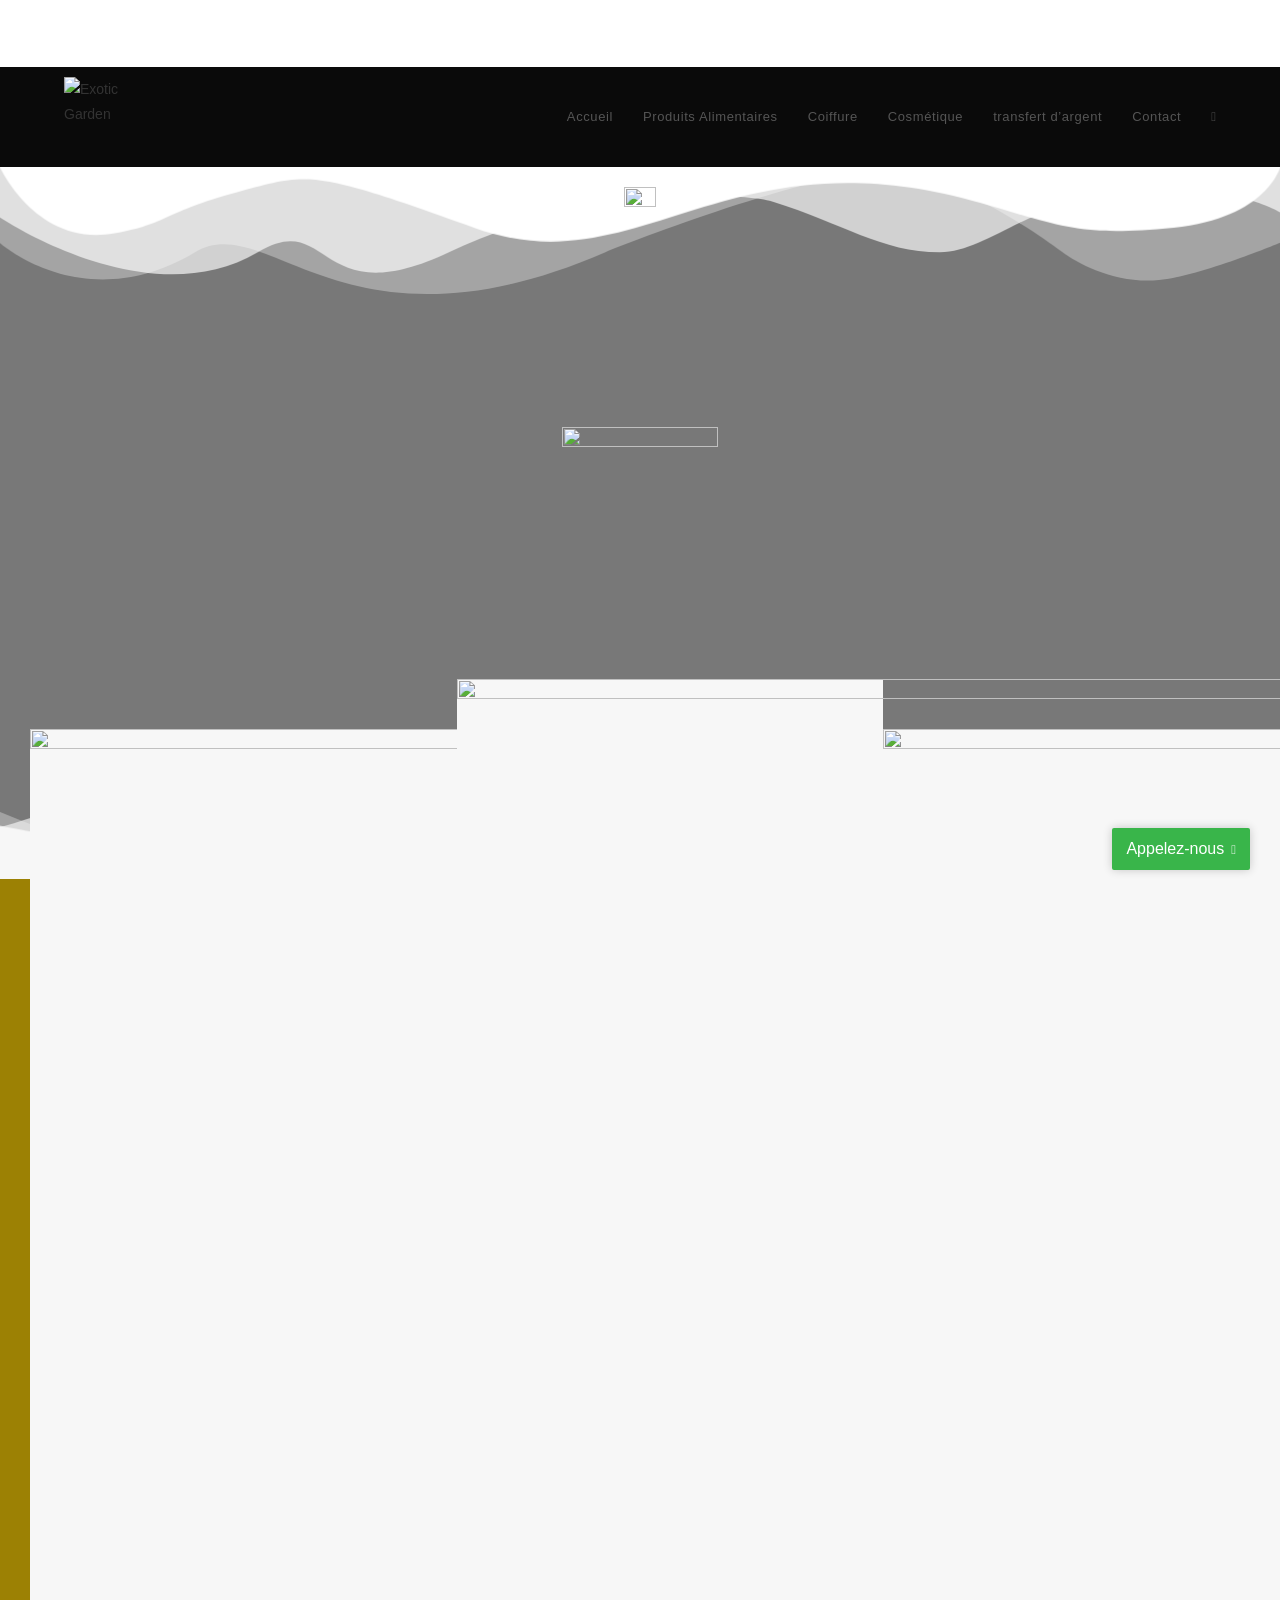
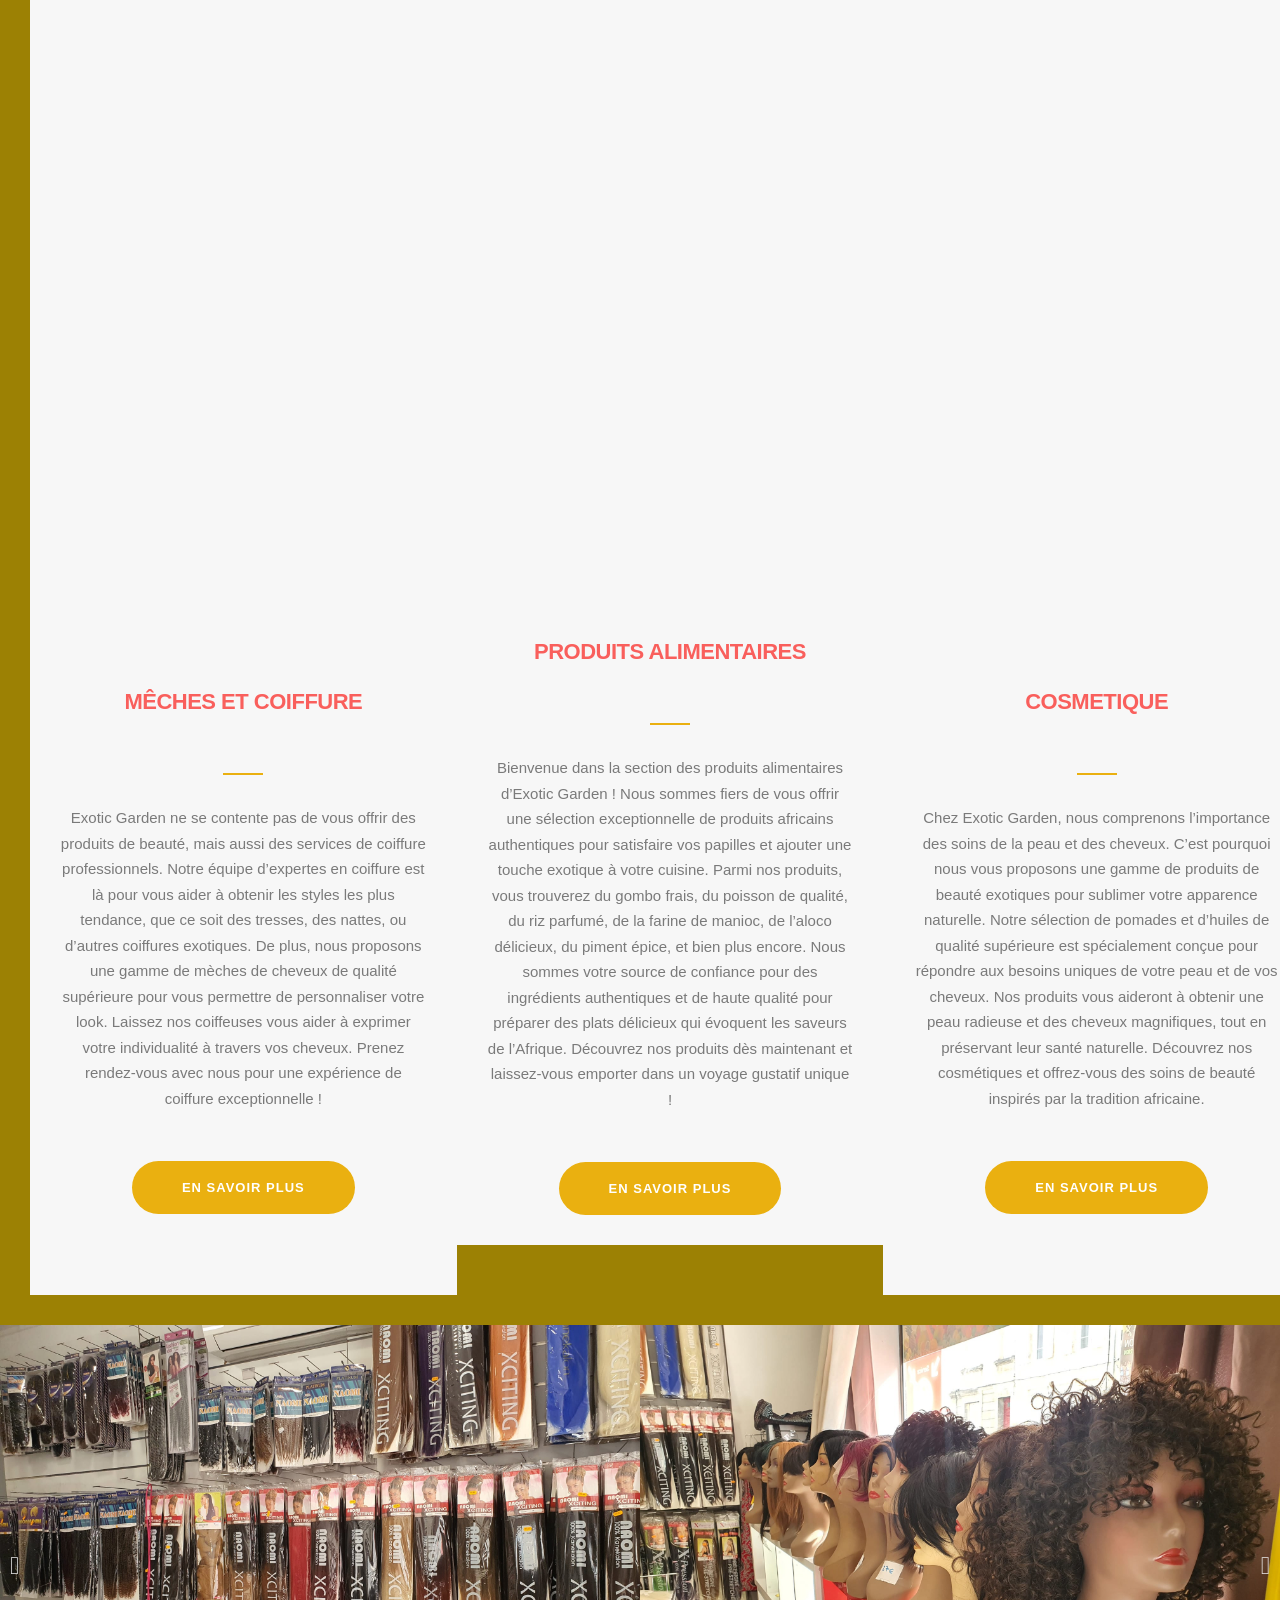
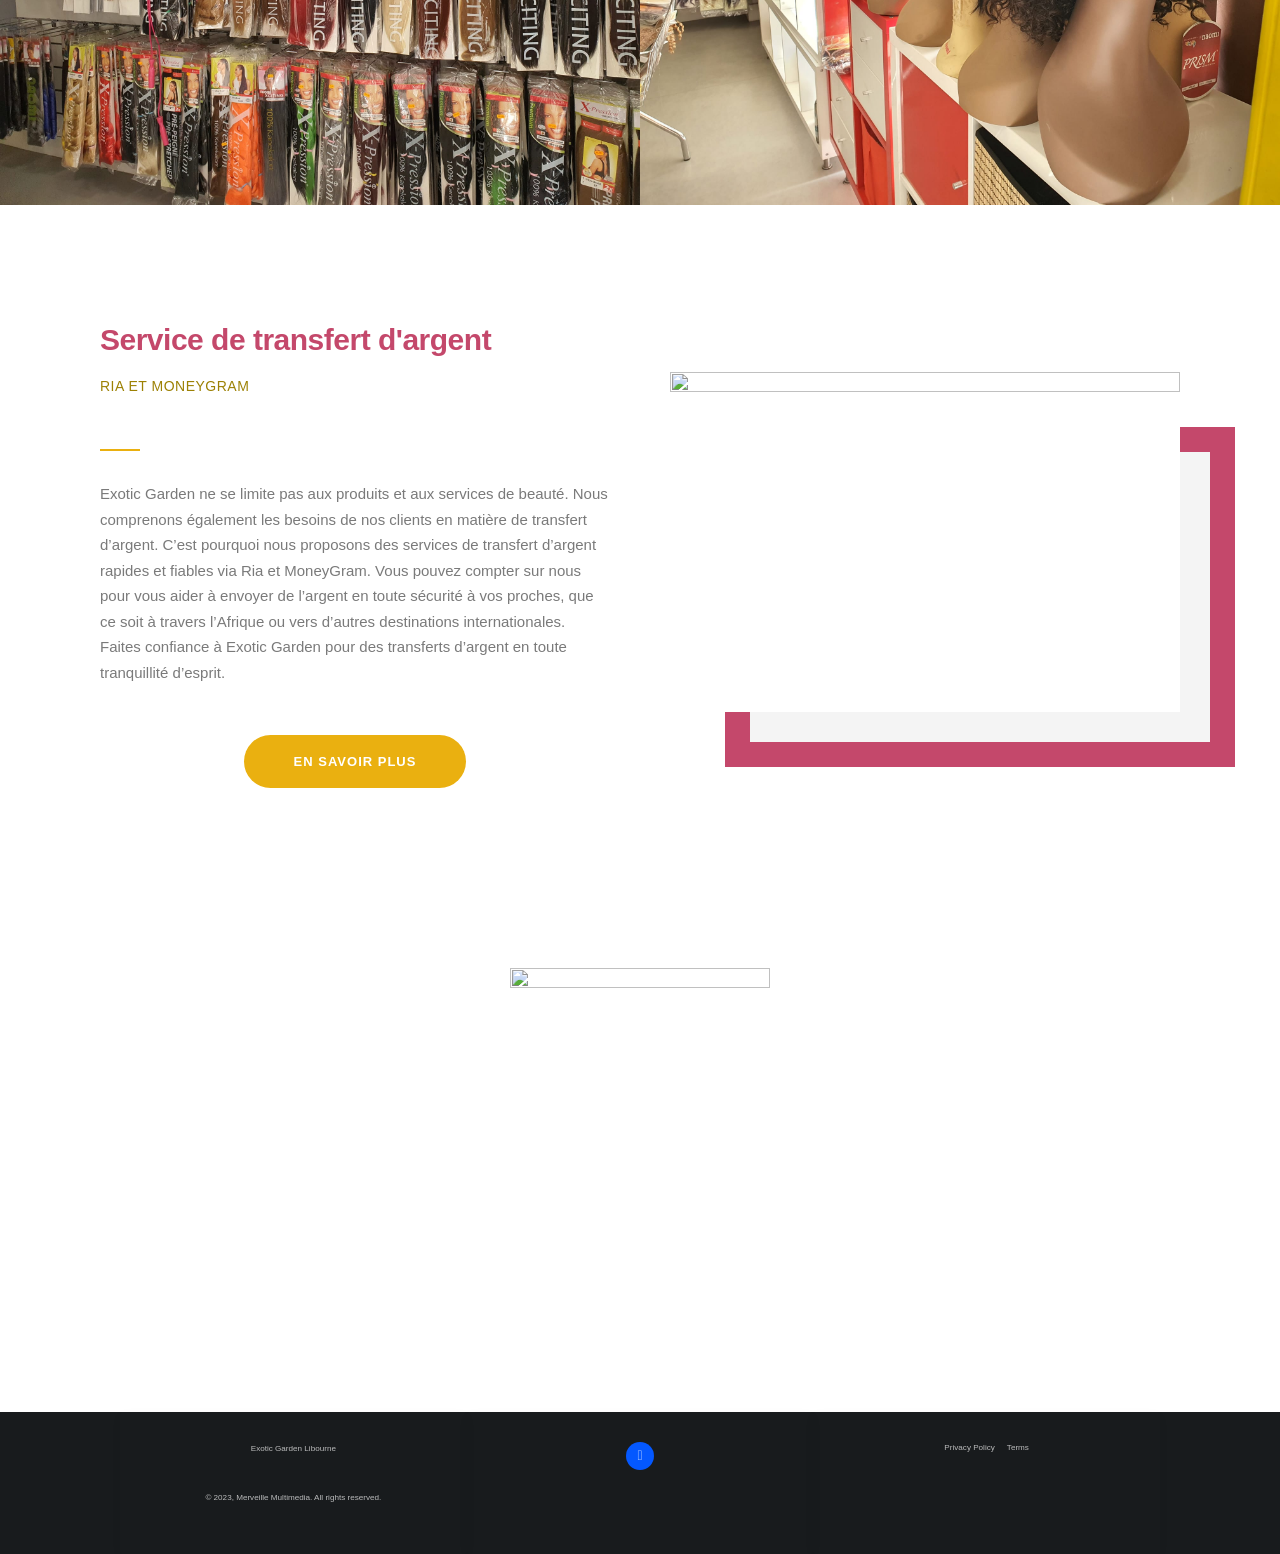
==== index.html @ 57b01693 "Update index.html" ====
<!DOCTYPE html>
<!-- saved from url=(0068)https://web.archive.org/web/20250316050019/https://exotic-garden.fr/ -->
<html class="html" lang="fr-FR" style="--wm-toolbar-height: 67px;"><head><meta http-equiv="Content-Type" content="text/html; charset=UTF-8"><script src="./Exotic Garden – magasin exotique à Libourne_files/athena.js" type="text/javascript"></script>
<script type="text/javascript">window.addEventListener('DOMContentLoaded',function(){var v=archive_analytics.values;v.service='wb';v.server_name='wwwb-app204.us.archive.org';v.server_ms=727;archive_analytics.send_pageview({});});</script>
<script type="text/javascript" src="./Exotic Garden – magasin exotique à Libourne_files/bundle-playback.js" charset="utf-8"></script>
<script type="text/javascript" src="./Exotic Garden – magasin exotique à Libourne_files/wombat.js" charset="utf-8"></script>
<script>window.RufflePlayer=window.RufflePlayer||{};window.RufflePlayer.config={"autoplay":"on","unmuteOverlay":"hidden","showSwfDownload":true};</script>
<script type="text/javascript" src="./Exotic Garden – magasin exotique à Libourne_files/ruffle.js"></script>
<script type="text/javascript">
    __wm.init("https://web.archive.org/web");
  __wm.wombat("https://exotic-garden.fr/","20250316050019","https://web.archive.org/","web","https://web-static.archive.org/_static/",
	      "1742101219");
</script>
<link rel="stylesheet" type="text/css" href="./Exotic Garden – magasin exotique à Libourne_files/banner-styles.css">
<link rel="stylesheet" type="text/css" href="./Exotic Garden – magasin exotique à Libourne_files/iconochive.css">
<!-- End Wayback Rewrite JS Include -->

	
	<link rel="profile" href="https://gmpg.org/xfn/11">

	<title>Exotic Garden – magasin exotique à Libourne</title>
<meta name="robots" content="max-image-preview:large">
<meta name="viewport" content="width=device-width, initial-scale=1"><link rel="alternate" type="application/rss+xml" title="Exotic Garden » Flux" href="https://web.archive.org/web/20250316050019/https://exotic-garden.fr/feed/">
<link rel="alternate" type="application/rss+xml" title="Exotic Garden » Flux des commentaires" href="https://web.archive.org/web/20250316050019/https://exotic-garden.fr/comments/feed/">
<script>
window._wpemojiSettings = {"baseUrl":"https:\/\/web.archive.org\/web\/20250316050019\/https:\/\/s.w.org\/images\/core\/emoji\/15.0.3\/72x72\/","ext":".png","svgUrl":"https:\/\/web.archive.org\/web\/20250316050019\/https:\/\/s.w.org\/images\/core\/emoji\/15.0.3\/svg\/","svgExt":".svg","source":{"concatemoji":"https:\/\/web.archive.org\/web\/20250316050019\/https:\/\/exotic-garden.fr\/wp-includes\/js\/wp-emoji-release.min.js?ver=2373adf098a5b50db1ef6d627c929037"}};
/*! This file is auto-generated */
!function(i,n){var o,s,e;function c(e){try{var t={supportTests:e,timestamp:(new Date).valueOf()};sessionStorage.setItem(o,JSON.stringify(t))}catch(e){}}function p(e,t,n){e.clearRect(0,0,e.canvas.width,e.canvas.height),e.fillText(t,0,0);var t=new Uint32Array(e.getImageData(0,0,e.canvas.width,e.canvas.height).data),r=(e.clearRect(0,0,e.canvas.width,e.canvas.height),e.fillText(n,0,0),new Uint32Array(e.getImageData(0,0,e.canvas.width,e.canvas.height).data));return t.every(function(e,t){return e===r[t]})}function u(e,t,n){switch(t){case"flag":return n(e,"\ud83c\udff3\ufe0f\u200d\u26a7\ufe0f","\ud83c\udff3\ufe0f\u200b\u26a7\ufe0f")?!1:!n(e,"\ud83c\uddfa\ud83c\uddf3","\ud83c\uddfa\u200b\ud83c\uddf3")&&!n(e,"\ud83c\udff4\udb40\udc67\udb40\udc62\udb40\udc65\udb40\udc6e\udb40\udc67\udb40\udc7f","\ud83c\udff4\u200b\udb40\udc67\u200b\udb40\udc62\u200b\udb40\udc65\u200b\udb40\udc6e\u200b\udb40\udc67\u200b\udb40\udc7f");case"emoji":return!n(e,"\ud83d\udc26\u200d\u2b1b","\ud83d\udc26\u200b\u2b1b")}return!1}function f(e,t,n){var r="undefined"!=typeof WorkerGlobalScope&&self instanceof WorkerGlobalScope?new OffscreenCanvas(300,150):i.createElement("canvas"),a=r.getContext("2d",{willReadFrequently:!0}),o=(a.textBaseline="top",a.font="600 32px Arial",{});return e.forEach(function(e){o[e]=t(a,e,n)}),o}function t(e){var t=i.createElement("script");t.src=e,t.defer=!0,i.head.appendChild(t)}"undefined"!=typeof Promise&&(o="wpEmojiSettingsSupports",s=["flag","emoji"],n.supports={everything:!0,everythingExceptFlag:!0},e=new Promise(function(e){i.addEventListener("DOMContentLoaded",e,{once:!0})}),new Promise(function(t){var n=function(){try{var e=JSON.parse(sessionStorage.getItem(o));if("object"==typeof e&&"number"==typeof e.timestamp&&(new Date).valueOf()<e.timestamp+604800&&"object"==typeof e.supportTests)return e.supportTests}catch(e){}return null}();if(!n){if("undefined"!=typeof Worker&&"undefined"!=typeof OffscreenCanvas&&"undefined"!=typeof URL&&URL.createObjectURL&&"undefined"!=typeof Blob)try{var e="postMessage("+f.toString()+"("+[JSON.stringify(s),u.toString(),p.toString()].join(",")+"));",r=new Blob([e],{type:"text/javascript"}),a=new Worker(URL.createObjectURL(r),{name:"wpTestEmojiSupports"});return void(a.onmessage=function(e){c(n=e.data),a.terminate(),t(n)})}catch(e){}c(n=f(s,u,p))}t(n)}).then(function(e){for(var t in e)n.supports[t]=e[t],n.supports.everything=n.supports.everything&&n.supports[t],"flag"!==t&&(n.supports.everythingExceptFlag=n.supports.everythingExceptFlag&&n.supports[t]);n.supports.everythingExceptFlag=n.supports.everythingExceptFlag&&!n.supports.flag,n.DOMReady=!1,n.readyCallback=function(){n.DOMReady=!0}}).then(function(){return e}).then(function(){var e;n.supports.everything||(n.readyCallback(),(e=n.source||{}).concatemoji?t(e.concatemoji):e.wpemoji&&e.twemoji&&(t(e.twemoji),t(e.wpemoji)))}))}((window,document),window._wpemojiSettings);
</script>
<style id="wp-emoji-styles-inline-css">

	img.wp-smiley, img.emoji {
		display: inline !important;
		border: none !important;
		box-shadow: none !important;
		height: 1em !important;
		width: 1em !important;
		margin: 0 0.07em !important;
		vertical-align: -0.1em !important;
		background: none !important;
		padding: 0 !important;
	}
</style>
<link rel="stylesheet" id="wp-block-library-css" href="./Exotic Garden – magasin exotique à Libourne_files/style.min.css" media="all">
<style id="wp-block-library-theme-inline-css">
.wp-block-audio figcaption{color:#555;font-size:13px;text-align:center}.is-dark-theme .wp-block-audio figcaption{color:#ffffffa6}.wp-block-audio{margin:0 0 1em}.wp-block-code{border:1px solid #ccc;border-radius:4px;font-family:Menlo,Consolas,monaco,monospace;padding:.8em 1em}.wp-block-embed figcaption{color:#555;font-size:13px;text-align:center}.is-dark-theme .wp-block-embed figcaption{color:#ffffffa6}.wp-block-embed{margin:0 0 1em}.blocks-gallery-caption{color:#555;font-size:13px;text-align:center}.is-dark-theme .blocks-gallery-caption{color:#ffffffa6}.wp-block-image figcaption{color:#555;font-size:13px;text-align:center}.is-dark-theme .wp-block-image figcaption{color:#ffffffa6}.wp-block-image{margin:0 0 1em}.wp-block-pullquote{border-bottom:4px solid;border-top:4px solid;color:currentColor;margin-bottom:1.75em}.wp-block-pullquote cite,.wp-block-pullquote footer,.wp-block-pullquote__citation{color:currentColor;font-size:.8125em;font-style:normal;text-transform:uppercase}.wp-block-quote{border-left:.25em solid;margin:0 0 1.75em;padding-left:1em}.wp-block-quote cite,.wp-block-quote footer{color:currentColor;font-size:.8125em;font-style:normal;position:relative}.wp-block-quote.has-text-align-right{border-left:none;border-right:.25em solid;padding-left:0;padding-right:1em}.wp-block-quote.has-text-align-center{border:none;padding-left:0}.wp-block-quote.is-large,.wp-block-quote.is-style-large,.wp-block-quote.is-style-plain{border:none}.wp-block-search .wp-block-search__label{font-weight:700}.wp-block-search__button{border:1px solid #ccc;padding:.375em .625em}:where(.wp-block-group.has-background){padding:1.25em 2.375em}.wp-block-separator.has-css-opacity{opacity:.4}.wp-block-separator{border:none;border-bottom:2px solid;margin-left:auto;margin-right:auto}.wp-block-separator.has-alpha-channel-opacity{opacity:1}.wp-block-separator:not(.is-style-wide):not(.is-style-dots){width:100px}.wp-block-separator.has-background:not(.is-style-dots){border-bottom:none;height:1px}.wp-block-separator.has-background:not(.is-style-wide):not(.is-style-dots){height:2px}.wp-block-table{margin:0 0 1em}.wp-block-table td,.wp-block-table th{word-break:normal}.wp-block-table figcaption{color:#555;font-size:13px;text-align:center}.is-dark-theme .wp-block-table figcaption{color:#ffffffa6}.wp-block-video figcaption{color:#555;font-size:13px;text-align:center}.is-dark-theme .wp-block-video figcaption{color:#ffffffa6}.wp-block-video{margin:0 0 1em}.wp-block-template-part.has-background{margin-bottom:0;margin-top:0;padding:1.25em 2.375em}
</style>
<style id="classic-theme-styles-inline-css">
/*! This file is auto-generated */
.wp-block-button__link{color:#fff;background-color:#32373c;border-radius:9999px;box-shadow:none;text-decoration:none;padding:calc(.667em + 2px) calc(1.333em + 2px);font-size:1.125em}.wp-block-file__button{background:#32373c;color:#fff;text-decoration:none}
</style>
<style id="global-styles-inline-css">
body{--wp--preset--color--black: #000000;--wp--preset--color--cyan-bluish-gray: #abb8c3;--wp--preset--color--white: #ffffff;--wp--preset--color--pale-pink: #f78da7;--wp--preset--color--vivid-red: #cf2e2e;--wp--preset--color--luminous-vivid-orange: #ff6900;--wp--preset--color--luminous-vivid-amber: #fcb900;--wp--preset--color--light-green-cyan: #7bdcb5;--wp--preset--color--vivid-green-cyan: #00d084;--wp--preset--color--pale-cyan-blue: #8ed1fc;--wp--preset--color--vivid-cyan-blue: #0693e3;--wp--preset--color--vivid-purple: #9b51e0;--wp--preset--gradient--vivid-cyan-blue-to-vivid-purple: linear-gradient(135deg,rgba(6,147,227,1) 0%,rgb(155,81,224) 100%);--wp--preset--gradient--light-green-cyan-to-vivid-green-cyan: linear-gradient(135deg,rgb(122,220,180) 0%,rgb(0,208,130) 100%);--wp--preset--gradient--luminous-vivid-amber-to-luminous-vivid-orange: linear-gradient(135deg,rgba(252,185,0,1) 0%,rgba(255,105,0,1) 100%);--wp--preset--gradient--luminous-vivid-orange-to-vivid-red: linear-gradient(135deg,rgba(255,105,0,1) 0%,rgb(207,46,46) 100%);--wp--preset--gradient--very-light-gray-to-cyan-bluish-gray: linear-gradient(135deg,rgb(238,238,238) 0%,rgb(169,184,195) 100%);--wp--preset--gradient--cool-to-warm-spectrum: linear-gradient(135deg,rgb(74,234,220) 0%,rgb(151,120,209) 20%,rgb(207,42,186) 40%,rgb(238,44,130) 60%,rgb(251,105,98) 80%,rgb(254,248,76) 100%);--wp--preset--gradient--blush-light-purple: linear-gradient(135deg,rgb(255,206,236) 0%,rgb(152,150,240) 100%);--wp--preset--gradient--blush-bordeaux: linear-gradient(135deg,rgb(254,205,165) 0%,rgb(254,45,45) 50%,rgb(107,0,62) 100%);--wp--preset--gradient--luminous-dusk: linear-gradient(135deg,rgb(255,203,112) 0%,rgb(199,81,192) 50%,rgb(65,88,208) 100%);--wp--preset--gradient--pale-ocean: linear-gradient(135deg,rgb(255,245,203) 0%,rgb(182,227,212) 50%,rgb(51,167,181) 100%);--wp--preset--gradient--electric-grass: linear-gradient(135deg,rgb(202,248,128) 0%,rgb(113,206,126) 100%);--wp--preset--gradient--midnight: linear-gradient(135deg,rgb(2,3,129) 0%,rgb(40,116,252) 100%);--wp--preset--font-size--small: 13px;--wp--preset--font-size--medium: 20px;--wp--preset--font-size--large: 36px;--wp--preset--font-size--x-large: 42px;--wp--preset--spacing--20: 0.44rem;--wp--preset--spacing--30: 0.67rem;--wp--preset--spacing--40: 1rem;--wp--preset--spacing--50: 1.5rem;--wp--preset--spacing--60: 2.25rem;--wp--preset--spacing--70: 3.38rem;--wp--preset--spacing--80: 5.06rem;--wp--preset--shadow--natural: 6px 6px 9px rgba(0, 0, 0, 0.2);--wp--preset--shadow--deep: 12px 12px 50px rgba(0, 0, 0, 0.4);--wp--preset--shadow--sharp: 6px 6px 0px rgba(0, 0, 0, 0.2);--wp--preset--shadow--outlined: 6px 6px 0px -3px rgba(255, 255, 255, 1), 6px 6px rgba(0, 0, 0, 1);--wp--preset--shadow--crisp: 6px 6px 0px rgba(0, 0, 0, 1);}:where(.is-layout-flex){gap: 0.5em;}:where(.is-layout-grid){gap: 0.5em;}body .is-layout-flex{display: flex;}body .is-layout-flex{flex-wrap: wrap;align-items: center;}body .is-layout-flex > *{margin: 0;}body .is-layout-grid{display: grid;}body .is-layout-grid > *{margin: 0;}:where(.wp-block-columns.is-layout-flex){gap: 2em;}:where(.wp-block-columns.is-layout-grid){gap: 2em;}:where(.wp-block-post-template.is-layout-flex){gap: 1.25em;}:where(.wp-block-post-template.is-layout-grid){gap: 1.25em;}.has-black-color{color: var(--wp--preset--color--black) !important;}.has-cyan-bluish-gray-color{color: var(--wp--preset--color--cyan-bluish-gray) !important;}.has-white-color{color: var(--wp--preset--color--white) !important;}.has-pale-pink-color{color: var(--wp--preset--color--pale-pink) !important;}.has-vivid-red-color{color: var(--wp--preset--color--vivid-red) !important;}.has-luminous-vivid-orange-color{color: var(--wp--preset--color--luminous-vivid-orange) !important;}.has-luminous-vivid-amber-color{color: var(--wp--preset--color--luminous-vivid-amber) !important;}.has-light-green-cyan-color{color: var(--wp--preset--color--light-green-cyan) !important;}.has-vivid-green-cyan-color{color: var(--wp--preset--color--vivid-green-cyan) !important;}.has-pale-cyan-blue-color{color: var(--wp--preset--color--pale-cyan-blue) !important;}.has-vivid-cyan-blue-color{color: var(--wp--preset--color--vivid-cyan-blue) !important;}.has-vivid-purple-color{color: var(--wp--preset--color--vivid-purple) !important;}.has-black-background-color{background-color: var(--wp--preset--color--black) !important;}.has-cyan-bluish-gray-background-color{background-color: var(--wp--preset--color--cyan-bluish-gray) !important;}.has-white-background-color{background-color: var(--wp--preset--color--white) !important;}.has-pale-pink-background-color{background-color: var(--wp--preset--color--pale-pink) !important;}.has-vivid-red-background-color{background-color: var(--wp--preset--color--vivid-red) !important;}.has-luminous-vivid-orange-background-color{background-color: var(--wp--preset--color--luminous-vivid-orange) !important;}.has-luminous-vivid-amber-background-color{background-color: var(--wp--preset--color--luminous-vivid-amber) !important;}.has-light-green-cyan-background-color{background-color: var(--wp--preset--color--light-green-cyan) !important;}.has-vivid-green-cyan-background-color{background-color: var(--wp--preset--color--vivid-green-cyan) !important;}.has-pale-cyan-blue-background-color{background-color: var(--wp--preset--color--pale-cyan-blue) !important;}.has-vivid-cyan-blue-background-color{background-color: var(--wp--preset--color--vivid-cyan-blue) !important;}.has-vivid-purple-background-color{background-color: var(--wp--preset--color--vivid-purple) !important;}.has-black-border-color{border-color: var(--wp--preset--color--black) !important;}.has-cyan-bluish-gray-border-color{border-color: var(--wp--preset--color--cyan-bluish-gray) !important;}.has-white-border-color{border-color: var(--wp--preset--color--white) !important;}.has-pale-pink-border-color{border-color: var(--wp--preset--color--pale-pink) !important;}.has-vivid-red-border-color{border-color: var(--wp--preset--color--vivid-red) !important;}.has-luminous-vivid-orange-border-color{border-color: var(--wp--preset--color--luminous-vivid-orange) !important;}.has-luminous-vivid-amber-border-color{border-color: var(--wp--preset--color--luminous-vivid-amber) !important;}.has-light-green-cyan-border-color{border-color: var(--wp--preset--color--light-green-cyan) !important;}.has-vivid-green-cyan-border-color{border-color: var(--wp--preset--color--vivid-green-cyan) !important;}.has-pale-cyan-blue-border-color{border-color: var(--wp--preset--color--pale-cyan-blue) !important;}.has-vivid-cyan-blue-border-color{border-color: var(--wp--preset--color--vivid-cyan-blue) !important;}.has-vivid-purple-border-color{border-color: var(--wp--preset--color--vivid-purple) !important;}.has-vivid-cyan-blue-to-vivid-purple-gradient-background{background: var(--wp--preset--gradient--vivid-cyan-blue-to-vivid-purple) !important;}.has-light-green-cyan-to-vivid-green-cyan-gradient-background{background: var(--wp--preset--gradient--light-green-cyan-to-vivid-green-cyan) !important;}.has-luminous-vivid-amber-to-luminous-vivid-orange-gradient-background{background: var(--wp--preset--gradient--luminous-vivid-amber-to-luminous-vivid-orange) !important;}.has-luminous-vivid-orange-to-vivid-red-gradient-background{background: var(--wp--preset--gradient--luminous-vivid-orange-to-vivid-red) !important;}.has-very-light-gray-to-cyan-bluish-gray-gradient-background{background: var(--wp--preset--gradient--very-light-gray-to-cyan-bluish-gray) !important;}.has-cool-to-warm-spectrum-gradient-background{background: var(--wp--preset--gradient--cool-to-warm-spectrum) !important;}.has-blush-light-purple-gradient-background{background: var(--wp--preset--gradient--blush-light-purple) !important;}.has-blush-bordeaux-gradient-background{background: var(--wp--preset--gradient--blush-bordeaux) !important;}.has-luminous-dusk-gradient-background{background: var(--wp--preset--gradient--luminous-dusk) !important;}.has-pale-ocean-gradient-background{background: var(--wp--preset--gradient--pale-ocean) !important;}.has-electric-grass-gradient-background{background: var(--wp--preset--gradient--electric-grass) !important;}.has-midnight-gradient-background{background: var(--wp--preset--gradient--midnight) !important;}.has-small-font-size{font-size: var(--wp--preset--font-size--small) !important;}.has-medium-font-size{font-size: var(--wp--preset--font-size--medium) !important;}.has-large-font-size{font-size: var(--wp--preset--font-size--large) !important;}.has-x-large-font-size{font-size: var(--wp--preset--font-size--x-large) !important;}
.wp-block-navigation a:where(:not(.wp-element-button)){color: inherit;}
:where(.wp-block-post-template.is-layout-flex){gap: 1.25em;}:where(.wp-block-post-template.is-layout-grid){gap: 1.25em;}
:where(.wp-block-columns.is-layout-flex){gap: 2em;}:where(.wp-block-columns.is-layout-grid){gap: 2em;}
.wp-block-pullquote{font-size: 1.5em;line-height: 1.6;}
</style>
<link rel="stylesheet" id="contact-form-7-css" href="./Exotic Garden – magasin exotique à Libourne_files/styles.css" media="all">
<link rel="stylesheet" id="elementor-icons-css" href="./Exotic Garden – magasin exotique à Libourne_files/elementor-icons.min.css" media="all">
<link rel="stylesheet" id="elementor-frontend-css" href="./Exotic Garden – magasin exotique à Libourne_files/frontend-lite.min.css" media="all">
<link rel="stylesheet" id="swiper-css" href="./Exotic Garden – magasin exotique à Libourne_files/swiper.min.css" media="all">
<link rel="stylesheet" id="elementor-post-6-css" href="./Exotic Garden – magasin exotique à Libourne_files/post-6.css" media="all">
<link rel="stylesheet" id="elementor-global-css" href="./Exotic Garden – magasin exotique à Libourne_files/global.css" media="all">
<link rel="stylesheet" id="elementor-post-8-css" href="./Exotic Garden – magasin exotique à Libourne_files/post-8.css" media="all">
<link rel="stylesheet" id="font-awesome-css" href="./Exotic Garden – magasin exotique à Libourne_files/all.min.css" media="all">
<link rel="stylesheet" id="simple-line-icons-css" href="./Exotic Garden – magasin exotique à Libourne_files/simple-line-icons.min.css" media="all">
<link rel="stylesheet" id="oceanwp-style-css" href="./Exotic Garden – magasin exotique à Libourne_files/style(1).min.css" media="all">
<link rel="stylesheet" id="eael-general-css" href="./Exotic Garden – magasin exotique à Libourne_files/general.min.css" media="all">
<link rel="stylesheet" id="wpr-text-animations-css-css" href="./Exotic Garden – magasin exotique à Libourne_files/text-animations.min.css" media="all">
<link rel="stylesheet" id="wpr-addons-css-css" href="./Exotic Garden – magasin exotique à Libourne_files/frontend.min.css" media="all">
<link rel="stylesheet" id="font-awesome-5-all-css" href="./Exotic Garden – magasin exotique à Libourne_files/all(1).min.css" media="all">
<link rel="stylesheet" id="oe-widgets-style-css" href="./Exotic Garden – magasin exotique à Libourne_files/widgets.css" media="all">
<link rel="stylesheet" id="google-fonts-1-css" href="./Exotic Garden – magasin exotique à Libourne_files/css" media="all">
<link rel="stylesheet" id="elementor-icons-shared-0-css" href="./Exotic Garden – magasin exotique à Libourne_files/fontawesome.min.css" media="all">
<link rel="stylesheet" id="elementor-icons-fa-solid-css" href="./Exotic Garden – magasin exotique à Libourne_files/solid.min.css" media="all">
<link rel="stylesheet" id="elementor-icons-fa-brands-css" href="./Exotic Garden – magasin exotique à Libourne_files/brands.min.css" media="all">
<link rel="preconnect" href="https://web.archive.org/web/20250316050019/https://fonts.gstatic.com/" crossorigin=""><script data-cfasync="false" src="./Exotic Garden – magasin exotique à Libourne_files/jquery.min.js" id="jquery-core-js"></script>
<script data-cfasync="false" src="./Exotic Garden – magasin exotique à Libourne_files/jquery-migrate.min.js" id="jquery-migrate-js"></script>
<link rel="https://api.w.org/" href="https://exotic-garden.fr/wp-json/"><link rel="alternate" type="application/json" href="https://web.archive.org/web/20250316050019/https://exotic-garden.fr/wp-json/wp/v2/pages/8"><link rel="EditURI" type="application/rsd+xml" title="RSD" href="https://exotic-garden.fr/xmlrpc.php?rsd">
<link rel="canonical" href="https://web.archive.org/web/20250316050019/https://exotic-garden.fr/">
<link rel="alternate" type="application/json+oembed" href="https://web.archive.org/web/20250316050019/https://exotic-garden.fr/wp-json/oembed/1.0/embed?url=https%3A%2F%2Fexotic-garden.fr%2F">
<link rel="alternate" type="text/xml+oembed" href="https://web.archive.org/web/20250316050019/https://exotic-garden.fr/wp-json/oembed/1.0/embed?url=https%3A%2F%2Fexotic-garden.fr%2F&amp;format=xml">
<meta name="generator" content="Elementor 3.16.4; features: e_dom_optimization, e_optimized_assets_loading, e_optimized_css_loading, additional_custom_breakpoints; settings: css_print_method-external, google_font-enabled, font_display-swap">
<link rel="icon" href="https://web.archive.org/web/20250316050019im_/https://exotic-garden.fr/wp-content/uploads/2023/09/cropped-logo-rond_Plan-de-travail-1-32x32.png" sizes="32x32">
<link rel="icon" href="https://web.archive.org/web/20250316050019im_/https://exotic-garden.fr/wp-content/uploads/2023/09/cropped-logo-rond_Plan-de-travail-1-192x192.png" sizes="192x192">
<link rel="apple-touch-icon" href="https://web.archive.org/web/20250316050019im_/https://exotic-garden.fr/wp-content/uploads/2023/09/cropped-logo-rond_Plan-de-travail-1-180x180.png">
<meta name="msapplication-TileImage" content="https://exotic-garden.fr/wp-content/uploads/2023/09/cropped-logo-rond_Plan-de-travail-1-270x270.png">
		<style id="wp-custom-css">
			/** Start Block Kit CSS:144-3-3a7d335f39a8579c20cdf02f8d462582 **/.envato-block__preview{overflow:visible}/* Envato Kit 141 Custom Styles - Applied to the element under Advanced */.elementor-headline-animation-type-drop-in .elementor-headline-dynamic-wrapper{text-align:center}.envato-kit-141-top-0 h1,.envato-kit-141-top-0 h2,.envato-kit-141-top-0 h3,.envato-kit-141-top-0 h4,.envato-kit-141-top-0 h5,.envato-kit-141-top-0 h6,.envato-kit-141-top-0 p{margin-top:0}.envato-kit-141-newsletter-inline .elementor-field-textual.elementor-size-md{padding-left:1.5rem;padding-right:1.5rem}.envato-kit-141-bottom-0 p{margin-bottom:0}.envato-kit-141-bottom-8 .elementor-price-list .elementor-price-list-item .elementor-price-list-header{margin-bottom:.5rem}.envato-kit-141.elementor-widget-testimonial-carousel.elementor-pagination-type-bullets .swiper-container{padding-bottom:52px}.envato-kit-141-display-inline{display:inline-block}.envato-kit-141 .elementor-slick-slider ul.slick-dots{bottom:-40px}/** End Block Kit CSS:144-3-3a7d335f39a8579c20cdf02f8d462582 **/		</style>
		<style id="wpr_lightbox_styles">
				.lg-backdrop {
					background-color: rgba(0,0,0,0.6) !important;
				}
				.lg-toolbar,
				.lg-dropdown {
					background-color: rgba(0,0,0,0.8) !important;
				}
				.lg-dropdown:after {
					border-bottom-color: rgba(0,0,0,0.8) !important;
				}
				.lg-sub-html {
					background-color: rgba(0,0,0,0.8) !important;
				}
				.lg-thumb-outer,
				.lg-progress-bar {
					background-color: #444444 !important;
				}
				.lg-progress {
					background-color: #a90707 !important;
				}
				.lg-icon {
					color: #efefef !important;
					font-size: 20px !important;
				}
				.lg-icon.lg-toogle-thumb {
					font-size: 24px !important;
				}
				.lg-icon:hover,
				.lg-dropdown-text:hover {
					color: #ffffff !important;
				}
				.lg-sub-html,
				.lg-dropdown-text {
					color: #efefef !important;
					font-size: 14px !important;
				}
				#lg-counter {
					color: #efefef !important;
					font-size: 14px !important;
				}
				.lg-prev,
				.lg-next {
					font-size: 35px !important;
				}

				/* Defaults */
				.lg-icon {
				background-color: transparent !important;
				}

				#lg-counter {
				opacity: 0.9;
				}

				.lg-thumb-outer {
				padding: 0 10px;
				}

				.lg-thumb-item {
				border-radius: 0 !important;
				border: none !important;
				opacity: 0.5;
				}

				.lg-thumb-item.active {
					opacity: 1;
				}
	         </style><!-- OceanWP CSS -->
<style type="text/css">
/* Colors */body .theme-button,body input[type="submit"],body button[type="submit"],body button,body .button,body div.wpforms-container-full .wpforms-form input[type=submit],body div.wpforms-container-full .wpforms-form button[type=submit],body div.wpforms-container-full .wpforms-form .wpforms-page-button,.woocommerce-cart .wp-element-button,.woocommerce-checkout .wp-element-button,.wp-block-button__link{border-color:#ffffff}body .theme-button:hover,body input[type="submit"]:hover,body button[type="submit"]:hover,body button:hover,body .button:hover,body div.wpforms-container-full .wpforms-form input[type=submit]:hover,body div.wpforms-container-full .wpforms-form input[type=submit]:active,body div.wpforms-container-full .wpforms-form button[type=submit]:hover,body div.wpforms-container-full .wpforms-form button[type=submit]:active,body div.wpforms-container-full .wpforms-form .wpforms-page-button:hover,body div.wpforms-container-full .wpforms-form .wpforms-page-button:active,.woocommerce-cart .wp-element-button:hover,.woocommerce-checkout .wp-element-button:hover,.wp-block-button__link:hover{border-color:#ffffff}/* OceanWP Style Settings CSS */.theme-button,input[type="submit"],button[type="submit"],button,.button,body div.wpforms-container-full .wpforms-form input[type=submit],body div.wpforms-container-full .wpforms-form button[type=submit],body div.wpforms-container-full .wpforms-form .wpforms-page-button{border-style:solid}.theme-button,input[type="submit"],button[type="submit"],button,.button,body div.wpforms-container-full .wpforms-form input[type=submit],body div.wpforms-container-full .wpforms-form button[type=submit],body div.wpforms-container-full .wpforms-form .wpforms-page-button{border-width:1px}form input[type="text"],form input[type="password"],form input[type="email"],form input[type="url"],form input[type="date"],form input[type="month"],form input[type="time"],form input[type="datetime"],form input[type="datetime-local"],form input[type="week"],form input[type="number"],form input[type="search"],form input[type="tel"],form input[type="color"],form select,form textarea,.woocommerce .woocommerce-checkout .select2-container--default .select2-selection--single{border-style:solid}body div.wpforms-container-full .wpforms-form input[type=date],body div.wpforms-container-full .wpforms-form input[type=datetime],body div.wpforms-container-full .wpforms-form input[type=datetime-local],body div.wpforms-container-full .wpforms-form input[type=email],body div.wpforms-container-full .wpforms-form input[type=month],body div.wpforms-container-full .wpforms-form input[type=number],body div.wpforms-container-full .wpforms-form input[type=password],body div.wpforms-container-full .wpforms-form input[type=range],body div.wpforms-container-full .wpforms-form input[type=search],body div.wpforms-container-full .wpforms-form input[type=tel],body div.wpforms-container-full .wpforms-form input[type=text],body div.wpforms-container-full .wpforms-form input[type=time],body div.wpforms-container-full .wpforms-form input[type=url],body div.wpforms-container-full .wpforms-form input[type=week],body div.wpforms-container-full .wpforms-form select,body div.wpforms-container-full .wpforms-form textarea{border-style:solid}form input[type="text"],form input[type="password"],form input[type="email"],form input[type="url"],form input[type="date"],form input[type="month"],form input[type="time"],form input[type="datetime"],form input[type="datetime-local"],form input[type="week"],form input[type="number"],form input[type="search"],form input[type="tel"],form input[type="color"],form select,form textarea{border-radius:3px}body div.wpforms-container-full .wpforms-form input[type=date],body div.wpforms-container-full .wpforms-form input[type=datetime],body div.wpforms-container-full .wpforms-form input[type=datetime-local],body div.wpforms-container-full .wpforms-form input[type=email],body div.wpforms-container-full .wpforms-form input[type=month],body div.wpforms-container-full .wpforms-form input[type=number],body div.wpforms-container-full .wpforms-form input[type=password],body div.wpforms-container-full .wpforms-form input[type=range],body div.wpforms-container-full .wpforms-form input[type=search],body div.wpforms-container-full .wpforms-form input[type=tel],body div.wpforms-container-full .wpforms-form input[type=text],body div.wpforms-container-full .wpforms-form input[type=time],body div.wpforms-container-full .wpforms-form input[type=url],body div.wpforms-container-full .wpforms-form input[type=week],body div.wpforms-container-full .wpforms-form select,body div.wpforms-container-full .wpforms-form textarea{border-radius:3px}/* Header */#site-logo #site-logo-inner,.oceanwp-social-menu .social-menu-inner,#site-header.full_screen-header .menu-bar-inner,.after-header-content .after-header-content-inner{height:100px}#site-navigation-wrap .dropdown-menu >li >a,#site-navigation-wrap .dropdown-menu >li >span.opl-logout-link,.oceanwp-mobile-menu-icon a,.mobile-menu-close,.after-header-content-inner >a{line-height:100px}#site-header,.has-transparent-header .is-sticky #site-header,.has-vh-transparent .is-sticky #site-header.vertical-header,#searchform-header-replace{background-color:#0a0a0a}#site-header.has-header-media .overlay-header-media{background-color:rgba(0,0,0,0.5)}#site-logo #site-logo-inner a img,#site-header.center-header #site-navigation-wrap .middle-site-logo a img{max-width:81px}/* Topbar */#top-bar-wrap,#top-bar-content strong{color:#ffffff}#top-bar-content a,#top-bar-social-alt a{color:#ffffff}#top-bar-content a:hover,#top-bar-social-alt a:hover{color:#846700}/* Blog CSS */.ocean-single-post-header ul.meta-item li a:hover{color:#333333}/* Typography */body{font-size:14px;line-height:1.8}h1,h2,h3,h4,h5,h6,.theme-heading,.widget-title,.oceanwp-widget-recent-posts-title,.comment-reply-title,.entry-title,.sidebar-box .widget-title{line-height:1.4}h1{font-size:23px;line-height:1.4}h2{font-size:20px;line-height:1.4}h3{font-size:18px;line-height:1.4}h4{font-size:17px;line-height:1.4}h5{font-size:14px;line-height:1.4}h6{font-size:15px;line-height:1.4}#top-bar-content,#top-bar-social-alt{font-size:12px;line-height:1.8}#site-logo a.site-logo-text{font-size:24px;line-height:1.8}.dropdown-menu ul li a.menu-link,#site-header.full_screen-header .fs-dropdown-menu ul.sub-menu li a{font-size:12px;line-height:1.2;letter-spacing:.6px}.sidr-class-dropdown-menu li a,a.sidr-class-toggle-sidr-close,#mobile-dropdown ul li a,body #mobile-fullscreen ul li a{font-size:15px;line-height:1.8}.blog-entry.post .blog-entry-header .entry-title a{font-size:24px;line-height:1.4}.ocean-single-post-header .single-post-title{font-size:34px;line-height:1.4;letter-spacing:.6px}.ocean-single-post-header ul.meta-item li,.ocean-single-post-header ul.meta-item li a{font-size:13px;line-height:1.4;letter-spacing:.6px}.ocean-single-post-header .post-author-name,.ocean-single-post-header .post-author-name a{font-size:14px;line-height:1.4;letter-spacing:.6px}.ocean-single-post-header .post-author-description{font-size:12px;line-height:1.4;letter-spacing:.6px}.single-post .entry-title{line-height:1.4;letter-spacing:.6px}.single-post ul.meta li,.single-post ul.meta li a{font-size:14px;line-height:1.4;letter-spacing:.6px}.sidebar-box .widget-title,.sidebar-box.widget_block .wp-block-heading{font-size:13px;line-height:1;letter-spacing:1px}#footer-widgets .footer-box .widget-title{font-size:13px;line-height:1;letter-spacing:1px}#footer-bottom #copyright{font-size:12px;line-height:1}#footer-bottom #footer-bottom-menu{font-size:12px;line-height:1}.woocommerce-store-notice.demo_store{line-height:2;letter-spacing:1.5px}.demo_store .woocommerce-store-notice__dismiss-link{line-height:2;letter-spacing:1.5px}.woocommerce ul.products li.product li.title h2,.woocommerce ul.products li.product li.title a{font-size:14px;line-height:1.5}.woocommerce ul.products li.product li.category,.woocommerce ul.products li.product li.category a{font-size:12px;line-height:1}.woocommerce ul.products li.product .price{font-size:18px;line-height:1}.woocommerce ul.products li.product .button,.woocommerce ul.products li.product .product-inner .added_to_cart{font-size:12px;line-height:1.5;letter-spacing:1px}.woocommerce ul.products li.owp-woo-cond-notice span,.woocommerce ul.products li.owp-woo-cond-notice a{font-size:16px;line-height:1;letter-spacing:1px;font-weight:600;text-transform:capitalize}.woocommerce div.product .product_title{font-size:24px;line-height:1.4;letter-spacing:.6px}.woocommerce div.product p.price{font-size:36px;line-height:1}.woocommerce .owp-btn-normal .summary form button.button,.woocommerce .owp-btn-big .summary form button.button,.woocommerce .owp-btn-very-big .summary form button.button{font-size:12px;line-height:1.5;letter-spacing:1px;text-transform:uppercase}.woocommerce div.owp-woo-single-cond-notice span,.woocommerce div.owp-woo-single-cond-notice a{font-size:18px;line-height:2;letter-spacing:1.5px;font-weight:600;text-transform:capitalize}



<style>
header,
#masthead,
.site-header,
#site-header,
#header,
.elementor-location-header,
nav,
.main-navigation,
.primary-navigation {
    display: none !important;
}
</style>


</style></head>

<body data-rsssl="1" class="home page-template-default page page-id-8 wp-custom-logo wp-embed-responsive oceanwp-theme dropdown-mobile no-header-border default-breakpoint content-full-screen page-header-disabled elementor-default elementor-kit-6 elementor-page elementor-page-8 e--ua-blink e--ua-chrome e--ua-mac e--ua-webkit" itemscope="itemscope" itemtype="https://schema.org/WebPage" data-elementor-device-mode="desktop"><!-- BEGIN WAYBACK TOOLBAR INSERT -->
<script>__wm.rw(0);</script>
<div id="wm-ipp-base" lang="en" style="display: block; direction: ltr; height: 67px;" toolbar-mode="auto"><template shadowrootmode="closed"><div id="wm-ipp" style="position:fixed;left:0;top:0;right:0;">
<div id="donato" style="position:relative;width:100%;height:0;">
  <div id="donato-base">
    <iframe id="donato-if" src="https://archive.org/includes/donate.php?as_page=1&amp;platform=wb&amp;referer=https%3A//web.archive.org/web/20250316050019/https%3A//exotic-garden.fr/" scrolling="no" frameborder="0" style="width:100%; height:100%">
    </iframe>
  </div>
</div><div id="wm-ipp-inside">
  <div id="wm-toolbar" style="position:relative;display:flex;flex-flow:row nowrap;justify-content:space-between;" nav="async">
    <div id="wm-logo" style="/*width:110px;*/padding-top:12px;">
      <a href="https://web.archive.org/web/" title="Wayback Machine home page"><img src="https://web-static.archive.org/_static/images/toolbar/wayback-toolbar-logo-200.png" srcset="https://web-static.archive.org/_static/images/toolbar/wayback-toolbar-logo-100.png, https://web-static.archive.org/_static/images/toolbar/wayback-toolbar-logo-150.png 1.5x, https://web-static.archive.org/_static/images/toolbar/wayback-toolbar-logo-200.png 2x" alt="Wayback Machine" style="width:100px" border="0"></a>
    </div>
    <div class="c" style="display:flex;flex-flow:column nowrap;justify-content:space-between;flex:1;">
      <form class="u" style="display:flex;flex-direction:row;flex-wrap:nowrap;" target="_top" method="get" action="https://web.archive.org/web/submit" name="wmtb" id="wmtb"><input type="text" name="url" id="wmtbURL" value="https://exotic-garden.fr/" onfocus="this.focus();this.select();" style="flex:1;" autocomplete="off"><input type="hidden" name="type" value="replay"><input type="hidden" name="date" value="20250316050019"><input type="submit" value="Go">
      </form>
      <div style="display:flex;flex-flow:row nowrap;align-items:flex-end;">
                <div class="s" id="wm-nav-captures" style="flex:1;"><a class="t" href="https://web.archive.org/web/*/https://exotic-garden.fr/" title="See a list of every capture for this URL">33 captures</a><div class="r" title="Timespan for captures of this URL">15 Oct 2023 - 16 Mar 2025</div></div>
        <div class="k">
          <a href="https://web.archive.org/web/20250316050019/https://exotic-garden.fr/" id="wm-graph-anchor">
            <div id="wm-ipp-sparkline" title="Explore captures for this URL" style="position: relative">
              <canvas id="wm-sparkline-canvas" width="775" height="27" border="0"></canvas>
            <div class="yt" style="display: none; width: 25px; height: 27px;"></div><div class="mt" style="display: none; width: 2px; height: 27px;"></div></div>
          </a>
        </div>
      </div>
    </div>
    <div class="n">
      <table>
        <tbody>
          <!-- NEXT/PREV MONTH NAV AND MONTH INDICATOR -->
          <tr class="m">
            <td class="b" nowrap="nowrap"><a href="https://web.archive.org/web/20250121173327/https://exotic-garden.fr/" title="17:33:27 Jan 21, 2025">Jan</a></td>
            <td class="c" id="displayMonthEl" title="You are here: 05:00:19 Mar 16, 2025">MAR</td>
            <td class="f" nowrap="nowrap">Apr</td>
          </tr>
          <!-- NEXT/PREV CAPTURE NAV AND DAY OF MONTH INDICATOR -->
          <tr class="d">
            <td class="b" nowrap="nowrap"><a href="https://web.archive.org/web/20250220122059/https://exotic-garden.fr/" title="12:20:59 Feb 20, 2025"><span class="ta"></span></a></td>
            <td class="c" id="displayDayEl" style="width:34px;font-size:22px;white-space:nowrap;" title="You are here: 05:00:19 Mar 16, 2025">16</td>
            <td class="f" nowrap="nowrap"><span class="ta"></span></td>
          </tr>
          <!-- NEXT/PREV YEAR NAV AND YEAR INDICATOR -->
          <tr class="y">
            <td class="b" nowrap="nowrap"><a href="https://web.archive.org/web/20240120051756/https://exotic-garden.fr/" title="05:17:56 Jan 20, 2024">2024</a></td>
            <td class="c" id="displayYearEl" title="You are here: 05:00:19 Mar 16, 2025">2025</td>
            <td class="f" nowrap="nowrap">2026</td>
          </tr>
        </tbody>
      </table>
    </div>
    <div class="r" style="display:flex;flex-flow:column nowrap;align-items:flex-end;justify-content:space-between;">
      <div id="wm-btns" style="text-align:right;height:23px;">
                <span class="xxs">
          <div id="wm-save-snapshot-success">success</div>
          <div id="wm-save-snapshot-fail">fail</div>
          <a id="wm-save-snapshot-open" href="https://web.archive.org/web/20250316050019/https://exotic-garden.fr/#" title="Share via My Web Archive" style="display: none;">
            <span class="iconochive-web"></span>
          </a>
          <a href="https://archive.org/account/login.php" title="Sign In" id="wm-sign-in" style="display: inline-block;">
            <span class="iconochive-person"></span>
          </a>
          <span id="wm-save-snapshot-in-progress" class="iconochive-web" style="display: none;"></span>
        </span>
                <a class="xxs" href="https://help.archive.org/help/category/the-wayback-machine/" title="Get some help using the Wayback Machine" style="top:-6px;"><span class="iconochive-question" style="color:rgb(87,186,244);font-size:160%;"></span></a>
        <a id="wm-tb-close" href="https://web.archive.org/web/20250316050019/https://exotic-garden.fr/#close" style="top:-2px;" title="Close the toolbar"><span class="iconochive-remove-circle" style="color:#888888;font-size:240%;"></span></a>
      </div>
      <div id="wm-share" class="xxs">
        <a href="https://web.archive.org/web/20250316050019/http://web.archive.org/screenshot/https://exotic-garden.fr/" id="wm-screenshot" title="screenshot" style="visibility: hidden;">
          <span class="wm-icon-screen-shot"></span>
        </a>
        <a href="https://web.archive.org/web/20250316050019/https://exotic-garden.fr/#" id="wm-video" title="video">
          <span class="iconochive-movies"></span>
        </a>
        <a id="wm-share-facebook" href="https://web.archive.org/web/20250316050019/https://exotic-garden.fr/#" data-url="https://web.archive.org/web/20250316050019/https://exotic-garden.fr/" title="Share on Facebook" style="margin-right:5px;" target="_blank"><span class="iconochive-facebook" style="color:#3b5998;font-size:160%;"></span></a>
        <a id="wm-share-twitter" href="https://web.archive.org/web/20250316050019/https://exotic-garden.fr/#" data-url="https://web.archive.org/web/20250316050019/https://exotic-garden.fr/" title="Share on Twitter" style="margin-right:5px;" target="_blank"><span class="iconochive-twitter" style="color:#1dcaff;font-size:160%;"></span></a>
      </div>
      <div style="padding-right:2px;text-align:right;white-space:nowrap;">
        <a id="wm-expand" class="wm-btn wm-closed" href="https://web.archive.org/web/20250316050019/https://exotic-garden.fr/#expand"><span id="wm-expand-icon" class="iconochive-down-solid"></span> <span class="xxs" style="font-size:80%;">About this capture</span></a>
      </div>
    </div>
  </div>
    <div id="wm-capinfo" style="border-top:1px solid #777;display:none; overflow: hidden">
        <div id="wm-capinfo-notice" source="api"></div>
                <div id="wm-capinfo-collected-by" source="api" trigger="hover" token="MfeRa_SsYR4UJqTkRLQkeQWUGtEgtNIycbYt9yTC7vW0IYJwDg"></div>
    <div id="wm-capinfo-timestamps">
    <div style="background-color:#666;color:#fff;font-weight:bold;text-align:center;padding:2px 0;" title="Timestamps for the elements of this page">TIMESTAMPS</div>
    <div>
      <div id="wm-capresources" style="margin:0 5px 5px 5px;max-height:250px;overflow-y:scroll !important"></div>
      <div id="wm-capresources-loading" style="text-align:left;margin:0 20px 5px 5px;display:none"><img src="https://web-static.archive.org/_static/images/loading.gif" alt="loading"></div>
    </div>
    </div>
  </div></div></div><link rel="stylesheet" type="text/css" href="./Exotic Garden – magasin exotique à Libourne_files/banner-styles.css"><link rel="stylesheet" type="text/css" href="./Exotic Garden – magasin exotique à Libourne_files/iconochive.css"><div class="wb-autocomplete-suggestions "></div></template>
</div><div id="wm-ipp-print">The Wayback Machine - https://web.archive.org/web/20250316050019/https://exotic-garden.fr/</div>
<script type="text/javascript">//<![CDATA[
__wm.bt(775,27,25,2,"web","https://exotic-garden.fr/","20250316050019",1996,"https://web-static.archive.org/_static/",["https://web-static.archive.org/_static/css/banner-styles.css?v=1utQkbB3","https://web-static.archive.org/_static/css/iconochive.css?v=3PDvdIFv"], false);
  __wm.rw(1);
//]]></script>
<!-- END WAYBACK TOOLBAR INSERT -->
 

	
	
	<div id="outer-wrap" class="site clr">

		<a class="skip-link screen-reader-text" href="https://web.archive.org/web/20250316050019/https://exotic-garden.fr/#main">Skip to content</a>

		
		<div id="wrap" class="clr">

			
			
<header id="site-header" class="minimal-header clr" data-height="100" itemscope="itemscope" itemtype="https://schema.org/WPHeader" role="banner">

	
					
			<div id="site-header-inner" class="clr container">

				
				

<div id="site-logo" class="clr" itemscope="" itemtype="https://schema.org/Brand">

	
	<div id="site-logo-inner" class="clr">

		<a href="https://web.archive.org/web/20250316050019/https://exotic-garden.fr/" class="custom-logo-link" rel="home" itemprop="url"><img width="2481" height="2481" src="./Exotic Garden – magasin exotique à Libourne_files/logo-exotic-garden_Plan-de-travail-1-copie.jpg" class="custom-logo" alt="Exotic Garden" itemprop="logo" decoding="async" srcset="https://web.archive.org/web/20250316050019im_/https://exotic-garden.fr/wp-content/uploads/2023/09/logo-exotic-garden_Plan-de-travail-1-copie.jpg 2481w, https://web.archive.org/web/20250316050019im_/https://exotic-garden.fr/wp-content/uploads/2023/09/logo-exotic-garden_Plan-de-travail-1-copie-300x300.jpg 300w, https://web.archive.org/web/20250316050019im_/https://exotic-garden.fr/wp-content/uploads/2023/09/logo-exotic-garden_Plan-de-travail-1-copie-1024x1024.jpg 1024w, https://web.archive.org/web/20250316050019im_/https://exotic-garden.fr/wp-content/uploads/2023/09/logo-exotic-garden_Plan-de-travail-1-copie-150x150.jpg 150w, https://web.archive.org/web/20250316050019im_/https://exotic-garden.fr/wp-content/uploads/2023/09/logo-exotic-garden_Plan-de-travail-1-copie-768x768.jpg 768w, https://web.archive.org/web/20250316050019im_/https://exotic-garden.fr/wp-content/uploads/2023/09/logo-exotic-garden_Plan-de-travail-1-copie-1536x1536.jpg 1536w, https://web.archive.org/web/20250316050019im_/https://exotic-garden.fr/wp-content/uploads/2023/09/logo-exotic-garden_Plan-de-travail-1-copie-2048x2048.jpg 2048w, https://web.archive.org/web/20250316050019im_/https://exotic-garden.fr/wp-content/uploads/2023/09/logo-exotic-garden_Plan-de-travail-1-copie-600x600.jpg 600w" sizes="(max-width: 2481px) 100vw, 2481px"></a>
	</div><!-- #site-logo-inner -->

	
	
</div><!-- #site-logo -->

			<div id="site-navigation-wrap" class="clr">
			
			
			
			<nav id="site-navigation" class="navigation main-navigation clr" itemscope="itemscope" itemtype="https://schema.org/SiteNavigationElement" role="navigation">

				<ul id="menu-menu-exotic-garden" class="main-menu dropdown-menu sf-menu"><li id="menu-item-240" class="menu-item menu-item-type-post_type menu-item-object-page menu-item-home current-menu-item page_item page-item-8 current_page_item menu-item-240"><a href="https://web.archive.org/web/20250316050019/https://exotic-garden.fr/" class="menu-link"><span class="text-wrap">Accueil</span></a></li><li id="menu-item-243" class="menu-item menu-item-type-post_type menu-item-object-page menu-item-243"><a href="https://web.archive.org/web/20250316050019/https://exotic-garden.fr/produits-alimentaires/" class="menu-link"><span class="text-wrap">Produits Alimentaires</span></a></li><li id="menu-item-241" class="menu-item menu-item-type-post_type menu-item-object-page menu-item-241"><a href="https://web.archive.org/web/20250316050019/https://exotic-garden.fr/coiffure/" class="menu-link"><span class="text-wrap">Coiffure</span></a></li><li id="menu-item-242" class="menu-item menu-item-type-post_type menu-item-object-page menu-item-242"><a href="https://web.archive.org/web/20250316050019/https://exotic-garden.fr/cosmetique/" class="menu-link"><span class="text-wrap">Cosmétique</span></a></li><li id="menu-item-244" class="menu-item menu-item-type-post_type menu-item-object-page menu-item-244"><a href="https://web.archive.org/web/20250316050019/https://exotic-garden.fr/transfert-dargent/" class="menu-link"><span class="text-wrap">transfert d’argent</span></a></li><li id="menu-item-297" class="menu-item menu-item-type-post_type menu-item-object-page menu-item-297"><a href="https://web.archive.org/web/20250316050019/https://exotic-garden.fr/contact/" class="menu-link"><span class="text-wrap">Contact</span></a></li><li class="search-toggle-li"><a href="https://web.archive.org/web/20250316050019/https://exotic-garden.fr/" class="site-search-toggle search-dropdown-toggle"><span class="screen-reader-text">Toggle website search</span><i class=" icon-magnifier" aria-hidden="true" role="img"></i></a></li></ul>
<div id="searchform-dropdown" class="header-searchform-wrap clr">
	
<form aria-label="Rechercher sur ce site" role="search" method="get" class="searchform" action="https://web.archive.org/web/20250316050019/https://exotic-garden.fr/">	
	<input aria-label="Insérer une requête de recherche" type="search" id="ocean-search-form-1" class="field" autocomplete="off" placeholder="Rechercher" name="s">
		</form>
</div><!-- #searchform-dropdown -->

			</nav><!-- #site-navigation -->

			
			
					</div><!-- #site-navigation-wrap -->
			
		
	
				
	
	<div class="oceanwp-mobile-menu-icon clr mobile-right">

		
		
		
		<a href="https://web.archive.org/web/20250316050019/https://exotic-garden.fr/#mobile-menu-toggle" class="mobile-menu" aria-label="Menu mobile">
							<i class="fa fa-bars" aria-hidden="true"></i>
								<span class="oceanwp-text">Menu</span>
				<span class="oceanwp-close-text">Fermer</span>
						</a>

		
		
		
	</div><!-- #oceanwp-mobile-menu-navbar -->

	

			</div><!-- #site-header-inner -->

			
<div id="mobile-dropdown" class="clr">

	<nav class="clr" itemscope="itemscope" itemtype="https://schema.org/SiteNavigationElement">

		<ul id="menu-menu-exotic-garden-1" class="menu"><li class="menu-item menu-item-type-post_type menu-item-object-page menu-item-home current-menu-item page_item page-item-8 current_page_item menu-item-240"><a href="https://web.archive.org/web/20250316050019/https://exotic-garden.fr/" aria-current="page">Accueil</a></li>
<li class="menu-item menu-item-type-post_type menu-item-object-page menu-item-243"><a href="https://web.archive.org/web/20250316050019/https://exotic-garden.fr/produits-alimentaires/">Produits Alimentaires</a></li>
<li class="menu-item menu-item-type-post_type menu-item-object-page menu-item-241"><a href="https://web.archive.org/web/20250316050019/https://exotic-garden.fr/coiffure/">Coiffure</a></li>
<li class="menu-item menu-item-type-post_type menu-item-object-page menu-item-242"><a href="https://web.archive.org/web/20250316050019/https://exotic-garden.fr/cosmetique/">Cosmétique</a></li>
<li class="menu-item menu-item-type-post_type menu-item-object-page menu-item-244"><a href="https://web.archive.org/web/20250316050019/https://exotic-garden.fr/transfert-dargent/">transfert d’argent</a></li>
<li class="menu-item menu-item-type-post_type menu-item-object-page menu-item-297"><a href="https://web.archive.org/web/20250316050019/https://exotic-garden.fr/contact/">Contact</a></li>
<li class="search-toggle-li"><a href="https://web.archive.org/web/20250316050019/https://exotic-garden.fr/" class="site-search-toggle search-dropdown-toggle"><span class="screen-reader-text">Toggle website search</span><i class=" icon-magnifier" aria-hidden="true" role="img"></i></a></li></ul>
<div id="mobile-menu-search" class="clr">
	<form aria-label="Rechercher sur ce site" method="get" action="https://web.archive.org/web/20250316050019/https://exotic-garden.fr/" class="mobile-searchform">
		<input aria-label="Insérer une requête de recherche" value="" class="field" id="ocean-mobile-search-2" type="search" name="s" autocomplete="off" placeholder="Rechercher">
		<button aria-label="Envoyer la recherche" type="submit" class="searchform-submit">
			<i class=" icon-magnifier" aria-hidden="true" role="img"></i>		</button>
					</form>
</div><!-- .mobile-menu-search -->

	</nav>

</div>

			
			
		
		
</header><!-- #site-header -->


			
			<main id="main" class="site-main clr" role="main">

				
	
	<div id="content-wrap" class="container clr">

		
		<div id="primary" class="content-area clr">

			
			<div id="content" class="site-content clr">

				
				
<article class="single-page-article clr">

	
<div class="entry clr" itemprop="text">

	
			<div data-elementor-type="wp-page" data-elementor-id="8" class="elementor elementor-8">
									<section class="elementor-section elementor-top-section elementor-element elementor-element-67623321 elementor-section-height-min-height elementor-section-boxed elementor-section-height-default elementor-section-items-middle wpr-particle-no wpr-jarallax-no wpr-parallax-no wpr-sticky-section-no" data-id="67623321" data-element_type="section" data-settings="{&quot;background_background&quot;:&quot;slideshow&quot;,&quot;background_slideshow_gallery&quot;:[{&quot;id&quot;:63,&quot;url&quot;:&quot;https:\/\/exotic-garden.fr\/wp-content\/uploads\/2023\/09\/devanture3.jpeg&quot;},{&quot;id&quot;:64,&quot;url&quot;:&quot;https:\/\/exotic-garden.fr\/wp-content\/uploads\/2023\/09\/devanture-2.jpeg&quot;},{&quot;id&quot;:65,&quot;url&quot;:&quot;https:\/\/exotic-garden.fr\/wp-content\/uploads\/2023\/09\/devanture1jpeg.jpeg&quot;}],&quot;shape_divider_top&quot;:&quot;mountains&quot;,&quot;shape_divider_bottom&quot;:&quot;mountains&quot;,&quot;background_slideshow_loop&quot;:&quot;yes&quot;,&quot;background_slideshow_slide_duration&quot;:5000,&quot;background_slideshow_slide_transition&quot;:&quot;fade&quot;,&quot;background_slideshow_transition_duration&quot;:500}"><div class="elementor-background-slideshow swiper" dir="rtl"><div class="swiper-wrapper"><div class="elementor-background-slideshow__slide swiper-slide"><div class="elementor-background-slideshow__slide__image" style="background-image: url(&quot;https://web.archive.org/web/20250316050019/https://exotic-garden.fr/wp-content/uploads/2023/09/devanture3.jpeg&quot;);"></div></div><div class="elementor-background-slideshow__slide swiper-slide"><div class="elementor-background-slideshow__slide__image" style="background-image: url(&quot;https://web.archive.org/web/20250316050019/https://exotic-garden.fr/wp-content/uploads/2023/09/devanture-2.jpeg&quot;);"></div></div><div class="elementor-background-slideshow__slide swiper-slide"><div class="elementor-background-slideshow__slide__image" style="background-image: url(&quot;https://web.archive.org/web/20250316050019/https://exotic-garden.fr/wp-content/uploads/2023/09/devanture1jpeg.jpeg&quot;);"></div></div></div></div>
							<div class="elementor-background-overlay"></div>
						<div class="elementor-shape elementor-shape-top" data-negative="false">
			<svg xmlns="http://www.w3.org/2000/svg" viewBox="0 0 1000 100" preserveAspectRatio="none">
	<path class="elementor-shape-fill" opacity="0.33" d="M473,67.3c-203.9,88.3-263.1-34-320.3,0C66,119.1,0,59.7,0,59.7V0h1000v59.7 c0,0-62.1,26.1-94.9,29.3c-32.8,3.3-62.8-12.3-75.8-22.1C806,49.6,745.3,8.7,694.9,4.7S492.4,59,473,67.3z"></path>
	<path class="elementor-shape-fill" opacity="0.66" d="M734,67.3c-45.5,0-77.2-23.2-129.1-39.1c-28.6-8.7-150.3-10.1-254,39.1 s-91.7-34.4-149.2,0C115.7,118.3,0,39.8,0,39.8V0h1000v36.5c0,0-28.2-18.5-92.1-18.5C810.2,18.1,775.7,67.3,734,67.3z"></path>
	<path class="elementor-shape-fill" d="M766.1,28.9c-200-57.5-266,65.5-395.1,19.5C242,1.8,242,5.4,184.8,20.6C128,35.8,132.3,44.9,89.9,52.5C28.6,63.7,0,0,0,0 h1000c0,0-9.9,40.9-83.6,48.1S829.6,47,766.1,28.9z"></path>
</svg>		</div>
				<div class="elementor-shape elementor-shape-bottom" data-negative="false">
			<svg xmlns="http://www.w3.org/2000/svg" viewBox="0 0 1000 100" preserveAspectRatio="none">
	<path class="elementor-shape-fill" opacity="0.33" d="M473,67.3c-203.9,88.3-263.1-34-320.3,0C66,119.1,0,59.7,0,59.7V0h1000v59.7 c0,0-62.1,26.1-94.9,29.3c-32.8,3.3-62.8-12.3-75.8-22.1C806,49.6,745.3,8.7,694.9,4.7S492.4,59,473,67.3z"></path>
	<path class="elementor-shape-fill" opacity="0.66" d="M734,67.3c-45.5,0-77.2-23.2-129.1-39.1c-28.6-8.7-150.3-10.1-254,39.1 s-91.7-34.4-149.2,0C115.7,118.3,0,39.8,0,39.8V0h1000v36.5c0,0-28.2-18.5-92.1-18.5C810.2,18.1,775.7,67.3,734,67.3z"></path>
	<path class="elementor-shape-fill" d="M766.1,28.9c-200-57.5-266,65.5-395.1,19.5C242,1.8,242,5.4,184.8,20.6C128,35.8,132.3,44.9,89.9,52.5C28.6,63.7,0,0,0,0 h1000c0,0-9.9,40.9-83.6,48.1S829.6,47,766.1,28.9z"></path>
</svg>		</div>
					<div class="elementor-container elementor-column-gap-default">
					<div class="elementor-column elementor-col-100 elementor-top-column elementor-element elementor-element-1b98ccaf" data-id="1b98ccaf" data-element_type="column">
			<div class="elementor-widget-wrap elementor-element-populated">
								<div class="elementor-element elementor-element-210ad63 animated-slow elementor-widget elementor-widget-image animated fadeInDown" data-id="210ad63" data-element_type="widget" data-settings="{&quot;_animation&quot;:&quot;fadeInDown&quot;}" data-widget_type="image.default">
				<div class="elementor-widget-container">
			<style>/*! elementor - v3.16.0 - 20-09-2023 */
.elementor-widget-image{text-align:center}.elementor-widget-image a{display:inline-block}.elementor-widget-image a img[src$=".svg"]{width:48px}.elementor-widget-image img{vertical-align:middle;display:inline-block}</style>												<img decoding="async" width="768" height="773" src="./Exotic Garden – magasin exotique à Libourne_files/logo-exotic-garden-or_Plan-de-travail-1-768x773.png" class="attachment-medium_large size-medium_large wp-image-103" alt="" srcset="https://web.archive.org/web/20250316050019im_/https://exotic-garden.fr/wp-content/uploads/2023/09/logo-exotic-garden-or_Plan-de-travail-1-768x773.png 768w, https://web.archive.org/web/20250316050019im_/https://exotic-garden.fr/wp-content/uploads/2023/09/logo-exotic-garden-or_Plan-de-travail-1-298x300.png 298w, https://web.archive.org/web/20250316050019im_/https://exotic-garden.fr/wp-content/uploads/2023/09/logo-exotic-garden-or_Plan-de-travail-1-1017x1024.png 1017w, https://web.archive.org/web/20250316050019im_/https://exotic-garden.fr/wp-content/uploads/2023/09/logo-exotic-garden-or_Plan-de-travail-1-150x150.png 150w, https://web.archive.org/web/20250316050019im_/https://exotic-garden.fr/wp-content/uploads/2023/09/logo-exotic-garden-or_Plan-de-travail-1-1525x1536.png 1525w, https://web.archive.org/web/20250316050019im_/https://exotic-garden.fr/wp-content/uploads/2023/09/logo-exotic-garden-or_Plan-de-travail-1.png 1840w" sizes="(max-width: 768px) 100vw, 768px">															</div>
				</div>
				<div class="elementor-element elementor-element-23d3bd4 animated-slow elementor-widget elementor-widget-image animated slideInRight" data-id="23d3bd4" data-element_type="widget" data-settings="{&quot;_animation&quot;:&quot;slideInRight&quot;,&quot;_animation_delay&quot;:0}" data-widget_type="image.default">
				<div class="elementor-widget-container">
															<img decoding="async" width="648" height="276" src="./Exotic Garden – magasin exotique à Libourne_files/listing-produits_Plan-de-travail-1.png" class="attachment-medium_large size-medium_large wp-image-298" alt="" srcset="https://web.archive.org/web/20250316050019im_/https://exotic-garden.fr/wp-content/uploads/2023/10/listing-produits_Plan-de-travail-1.png 648w, https://web.archive.org/web/20250316050019im_/https://exotic-garden.fr/wp-content/uploads/2023/10/listing-produits_Plan-de-travail-1-300x128.png 300w" sizes="(max-width: 648px) 100vw, 648px">															</div>
				</div>
				<div class="elementor-element elementor-element-87162a8 wpr-pc-btn-align-fixed wpr-pc-btn-align-fixed-right wpr-pc-btn-icon-right elementor-widget elementor-widget-wpr-phone-call" data-id="87162a8" data-element_type="widget" data-widget_type="wpr-phone-call.default">
				<div class="elementor-widget-container">
			<div class="wpr-pc-wrapper"><a href="https://web.archive.org/web/20250316050019/tel:0982563131" class="wpr-pc-btn"><div class="wpr-pc-content"><span class="wpr-pc-text">Appelez-nous</span><span class="wpr-pc-btn-icon"><i class="fas fa-phone"></i></span></div></a></div>		</div>
				</div>
				<div class="elementor-element elementor-element-3ac37e7 elementor-widget elementor-widget-spacer" data-id="3ac37e7" data-element_type="widget" data-widget_type="spacer.default">
				<div class="elementor-widget-container">
			<style>/*! elementor - v3.16.0 - 20-09-2023 */
.elementor-column .elementor-spacer-inner{height:var(--spacer-size)}.e-con{--container-widget-width:100%}.e-con-inner>.elementor-widget-spacer,.e-con>.elementor-widget-spacer{width:var(--container-widget-width,var(--spacer-size));--align-self:var(--container-widget-align-self,initial);--flex-shrink:0}.e-con-inner>.elementor-widget-spacer>.elementor-widget-container,.e-con>.elementor-widget-spacer>.elementor-widget-container{height:100%;width:100%}.e-con-inner>.elementor-widget-spacer>.elementor-widget-container>.elementor-spacer,.e-con>.elementor-widget-spacer>.elementor-widget-container>.elementor-spacer{height:100%}.e-con-inner>.elementor-widget-spacer>.elementor-widget-container>.elementor-spacer>.elementor-spacer-inner,.e-con>.elementor-widget-spacer>.elementor-widget-container>.elementor-spacer>.elementor-spacer-inner{height:var(--container-widget-height,var(--spacer-size))}.e-con-inner>.elementor-widget-spacer.elementor-widget-empty,.e-con>.elementor-widget-spacer.elementor-widget-empty{position:relative;min-height:22px;min-width:22px}.e-con-inner>.elementor-widget-spacer.elementor-widget-empty .elementor-widget-empty-icon,.e-con>.elementor-widget-spacer.elementor-widget-empty .elementor-widget-empty-icon{position:absolute;top:0;bottom:0;left:0;right:0;margin:auto;padding:0;width:22px;height:22px}</style>		<div class="elementor-spacer">
			<div class="elementor-spacer-inner"></div>
		</div>
				</div>
				</div>
					</div>
		</div>
							</div>
		</section>
				<section class="elementor-section elementor-top-section elementor-element elementor-element-401ba7dc elementor-section-boxed elementor-section-height-default elementor-section-height-default wpr-particle-no wpr-jarallax-no wpr-parallax-no wpr-sticky-section-no" data-id="401ba7dc" data-element_type="section" data-settings="{&quot;background_background&quot;:&quot;classic&quot;}">
						<div class="elementor-container elementor-column-gap-wider">
					<div class="elementor-column elementor-col-33 elementor-top-column elementor-element elementor-element-29b06079 animated fadeInUp" data-id="29b06079" data-element_type="column" data-settings="{&quot;background_background&quot;:&quot;classic&quot;,&quot;animation&quot;:&quot;fadeInUp&quot;}">
			<div class="elementor-widget-wrap elementor-element-populated">
								<div class="elementor-element elementor-element-27ea1ee6 elementor-widget elementor-widget-image" data-id="27ea1ee6" data-element_type="widget" data-widget_type="image.default">
				<div class="elementor-widget-container">
																<a href="https://web.archive.org/web/20250316050019/https://exotic-garden.fr/wp-content/uploads/2023/09/meches-1.jpeg" data-elementor-open-lightbox="yes" data-elementor-lightbox-title="meches 1" data-e-action-hash="#elementor-action%3Aaction%3Dlightbox%26settings%3DeyJpZCI6NjEsInVybCI6Imh0dHBzOlwvXC9leG90aWMtZ2FyZGVuLmZyXC93cC1jb250ZW50XC91cGxvYWRzXC8yMDIzXC8wOVwvbWVjaGVzLTEuanBlZyJ9">
							<img loading="lazy" decoding="async" width="2016" height="1512" src="./Exotic Garden – magasin exotique à Libourne_files/meches-1.jpeg" class="attachment-full size-full wp-image-61" alt="" srcset="https://web.archive.org/web/20250316050019im_/https://exotic-garden.fr/wp-content/uploads/2023/09/meches-1.jpeg 2016w, https://web.archive.org/web/20250316050019im_/https://exotic-garden.fr/wp-content/uploads/2023/09/meches-1-300x225.jpeg 300w, https://web.archive.org/web/20250316050019im_/https://exotic-garden.fr/wp-content/uploads/2023/09/meches-1-1024x768.jpeg 1024w, https://web.archive.org/web/20250316050019im_/https://exotic-garden.fr/wp-content/uploads/2023/09/meches-1-768x576.jpeg 768w, https://web.archive.org/web/20250316050019im_/https://exotic-garden.fr/wp-content/uploads/2023/09/meches-1-1536x1152.jpeg 1536w" sizes="(max-width: 2016px) 100vw, 2016px">								</a>
															</div>
				</div>
				<div class="elementor-element elementor-element-6f30e192 elementor-widget elementor-widget-heading" data-id="6f30e192" data-element_type="widget" data-widget_type="heading.default">
				<div class="elementor-widget-container">
			<style>/*! elementor - v3.16.0 - 20-09-2023 */
.elementor-heading-title{padding:0;margin:0;line-height:1}.elementor-widget-heading .elementor-heading-title[class*=elementor-size-]>a{color:inherit;font-size:inherit;line-height:inherit}.elementor-widget-heading .elementor-heading-title.elementor-size-small{font-size:15px}.elementor-widget-heading .elementor-heading-title.elementor-size-medium{font-size:19px}.elementor-widget-heading .elementor-heading-title.elementor-size-large{font-size:29px}.elementor-widget-heading .elementor-heading-title.elementor-size-xl{font-size:39px}.elementor-widget-heading .elementor-heading-title.elementor-size-xxl{font-size:59px}</style><h3 class="elementor-heading-title elementor-size-default">Mêches et coiffure</h3>		</div>
				</div>
				<div class="elementor-element elementor-element-1da9be61 elementor-widget-divider--view-line elementor-widget elementor-widget-divider" data-id="1da9be61" data-element_type="widget" data-widget_type="divider.default">
				<div class="elementor-widget-container">
			<style>/*! elementor - v3.16.0 - 20-09-2023 */
.elementor-widget-divider{--divider-border-style:none;--divider-border-width:1px;--divider-color:#0c0d0e;--divider-icon-size:20px;--divider-element-spacing:10px;--divider-pattern-height:24px;--divider-pattern-size:20px;--divider-pattern-url:none;--divider-pattern-repeat:repeat-x}.elementor-widget-divider .elementor-divider{display:flex}.elementor-widget-divider .elementor-divider__text{font-size:15px;line-height:1;max-width:95%}.elementor-widget-divider .elementor-divider__element{margin:0 var(--divider-element-spacing);flex-shrink:0}.elementor-widget-divider .elementor-icon{font-size:var(--divider-icon-size)}.elementor-widget-divider .elementor-divider-separator{display:flex;margin:0;direction:ltr}.elementor-widget-divider--view-line_icon .elementor-divider-separator,.elementor-widget-divider--view-line_text .elementor-divider-separator{align-items:center}.elementor-widget-divider--view-line_icon .elementor-divider-separator:after,.elementor-widget-divider--view-line_icon .elementor-divider-separator:before,.elementor-widget-divider--view-line_text .elementor-divider-separator:after,.elementor-widget-divider--view-line_text .elementor-divider-separator:before{display:block;content:"";border-bottom:0;flex-grow:1;border-top:var(--divider-border-width) var(--divider-border-style) var(--divider-color)}.elementor-widget-divider--element-align-left .elementor-divider .elementor-divider-separator>.elementor-divider__svg:first-of-type{flex-grow:0;flex-shrink:100}.elementor-widget-divider--element-align-left .elementor-divider-separator:before{content:none}.elementor-widget-divider--element-align-left .elementor-divider__element{margin-left:0}.elementor-widget-divider--element-align-right .elementor-divider .elementor-divider-separator>.elementor-divider__svg:last-of-type{flex-grow:0;flex-shrink:100}.elementor-widget-divider--element-align-right .elementor-divider-separator:after{content:none}.elementor-widget-divider--element-align-right .elementor-divider__element{margin-right:0}.elementor-widget-divider:not(.elementor-widget-divider--view-line_text):not(.elementor-widget-divider--view-line_icon) .elementor-divider-separator{border-top:var(--divider-border-width) var(--divider-border-style) var(--divider-color)}.elementor-widget-divider--separator-type-pattern{--divider-border-style:none}.elementor-widget-divider--separator-type-pattern.elementor-widget-divider--view-line .elementor-divider-separator,.elementor-widget-divider--separator-type-pattern:not(.elementor-widget-divider--view-line) .elementor-divider-separator:after,.elementor-widget-divider--separator-type-pattern:not(.elementor-widget-divider--view-line) .elementor-divider-separator:before,.elementor-widget-divider--separator-type-pattern:not([class*=elementor-widget-divider--view]) .elementor-divider-separator{width:100%;min-height:var(--divider-pattern-height);-webkit-mask-size:var(--divider-pattern-size) 100%;mask-size:var(--divider-pattern-size) 100%;-webkit-mask-repeat:var(--divider-pattern-repeat);mask-repeat:var(--divider-pattern-repeat);background-color:var(--divider-color);-webkit-mask-image:var(--divider-pattern-url);mask-image:var(--divider-pattern-url)}.elementor-widget-divider--no-spacing{--divider-pattern-size:auto}.elementor-widget-divider--bg-round{--divider-pattern-repeat:round}.rtl .elementor-widget-divider .elementor-divider__text{direction:rtl}.e-con-inner>.elementor-widget-divider,.e-con>.elementor-widget-divider{width:var(--container-widget-width,100%);--flex-grow:var(--container-widget-flex-grow)}</style>		<div class="elementor-divider">
			<span class="elementor-divider-separator">
						</span>
		</div>
				</div>
				</div>
				<div class="elementor-element elementor-element-76878472 elementor-widget elementor-widget-text-editor" data-id="76878472" data-element_type="widget" data-widget_type="text-editor.default">
				<div class="elementor-widget-container">
			<style>/*! elementor - v3.16.0 - 20-09-2023 */
.elementor-widget-text-editor.elementor-drop-cap-view-stacked .elementor-drop-cap{background-color:#69727d;color:#fff}.elementor-widget-text-editor.elementor-drop-cap-view-framed .elementor-drop-cap{color:#69727d;border:3px solid;background-color:transparent}.elementor-widget-text-editor:not(.elementor-drop-cap-view-default) .elementor-drop-cap{margin-top:8px}.elementor-widget-text-editor:not(.elementor-drop-cap-view-default) .elementor-drop-cap-letter{width:1em;height:1em}.elementor-widget-text-editor .elementor-drop-cap{float:left;text-align:center;line-height:1;font-size:50px}.elementor-widget-text-editor .elementor-drop-cap-letter{display:inline-block}</style>				<p>Exotic Garden ne se contente pas de vous offrir des produits de beauté, mais aussi des services de coiffure professionnels. Notre équipe d’expertes en coiffure est là pour vous aider à obtenir les styles les plus tendance, que ce soit des tresses, des nattes, ou d’autres coiffures exotiques. De plus, nous proposons une gamme de mèches de cheveux de qualité supérieure pour vous permettre de personnaliser votre look. Laissez nos coiffeuses vous aider à exprimer votre individualité à travers vos cheveux. Prenez rendez-vous avec nous pour une expérience de coiffure exceptionnelle !</p>						</div>
				</div>
				<div class="elementor-element elementor-element-28e3e2f1 elementor-align-center elementor-widget elementor-widget-button" data-id="28e3e2f1" data-element_type="widget" data-widget_type="button.default">
				<div class="elementor-widget-container">
					<div class="elementor-button-wrapper">
			<a class="elementor-button elementor-button-link elementor-size-sm elementor-animation-sink" href="https://web.archive.org/web/20250316050019/https://exotic-garden.fr/coiffure/">
						<span class="elementor-button-content-wrapper">
						<span class="elementor-button-text">EN SAVOIR PLUS</span>
		</span>
					</a>
		</div>
				</div>
				</div>
					</div>
		</div>
				<div class="elementor-column elementor-col-33 elementor-top-column elementor-element elementor-element-55c70871 animated fadeInUp" data-id="55c70871" data-element_type="column" data-settings="{&quot;background_background&quot;:&quot;classic&quot;,&quot;animation&quot;:&quot;fadeInUp&quot;,&quot;animation_delay&quot;:400}">
			<div class="elementor-widget-wrap elementor-element-populated">
								<div class="elementor-element elementor-element-353cccf2 elementor-widget elementor-widget-image" data-id="353cccf2" data-element_type="widget" data-widget_type="image.default">
				<div class="elementor-widget-container">
																<a href="https://web.archive.org/web/20250316050019/https://exotic-garden.fr/wp-content/uploads/2023/09/alimentaire2.jpeg" data-elementor-open-lightbox="yes" data-elementor-lightbox-title="alimentaire2" data-e-action-hash="#elementor-action%3Aaction%3Dlightbox%26settings%3DeyJpZCI6NTQsInVybCI6Imh0dHBzOlwvXC9leG90aWMtZ2FyZGVuLmZyXC93cC1jb250ZW50XC91cGxvYWRzXC8yMDIzXC8wOVwvYWxpbWVudGFpcmUyLmpwZWcifQ%3D%3D">
							<img loading="lazy" decoding="async" width="2016" height="1512" src="./Exotic Garden – magasin exotique à Libourne_files/alimentaire2.jpeg" class="attachment-full size-full wp-image-54" alt="" srcset="https://web.archive.org/web/20250316050019im_/https://exotic-garden.fr/wp-content/uploads/2023/09/alimentaire2.jpeg 2016w, https://web.archive.org/web/20250316050019im_/https://exotic-garden.fr/wp-content/uploads/2023/09/alimentaire2-300x225.jpeg 300w, https://web.archive.org/web/20250316050019im_/https://exotic-garden.fr/wp-content/uploads/2023/09/alimentaire2-1024x768.jpeg 1024w, https://web.archive.org/web/20250316050019im_/https://exotic-garden.fr/wp-content/uploads/2023/09/alimentaire2-768x576.jpeg 768w, https://web.archive.org/web/20250316050019im_/https://exotic-garden.fr/wp-content/uploads/2023/09/alimentaire2-1536x1152.jpeg 1536w" sizes="(max-width: 2016px) 100vw, 2016px">								</a>
															</div>
				</div>
				<div class="elementor-element elementor-element-63d3437c elementor-widget elementor-widget-heading" data-id="63d3437c" data-element_type="widget" data-widget_type="heading.default">
				<div class="elementor-widget-container">
			<h3 class="elementor-heading-title elementor-size-default">PRODUITS ALIMENTAIRES</h3>		</div>
				</div>
				<div class="elementor-element elementor-element-5de1d6ab elementor-widget-divider--view-line elementor-widget elementor-widget-divider" data-id="5de1d6ab" data-element_type="widget" data-widget_type="divider.default">
				<div class="elementor-widget-container">
					<div class="elementor-divider">
			<span class="elementor-divider-separator">
						</span>
		</div>
				</div>
				</div>
				<div class="elementor-element elementor-element-1257e44f elementor-widget elementor-widget-text-editor" data-id="1257e44f" data-element_type="widget" data-widget_type="text-editor.default">
				<div class="elementor-widget-container">
							<p>Bienvenue dans la section des produits alimentaires d’Exotic Garden ! Nous sommes fiers de vous offrir une sélection exceptionnelle de produits africains authentiques pour satisfaire vos papilles et ajouter une touche exotique à votre cuisine. Parmi nos produits, vous trouverez du gombo frais, du poisson de qualité, du riz parfumé, de la farine de manioc, de l’aloco délicieux, du piment épice, et bien plus encore. Nous sommes votre source de confiance pour des ingrédients authentiques et de haute qualité pour préparer des plats délicieux qui évoquent les saveurs de l’Afrique. Découvrez nos produits dès maintenant et laissez-vous emporter dans un voyage gustatif unique !</p>						</div>
				</div>
				<div class="elementor-element elementor-element-3451a6e3 elementor-align-center elementor-widget elementor-widget-button" data-id="3451a6e3" data-element_type="widget" data-widget_type="button.default">
				<div class="elementor-widget-container">
					<div class="elementor-button-wrapper">
			<a class="elementor-button elementor-button-link elementor-size-sm elementor-animation-sink" href="https://web.archive.org/web/20250316050019/https://exotic-garden.fr/produits-alimentaires/">
						<span class="elementor-button-content-wrapper">
						<span class="elementor-button-text">EN SAVOIR PLUS</span>
		</span>
					</a>
		</div>
				</div>
				</div>
					</div>
		</div>
				<div class="elementor-column elementor-col-33 elementor-top-column elementor-element elementor-element-fbf0fcb animated fadeInUp" data-id="fbf0fcb" data-element_type="column" data-settings="{&quot;background_background&quot;:&quot;classic&quot;,&quot;animation&quot;:&quot;fadeInUp&quot;,&quot;animation_delay&quot;:800}">
			<div class="elementor-widget-wrap elementor-element-populated">
								<div class="elementor-element elementor-element-27df644b elementor-widget elementor-widget-image" data-id="27df644b" data-element_type="widget" data-widget_type="image.default">
				<div class="elementor-widget-container">
																<a href="https://web.archive.org/web/20250316050019/https://exotic-garden.fr/wp-content/uploads/2023/09/cosmetique1.jpeg" data-elementor-open-lightbox="yes" data-elementor-lightbox-title="cosmetique1" data-e-action-hash="#elementor-action%3Aaction%3Dlightbox%26settings%3DeyJpZCI6NTksInVybCI6Imh0dHBzOlwvXC9leG90aWMtZ2FyZGVuLmZyXC93cC1jb250ZW50XC91cGxvYWRzXC8yMDIzXC8wOVwvY29zbWV0aXF1ZTEuanBlZyJ9">
							<img loading="lazy" decoding="async" width="2016" height="1512" src="./Exotic Garden – magasin exotique à Libourne_files/cosmetique1.jpeg" class="attachment-full size-full wp-image-59" alt="" srcset="https://web.archive.org/web/20250316050019im_/https://exotic-garden.fr/wp-content/uploads/2023/09/cosmetique1.jpeg 2016w, https://web.archive.org/web/20250316050019im_/https://exotic-garden.fr/wp-content/uploads/2023/09/cosmetique1-300x225.jpeg 300w, https://web.archive.org/web/20250316050019im_/https://exotic-garden.fr/wp-content/uploads/2023/09/cosmetique1-1024x768.jpeg 1024w, https://web.archive.org/web/20250316050019im_/https://exotic-garden.fr/wp-content/uploads/2023/09/cosmetique1-768x576.jpeg 768w, https://web.archive.org/web/20250316050019im_/https://exotic-garden.fr/wp-content/uploads/2023/09/cosmetique1-1536x1152.jpeg 1536w" sizes="(max-width: 2016px) 100vw, 2016px">								</a>
															</div>
				</div>
				<div class="elementor-element elementor-element-8caf1b6 elementor-widget elementor-widget-heading" data-id="8caf1b6" data-element_type="widget" data-widget_type="heading.default">
				<div class="elementor-widget-container">
			<h3 class="elementor-heading-title elementor-size-default">COSMETIQUE</h3>		</div>
				</div>
				<div class="elementor-element elementor-element-58d22a4c elementor-widget-divider--view-line elementor-widget elementor-widget-divider" data-id="58d22a4c" data-element_type="widget" data-widget_type="divider.default">
				<div class="elementor-widget-container">
					<div class="elementor-divider">
			<span class="elementor-divider-separator">
						</span>
		</div>
				</div>
				</div>
				<div class="elementor-element elementor-element-c8c9c0c elementor-widget elementor-widget-text-editor" data-id="c8c9c0c" data-element_type="widget" data-widget_type="text-editor.default">
				<div class="elementor-widget-container">
							<p>Chez Exotic Garden, nous comprenons l’importance des soins de la peau et des cheveux. C’est pourquoi nous vous proposons une gamme de produits de beauté exotiques pour sublimer votre apparence naturelle. Notre sélection de pomades et d’huiles de qualité supérieure est spécialement conçue pour répondre aux besoins uniques de votre peau et de vos cheveux. Nos produits vous aideront à obtenir une peau radieuse et des cheveux magnifiques, tout en préservant leur santé naturelle. Découvrez nos cosmétiques et offrez-vous des soins de beauté inspirés par la tradition africaine.</p>						</div>
				</div>
				<div class="elementor-element elementor-element-580f76bf elementor-align-center elementor-widget elementor-widget-button" data-id="580f76bf" data-element_type="widget" data-widget_type="button.default">
				<div class="elementor-widget-container">
					<div class="elementor-button-wrapper">
			<a class="elementor-button elementor-button-link elementor-size-sm elementor-animation-sink" href="https://web.archive.org/web/20250316050019/https://exotic-garden.fr/cosmetique/">
						<span class="elementor-button-content-wrapper">
						<span class="elementor-button-text">EN SAVOIR PLUS</span>
		</span>
					</a>
		</div>
				</div>
				</div>
					</div>
		</div>
							</div>
		</section>
				<section class="elementor-section elementor-top-section elementor-element elementor-element-67246d20 elementor-section-full_width elementor-section-height-default elementor-section-height-default wpr-particle-no wpr-jarallax-no wpr-parallax-no wpr-sticky-section-no" data-id="67246d20" data-element_type="section">
						<div class="elementor-container elementor-column-gap-no">
					<div class="elementor-column elementor-col-100 elementor-top-column elementor-element elementor-element-300c3f9a" data-id="300c3f9a" data-element_type="column">
			<div class="elementor-widget-wrap elementor-element-populated">
								<div class="elementor-element elementor-element-6708746d elementor-arrows-position-inside elementor-widget elementor-widget-image-carousel" data-id="6708746d" data-element_type="widget" data-settings="{&quot;slides_to_show&quot;:&quot;2&quot;,&quot;navigation&quot;:&quot;arrows&quot;,&quot;autoplay&quot;:&quot;yes&quot;,&quot;pause_on_hover&quot;:&quot;yes&quot;,&quot;pause_on_interaction&quot;:&quot;yes&quot;,&quot;autoplay_speed&quot;:5000,&quot;infinite&quot;:&quot;yes&quot;,&quot;speed&quot;:500}" data-widget_type="image-carousel.default">
				<div class="elementor-widget-container">
			<style>/*! elementor - v3.16.0 - 20-09-2023 */
.elementor-widget-image-carousel .swiper,.elementor-widget-image-carousel .swiper-container{position:static}.elementor-widget-image-carousel .swiper-container .swiper-slide figure,.elementor-widget-image-carousel .swiper .swiper-slide figure{line-height:inherit}.elementor-widget-image-carousel .swiper-slide{text-align:center}.elementor-image-carousel-wrapper:not(.swiper-container-initialized):not(.swiper-initialized) .swiper-slide{max-width:calc(100% / var(--e-image-carousel-slides-to-show, 3))}</style>		<div class="elementor-image-carousel-wrapper swiper" dir="ltr">
			<div class="elementor-image-carousel swiper-wrapper" aria-live="off">
								<div class="swiper-slide" role="group" aria-roledescription="slide" aria-label="1 sur 9"><figure class="swiper-slide-inner"><img decoding="async" class="swiper-slide-image" src="./Exotic Garden – magasin exotique à Libourne_files/meches-1.jpeg" alt="meches 1"></figure></div><div class="swiper-slide" role="group" aria-roledescription="slide" aria-label="2 sur 9"><figure class="swiper-slide-inner"><img decoding="async" class="swiper-slide-image" src="./Exotic Garden – magasin exotique à Libourne_files/perruque2.jpeg" alt="perruque2"></figure></div><div class="swiper-slide" role="group" aria-roledescription="slide" aria-label="3 sur 9"><figure class="swiper-slide-inner"><img decoding="async" class="swiper-slide-image" src="./Exotic Garden – magasin exotique à Libourne_files/cosmetique1.jpeg" alt="cosmetique1"></figure></div><div class="swiper-slide" role="group" aria-roledescription="slide" aria-label="4 sur 9"><figure class="swiper-slide-inner"><img decoding="async" class="swiper-slide-image" src="./Exotic Garden – magasin exotique à Libourne_files/meches2.jpeg" alt="meches2"></figure></div><div class="swiper-slide" role="group" aria-roledescription="slide" aria-label="5 sur 9"><figure class="swiper-slide-inner"><img decoding="async" class="swiper-slide-image" src="./Exotic Garden – magasin exotique à Libourne_files/cosmetique2.jpeg" alt="cosmetique2"></figure></div><div class="swiper-slide" role="group" aria-roledescription="slide" aria-label="6 sur 9"><figure class="swiper-slide-inner"><img decoding="async" class="swiper-slide-image" src="./Exotic Garden – magasin exotique à Libourne_files/meches-3.jpeg" alt="meches 3"></figure></div><div class="swiper-slide" role="group" aria-roledescription="slide" aria-label="7 sur 9"><figure class="swiper-slide-inner"><img decoding="async" class="swiper-slide-image" src="./Exotic Garden – magasin exotique à Libourne_files/alimentaire1.jpeg" alt="alimentaire1"></figure></div><div class="swiper-slide" role="group" aria-roledescription="slide" aria-label="8 sur 9"><figure class="swiper-slide-inner"><img decoding="async" class="swiper-slide-image" src="./Exotic Garden – magasin exotique à Libourne_files/alimentaire2.jpeg" alt="alimentaire2"></figure></div><div class="swiper-slide" role="group" aria-roledescription="slide" aria-label="9 sur 9"><figure class="swiper-slide-inner"><img decoding="async" class="swiper-slide-image" src="./Exotic Garden – magasin exotique à Libourne_files/alimentaire3.jpeg" alt="alimentaire3"></figure></div>			</div>
												<div class="elementor-swiper-button elementor-swiper-button-prev" role="button" tabindex="0">
						<i aria-hidden="true" class="eicon-chevron-left"></i>					</div>
					<div class="elementor-swiper-button elementor-swiper-button-next" role="button" tabindex="0">
						<i aria-hidden="true" class="eicon-chevron-right"></i>					</div>
				
									</div>
				</div>
				</div>
					</div>
		</div>
							</div>
		</section>
				<section class="elementor-section elementor-top-section elementor-element elementor-element-6441b4b3 elementor-section-content-middle elementor-section-boxed elementor-section-height-default elementor-section-height-default wpr-particle-no wpr-jarallax-no wpr-parallax-no wpr-sticky-section-no" data-id="6441b4b3" data-element_type="section" data-settings="{&quot;background_background&quot;:&quot;classic&quot;}">
							<div class="elementor-background-overlay"></div>
							<div class="elementor-container elementor-column-gap-wider">
					<div class="elementor-column elementor-col-50 elementor-top-column elementor-element elementor-element-265154b9" data-id="265154b9" data-element_type="column">
			<div class="elementor-widget-wrap elementor-element-populated">
								<div class="elementor-element elementor-element-7ecef67a elementor-widget elementor-widget-heading animated fadeInDown" data-id="7ecef67a" data-element_type="widget" data-settings="{&quot;_animation&quot;:&quot;fadeInDown&quot;}" data-widget_type="heading.default">
				<div class="elementor-widget-container">
			<h2 class="elementor-heading-title elementor-size-default">Service de transfert d'argent</h2>		</div>
				</div>
				<div class="elementor-element elementor-element-58eaf5f1 elementor-widget elementor-widget-text-editor animated fadeInUp" data-id="58eaf5f1" data-element_type="widget" data-settings="{&quot;_animation&quot;:&quot;fadeInUp&quot;,&quot;_animation_delay&quot;:400}" data-widget_type="text-editor.default">
				<div class="elementor-widget-container">
							<p>Ria et moneygram</p>						</div>
				</div>
				<div class="elementor-element elementor-element-aa95bba elementor-widget-divider--view-line elementor-widget elementor-widget-divider" data-id="aa95bba" data-element_type="widget" data-widget_type="divider.default">
				<div class="elementor-widget-container">
					<div class="elementor-divider">
			<span class="elementor-divider-separator">
						</span>
		</div>
				</div>
				</div>
				<div class="elementor-element elementor-element-33955948 elementor-widget elementor-widget-text-editor" data-id="33955948" data-element_type="widget" data-widget_type="text-editor.default">
				<div class="elementor-widget-container">
							<p>Exotic Garden ne se limite pas aux produits et aux services de beauté. Nous comprenons également les besoins de nos clients en matière de transfert d’argent. C’est pourquoi nous proposons des services de transfert d’argent rapides et fiables via Ria et MoneyGram. Vous pouvez compter sur nous pour vous aider à envoyer de l’argent en toute sécurité à vos proches, que ce soit à travers l’Afrique ou vers d’autres destinations internationales. Faites confiance à Exotic Garden pour des transferts d’argent en toute tranquillité d’esprit.</p>						</div>
				</div>
				<div class="elementor-element elementor-element-32115f9 elementor-align-center elementor-widget elementor-widget-button" data-id="32115f9" data-element_type="widget" data-widget_type="button.default">
				<div class="elementor-widget-container">
					<div class="elementor-button-wrapper">
			<a class="elementor-button elementor-button-link elementor-size-sm elementor-animation-sink" href="https://web.archive.org/web/20250316050019/https://exotic-garden.fr/transfert-dargent/">
						<span class="elementor-button-content-wrapper">
						<span class="elementor-button-text">EN SAVOIR PLUS</span>
		</span>
					</a>
		</div>
				</div>
				</div>
					</div>
		</div>
				<div class="elementor-column elementor-col-50 elementor-top-column elementor-element elementor-element-71b5e503" data-id="71b5e503" data-element_type="column">
			<div class="elementor-widget-wrap elementor-element-populated">
								<section class="elementor-section elementor-inner-section elementor-element elementor-element-56da238e elementor-section-boxed elementor-section-height-default elementor-section-height-default wpr-particle-no wpr-jarallax-no wpr-parallax-no wpr-sticky-section-no" data-id="56da238e" data-element_type="section">
						<div class="elementor-container elementor-column-gap-no">
					<div class="elementor-column elementor-col-100 elementor-inner-column elementor-element elementor-element-6898efc6" data-id="6898efc6" data-element_type="column">
			<div class="elementor-widget-wrap elementor-element-populated">
								<div class="elementor-element elementor-element-1eef8c60 elementor-widget elementor-widget-image" data-id="1eef8c60" data-element_type="widget" data-widget_type="image.default">
				<div class="elementor-widget-container">
															<img loading="lazy" decoding="async" width="300" height="200" src="./Exotic Garden – magasin exotique à Libourne_files/transfert-dargent_Plan-de-travail-1-300x200.jpg" class="attachment-medium size-medium wp-image-67" alt="" srcset="https://web.archive.org/web/20250316050019im_/https://exotic-garden.fr/wp-content/uploads/2023/09/transfert-dargent_Plan-de-travail-1-300x200.jpg 300w, https://web.archive.org/web/20250316050019im_/https://exotic-garden.fr/wp-content/uploads/2023/09/transfert-dargent_Plan-de-travail-1.jpg 464w" sizes="(max-width: 300px) 100vw, 300px">															</div>
				</div>
					</div>
		</div>
							</div>
		</section>
					</div>
		</div>
							</div>
		</section>
				<section class="elementor-section elementor-top-section elementor-element elementor-element-fb24931 elementor-section-content-middle elementor-section-boxed elementor-section-height-default elementor-section-height-default wpr-particle-no wpr-jarallax-no wpr-parallax-no wpr-sticky-section-no" data-id="fb24931" data-element_type="section" data-settings="{&quot;background_background&quot;:&quot;classic&quot;}">
							<div class="elementor-background-overlay"></div>
							<div class="elementor-container elementor-column-gap-wider">
					<div class="elementor-column elementor-col-100 elementor-top-column elementor-element elementor-element-63a67fd" data-id="63a67fd" data-element_type="column">
			<div class="elementor-widget-wrap elementor-element-populated">
								<div class="elementor-element elementor-element-69da053 animated-slow elementor-widget elementor-widget-image animated slideInLeft" data-id="69da053" data-element_type="widget" data-settings="{&quot;_animation&quot;:&quot;slideInLeft&quot;}" data-widget_type="image.default">
				<div class="elementor-widget-container">
															<img loading="lazy" decoding="async" width="412" height="275" src="./Exotic Garden – magasin exotique à Libourne_files/3-a-4x_Plan-de-travail-1.jpg" class="attachment-medium_large size-medium_large wp-image-275" alt="" srcset="https://web.archive.org/web/20250316050019im_/https://exotic-garden.fr/wp-content/uploads/2023/10/3-a-4x_Plan-de-travail-1.jpg 412w, https://web.archive.org/web/20250316050019im_/https://exotic-garden.fr/wp-content/uploads/2023/10/3-a-4x_Plan-de-travail-1-300x200.jpg 300w" sizes="(max-width: 412px) 100vw, 412px">															</div>
				</div>
					</div>
		</div>
							</div>
		</section>
				<section class="elementor-section elementor-top-section elementor-element elementor-element-48a5423 envato-kit-141-top-0 elementor-reverse-mobile elementor-section-boxed elementor-section-height-default elementor-section-height-default wpr-particle-no wpr-jarallax-no wpr-parallax-no wpr-sticky-section-no" data-id="48a5423" data-element_type="section" data-settings="{&quot;background_background&quot;:&quot;classic&quot;}">
							<div class="elementor-background-overlay"></div>
							<div class="elementor-container elementor-column-gap-wider">
					<div class="elementor-column elementor-col-33 elementor-top-column elementor-element elementor-element-4c3c5cf0" data-id="4c3c5cf0" data-element_type="column" data-settings="{&quot;background_background&quot;:&quot;classic&quot;}">
			<div class="elementor-widget-wrap elementor-element-populated">
								<div class="elementor-element elementor-element-70f17eb6 elementor-widget elementor-widget-text-editor animated fadeIn" data-id="70f17eb6" data-element_type="widget" data-settings="{&quot;_animation&quot;:&quot;fadeIn&quot;,&quot;_animation_delay&quot;:100}" data-widget_type="text-editor.default">
				<div class="elementor-widget-container">
							<p>Exotic Garden Libourne</p>						</div>
				</div>
				<div class="elementor-element elementor-element-ec81340 elementor-widget elementor-widget-text-editor animated fadeIn" data-id="ec81340" data-element_type="widget" data-settings="{&quot;_animation&quot;:&quot;fadeIn&quot;,&quot;_animation_delay&quot;:100}" data-widget_type="text-editor.default">
				<div class="elementor-widget-container">
							<p>© 2023, Merveille Multimedia. All rights reserved.</p>						</div>
				</div>
					</div>
		</div>
				<div class="elementor-column elementor-col-33 elementor-top-column elementor-element elementor-element-4940bf57" data-id="4940bf57" data-element_type="column" data-settings="{&quot;background_background&quot;:&quot;classic&quot;}">
			<div class="elementor-widget-wrap elementor-element-populated">
								<div class="elementor-element elementor-element-665361b3 elementor-shape-rounded elementor-grid-0 e-grid-align-center elementor-widget elementor-widget-social-icons animated fadeIn" data-id="665361b3" data-element_type="widget" data-settings="{&quot;_animation&quot;:&quot;fadeIn&quot;,&quot;_animation_delay&quot;:200}" data-widget_type="social-icons.default">
				<div class="elementor-widget-container">
			<style>/*! elementor - v3.16.0 - 20-09-2023 */
.elementor-widget-social-icons.elementor-grid-0 .elementor-widget-container,.elementor-widget-social-icons.elementor-grid-mobile-0 .elementor-widget-container,.elementor-widget-social-icons.elementor-grid-tablet-0 .elementor-widget-container{line-height:1;font-size:0}.elementor-widget-social-icons:not(.elementor-grid-0):not(.elementor-grid-tablet-0):not(.elementor-grid-mobile-0) .elementor-grid{display:inline-grid}.elementor-widget-social-icons .elementor-grid{grid-column-gap:var(--grid-column-gap,5px);grid-row-gap:var(--grid-row-gap,5px);grid-template-columns:var(--grid-template-columns);justify-content:var(--justify-content,center);justify-items:var(--justify-content,center)}.elementor-icon.elementor-social-icon{font-size:var(--icon-size,25px);line-height:var(--icon-size,25px);width:calc(var(--icon-size, 25px) + (2 * var(--icon-padding, .5em)));height:calc(var(--icon-size, 25px) + (2 * var(--icon-padding, .5em)))}.elementor-social-icon{--e-social-icon-icon-color:#fff;display:inline-flex;background-color:#69727d;align-items:center;justify-content:center;text-align:center;cursor:pointer}.elementor-social-icon i{color:var(--e-social-icon-icon-color)}.elementor-social-icon svg{fill:var(--e-social-icon-icon-color)}.elementor-social-icon:last-child{margin:0}.elementor-social-icon:hover{opacity:.9;color:#fff}.elementor-social-icon-android{background-color:#a4c639}.elementor-social-icon-apple{background-color:#999}.elementor-social-icon-behance{background-color:#1769ff}.elementor-social-icon-bitbucket{background-color:#205081}.elementor-social-icon-codepen{background-color:#000}.elementor-social-icon-delicious{background-color:#39f}.elementor-social-icon-deviantart{background-color:#05cc47}.elementor-social-icon-digg{background-color:#005be2}.elementor-social-icon-dribbble{background-color:#ea4c89}.elementor-social-icon-elementor{background-color:#d30c5c}.elementor-social-icon-envelope{background-color:#ea4335}.elementor-social-icon-facebook,.elementor-social-icon-facebook-f{background-color:#3b5998}.elementor-social-icon-flickr{background-color:#0063dc}.elementor-social-icon-foursquare{background-color:#2d5be3}.elementor-social-icon-free-code-camp,.elementor-social-icon-freecodecamp{background-color:#006400}.elementor-social-icon-github{background-color:#333}.elementor-social-icon-gitlab{background-color:#e24329}.elementor-social-icon-globe{background-color:#69727d}.elementor-social-icon-google-plus,.elementor-social-icon-google-plus-g{background-color:#dd4b39}.elementor-social-icon-houzz{background-color:#7ac142}.elementor-social-icon-instagram{background-color:#262626}.elementor-social-icon-jsfiddle{background-color:#487aa2}.elementor-social-icon-link{background-color:#818a91}.elementor-social-icon-linkedin,.elementor-social-icon-linkedin-in{background-color:#0077b5}.elementor-social-icon-medium{background-color:#00ab6b}.elementor-social-icon-meetup{background-color:#ec1c40}.elementor-social-icon-mixcloud{background-color:#273a4b}.elementor-social-icon-odnoklassniki{background-color:#f4731c}.elementor-social-icon-pinterest{background-color:#bd081c}.elementor-social-icon-product-hunt{background-color:#da552f}.elementor-social-icon-reddit{background-color:#ff4500}.elementor-social-icon-rss{background-color:#f26522}.elementor-social-icon-shopping-cart{background-color:#4caf50}.elementor-social-icon-skype{background-color:#00aff0}.elementor-social-icon-slideshare{background-color:#0077b5}.elementor-social-icon-snapchat{background-color:#fffc00}.elementor-social-icon-soundcloud{background-color:#f80}.elementor-social-icon-spotify{background-color:#2ebd59}.elementor-social-icon-stack-overflow{background-color:#fe7a15}.elementor-social-icon-steam{background-color:#00adee}.elementor-social-icon-stumbleupon{background-color:#eb4924}.elementor-social-icon-telegram{background-color:#2ca5e0}.elementor-social-icon-thumb-tack{background-color:#1aa1d8}.elementor-social-icon-tripadvisor{background-color:#589442}.elementor-social-icon-tumblr{background-color:#35465c}.elementor-social-icon-twitch{background-color:#6441a5}.elementor-social-icon-twitter{background-color:#1da1f2}.elementor-social-icon-viber{background-color:#665cac}.elementor-social-icon-vimeo{background-color:#1ab7ea}.elementor-social-icon-vk{background-color:#45668e}.elementor-social-icon-weibo{background-color:#dd2430}.elementor-social-icon-weixin{background-color:#31a918}.elementor-social-icon-whatsapp{background-color:#25d366}.elementor-social-icon-wordpress{background-color:#21759b}.elementor-social-icon-xing{background-color:#026466}.elementor-social-icon-yelp{background-color:#af0606}.elementor-social-icon-youtube{background-color:#cd201f}.elementor-social-icon-500px{background-color:#0099e5}.elementor-shape-rounded .elementor-icon.elementor-social-icon{border-radius:10%}.elementor-shape-circle .elementor-icon.elementor-social-icon{border-radius:50%}</style>		<div class="elementor-social-icons-wrapper elementor-grid">
							<span class="elementor-grid-item">
					<a class="elementor-icon elementor-social-icon elementor-social-icon-facebook-f elementor-repeater-item-4c97b71" href="https://web.archive.org/web/20250316050019/https://www.facebook.com/ex0ticgarden/?locale=fr_FR" target="_blank">
						<span class="elementor-screen-only">Facebook-f</span>
						<i class="fab fa-facebook-f"></i>					</a>
				</span>
					</div>
				</div>
				</div>
					</div>
		</div>
				<div class="elementor-column elementor-col-33 elementor-top-column elementor-element elementor-element-2ac9a643" data-id="2ac9a643" data-element_type="column" data-settings="{&quot;background_background&quot;:&quot;classic&quot;}">
			<div class="elementor-widget-wrap elementor-element-populated">
								<div class="elementor-element elementor-element-584b76e4 elementor-icon-list--layout-inline elementor-align-center elementor-mobile-align-center elementor-list-item-link-full_width elementor-widget elementor-widget-icon-list animated fadeIn" data-id="584b76e4" data-element_type="widget" data-settings="{&quot;_animation&quot;:&quot;fadeIn&quot;,&quot;_animation_delay&quot;:300}" data-widget_type="icon-list.default">
				<div class="elementor-widget-container">
			<link rel="stylesheet" href="./Exotic Garden – magasin exotique à Libourne_files/widget-icon-list.min.css">		<ul class="elementor-icon-list-items elementor-inline-items">
							<li class="elementor-icon-list-item elementor-inline-item">
											<a href="https://web.archive.org/web/20250316050019/https://exotic-garden.fr/#">

											<span class="elementor-icon-list-text">Privacy Policy</span>
											</a>
									</li>
								<li class="elementor-icon-list-item elementor-inline-item">
											<a href="https://web.archive.org/web/20250316050019/https://exotic-garden.fr/#">

											<span class="elementor-icon-list-text">Terms</span>
											</a>
									</li>
						</ul>
				</div>
				</div>
					</div>
		</div>
							</div>
		</section>
							</div>
		
	
</div>

</article>

				
			</div><!-- #content -->

			
		</div><!-- #primary -->

		
	</div><!-- #content-wrap -->

	

	</main><!-- #main -->

	
	
	
		
	
	
</div><!-- #wrap -->


</div><!-- #outer-wrap -->



<a aria-label="Scroll to the top of the page" href="https://web.archive.org/web/20250316050019/https://exotic-garden.fr/#" id="scroll-top" class="scroll-top-right" style="opacity: 0; display: none;"><i class=" fa fa-angle-up" aria-hidden="true" role="img"></i></a>




<link rel="stylesheet" id="e-animations-css" href="./Exotic Garden – magasin exotique à Libourne_files/animations.min.css" media="all">
<script src="./Exotic Garden – magasin exotique à Libourne_files/index.js" id="swv-js"></script>
<script id="contact-form-7-js-extra">
var wpcf7 = {"api":{"root":"https:\/\/web.archive.org\/web\/20250316050019\/https:\/\/exotic-garden.fr\/wp-json\/","namespace":"contact-form-7\/v1"}};
</script>
<script src="./Exotic Garden – magasin exotique à Libourne_files/index(1).js" id="contact-form-7-js"></script>
<script src="./Exotic Garden – magasin exotique à Libourne_files/particles.js" id="wpr-particles-js"></script>
<script src="./Exotic Garden – magasin exotique à Libourne_files/jarallax.min.js" id="wpr-jarallax-js"></script>
<script src="./Exotic Garden – magasin exotique à Libourne_files/parallax.min.js" id="wpr-parallax-hover-js"></script>
<script src="./Exotic Garden – magasin exotique à Libourne_files/imagesloaded.min.js" id="imagesloaded-js"></script>
<script id="oceanwp-main-js-extra">
var oceanwpLocalize = {"nonce":"44f94164d2","isRTL":"","menuSearchStyle":"drop_down","mobileMenuSearchStyle":"disabled","sidrSource":null,"sidrDisplace":"1","sidrSide":"left","sidrDropdownTarget":"link","verticalHeaderTarget":"link","customScrollOffset":"0","customSelects":".woocommerce-ordering .orderby, #dropdown_product_cat, .widget_categories select, .widget_archive select, .single-product .variations_form .variations select","ajax_url":"https:\/\/web.archive.org\/web\/20250316050019\/https:\/\/exotic-garden.fr\/wp-admin\/admin-ajax.php","oe_mc_wpnonce":"72fd3d8042"};
</script>
<script src="./Exotic Garden – magasin exotique à Libourne_files/theme.min.js" id="oceanwp-main-js"></script>
<script src="./Exotic Garden – magasin exotique à Libourne_files/drop-down-mobile-menu.min.js" id="oceanwp-drop-down-mobile-menu-js"></script>
<script src="./Exotic Garden – magasin exotique à Libourne_files/drop-down-search.min.js" id="oceanwp-drop-down-search-js"></script>
<script src="./Exotic Garden – magasin exotique à Libourne_files/magnific-popup.min.js" id="ow-magnific-popup-js"></script>
<script src="./Exotic Garden – magasin exotique à Libourne_files/ow-lightbox.min.js" id="oceanwp-lightbox-js"></script>
<script src="./Exotic Garden – magasin exotique à Libourne_files/flickity.pkgd.min.js" id="ow-flickity-js"></script>
<script src="./Exotic Garden – magasin exotique à Libourne_files/ow-slider.min.js" id="oceanwp-slider-js"></script>
<script src="./Exotic Garden – magasin exotique à Libourne_files/scroll-effect.min.js" id="oceanwp-scroll-effect-js"></script>
<script src="./Exotic Garden – magasin exotique à Libourne_files/scroll-top.min.js" id="oceanwp-scroll-top-js"></script>
<script src="./Exotic Garden – magasin exotique à Libourne_files/select.min.js" id="oceanwp-select-js"></script>
<script id="eael-general-js-extra">
var localize = {"ajaxurl":"https:\/\/web.archive.org\/web\/20250316050019\/https:\/\/exotic-garden.fr\/wp-admin\/admin-ajax.php","nonce":"81be721742","i18n":{"added":"Added ","compare":"Compare","loading":"Loading..."},"eael_translate_text":{"required_text":"is a required field","invalid_text":"Invalid","billing_text":"Billing","shipping_text":"Shipping","fg_mfp_counter_text":"of"},"page_permalink":"https:\/\/web.archive.org\/web\/20250316050019\/https:\/\/exotic-garden.fr\/","cart_redirectition":"","cart_page_url":"","el_breakpoints":{"mobile":{"label":"Portrait mobile","value":767,"default_value":767,"direction":"max","is_enabled":true},"mobile_extra":{"label":"Mobile Paysage","value":880,"default_value":880,"direction":"max","is_enabled":false},"tablet":{"label":"Tablette en mode portrait","value":1024,"default_value":1024,"direction":"max","is_enabled":true},"tablet_extra":{"label":"Tablette en mode paysage","value":1200,"default_value":1200,"direction":"max","is_enabled":false},"laptop":{"label":"Portable","value":1366,"default_value":1366,"direction":"max","is_enabled":false},"widescreen":{"label":"\u00c9cran large","value":2400,"default_value":2400,"direction":"min","is_enabled":false}}};
</script>
<script src="./Exotic Garden – magasin exotique à Libourne_files/general.min.js" id="eael-general-js"></script>
<script src="./Exotic Garden – magasin exotique à Libourne_files/webpack.runtime.min.js" id="elementor-webpack-runtime-js"></script>
<script src="./Exotic Garden – magasin exotique à Libourne_files/frontend-modules.min.js" id="elementor-frontend-modules-js"></script>
<script src="./Exotic Garden – magasin exotique à Libourne_files/waypoints.min.js" id="elementor-waypoints-js"></script>
<script src="./Exotic Garden – magasin exotique à Libourne_files/core.min.js" id="jquery-ui-core-js"></script>
<script id="elementor-frontend-js-before">
var elementorFrontendConfig = {"environmentMode":{"edit":false,"wpPreview":false,"isScriptDebug":false},"i18n":{"shareOnFacebook":"Partager sur Facebook","shareOnTwitter":"Partager sur Twitter","pinIt":"L\u2019\u00e9pingler","download":"T\u00e9l\u00e9charger","downloadImage":"T\u00e9l\u00e9charger une image","fullscreen":"Plein \u00e9cran","zoom":"Zoom","share":"Partager","playVideo":"Lire la vid\u00e9o","previous":"Pr\u00e9c\u00e9dent","next":"Suivant","close":"Fermer","a11yCarouselWrapperAriaLabel":"Carousel | Scroll horizontal: Fl\u00e8che gauche & droite","a11yCarouselPrevSlideMessage":"Diapositive pr\u00e9c\u00e9dente","a11yCarouselNextSlideMessage":"Diapositive suivante","a11yCarouselFirstSlideMessage":"Ceci est la premi\u00e8re diapositive","a11yCarouselLastSlideMessage":"Ceci est la derni\u00e8re diapositive","a11yCarouselPaginationBulletMessage":"Aller \u00e0 la diapositive"},"is_rtl":false,"breakpoints":{"xs":0,"sm":480,"md":768,"lg":1025,"xl":1440,"xxl":1600},"responsive":{"breakpoints":{"mobile":{"label":"Portrait mobile","value":767,"default_value":767,"direction":"max","is_enabled":true},"mobile_extra":{"label":"Mobile Paysage","value":880,"default_value":880,"direction":"max","is_enabled":false},"tablet":{"label":"Tablette en mode portrait","value":1024,"default_value":1024,"direction":"max","is_enabled":true},"tablet_extra":{"label":"Tablette en mode paysage","value":1200,"default_value":1200,"direction":"max","is_enabled":false},"laptop":{"label":"Portable","value":1366,"default_value":1366,"direction":"max","is_enabled":false},"widescreen":{"label":"\u00c9cran large","value":2400,"default_value":2400,"direction":"min","is_enabled":false}}},"version":"3.16.4","is_static":false,"experimentalFeatures":{"e_dom_optimization":true,"e_optimized_assets_loading":true,"e_optimized_css_loading":true,"additional_custom_breakpoints":true,"container":true,"e_swiper_latest":true,"landing-pages":true,"e_global_styleguide":true},"urls":{"assets":"https:\/\/web.archive.org\/web\/20250316050019\/https:\/\/exotic-garden.fr\/wp-content\/plugins\/elementor\/assets\/"},"swiperClass":"swiper","settings":{"page":[],"editorPreferences":[]},"kit":{"active_breakpoints":["viewport_mobile","viewport_tablet"],"global_image_lightbox":"yes","lightbox_enable_counter":"yes","lightbox_enable_fullscreen":"yes","lightbox_enable_zoom":"yes","lightbox_enable_share":"yes","lightbox_title_src":"title","lightbox_description_src":"description"},"post":{"id":8,"title":"Exotic%20Garden%20%E2%80%93%20magasin%20exotique%20%C3%A0%20Libourne","excerpt":"","featuredImage":false}};
</script>
<script src="./Exotic Garden – magasin exotique à Libourne_files/frontend.min.js" id="elementor-frontend-js"></script><span id="elementor-device-mode" class="elementor-screen-only"></span>
<script id="wpr-addons-js-js-extra">
var WprConfig = {"ajaxurl":"https:\/\/web.archive.org\/web\/20250316050019\/https:\/\/exotic-garden.fr\/wp-admin\/admin-ajax.php","resturl":"https:\/\/web.archive.org\/web\/20250316050019\/https:\/\/exotic-garden.fr\/wp-json\/wpraddons\/v1","nonce":"7b0dcaeeca","comparePageID":"","comparePageURL":"https:\/\/web.archive.org\/web\/20250316050019\/https:\/\/exotic-garden.fr\/","wishlistPageID":"","wishlistPageURL":"https:\/\/web.archive.org\/web\/20250316050019\/https:\/\/exotic-garden.fr\/","chooseQuantityText":"Please select the required number of items.","site_key":"","is_admin":"","input_empty":"Please fill out this field","select_empty":"Nothing selected","file_empty":"Please upload a file","recaptcha_error":"Recaptcha Error"};
</script>
<script data-cfasync="false" src="./Exotic Garden – magasin exotique à Libourne_files/frontend(1).min.js" id="wpr-addons-js-js"></script>
<script src="./Exotic Garden – magasin exotique à Libourne_files/modal-popups.min.js" id="wpr-modal-popups-js-js"></script>



<script src="./Exotic Garden – magasin exotique à Libourne_files/dialog.min.js"></script><script src="./Exotic Garden – magasin exotique à Libourne_files/share-link.min.js"></script><script src="./Exotic Garden – magasin exotique à Libourne_files/swiper.min.js"></script></body></html>
---- Exotic Garden – magasin exotique à Libourne_files/banner-styles.css ----
:root {
  --wm-toolbar-height: 65px;
}
#wm-ipp-base {
  height:65px;/* initial height just in case js code fails */
  padding:0;
  margin:0;
  border:none;
  background:none transparent;
}
#wm-ipp {
  z-index: 2147483647;
}
#wm-ipp, #wm-ipp * {
  font-family:Lucida Grande, Helvetica, Arial, sans-serif;
  font-size:12px;
  line-height:1.2;
  letter-spacing:0;
  width:auto;
  height:auto;
  max-width:none;
  max-height:none;
  min-width:0 !important;
  min-height:0;
  outline:none;
  float:none;
  text-align:left;
  border:none;
  color: #000;
  text-indent: 0;
  position: initial;
  background: none;
}
#wm-ipp div, #wm-ipp canvas {
  display: block;
}
#wm-ipp div, #wm-ipp tr, #wm-ipp td, #wm-ipp a, #wm-ipp form {
  padding:0;
  margin:0;
  border:none;
  border-radius:0;
  background-color:transparent;
  background-image:none;
  /*z-index:2147483640;*/
  height:auto;
}
#wm-ipp table {
  border:none;
  border-collapse:collapse;
  margin:0;
  padding:0;
  width:auto;
  font-size:inherit;
}
#wm-ipp form input {
  padding:1px !important;
  height:auto;
  display:inline;
  margin:0;
  color: #000;
  background: none #fff;
  border: 1px solid #666;
}
#wm-ipp form input[type=submit] {
  padding:0 8px !important;
  margin:1px 0 1px 5px !important;
  width:auto !important;
  border: 1px solid #000 !important;
  background: #fff !important;
  color: #000 !important;
}
#wm-ipp form input[type=submit]:hover {
  background: #eee !important;
  cursor: pointer !important;
}
#wm-ipp form input[type=submit]:active {
  transform: translateY(1px);
}
#wm-ipp a {
  display: inline;
}    
#wm-ipp a:hover{
  text-decoration:underline;
}
#wm-ipp a.wm-btn:hover {
  text-decoration:none;
  color:#ff0 !important;
}
#wm-ipp a.wm-btn:hover span {
  color:#ff0 !important;
}
#wm-ipp #wm-ipp-inside {
  margin: 0 6px;
  border:5px solid #000;
  border-top:none;
  background-color:rgba(255,255,255,0.9);
  -moz-box-shadow:1px 1px 4px #333;
  -webkit-box-shadow:1px 1px 4px #333;
  box-shadow:1px 1px 4px #333;
  border-radius:0 0 8px 8px;
}
/* selectors are intentionally verbose to ensure priority */
#wm-ipp #wm-logo {
  padding:0 10px;
  vertical-align:middle;
  min-width:100px;
  flex: 0 0 100px;
}
#wm-ipp .c {
  padding-left: 4px;
}
#wm-ipp .c .u {
    margin-top: 4px !important;
}
#wm-ipp .n {
  padding:0 0 0 5px !important;
  vertical-align: bottom;
}
#wm-ipp .n a {
  text-decoration:none;
  color:#33f;
  font-weight:bold;
}
#wm-ipp .n .b {
  padding:0 6px 0 0 !important;
  text-align:right !important;
  overflow:visible;
  white-space:nowrap;
  color:#99a;
  vertical-align:middle;
}
#wm-ipp .n .y .b {
  padding:0 6px 2px 0 !important;
}
#wm-ipp .n .c {
  background:#000;
  color:#ff0;
  font-weight:bold;
  padding:0 !important;
  text-align:center;
}
#wm-ipp .n .d span.ta {
  display:inline-block;
  width: 0;
  height: 0;
  border-color: transparent #99a;
  border-style: solid;
}
#wm-ipp .n .d .b span.ta {
  border-width: 8px 14px 8px 0;
}
#wm-ipp .n .d .f span.ta {
  border-width: 8px 0 8px 14px;
}
#wm-ipp .n .d a span.ta {
  border-color: transparent #33f;
}
#wm-ipp .n .d a span.ta:hover {
  border-color: transparent #77f;
}
#wm-ipp.hi .n td.c {
  color:#ec008c;
}
#wm-ipp .n td.f {
  padding:0 0 0 6px !important;
  text-align:left !important;
  overflow:visible;
  white-space:nowrap;
  color:#99a;
  vertical-align:middle;
}
#wm-ipp .n tr.m td {
  text-transform:uppercase;
  white-space:nowrap;
  padding:2px 0;
}
#wm-ipp .c .s {
  padding:0 5px 0 0 !important;
  vertical-align:bottom;
}
#wm-ipp #wm-nav-captures {
  white-space: nowrap;
}
#wm-ipp .c .s a.t {
  color:#33f;
  font-weight:bold;
  line-height: 1.8;
}
#wm-ipp .c .s div.r {
  color: #666;
  font-size:9px;
  white-space:nowrap;
}
#wm-ipp .c .k {
  padding-bottom:1px;
}
#wm-ipp .c .s {
  padding:0 5px 2px 0 !important;
}
#wm-ipp td#displayMonthEl {
  padding: 2px 0 !important;
}
#wm-ipp td#displayYearEl {
  padding: 0 0 2px 0 !important;
}

div#wm-ipp-sparkline {
  position:relative;/* for positioning markers */
  white-space:nowrap;
  background-color:#fff;
  cursor:pointer;
  line-height:0.9;
}
#sparklineImgId, #wm-sparkline-canvas {
  position:relative;
  z-index:9012;
  max-width:none;
}
#wm-ipp-sparkline div.yt {
  position:absolute;
  z-index:9010 !important;
  background-color:#ff0 !important;
  top: 0;
}
#wm-ipp-sparkline div.mt {
  position:absolute;
  z-index:9013 !important;
  background-color:#ec008c !important;
  top: 0;
}  
#wm-ipp .r {
    margin-left: 4px;
}
#wm-ipp .r a {
  color:#33f;
  border:none;
  position:relative;
  background-color:transparent;
  background-repeat:no-repeat !important;
  background-position:100% 100% !important;
  text-decoration: none;
}
#wm-ipp #wm-capinfo {
  /* prevents notice div background from sticking into round corners of
     #wm-ipp-inside */
  border-radius: 0 0 4px 4px;
}
#wm-ipp #wm-capinfo .c-logo {
  display:block;
  float:left;
  margin-right:3px;
  width:90px;
  min-height:90px;
  max-height: 290px;
  border-radius:45px;
  overflow:hidden;
  background-position:50%;
  background-size:auto 90px;
  box-shadow: 0 0 2px 2px rgba(208,208,208,128) inset;
}
#wm-ipp #wm-capinfo .c-logo span {
  display:inline-block;
}
#wm-ipp #wm-capinfo .c-logo img {
  height:90px;
  position:relative;
  left:-50%;
}
#wm-ipp #wm-capinfo .wm-title {
  font-size:130%;
}
#wm-ipp #wm-capinfo a.wm-selector {
  display:inline-block;
  color: #aaa;
  text-decoration:none !important;
  padding: 2px 8px;
}
#wm-ipp #wm-capinfo a.wm-selector.selected {
  background-color:#666;
}
#wm-ipp #wm-capinfo a.wm-selector:hover {
  color: #fff;
}
#wm-ipp #wm-capinfo.notice-only #wm-capinfo-collected-by,
#wm-ipp #wm-capinfo.notice-only #wm-capinfo-timestamps {
    display: none;
}
#wm-ipp #wm-capinfo #wm-capinfo-notice .wm-capinfo-content {
    background-color:#ff0;
    padding:5px;
    font-size:14px;
    text-align:center;
}
#wm-ipp #wm-capinfo #wm-capinfo-notice .wm-capinfo-content * {
    font-size:14px;
    text-align:center;
}
#wm-ipp #wm-expand {
  right: 1px;
  bottom: -1px;
  color: #ffffff;
  background-color: #666 !important;
  padding:0 5px 0 3px !important;
  border-radius: 3px 3px 0 0 !important;
}
#wm-ipp #wm-expand span {
  color: #ffffff;
}
#wm-ipp #wm-expand #wm-expand-icon {
  display: inline-block;
  transition: transform 0.5s;
  transform-origin: 50% 45%;
}
#wm-ipp #wm-expand.wm-open #wm-expand-icon {
  transform: rotate(180deg);
}
#wm-ipp #wmtb {
  text-align:right;
}
#wm-ipp #wmtb #wmtbURL {
  width: calc(100% - 45px);
}
#wm-ipp #wm-graph-anchor {
  border-right:1px solid #ccc;
}
/* time coherence */
html.wb-highlight {
  box-shadow: inset 0 0 0 3px #a50e3a !important;
}    
.wb-highlight {
  outline: 3px solid #a50e3a !important;
}
#wm-ipp-print {
  display:none !important;
}
@media print {
#wm-ipp-base {
  display:none !important;
}
#wm-ipp-print {
  display:block !important;
  white-space: nowrap;
  overflow: hidden;
  text-overflow: ellipsis;
}
}
@media (max-width:414px) {
    #wm-ipp .xxs {
	display:none !important;
    }
}
@media (min-width:1055px) {
#wm-ipp #wm-graph-anchor {
  display:block !important;
}
}
@media (max-width:1054px) {
#wm-ipp #wm-graph-anchor {
  display:none !important;
}
}
@media (max-width:1163px) {
#wm-logo {
    display:none !important;
}
}

#wm-btns {
    white-space: nowrap;
    margin-top: -2px;
}

#wm-btns #wm-save-snapshot-open {
  margin-right: 7px;
  top: -6px;
}

#wm-btns #wm-sign-in {
  box-sizing: content-box;
  display: none;
  margin-right: 7px;
  top: -8px;

  /*
  round border around sign in button
  */
  border: 2px #000 solid;
  border-radius: 14px;
  padding-right: 2px;
  padding-bottom: 2px;
  width: 11px;
  height: 11px;
}

#wm-btns #wm-sign-in>.iconochive-person {
  font-size: 12.5px;
}

#wm-save-snapshot-open > .iconochive-web {
  color:#000;
  font-size:160%;
}

#wm-ipp #wm-share {
  display: flex;
  align-items: flex-end;
  justify-content: space-between;
}

#wm-share > #wm-screenshot {
  display: inline-block;
  margin-right: 3px;
  visibility: hidden;
}

#wm-screenshot > .iconochive-image {
  color:#000;
  font-size:160%;
}

#wm-share > #wm-video {
  display: inline-block;
  margin-right: 3px;
  visibility: hidden;
}

#wm-video > .iconochive-movies {
  color: #000;
  display: inline-block;
  font-size: 150%;
  margin-bottom: 2px;
}

#wm-btns #wm-save-snapshot-in-progress {
  display: none;
  font-size:160%;
  opacity: 0.5;
  position: relative;
  margin-right: 7px;
  top: -5px;
}

#wm-btns #wm-save-snapshot-success {
  display: none;
  color: green;
  position: relative;
  top: -7px;
}

#wm-btns #wm-save-snapshot-fail {
  display: none;
  color: red;
  position: relative;
  top: -7px;
}

.wm-icon-screen-shot {
  background: url("../images/web-screenshot.svg") no-repeat !important;
  background-size: contain !important;
  width: 22px !important;
  height: 19px !important;

  display: inline-block;
}
#donato {
    /* transition effect is disable so as to simplify height adjustment */
    /*transition: height 0.5s;*/
    height: 0;
    margin: 0;
    padding: 0;
    border-bottom: 1px solid #999 !important;
}
body.wm-modal {
    height: auto !important;
    overflow: hidden !important;
}
#donato #donato-base {
    width: 100%;
    height: 100%;
    /*bottom: 0;*/
    margin: 0;
    padding: 0;
    position: absolute;
    z-index: 2147483639;
}
body.wm-modal #donato #donato-base {
    position: fixed;
    top: 0;
    left: 0;
    right: 0;
    bottom: 0;
    z-index: 2147483640;
}

.wb-autocomplete-suggestions {
    font-family: Lucida Grande, Helvetica, Arial, sans-serif;
    font-size: 12px;
    text-align: left;
    cursor: default;
    border: 1px solid #ccc;
    border-top: 0;
    background: #fff;
    box-shadow: -1px 1px 3px rgba(0,0,0,.1);
    position: absolute;
    display: none;
    z-index: 2147483647;
    max-height: 254px;
    overflow: hidden;
    overflow-y: auto;
    box-sizing: border-box;
}
.wb-autocomplete-suggestion {
    position: relative;
    padding: 0 .6em;
    line-height: 23px;
    white-space: nowrap;
    overflow: hidden;
    text-overflow: ellipsis;
    font-size: 1.02em;
    color: #333;
}
.wb-autocomplete-suggestion b {
    font-weight: bold;
}
.wb-autocomplete-suggestion.selected {
    background: #f0f0f0;
}
---- Exotic Garden – magasin exotique à Libourne_files/iconochive.css ----
@font-face{font-family:'Iconochive-Regular';src:url('../fonts/Iconochive-Regular.eot');src:url('../fonts/Iconochive-Regular.eot') format('embedded-opentype'),url('../fonts/Iconochive-Regular.woff') format('woff'),url('../fonts/Iconochive-Regular.ttf') format('truetype'),url('../fonts/Iconochive-Regular.svg#Iconochive-Regular') format('svg');font-weight:normal;font-style:normal}
[class^="iconochive-"],[class*=" iconochive-"]{font-family:'Iconochive-Regular'!important;speak:none;font-style:normal;font-weight:normal;font-variant:normal;text-transform:none;line-height:1;-webkit-font-smoothing:antialiased;-moz-osx-font-smoothing:grayscale}
.iconochive-Uplevel:before{content:"\21b5"}
.iconochive-exit:before{content:"\1f6a3"}
.iconochive-beta:before{content:"\3b2"}
.iconochive-logo:before{content:"\1f3db"}
.iconochive-audio:before{content:"\1f568"}
.iconochive-movies:before{content:"\1f39e"}
.iconochive-software:before{content:"\1f4be"}
.iconochive-texts:before{content:"\1f56e"}
.iconochive-etree:before{content:"\1f3a4"}
.iconochive-image:before{content:"\1f5bc"}
.iconochive-web:before{content:"\1f5d4"}
.iconochive-collection:before{content:"\2211"}
.iconochive-folder:before{content:"\1f4c2"}
.iconochive-data:before{content:"\1f5c3"}
.iconochive-tv:before{content:"\1f4fa"}
.iconochive-article:before{content:"\1f5cf"}
.iconochive-question:before{content:"\2370"}
.iconochive-question-dark:before{content:"\3f"}
.iconochive-info:before{content:"\69"}
.iconochive-info-small:before{content:"\24d8"}
.iconochive-comment:before{content:"\1f5e9"}
.iconochive-comments:before{content:"\1f5ea"}
.iconochive-person:before{content:"\1f464"}
.iconochive-people:before{content:"\1f465"}
.iconochive-eye:before{content:"\1f441"}
.iconochive-rss:before{content:"\221e"}
.iconochive-time:before{content:"\1f551"}
.iconochive-quote:before{content:"\275d"}
.iconochive-disc:before{content:"\1f4bf"}
.iconochive-tv-commercial:before{content:"\1f4b0"}
.iconochive-search:before{content:"\1f50d"}
.iconochive-search-star:before{content:"\273d"}
.iconochive-tiles:before{content:"\229e"}
.iconochive-list:before{content:"\21f6"}
.iconochive-list-bulleted:before{content:"\2317"}
.iconochive-latest:before{content:"\2208"}
.iconochive-left:before{content:"\2c2"}
.iconochive-right:before{content:"\2c3"}
.iconochive-left-solid:before{content:"\25c2"}
.iconochive-right-solid:before{content:"\25b8"}
.iconochive-up-solid:before{content:"\25b4"}
.iconochive-down-solid:before{content:"\25be"}
.iconochive-dot:before{content:"\23e4"}
.iconochive-dots:before{content:"\25a6"}
.iconochive-columns:before{content:"\25af"}
.iconochive-sort:before{content:"\21d5"}
.iconochive-atoz:before{content:"\1f524"}
.iconochive-ztoa:before{content:"\1f525"}
.iconochive-upload:before{content:"\1f4e4"}
.iconochive-download:before{content:"\1f4e5"}
.iconochive-favorite:before{content:"\2605"}
.iconochive-heart:before{content:"\2665"}
.iconochive-play:before{content:"\25b6"}
.iconochive-play-framed:before{content:"\1f3ac"}
.iconochive-fullscreen:before{content:"\26f6"}
.iconochive-mute:before{content:"\1f507"}
.iconochive-unmute:before{content:"\1f50a"}
.iconochive-share:before{content:"\1f381"}
.iconochive-edit:before{content:"\270e"}
.iconochive-reedit:before{content:"\2710"}
.iconochive-gear:before{content:"\2699"}
.iconochive-remove-circle:before{content:"\274e"}
.iconochive-plus-circle:before{content:"\1f5d6"}
.iconochive-minus-circle:before{content:"\1f5d5"}
.iconochive-x:before{content:"\1f5d9"}
.iconochive-fork:before{content:"\22d4"}
.iconochive-trash:before{content:"\1f5d1"}
.iconochive-warning:before{content:"\26a0"}
.iconochive-flash:before{content:"\1f5f2"}
.iconochive-world:before{content:"\1f5fa"}
.iconochive-lock:before{content:"\1f512"}
.iconochive-unlock:before{content:"\1f513"}
.iconochive-twitter:before{content:"\1f426"}
.iconochive-facebook:before{content:"\66"}
.iconochive-googleplus:before{content:"\67"}
.iconochive-reddit:before{content:"\1f47d"}
.iconochive-tumblr:before{content:"\54"}
.iconochive-pinterest:before{content:"\1d4df"}
.iconochive-popcorn:before{content:"\1f4a5"}
.iconochive-email:before{content:"\1f4e7"}
.iconochive-embed:before{content:"\1f517"}
.iconochive-gamepad:before{content:"\1f579"}
.iconochive-Zoom_In:before{content:"\2b"}
.iconochive-Zoom_Out:before{content:"\2d"}
.iconochive-RSS:before{content:"\1f4e8"}
.iconochive-Light_Bulb:before{content:"\1f4a1"}
.iconochive-Add:before{content:"\2295"}
.iconochive-Tab_Activity:before{content:"\2318"}
.iconochive-Forward:before{content:"\23e9"}
.iconochive-Backward:before{content:"\23ea"}
.iconochive-No_Audio:before{content:"\1f508"}
.iconochive-Pause:before{content:"\23f8"}
.iconochive-No_Favorite:before{content:"\2606"}
.iconochive-Unike:before{content:"\2661"}
.iconochive-Song:before{content:"\266b"}
.iconochive-No_Flag:before{content:"\2690"}
.iconochive-Flag:before{content:"\2691"}
.iconochive-Done:before{content:"\2713"}
.iconochive-Check:before{content:"\2714"}
.iconochive-Refresh:before{content:"\27f3"}
.iconochive-Headphones:before{content:"\1f3a7"}
.iconochive-Chart:before{content:"\1f4c8"}
.iconochive-Bookmark:before{content:"\1f4d1"}
.iconochive-Documents:before{content:"\1f4da"}
.iconochive-Newspaper:before{content:"\1f4f0"}
.iconochive-Podcast:before{content:"\1f4f6"}
.iconochive-Radio:before{content:"\1f4fb"}
.iconochive-Cassette:before{content:"\1f4fc"}
.iconochive-Shuffle:before{content:"\1f500"}
.iconochive-Loop:before{content:"\1f501"}
.iconochive-Low_Audio:before{content:"\1f509"}
.iconochive-First:before{content:"\1f396"}
.iconochive-Invisible:before{content:"\1f576"}
.iconochive-Computer:before{content:"\1f5b3"}
---- Exotic Garden – magasin exotique à Libourne_files/style.min.css ----
@charset "UTF-8";.wp-block-archives{box-sizing:border-box}.wp-block-archives-dropdown label{display:block}.wp-block-avatar{line-height:0}.wp-block-avatar,.wp-block-avatar img{box-sizing:border-box}.wp-block-avatar.aligncenter{text-align:center}.wp-block-audio{box-sizing:border-box}.wp-block-audio figcaption{margin-bottom:1em;margin-top:.5em}.wp-block-audio audio{min-width:300px;width:100%}.wp-block-button__link{box-sizing:border-box;cursor:pointer;display:inline-block;text-align:center;word-break:break-word}.wp-block-button__link.aligncenter{text-align:center}.wp-block-button__link.alignright{text-align:right}:where(.wp-block-button__link){border-radius:9999px;box-shadow:none;padding:calc(.667em + 2px) calc(1.333em + 2px);text-decoration:none}.wp-block-button[style*=text-decoration] .wp-block-button__link{text-decoration:inherit}.wp-block-buttons>.wp-block-button.has-custom-width{max-width:none}.wp-block-buttons>.wp-block-button.has-custom-width .wp-block-button__link{width:100%}.wp-block-buttons>.wp-block-button.has-custom-font-size .wp-block-button__link{font-size:inherit}.wp-block-buttons>.wp-block-button.wp-block-button__width-25{width:calc(25% - var(--wp--style--block-gap, .5em)*.75)}.wp-block-buttons>.wp-block-button.wp-block-button__width-50{width:calc(50% - var(--wp--style--block-gap, .5em)*.5)}.wp-block-buttons>.wp-block-button.wp-block-button__width-75{width:calc(75% - var(--wp--style--block-gap, .5em)*.25)}.wp-block-buttons>.wp-block-button.wp-block-button__width-100{flex-basis:100%;width:100%}.wp-block-buttons.is-vertical>.wp-block-button.wp-block-button__width-25{width:25%}.wp-block-buttons.is-vertical>.wp-block-button.wp-block-button__width-50{width:50%}.wp-block-buttons.is-vertical>.wp-block-button.wp-block-button__width-75{width:75%}.wp-block-button.is-style-squared,.wp-block-button__link.wp-block-button.is-style-squared{border-radius:0}.wp-block-button.no-border-radius,.wp-block-button__link.no-border-radius{border-radius:0!important}.wp-block-button .wp-block-button__link:where(.is-style-outline),.wp-block-button:where(.is-style-outline)>.wp-block-button__link{border:2px solid;padding:.667em 1.333em}.wp-block-button .wp-block-button__link:where(.is-style-outline):not(.has-text-color),.wp-block-button:where(.is-style-outline)>.wp-block-button__link:not(.has-text-color){color:currentColor}.wp-block-button .wp-block-button__link:where(.is-style-outline):not(.has-background),.wp-block-button:where(.is-style-outline)>.wp-block-button__link:not(.has-background){background-color:initial;background-image:none}.wp-block-button .wp-block-button__link:where(.has-border-color){border-width:initial}.wp-block-button .wp-block-button__link:where([style*=border-top-color]){border-top-width:medium}.wp-block-button .wp-block-button__link:where([style*=border-right-color]){border-right-width:medium}.wp-block-button .wp-block-button__link:where([style*=border-bottom-color]){border-bottom-width:medium}.wp-block-button .wp-block-button__link:where([style*=border-left-color]){border-left-width:medium}.wp-block-button .wp-block-button__link:where([style*=border-style]){border-width:initial}.wp-block-button .wp-block-button__link:where([style*=border-top-style]){border-top-width:medium}.wp-block-button .wp-block-button__link:where([style*=border-right-style]){border-right-width:medium}.wp-block-button .wp-block-button__link:where([style*=border-bottom-style]){border-bottom-width:medium}.wp-block-button .wp-block-button__link:where([style*=border-left-style]){border-left-width:medium}.wp-block-buttons.is-vertical{flex-direction:column}.wp-block-buttons.is-vertical>.wp-block-button:last-child{margin-bottom:0}.wp-block-buttons>.wp-block-button{display:inline-block;margin:0}.wp-block-buttons.is-content-justification-left{justify-content:flex-start}.wp-block-buttons.is-content-justification-left.is-vertical{align-items:flex-start}.wp-block-buttons.is-content-justification-center{justify-content:center}.wp-block-buttons.is-content-justification-center.is-vertical{align-items:center}.wp-block-buttons.is-content-justification-right{justify-content:flex-end}.wp-block-buttons.is-content-justification-right.is-vertical{align-items:flex-end}.wp-block-buttons.is-content-justification-space-between{justify-content:space-between}.wp-block-buttons.aligncenter{text-align:center}.wp-block-buttons:not(.is-content-justification-space-between,.is-content-justification-right,.is-content-justification-left,.is-content-justification-center) .wp-block-button.aligncenter{margin-left:auto;margin-right:auto;width:100%}.wp-block-buttons[style*=text-decoration] .wp-block-button,.wp-block-buttons[style*=text-decoration] .wp-block-button__link{text-decoration:inherit}.wp-block-buttons.has-custom-font-size .wp-block-button__link{font-size:inherit}.wp-block-button.aligncenter,.wp-block-calendar{text-align:center}.wp-block-calendar td,.wp-block-calendar th{border:1px solid;padding:.25em}.wp-block-calendar th{font-weight:400}.wp-block-calendar caption{background-color:inherit}.wp-block-calendar table{border-collapse:collapse;width:100%}.wp-block-calendar table:where(:not(.has-text-color)){color:#40464d}.wp-block-calendar table:where(:not(.has-text-color)) td,.wp-block-calendar table:where(:not(.has-text-color)) th{border-color:#ddd}.wp-block-calendar table.has-background th{background-color:inherit}.wp-block-calendar table.has-text-color th{color:inherit}:where(.wp-block-calendar table:not(.has-background) th){background:#ddd}.wp-block-categories{box-sizing:border-box}.wp-block-categories.alignleft{margin-right:2em}.wp-block-categories.alignright{margin-left:2em}.wp-block-categories.wp-block-categories-dropdown.aligncenter{text-align:center}.wp-block-code{box-sizing:border-box}.wp-block-code code{display:block;font-family:inherit;overflow-wrap:break-word;white-space:pre-wrap}.wp-block-columns{align-items:normal!important;box-sizing:border-box;display:flex;flex-wrap:wrap!important}@media (min-width:782px){.wp-block-columns{flex-wrap:nowrap!important}}.wp-block-columns.are-vertically-aligned-top{align-items:flex-start}.wp-block-columns.are-vertically-aligned-center{align-items:center}.wp-block-columns.are-vertically-aligned-bottom{align-items:flex-end}@media (max-width:781px){.wp-block-columns:not(.is-not-stacked-on-mobile)>.wp-block-column{flex-basis:100%!important}}@media (min-width:782px){.wp-block-columns:not(.is-not-stacked-on-mobile)>.wp-block-column{flex-basis:0;flex-grow:1}.wp-block-columns:not(.is-not-stacked-on-mobile)>.wp-block-column[style*=flex-basis]{flex-grow:0}}.wp-block-columns.is-not-stacked-on-mobile{flex-wrap:nowrap!important}.wp-block-columns.is-not-stacked-on-mobile>.wp-block-column{flex-basis:0;flex-grow:1}.wp-block-columns.is-not-stacked-on-mobile>.wp-block-column[style*=flex-basis]{flex-grow:0}:where(.wp-block-columns){margin-bottom:1.75em}:where(.wp-block-columns.has-background){padding:1.25em 2.375em}.wp-block-column{flex-grow:1;min-width:0;overflow-wrap:break-word;word-break:break-word}.wp-block-column.is-vertically-aligned-top{align-self:flex-start}.wp-block-column.is-vertically-aligned-center{align-self:center}.wp-block-column.is-vertically-aligned-bottom{align-self:flex-end}.wp-block-column.is-vertically-aligned-stretch{align-self:stretch}.wp-block-column.is-vertically-aligned-bottom,.wp-block-column.is-vertically-aligned-center,.wp-block-column.is-vertically-aligned-top{width:100%}.wp-block-post-comments{box-sizing:border-box}.wp-block-post-comments .alignleft{float:left}.wp-block-post-comments .alignright{float:right}.wp-block-post-comments .navigation:after{clear:both;content:"";display:table}.wp-block-post-comments .commentlist{clear:both;list-style:none;margin:0;padding:0}.wp-block-post-comments .commentlist .comment{min-height:2.25em;padding-left:3.25em}.wp-block-post-comments .commentlist .comment p{font-size:1em;line-height:1.8;margin:1em 0}.wp-block-post-comments .commentlist .children{list-style:none;margin:0;padding:0}.wp-block-post-comments .comment-author{line-height:1.5}.wp-block-post-comments .comment-author .avatar{border-radius:1.5em;display:block;float:left;height:2.5em;margin-right:.75em;margin-top:.5em;width:2.5em}.wp-block-post-comments .comment-author cite{font-style:normal}.wp-block-post-comments .comment-meta{font-size:.875em;line-height:1.5}.wp-block-post-comments .comment-meta b{font-weight:400}.wp-block-post-comments .comment-meta .comment-awaiting-moderation{display:block;margin-bottom:1em;margin-top:1em}.wp-block-post-comments .comment-body .commentmetadata{font-size:.875em}.wp-block-post-comments .comment-form-author label,.wp-block-post-comments .comment-form-comment label,.wp-block-post-comments .comment-form-email label,.wp-block-post-comments .comment-form-url label{display:block;margin-bottom:.25em}.wp-block-post-comments .comment-form input:not([type=submit]):not([type=checkbox]),.wp-block-post-comments .comment-form textarea{box-sizing:border-box;display:block;width:100%}.wp-block-post-comments .comment-form-cookies-consent{display:flex;gap:.25em}.wp-block-post-comments .comment-form-cookies-consent #wp-comment-cookies-consent{margin-top:.35em}.wp-block-post-comments .comment-reply-title{margin-bottom:0}.wp-block-post-comments .comment-reply-title :where(small){font-size:var(--wp--preset--font-size--medium,smaller);margin-left:.5em}.wp-block-post-comments .reply{font-size:.875em;margin-bottom:1.4em}.wp-block-post-comments input:not([type=submit]),.wp-block-post-comments textarea{border:1px solid #949494;font-family:inherit;font-size:1em}.wp-block-post-comments input:not([type=submit]):not([type=checkbox]),.wp-block-post-comments textarea{padding:calc(.667em + 2px)}:where(.wp-block-post-comments input[type=submit]){border:none}.wp-block-comments-pagination>.wp-block-comments-pagination-next,.wp-block-comments-pagination>.wp-block-comments-pagination-numbers,.wp-block-comments-pagination>.wp-block-comments-pagination-previous{margin-bottom:.5em;margin-right:.5em}.wp-block-comments-pagination>.wp-block-comments-pagination-next:last-child,.wp-block-comments-pagination>.wp-block-comments-pagination-numbers:last-child,.wp-block-comments-pagination>.wp-block-comments-pagination-previous:last-child{margin-right:0}.wp-block-comments-pagination .wp-block-comments-pagination-previous-arrow{display:inline-block;margin-right:1ch}.wp-block-comments-pagination .wp-block-comments-pagination-previous-arrow:not(.is-arrow-chevron){transform:scaleX(1)}.wp-block-comments-pagination .wp-block-comments-pagination-next-arrow{display:inline-block;margin-left:1ch}.wp-block-comments-pagination .wp-block-comments-pagination-next-arrow:not(.is-arrow-chevron){transform:scaleX(1)}.wp-block-comments-pagination.aligncenter{justify-content:center}.wp-block-comment-template{box-sizing:border-box;list-style:none;margin-bottom:0;max-width:100%;padding:0}.wp-block-comment-template li{clear:both}.wp-block-comment-template ol{list-style:none;margin-bottom:0;max-width:100%;padding-left:2rem}.wp-block-comment-template.alignleft{float:left}.wp-block-comment-template.aligncenter{margin-left:auto;margin-right:auto;width:-moz-fit-content;width:fit-content}.wp-block-comment-template.alignright{float:right}.wp-block-cover,.wp-block-cover-image{align-items:center;background-position:50%;box-sizing:border-box;display:flex;justify-content:center;min-height:430px;overflow:hidden;overflow:clip;padding:1em;position:relative}.wp-block-cover .has-background-dim:not([class*=-background-color]),.wp-block-cover-image .has-background-dim:not([class*=-background-color]),.wp-block-cover-image.has-background-dim:not([class*=-background-color]),.wp-block-cover.has-background-dim:not([class*=-background-color]){background-color:#000}.wp-block-cover .has-background-dim.has-background-gradient,.wp-block-cover-image .has-background-dim.has-background-gradient{background-color:initial}.wp-block-cover-image.has-background-dim:before,.wp-block-cover.has-background-dim:before{background-color:inherit;content:""}.wp-block-cover .wp-block-cover__background,.wp-block-cover .wp-block-cover__gradient-background,.wp-block-cover-image .wp-block-cover__background,.wp-block-cover-image .wp-block-cover__gradient-background,.wp-block-cover-image.has-background-dim:not(.has-background-gradient):before,.wp-block-cover.has-background-dim:not(.has-background-gradient):before{bottom:0;left:0;opacity:.5;position:absolute;right:0;top:0;z-index:1}.wp-block-cover-image.has-background-dim.has-background-dim-10 .wp-block-cover__background,.wp-block-cover-image.has-background-dim.has-background-dim-10 .wp-block-cover__gradient-background,.wp-block-cover-image.has-background-dim.has-background-dim-10:not(.has-background-gradient):before,.wp-block-cover.has-background-dim.has-background-dim-10 .wp-block-cover__background,.wp-block-cover.has-background-dim.has-background-dim-10 .wp-block-cover__gradient-background,.wp-block-cover.has-background-dim.has-background-dim-10:not(.has-background-gradient):before{opacity:.1}.wp-block-cover-image.has-background-dim.has-background-dim-20 .wp-block-cover__background,.wp-block-cover-image.has-background-dim.has-background-dim-20 .wp-block-cover__gradient-background,.wp-block-cover-image.has-background-dim.has-background-dim-20:not(.has-background-gradient):before,.wp-block-cover.has-background-dim.has-background-dim-20 .wp-block-cover__background,.wp-block-cover.has-background-dim.has-background-dim-20 .wp-block-cover__gradient-background,.wp-block-cover.has-background-dim.has-background-dim-20:not(.has-background-gradient):before{opacity:.2}.wp-block-cover-image.has-background-dim.has-background-dim-30 .wp-block-cover__background,.wp-block-cover-image.has-background-dim.has-background-dim-30 .wp-block-cover__gradient-background,.wp-block-cover-image.has-background-dim.has-background-dim-30:not(.has-background-gradient):before,.wp-block-cover.has-background-dim.has-background-dim-30 .wp-block-cover__background,.wp-block-cover.has-background-dim.has-background-dim-30 .wp-block-cover__gradient-background,.wp-block-cover.has-background-dim.has-background-dim-30:not(.has-background-gradient):before{opacity:.3}.wp-block-cover-image.has-background-dim.has-background-dim-40 .wp-block-cover__background,.wp-block-cover-image.has-background-dim.has-background-dim-40 .wp-block-cover__gradient-background,.wp-block-cover-image.has-background-dim.has-background-dim-40:not(.has-background-gradient):before,.wp-block-cover.has-background-dim.has-background-dim-40 .wp-block-cover__background,.wp-block-cover.has-background-dim.has-background-dim-40 .wp-block-cover__gradient-background,.wp-block-cover.has-background-dim.has-background-dim-40:not(.has-background-gradient):before{opacity:.4}.wp-block-cover-image.has-background-dim.has-background-dim-50 .wp-block-cover__background,.wp-block-cover-image.has-background-dim.has-background-dim-50 .wp-block-cover__gradient-background,.wp-block-cover-image.has-background-dim.has-background-dim-50:not(.has-background-gradient):before,.wp-block-cover.has-background-dim.has-background-dim-50 .wp-block-cover__background,.wp-block-cover.has-background-dim.has-background-dim-50 .wp-block-cover__gradient-background,.wp-block-cover.has-background-dim.has-background-dim-50:not(.has-background-gradient):before{opacity:.5}.wp-block-cover-image.has-background-dim.has-background-dim-60 .wp-block-cover__background,.wp-block-cover-image.has-background-dim.has-background-dim-60 .wp-block-cover__gradient-background,.wp-block-cover-image.has-background-dim.has-background-dim-60:not(.has-background-gradient):before,.wp-block-cover.has-background-dim.has-background-dim-60 .wp-block-cover__background,.wp-block-cover.has-background-dim.has-background-dim-60 .wp-block-cover__gradient-background,.wp-block-cover.has-background-dim.has-background-dim-60:not(.has-background-gradient):before{opacity:.6}.wp-block-cover-image.has-background-dim.has-background-dim-70 .wp-block-cover__background,.wp-block-cover-image.has-background-dim.has-background-dim-70 .wp-block-cover__gradient-background,.wp-block-cover-image.has-background-dim.has-background-dim-70:not(.has-background-gradient):before,.wp-block-cover.has-background-dim.has-background-dim-70 .wp-block-cover__background,.wp-block-cover.has-background-dim.has-background-dim-70 .wp-block-cover__gradient-background,.wp-block-cover.has-background-dim.has-background-dim-70:not(.has-background-gradient):before{opacity:.7}.wp-block-cover-image.has-background-dim.has-background-dim-80 .wp-block-cover__background,.wp-block-cover-image.has-background-dim.has-background-dim-80 .wp-block-cover__gradient-background,.wp-block-cover-image.has-background-dim.has-background-dim-80:not(.has-background-gradient):before,.wp-block-cover.has-background-dim.has-background-dim-80 .wp-block-cover__background,.wp-block-cover.has-background-dim.has-background-dim-80 .wp-block-cover__gradient-background,.wp-block-cover.has-background-dim.has-background-dim-80:not(.has-background-gradient):before{opacity:.8}.wp-block-cover-image.has-background-dim.has-background-dim-90 .wp-block-cover__background,.wp-block-cover-image.has-background-dim.has-background-dim-90 .wp-block-cover__gradient-background,.wp-block-cover-image.has-background-dim.has-background-dim-90:not(.has-background-gradient):before,.wp-block-cover.has-background-dim.has-background-dim-90 .wp-block-cover__background,.wp-block-cover.has-background-dim.has-background-dim-90 .wp-block-cover__gradient-background,.wp-block-cover.has-background-dim.has-background-dim-90:not(.has-background-gradient):before{opacity:.9}.wp-block-cover-image.has-background-dim.has-background-dim-100 .wp-block-cover__background,.wp-block-cover-image.has-background-dim.has-background-dim-100 .wp-block-cover__gradient-background,.wp-block-cover-image.has-background-dim.has-background-dim-100:not(.has-background-gradient):before,.wp-block-cover.has-background-dim.has-background-dim-100 .wp-block-cover__background,.wp-block-cover.has-background-dim.has-background-dim-100 .wp-block-cover__gradient-background,.wp-block-cover.has-background-dim.has-background-dim-100:not(.has-background-gradient):before{opacity:1}.wp-block-cover .wp-block-cover__background.has-background-dim.has-background-dim-0,.wp-block-cover .wp-block-cover__gradient-background.has-background-dim.has-background-dim-0,.wp-block-cover-image .wp-block-cover__background.has-background-dim.has-background-dim-0,.wp-block-cover-image .wp-block-cover__gradient-background.has-background-dim.has-background-dim-0{opacity:0}.wp-block-cover .wp-block-cover__background.has-background-dim.has-background-dim-10,.wp-block-cover .wp-block-cover__gradient-background.has-background-dim.has-background-dim-10,.wp-block-cover-image .wp-block-cover__background.has-background-dim.has-background-dim-10,.wp-block-cover-image .wp-block-cover__gradient-background.has-background-dim.has-background-dim-10{opacity:.1}.wp-block-cover .wp-block-cover__background.has-background-dim.has-background-dim-20,.wp-block-cover .wp-block-cover__gradient-background.has-background-dim.has-background-dim-20,.wp-block-cover-image .wp-block-cover__background.has-background-dim.has-background-dim-20,.wp-block-cover-image .wp-block-cover__gradient-background.has-background-dim.has-background-dim-20{opacity:.2}.wp-block-cover .wp-block-cover__background.has-background-dim.has-background-dim-30,.wp-block-cover .wp-block-cover__gradient-background.has-background-dim.has-background-dim-30,.wp-block-cover-image .wp-block-cover__background.has-background-dim.has-background-dim-30,.wp-block-cover-image .wp-block-cover__gradient-background.has-background-dim.has-background-dim-30{opacity:.3}.wp-block-cover .wp-block-cover__background.has-background-dim.has-background-dim-40,.wp-block-cover .wp-block-cover__gradient-background.has-background-dim.has-background-dim-40,.wp-block-cover-image .wp-block-cover__background.has-background-dim.has-background-dim-40,.wp-block-cover-image .wp-block-cover__gradient-background.has-background-dim.has-background-dim-40{opacity:.4}.wp-block-cover .wp-block-cover__background.has-background-dim.has-background-dim-50,.wp-block-cover .wp-block-cover__gradient-background.has-background-dim.has-background-dim-50,.wp-block-cover-image .wp-block-cover__background.has-background-dim.has-background-dim-50,.wp-block-cover-image .wp-block-cover__gradient-background.has-background-dim.has-background-dim-50{opacity:.5}.wp-block-cover .wp-block-cover__background.has-background-dim.has-background-dim-60,.wp-block-cover .wp-block-cover__gradient-background.has-background-dim.has-background-dim-60,.wp-block-cover-image .wp-block-cover__background.has-background-dim.has-background-dim-60,.wp-block-cover-image .wp-block-cover__gradient-background.has-background-dim.has-background-dim-60{opacity:.6}.wp-block-cover .wp-block-cover__background.has-background-dim.has-background-dim-70,.wp-block-cover .wp-block-cover__gradient-background.has-background-dim.has-background-dim-70,.wp-block-cover-image .wp-block-cover__background.has-background-dim.has-background-dim-70,.wp-block-cover-image .wp-block-cover__gradient-background.has-background-dim.has-background-dim-70{opacity:.7}.wp-block-cover .wp-block-cover__background.has-background-dim.has-background-dim-80,.wp-block-cover .wp-block-cover__gradient-background.has-background-dim.has-background-dim-80,.wp-block-cover-image .wp-block-cover__background.has-background-dim.has-background-dim-80,.wp-block-cover-image .wp-block-cover__gradient-background.has-background-dim.has-background-dim-80{opacity:.8}.wp-block-cover .wp-block-cover__background.has-background-dim.has-background-dim-90,.wp-block-cover .wp-block-cover__gradient-background.has-background-dim.has-background-dim-90,.wp-block-cover-image .wp-block-cover__background.has-background-dim.has-background-dim-90,.wp-block-cover-image .wp-block-cover__gradient-background.has-background-dim.has-background-dim-90{opacity:.9}.wp-block-cover .wp-block-cover__background.has-background-dim.has-background-dim-100,.wp-block-cover .wp-block-cover__gradient-background.has-background-dim.has-background-dim-100,.wp-block-cover-image .wp-block-cover__background.has-background-dim.has-background-dim-100,.wp-block-cover-image .wp-block-cover__gradient-background.has-background-dim.has-background-dim-100{opacity:1}.wp-block-cover-image.alignleft,.wp-block-cover-image.alignright,.wp-block-cover.alignleft,.wp-block-cover.alignright{max-width:420px;width:100%}.wp-block-cover-image:after,.wp-block-cover:after{content:"";display:block;font-size:0;min-height:inherit}@supports (position:sticky){.wp-block-cover-image:after,.wp-block-cover:after{content:none}}.wp-block-cover-image.aligncenter,.wp-block-cover-image.alignleft,.wp-block-cover-image.alignright,.wp-block-cover.aligncenter,.wp-block-cover.alignleft,.wp-block-cover.alignright{display:flex}.wp-block-cover .wp-block-cover__inner-container,.wp-block-cover-image .wp-block-cover__inner-container{color:inherit;width:100%;z-index:1}.wp-block-cover h1:where(:not(.has-text-color)),.wp-block-cover h2:where(:not(.has-text-color)),.wp-block-cover h3:where(:not(.has-text-color)),.wp-block-cover h4:where(:not(.has-text-color)),.wp-block-cover h5:where(:not(.has-text-color)),.wp-block-cover h6:where(:not(.has-text-color)),.wp-block-cover p:where(:not(.has-text-color)),.wp-block-cover-image h1:where(:not(.has-text-color)),.wp-block-cover-image h2:where(:not(.has-text-color)),.wp-block-cover-image h3:where(:not(.has-text-color)),.wp-block-cover-image h4:where(:not(.has-text-color)),.wp-block-cover-image h5:where(:not(.has-text-color)),.wp-block-cover-image h6:where(:not(.has-text-color)),.wp-block-cover-image p:where(:not(.has-text-color)){color:inherit}.wp-block-cover-image.is-position-top-left,.wp-block-cover.is-position-top-left{align-items:flex-start;justify-content:flex-start}.wp-block-cover-image.is-position-top-center,.wp-block-cover.is-position-top-center{align-items:flex-start;justify-content:center}.wp-block-cover-image.is-position-top-right,.wp-block-cover.is-position-top-right{align-items:flex-start;justify-content:flex-end}.wp-block-cover-image.is-position-center-left,.wp-block-cover.is-position-center-left{align-items:center;justify-content:flex-start}.wp-block-cover-image.is-position-center-center,.wp-block-cover.is-position-center-center{align-items:center;justify-content:center}.wp-block-cover-image.is-position-center-right,.wp-block-cover.is-position-center-right{align-items:center;justify-content:flex-end}.wp-block-cover-image.is-position-bottom-left,.wp-block-cover.is-position-bottom-left{align-items:flex-end;justify-content:flex-start}.wp-block-cover-image.is-position-bottom-center,.wp-block-cover.is-position-bottom-center{align-items:flex-end;justify-content:center}.wp-block-cover-image.is-position-bottom-right,.wp-block-cover.is-position-bottom-right{align-items:flex-end;justify-content:flex-end}.wp-block-cover-image.has-custom-content-position.has-custom-content-position .wp-block-cover__inner-container,.wp-block-cover.has-custom-content-position.has-custom-content-position .wp-block-cover__inner-container{margin:0}.wp-block-cover-image.has-custom-content-position.has-custom-content-position.is-position-bottom-left .wp-block-cover__inner-container,.wp-block-cover-image.has-custom-content-position.has-custom-content-position.is-position-bottom-right .wp-block-cover__inner-container,.wp-block-cover-image.has-custom-content-position.has-custom-content-position.is-position-center-left .wp-block-cover__inner-container,.wp-block-cover-image.has-custom-content-position.has-custom-content-position.is-position-center-right .wp-block-cover__inner-container,.wp-block-cover-image.has-custom-content-position.has-custom-content-position.is-position-top-left .wp-block-cover__inner-container,.wp-block-cover-image.has-custom-content-position.has-custom-content-position.is-position-top-right .wp-block-cover__inner-container,.wp-block-cover.has-custom-content-position.has-custom-content-position.is-position-bottom-left .wp-block-cover__inner-container,.wp-block-cover.has-custom-content-position.has-custom-content-position.is-position-bottom-right .wp-block-cover__inner-container,.wp-block-cover.has-custom-content-position.has-custom-content-position.is-position-center-left .wp-block-cover__inner-container,.wp-block-cover.has-custom-content-position.has-custom-content-position.is-position-center-right .wp-block-cover__inner-container,.wp-block-cover.has-custom-content-position.has-custom-content-position.is-position-top-left .wp-block-cover__inner-container,.wp-block-cover.has-custom-content-position.has-custom-content-position.is-position-top-right .wp-block-cover__inner-container{margin:0;width:auto}.wp-block-cover .wp-block-cover__image-background,.wp-block-cover video.wp-block-cover__video-background,.wp-block-cover-image .wp-block-cover__image-background,.wp-block-cover-image video.wp-block-cover__video-background{border:none;bottom:0;box-shadow:none;height:100%;left:0;margin:0;max-height:none;max-width:none;object-fit:cover;outline:none;padding:0;position:absolute;right:0;top:0;width:100%}.wp-block-cover-image.has-parallax,.wp-block-cover.has-parallax,.wp-block-cover__image-background.has-parallax,video.wp-block-cover__video-background.has-parallax{background-attachment:fixed;background-repeat:no-repeat;background-size:cover}@supports (-webkit-touch-callout:inherit){.wp-block-cover-image.has-parallax,.wp-block-cover.has-parallax,.wp-block-cover__image-background.has-parallax,video.wp-block-cover__video-background.has-parallax{background-attachment:scroll}}@media (prefers-reduced-motion:reduce){.wp-block-cover-image.has-parallax,.wp-block-cover.has-parallax,.wp-block-cover__image-background.has-parallax,video.wp-block-cover__video-background.has-parallax{background-attachment:scroll}}.wp-block-cover-image.is-repeated,.wp-block-cover.is-repeated,.wp-block-cover__image-background.is-repeated,video.wp-block-cover__video-background.is-repeated{background-repeat:repeat;background-size:auto}.wp-block-cover__image-background,.wp-block-cover__video-background{z-index:0}.wp-block-cover-image-text,.wp-block-cover-image-text a,.wp-block-cover-image-text a:active,.wp-block-cover-image-text a:focus,.wp-block-cover-image-text a:hover,.wp-block-cover-text,.wp-block-cover-text a,.wp-block-cover-text a:active,.wp-block-cover-text a:focus,.wp-block-cover-text a:hover,section.wp-block-cover-image h2,section.wp-block-cover-image h2 a,section.wp-block-cover-image h2 a:active,section.wp-block-cover-image h2 a:focus,section.wp-block-cover-image h2 a:hover{color:#fff}.wp-block-cover-image .wp-block-cover.has-left-content{justify-content:flex-start}.wp-block-cover-image .wp-block-cover.has-right-content{justify-content:flex-end}.wp-block-cover-image.has-left-content .wp-block-cover-image-text,.wp-block-cover.has-left-content .wp-block-cover-text,section.wp-block-cover-image.has-left-content>h2{margin-left:0;text-align:left}.wp-block-cover-image.has-right-content .wp-block-cover-image-text,.wp-block-cover.has-right-content .wp-block-cover-text,section.wp-block-cover-image.has-right-content>h2{margin-right:0;text-align:right}.wp-block-cover .wp-block-cover-text,.wp-block-cover-image .wp-block-cover-image-text,section.wp-block-cover-image>h2{font-size:2em;line-height:1.25;margin-bottom:0;max-width:840px;padding:.44em;text-align:center;z-index:1}:where(.wp-block-cover-image:not(.has-text-color)),:where(.wp-block-cover:not(.has-text-color)){color:#fff}:where(.wp-block-cover-image.is-light:not(.has-text-color)),:where(.wp-block-cover.is-light:not(.has-text-color)){color:#000}.wp-block-details{box-sizing:border-box;overflow:hidden}.wp-block-details summary{cursor:pointer}.wp-block-embed.alignleft,.wp-block-embed.alignright,.wp-block[data-align=left]>[data-type="core/embed"],.wp-block[data-align=right]>[data-type="core/embed"]{max-width:360px;width:100%}.wp-block-embed.alignleft .wp-block-embed__wrapper,.wp-block-embed.alignright .wp-block-embed__wrapper,.wp-block[data-align=left]>[data-type="core/embed"] .wp-block-embed__wrapper,.wp-block[data-align=right]>[data-type="core/embed"] .wp-block-embed__wrapper{min-width:280px}.wp-block-cover .wp-block-embed{min-height:240px;min-width:320px}.wp-block-embed{overflow-wrap:break-word}.wp-block-embed figcaption{margin-bottom:1em;margin-top:.5em}.wp-block-embed iframe{max-width:100%}.wp-block-embed__wrapper{position:relative}.wp-embed-responsive .wp-has-aspect-ratio .wp-block-embed__wrapper:before{content:"";display:block;padding-top:50%}.wp-embed-responsive .wp-has-aspect-ratio iframe{bottom:0;height:100%;left:0;position:absolute;right:0;top:0;width:100%}.wp-embed-responsive .wp-embed-aspect-21-9 .wp-block-embed__wrapper:before{padding-top:42.85%}.wp-embed-responsive .wp-embed-aspect-18-9 .wp-block-embed__wrapper:before{padding-top:50%}.wp-embed-responsive .wp-embed-aspect-16-9 .wp-block-embed__wrapper:before{padding-top:56.25%}.wp-embed-responsive .wp-embed-aspect-4-3 .wp-block-embed__wrapper:before{padding-top:75%}.wp-embed-responsive .wp-embed-aspect-1-1 .wp-block-embed__wrapper:before{padding-top:100%}.wp-embed-responsive .wp-embed-aspect-9-16 .wp-block-embed__wrapper:before{padding-top:177.77%}.wp-embed-responsive .wp-embed-aspect-1-2 .wp-block-embed__wrapper:before{padding-top:200%}.wp-block-file{box-sizing:border-box}.wp-block-file:not(.wp-element-button){font-size:.8em}.wp-block-file.aligncenter{text-align:center}.wp-block-file.alignright{text-align:right}.wp-block-file *+.wp-block-file__button{margin-left:.75em}:where(.wp-block-file){margin-bottom:1.5em}.wp-block-file__embed{margin-bottom:1em}:where(.wp-block-file__button){border-radius:2em;display:inline-block;padding:.5em 1em}:where(.wp-block-file__button):is(a):active,:where(.wp-block-file__button):is(a):focus,:where(.wp-block-file__button):is(a):hover,:where(.wp-block-file__button):is(a):visited{box-shadow:none;color:#fff;opacity:.85;text-decoration:none}.wp-block-form-input__label{display:flex;flex-direction:column;gap:.25em;margin-bottom:.5em;width:100%}.wp-block-form-input__label.is-label-inline{align-items:center;flex-direction:row;gap:.5em}.wp-block-form-input__label.is-label-inline .wp-block-form-input__label-content{margin-bottom:.5em}.wp-block-form-input__label:has(input[type=checkbox]){flex-direction:row-reverse;width:-moz-fit-content;width:fit-content}.wp-block-form-input__label-content{width:-moz-fit-content;width:fit-content}.wp-block-form-input__input{font-size:1em;margin-bottom:.5em;padding:0 .5em}.wp-block-form-input__input[type=date],.wp-block-form-input__input[type=datetime-local],.wp-block-form-input__input[type=datetime],.wp-block-form-input__input[type=email],.wp-block-form-input__input[type=month],.wp-block-form-input__input[type=number],.wp-block-form-input__input[type=password],.wp-block-form-input__input[type=search],.wp-block-form-input__input[type=tel],.wp-block-form-input__input[type=text],.wp-block-form-input__input[type=time],.wp-block-form-input__input[type=url],.wp-block-form-input__input[type=week]{border:1px solid;line-height:2;min-height:2em}textarea.wp-block-form-input__input{min-height:10em}.blocks-gallery-grid:not(.has-nested-images),.wp-block-gallery:not(.has-nested-images){display:flex;flex-wrap:wrap;list-style-type:none;margin:0;padding:0}.blocks-gallery-grid:not(.has-nested-images) .blocks-gallery-image,.blocks-gallery-grid:not(.has-nested-images) .blocks-gallery-item,.wp-block-gallery:not(.has-nested-images) .blocks-gallery-image,.wp-block-gallery:not(.has-nested-images) .blocks-gallery-item{display:flex;flex-direction:column;flex-grow:1;justify-content:center;margin:0 1em 1em 0;position:relative;width:calc(50% - 1em)}.blocks-gallery-grid:not(.has-nested-images) .blocks-gallery-image:nth-of-type(2n),.blocks-gallery-grid:not(.has-nested-images) .blocks-gallery-item:nth-of-type(2n),.wp-block-gallery:not(.has-nested-images) .blocks-gallery-image:nth-of-type(2n),.wp-block-gallery:not(.has-nested-images) .blocks-gallery-item:nth-of-type(2n){margin-right:0}.blocks-gallery-grid:not(.has-nested-images) .blocks-gallery-image figure,.blocks-gallery-grid:not(.has-nested-images) .blocks-gallery-item figure,.wp-block-gallery:not(.has-nested-images) .blocks-gallery-image figure,.wp-block-gallery:not(.has-nested-images) .blocks-gallery-item figure{align-items:flex-end;display:flex;height:100%;justify-content:flex-start;margin:0}.blocks-gallery-grid:not(.has-nested-images) .blocks-gallery-image img,.blocks-gallery-grid:not(.has-nested-images) .blocks-gallery-item img,.wp-block-gallery:not(.has-nested-images) .blocks-gallery-image img,.wp-block-gallery:not(.has-nested-images) .blocks-gallery-item img{display:block;height:auto;max-width:100%;width:auto}.blocks-gallery-grid:not(.has-nested-images) .blocks-gallery-image figcaption,.blocks-gallery-grid:not(.has-nested-images) .blocks-gallery-item figcaption,.wp-block-gallery:not(.has-nested-images) .blocks-gallery-image figcaption,.wp-block-gallery:not(.has-nested-images) .blocks-gallery-item figcaption{background:linear-gradient(0deg,#000000b3,#0000004d 70%,#0000);bottom:0;box-sizing:border-box;color:#fff;font-size:.8em;margin:0;max-height:100%;overflow:auto;padding:3em .77em .7em;position:absolute;text-align:center;width:100%;z-index:2}.blocks-gallery-grid:not(.has-nested-images) .blocks-gallery-image figcaption img,.blocks-gallery-grid:not(.has-nested-images) .blocks-gallery-item figcaption img,.wp-block-gallery:not(.has-nested-images) .blocks-gallery-image figcaption img,.wp-block-gallery:not(.has-nested-images) .blocks-gallery-item figcaption img{display:inline}.blocks-gallery-grid:not(.has-nested-images) figcaption,.wp-block-gallery:not(.has-nested-images) figcaption{flex-grow:1}.blocks-gallery-grid:not(.has-nested-images).is-cropped .blocks-gallery-image a,.blocks-gallery-grid:not(.has-nested-images).is-cropped .blocks-gallery-image img,.blocks-gallery-grid:not(.has-nested-images).is-cropped .blocks-gallery-item a,.blocks-gallery-grid:not(.has-nested-images).is-cropped .blocks-gallery-item img,.wp-block-gallery:not(.has-nested-images).is-cropped .blocks-gallery-image a,.wp-block-gallery:not(.has-nested-images).is-cropped .blocks-gallery-image img,.wp-block-gallery:not(.has-nested-images).is-cropped .blocks-gallery-item a,.wp-block-gallery:not(.has-nested-images).is-cropped .blocks-gallery-item img{flex:1;height:100%;object-fit:cover;width:100%}.blocks-gallery-grid:not(.has-nested-images).columns-1 .blocks-gallery-image,.blocks-gallery-grid:not(.has-nested-images).columns-1 .blocks-gallery-item,.wp-block-gallery:not(.has-nested-images).columns-1 .blocks-gallery-image,.wp-block-gallery:not(.has-nested-images).columns-1 .blocks-gallery-item{margin-right:0;width:100%}@media (min-width:600px){.blocks-gallery-grid:not(.has-nested-images).columns-3 .blocks-gallery-image,.blocks-gallery-grid:not(.has-nested-images).columns-3 .blocks-gallery-item,.wp-block-gallery:not(.has-nested-images).columns-3 .blocks-gallery-image,.wp-block-gallery:not(.has-nested-images).columns-3 .blocks-gallery-item{margin-right:1em;width:calc(33.33333% - .66667em)}.blocks-gallery-grid:not(.has-nested-images).columns-4 .blocks-gallery-image,.blocks-gallery-grid:not(.has-nested-images).columns-4 .blocks-gallery-item,.wp-block-gallery:not(.has-nested-images).columns-4 .blocks-gallery-image,.wp-block-gallery:not(.has-nested-images).columns-4 .blocks-gallery-item{margin-right:1em;width:calc(25% - .75em)}.blocks-gallery-grid:not(.has-nested-images).columns-5 .blocks-gallery-image,.blocks-gallery-grid:not(.has-nested-images).columns-5 .blocks-gallery-item,.wp-block-gallery:not(.has-nested-images).columns-5 .blocks-gallery-image,.wp-block-gallery:not(.has-nested-images).columns-5 .blocks-gallery-item{margin-right:1em;width:calc(20% - .8em)}.blocks-gallery-grid:not(.has-nested-images).columns-6 .blocks-gallery-image,.blocks-gallery-grid:not(.has-nested-images).columns-6 .blocks-gallery-item,.wp-block-gallery:not(.has-nested-images).columns-6 .blocks-gallery-image,.wp-block-gallery:not(.has-nested-images).columns-6 .blocks-gallery-item{margin-right:1em;width:calc(16.66667% - .83333em)}.blocks-gallery-grid:not(.has-nested-images).columns-7 .blocks-gallery-image,.blocks-gallery-grid:not(.has-nested-images).columns-7 .blocks-gallery-item,.wp-block-gallery:not(.has-nested-images).columns-7 .blocks-gallery-image,.wp-block-gallery:not(.has-nested-images).columns-7 .blocks-gallery-item{margin-right:1em;width:calc(14.28571% - .85714em)}.blocks-gallery-grid:not(.has-nested-images).columns-8 .blocks-gallery-image,.blocks-gallery-grid:not(.has-nested-images).columns-8 .blocks-gallery-item,.wp-block-gallery:not(.has-nested-images).columns-8 .blocks-gallery-image,.wp-block-gallery:not(.has-nested-images).columns-8 .blocks-gallery-item{margin-right:1em;width:calc(12.5% - .875em)}.blocks-gallery-grid:not(.has-nested-images).columns-1 .blocks-gallery-image:nth-of-type(1n),.blocks-gallery-grid:not(.has-nested-images).columns-1 .blocks-gallery-item:nth-of-type(1n),.blocks-gallery-grid:not(.has-nested-images).columns-2 .blocks-gallery-image:nth-of-type(2n),.blocks-gallery-grid:not(.has-nested-images).columns-2 .blocks-gallery-item:nth-of-type(2n),.blocks-gallery-grid:not(.has-nested-images).columns-3 .blocks-gallery-image:nth-of-type(3n),.blocks-gallery-grid:not(.has-nested-images).columns-3 .blocks-gallery-item:nth-of-type(3n),.blocks-gallery-grid:not(.has-nested-images).columns-4 .blocks-gallery-image:nth-of-type(4n),.blocks-gallery-grid:not(.has-nested-images).columns-4 .blocks-gallery-item:nth-of-type(4n),.blocks-gallery-grid:not(.has-nested-images).columns-5 .blocks-gallery-image:nth-of-type(5n),.blocks-gallery-grid:not(.has-nested-images).columns-5 .blocks-gallery-item:nth-of-type(5n),.blocks-gallery-grid:not(.has-nested-images).columns-6 .blocks-gallery-image:nth-of-type(6n),.blocks-gallery-grid:not(.has-nested-images).columns-6 .blocks-gallery-item:nth-of-type(6n),.blocks-gallery-grid:not(.has-nested-images).columns-7 .blocks-gallery-image:nth-of-type(7n),.blocks-gallery-grid:not(.has-nested-images).columns-7 .blocks-gallery-item:nth-of-type(7n),.blocks-gallery-grid:not(.has-nested-images).columns-8 .blocks-gallery-image:nth-of-type(8n),.blocks-gallery-grid:not(.has-nested-images).columns-8 .blocks-gallery-item:nth-of-type(8n),.wp-block-gallery:not(.has-nested-images).columns-1 .blocks-gallery-image:nth-of-type(1n),.wp-block-gallery:not(.has-nested-images).columns-1 .blocks-gallery-item:nth-of-type(1n),.wp-block-gallery:not(.has-nested-images).columns-2 .blocks-gallery-image:nth-of-type(2n),.wp-block-gallery:not(.has-nested-images).columns-2 .blocks-gallery-item:nth-of-type(2n),.wp-block-gallery:not(.has-nested-images).columns-3 .blocks-gallery-image:nth-of-type(3n),.wp-block-gallery:not(.has-nested-images).columns-3 .blocks-gallery-item:nth-of-type(3n),.wp-block-gallery:not(.has-nested-images).columns-4 .blocks-gallery-image:nth-of-type(4n),.wp-block-gallery:not(.has-nested-images).columns-4 .blocks-gallery-item:nth-of-type(4n),.wp-block-gallery:not(.has-nested-images).columns-5 .blocks-gallery-image:nth-of-type(5n),.wp-block-gallery:not(.has-nested-images).columns-5 .blocks-gallery-item:nth-of-type(5n),.wp-block-gallery:not(.has-nested-images).columns-6 .blocks-gallery-image:nth-of-type(6n),.wp-block-gallery:not(.has-nested-images).columns-6 .blocks-gallery-item:nth-of-type(6n),.wp-block-gallery:not(.has-nested-images).columns-7 .blocks-gallery-image:nth-of-type(7n),.wp-block-gallery:not(.has-nested-images).columns-7 .blocks-gallery-item:nth-of-type(7n),.wp-block-gallery:not(.has-nested-images).columns-8 .blocks-gallery-image:nth-of-type(8n),.wp-block-gallery:not(.has-nested-images).columns-8 .blocks-gallery-item:nth-of-type(8n){margin-right:0}}.blocks-gallery-grid:not(.has-nested-images) .blocks-gallery-image:last-child,.blocks-gallery-grid:not(.has-nested-images) .blocks-gallery-item:last-child,.wp-block-gallery:not(.has-nested-images) .blocks-gallery-image:last-child,.wp-block-gallery:not(.has-nested-images) .blocks-gallery-item:last-child{margin-right:0}.blocks-gallery-grid:not(.has-nested-images).alignleft,.blocks-gallery-grid:not(.has-nested-images).alignright,.wp-block-gallery:not(.has-nested-images).alignleft,.wp-block-gallery:not(.has-nested-images).alignright{max-width:420px;width:100%}.blocks-gallery-grid:not(.has-nested-images).aligncenter .blocks-gallery-item figure,.wp-block-gallery:not(.has-nested-images).aligncenter .blocks-gallery-item figure{justify-content:center}.wp-block-gallery:not(.is-cropped) .blocks-gallery-item{align-self:flex-start}figure.wp-block-gallery.has-nested-images{align-items:normal}.wp-block-gallery.has-nested-images figure.wp-block-image:not(#individual-image){margin:0;width:calc(50% - var(--wp--style--unstable-gallery-gap, 16px)/2)}.wp-block-gallery.has-nested-images figure.wp-block-image{box-sizing:border-box;display:flex;flex-direction:column;flex-grow:1;justify-content:center;max-width:100%;position:relative}.wp-block-gallery.has-nested-images figure.wp-block-image>a,.wp-block-gallery.has-nested-images figure.wp-block-image>div{flex-direction:column;flex-grow:1;margin:0}.wp-block-gallery.has-nested-images figure.wp-block-image img{display:block;height:auto;max-width:100%!important;width:auto}.wp-block-gallery.has-nested-images figure.wp-block-image figcaption{background:linear-gradient(0deg,#000000b3,#0000004d 70%,#0000);bottom:0;box-sizing:border-box;color:#fff;font-size:13px;left:0;margin-bottom:0;max-height:60%;overflow:auto;padding:0 8px 8px;position:absolute;scrollbar-color:#0000 #0000;scrollbar-gutter:stable both-edges;scrollbar-width:thin;text-align:center;width:100%;will-change:transform}.wp-block-gallery.has-nested-images figure.wp-block-image figcaption::-webkit-scrollbar{height:12px;width:12px}.wp-block-gallery.has-nested-images figure.wp-block-image figcaption::-webkit-scrollbar-track{background-color:initial}.wp-block-gallery.has-nested-images figure.wp-block-image figcaption::-webkit-scrollbar-thumb{background-clip:padding-box;background-color:initial;border:3px solid #0000;border-radius:8px}.wp-block-gallery.has-nested-images figure.wp-block-image figcaption:focus-within::-webkit-scrollbar-thumb,.wp-block-gallery.has-nested-images figure.wp-block-image figcaption:focus::-webkit-scrollbar-thumb,.wp-block-gallery.has-nested-images figure.wp-block-image figcaption:hover::-webkit-scrollbar-thumb{background-color:#fffc}.wp-block-gallery.has-nested-images figure.wp-block-image figcaption:focus,.wp-block-gallery.has-nested-images figure.wp-block-image figcaption:focus-within,.wp-block-gallery.has-nested-images figure.wp-block-image figcaption:hover{scrollbar-color:#fffc #0000}@media (hover:none){.wp-block-gallery.has-nested-images figure.wp-block-image figcaption{scrollbar-color:#fffc #0000}}.wp-block-gallery.has-nested-images figure.wp-block-image figcaption img{display:inline}.wp-block-gallery.has-nested-images figure.wp-block-image figcaption a{color:inherit}.wp-block-gallery.has-nested-images figure.wp-block-image.has-custom-border img{box-sizing:border-box}.wp-block-gallery.has-nested-images figure.wp-block-image.has-custom-border>a,.wp-block-gallery.has-nested-images figure.wp-block-image.has-custom-border>div,.wp-block-gallery.has-nested-images figure.wp-block-image.is-style-rounded>a,.wp-block-gallery.has-nested-images figure.wp-block-image.is-style-rounded>div{flex:1 1 auto}.wp-block-gallery.has-nested-images figure.wp-block-image.has-custom-border figcaption,.wp-block-gallery.has-nested-images figure.wp-block-image.is-style-rounded figcaption{background:none;color:inherit;flex:initial;margin:0;padding:10px 10px 9px;position:relative}.wp-block-gallery.has-nested-images figcaption{flex-basis:100%;flex-grow:1;text-align:center}.wp-block-gallery.has-nested-images:not(.is-cropped) figure.wp-block-image:not(#individual-image){margin-bottom:auto;margin-top:0}.wp-block-gallery.has-nested-images.is-cropped figure.wp-block-image:not(#individual-image){align-self:inherit}.wp-block-gallery.has-nested-images.is-cropped figure.wp-block-image:not(#individual-image)>a,.wp-block-gallery.has-nested-images.is-cropped figure.wp-block-image:not(#individual-image)>div:not(.components-drop-zone){display:flex}.wp-block-gallery.has-nested-images.is-cropped figure.wp-block-image:not(#individual-image) a,.wp-block-gallery.has-nested-images.is-cropped figure.wp-block-image:not(#individual-image) img{flex:1 0 0%;height:100%;object-fit:cover;width:100%}.wp-block-gallery.has-nested-images.columns-1 figure.wp-block-image:not(#individual-image){width:100%}@media (min-width:600px){.wp-block-gallery.has-nested-images.columns-3 figure.wp-block-image:not(#individual-image){width:calc(33.33333% - var(--wp--style--unstable-gallery-gap, 16px)*.66667)}.wp-block-gallery.has-nested-images.columns-4 figure.wp-block-image:not(#individual-image){width:calc(25% - var(--wp--style--unstable-gallery-gap, 16px)*.75)}.wp-block-gallery.has-nested-images.columns-5 figure.wp-block-image:not(#individual-image){width:calc(20% - var(--wp--style--unstable-gallery-gap, 16px)*.8)}.wp-block-gallery.has-nested-images.columns-6 figure.wp-block-image:not(#individual-image){width:calc(16.66667% - var(--wp--style--unstable-gallery-gap, 16px)*.83333)}.wp-block-gallery.has-nested-images.columns-7 figure.wp-block-image:not(#individual-image){width:calc(14.28571% - var(--wp--style--unstable-gallery-gap, 16px)*.85714)}.wp-block-gallery.has-nested-images.columns-8 figure.wp-block-image:not(#individual-image){width:calc(12.5% - var(--wp--style--unstable-gallery-gap, 16px)*.875)}.wp-block-gallery.has-nested-images.columns-default figure.wp-block-image:not(#individual-image){width:calc(33.33% - var(--wp--style--unstable-gallery-gap, 16px)*.66667)}.wp-block-gallery.has-nested-images.columns-default figure.wp-block-image:not(#individual-image):first-child:nth-last-child(2),.wp-block-gallery.has-nested-images.columns-default figure.wp-block-image:not(#individual-image):first-child:nth-last-child(2)~figure.wp-block-image:not(#individual-image){width:calc(50% - var(--wp--style--unstable-gallery-gap, 16px)*.5)}.wp-block-gallery.has-nested-images.columns-default figure.wp-block-image:not(#individual-image):first-child:last-child{width:100%}}.wp-block-gallery.has-nested-images.alignleft,.wp-block-gallery.has-nested-images.alignright{max-width:420px;width:100%}.wp-block-gallery.has-nested-images.aligncenter{justify-content:center}.wp-block-group{box-sizing:border-box}h1.has-background,h2.has-background,h3.has-background,h4.has-background,h5.has-background,h6.has-background{padding:1.25em 2.375em}h1.has-text-align-left[style*=writing-mode]:where([style*=vertical-lr]),h1.has-text-align-right[style*=writing-mode]:where([style*=vertical-rl]),h2.has-text-align-left[style*=writing-mode]:where([style*=vertical-lr]),h2.has-text-align-right[style*=writing-mode]:where([style*=vertical-rl]),h3.has-text-align-left[style*=writing-mode]:where([style*=vertical-lr]),h3.has-text-align-right[style*=writing-mode]:where([style*=vertical-rl]),h4.has-text-align-left[style*=writing-mode]:where([style*=vertical-lr]),h4.has-text-align-right[style*=writing-mode]:where([style*=vertical-rl]),h5.has-text-align-left[style*=writing-mode]:where([style*=vertical-lr]),h5.has-text-align-right[style*=writing-mode]:where([style*=vertical-rl]),h6.has-text-align-left[style*=writing-mode]:where([style*=vertical-lr]),h6.has-text-align-right[style*=writing-mode]:where([style*=vertical-rl]){rotate:180deg}.wp-block-image img{box-sizing:border-box;height:auto;max-width:100%;vertical-align:bottom}.wp-block-image[style*=border-radius] img,.wp-block-image[style*=border-radius]>a{border-radius:inherit}.wp-block-image.has-custom-border img{box-sizing:border-box}.wp-block-image.aligncenter{text-align:center}.wp-block-image.alignfull img,.wp-block-image.alignwide img{height:auto;width:100%}.wp-block-image .aligncenter,.wp-block-image .alignleft,.wp-block-image .alignright,.wp-block-image.aligncenter,.wp-block-image.alignleft,.wp-block-image.alignright{display:table}.wp-block-image .aligncenter>figcaption,.wp-block-image .alignleft>figcaption,.wp-block-image .alignright>figcaption,.wp-block-image.aligncenter>figcaption,.wp-block-image.alignleft>figcaption,.wp-block-image.alignright>figcaption{caption-side:bottom;display:table-caption}.wp-block-image .alignleft{float:left;margin:.5em 1em .5em 0}.wp-block-image .alignright{float:right;margin:.5em 0 .5em 1em}.wp-block-image .aligncenter{margin-left:auto;margin-right:auto}.wp-block-image figcaption{margin-bottom:1em;margin-top:.5em}.wp-block-image .is-style-rounded img,.wp-block-image.is-style-circle-mask img,.wp-block-image.is-style-rounded img{border-radius:9999px}@supports ((-webkit-mask-image:none) or (mask-image:none)) or (-webkit-mask-image:none){.wp-block-image.is-style-circle-mask img{border-radius:0;-webkit-mask-image:url('data:image/svg+xml;utf8,<svg viewBox="0 0 100 100" xmlns="http://www.w3.org/2000/svg"><circle cx="50" cy="50" r="50"/></svg>');mask-image:url('data:image/svg+xml;utf8,<svg viewBox="0 0 100 100" xmlns="http://www.w3.org/2000/svg"><circle cx="50" cy="50" r="50"/></svg>');mask-mode:alpha;-webkit-mask-position:center;mask-position:center;-webkit-mask-repeat:no-repeat;mask-repeat:no-repeat;-webkit-mask-size:contain;mask-size:contain}}.wp-block-image :where(.has-border-color){border-style:solid}.wp-block-image :where([style*=border-top-color]){border-top-style:solid}.wp-block-image :where([style*=border-right-color]){border-right-style:solid}.wp-block-image :where([style*=border-bottom-color]){border-bottom-style:solid}.wp-block-image :where([style*=border-left-color]){border-left-style:solid}.wp-block-image :where([style*=border-width]){border-style:solid}.wp-block-image :where([style*=border-top-width]){border-top-style:solid}.wp-block-image :where([style*=border-right-width]){border-right-style:solid}.wp-block-image :where([style*=border-bottom-width]){border-bottom-style:solid}.wp-block-image :where([style*=border-left-width]){border-left-style:solid}.wp-block-image figure{margin:0}.wp-lightbox-container{display:flex;flex-direction:column;position:relative}.wp-lightbox-container img{cursor:zoom-in}.wp-lightbox-container img:hover+button{opacity:1}.wp-lightbox-container button{align-items:center;-webkit-backdrop-filter:blur(16px) saturate(180%);backdrop-filter:blur(16px) saturate(180%);background-color:#5a5a5a40;border:none;border-radius:4px;cursor:zoom-in;display:flex;height:20px;justify-content:center;opacity:0;padding:0;position:absolute;right:16px;text-align:center;top:16px;transition:opacity .2s ease;width:20px;z-index:100}.wp-lightbox-container button:focus-visible{outline:3px auto #5a5a5a40;outline:3px auto -webkit-focus-ring-color;outline-offset:3px}.wp-lightbox-container button:hover{cursor:pointer;opacity:1}.wp-lightbox-container button:focus{opacity:1}.wp-lightbox-container button:focus,.wp-lightbox-container button:hover,.wp-lightbox-container button:not(:hover):not(:active):not(.has-background){background-color:#5a5a5a40;border:none}.wp-lightbox-overlay{box-sizing:border-box;cursor:zoom-out;height:100vh;left:0;overflow:hidden;position:fixed;top:0;visibility:hidden;width:100%;z-index:100000}.wp-lightbox-overlay .close-button{align-items:center;cursor:pointer;display:flex;justify-content:center;min-height:40px;min-width:40px;padding:0;position:absolute;right:calc(env(safe-area-inset-right) + 16px);top:calc(env(safe-area-inset-top) + 16px);z-index:5000000}.wp-lightbox-overlay .close-button:focus,.wp-lightbox-overlay .close-button:hover,.wp-lightbox-overlay .close-button:not(:hover):not(:active):not(.has-background){background:none;border:none}.wp-lightbox-overlay .lightbox-image-container{height:var(--wp--lightbox-container-height);left:50%;overflow:hidden;position:absolute;top:50%;transform:translate(-50%,-50%);transform-origin:top left;width:var(--wp--lightbox-container-width);z-index:9999999999}.wp-lightbox-overlay .wp-block-image{align-items:center;box-sizing:border-box;display:flex;height:100%;justify-content:center;margin:0;position:relative;transform-origin:0 0;width:100%;z-index:3000000}.wp-lightbox-overlay .wp-block-image img{height:var(--wp--lightbox-image-height);min-height:var(--wp--lightbox-image-height);min-width:var(--wp--lightbox-image-width);width:var(--wp--lightbox-image-width)}.wp-lightbox-overlay .wp-block-image figcaption{display:none}.wp-lightbox-overlay button{background:none;border:none}.wp-lightbox-overlay .scrim{background-color:#fff;height:100%;opacity:.9;position:absolute;width:100%;z-index:2000000}.wp-lightbox-overlay.active{animation:turn-on-visibility .25s both;visibility:visible}.wp-lightbox-overlay.active img{animation:turn-on-visibility .35s both}.wp-lightbox-overlay.show-closing-animation:not(.active){animation:turn-off-visibility .35s both}.wp-lightbox-overlay.show-closing-animation:not(.active) img{animation:turn-off-visibility .25s both}@media (prefers-reduced-motion:no-preference){.wp-lightbox-overlay.zoom.active{animation:none;opacity:1;visibility:visible}.wp-lightbox-overlay.zoom.active .lightbox-image-container{animation:lightbox-zoom-in .4s}.wp-lightbox-overlay.zoom.active .lightbox-image-container img{animation:none}.wp-lightbox-overlay.zoom.active .scrim{animation:turn-on-visibility .4s forwards}.wp-lightbox-overlay.zoom.show-closing-animation:not(.active){animation:none}.wp-lightbox-overlay.zoom.show-closing-animation:not(.active) .lightbox-image-container{animation:lightbox-zoom-out .4s}.wp-lightbox-overlay.zoom.show-closing-animation:not(.active) .lightbox-image-container img{animation:none}.wp-lightbox-overlay.zoom.show-closing-animation:not(.active) .scrim{animation:turn-off-visibility .4s forwards}}@keyframes turn-on-visibility{0%{opacity:0}to{opacity:1}}@keyframes turn-off-visibility{0%{opacity:1;visibility:visible}99%{opacity:0;visibility:visible}to{opacity:0;visibility:hidden}}@keyframes lightbox-zoom-in{0%{transform:translate(calc((-100vw + var(--wp--lightbox-scrollbar-width))/2 + var(--wp--lightbox-initial-left-position)),calc(-50vh + var(--wp--lightbox-initial-top-position))) scale(var(--wp--lightbox-scale))}to{transform:translate(-50%,-50%) scale(1)}}@keyframes lightbox-zoom-out{0%{transform:translate(-50%,-50%) scale(1);visibility:visible}99%{visibility:visible}to{transform:translate(calc((-100vw + var(--wp--lightbox-scrollbar-width))/2 + var(--wp--lightbox-initial-left-position)),calc(-50vh + var(--wp--lightbox-initial-top-position))) scale(var(--wp--lightbox-scale));visibility:hidden}}ol.wp-block-latest-comments{box-sizing:border-box;margin-left:0}:where(.wp-block-latest-comments:not([style*=line-height] .wp-block-latest-comments__comment)){line-height:1.1}:where(.wp-block-latest-comments:not([style*=line-height] .wp-block-latest-comments__comment-excerpt p)){line-height:1.8}.has-dates :where(.wp-block-latest-comments:not([style*=line-height])),.has-excerpts :where(.wp-block-latest-comments:not([style*=line-height])){line-height:1.5}.wp-block-latest-comments .wp-block-latest-comments{padding-left:0}.wp-block-latest-comments__comment{list-style:none;margin-bottom:1em}.has-avatars .wp-block-latest-comments__comment{list-style:none;min-height:2.25em}.has-avatars .wp-block-latest-comments__comment .wp-block-latest-comments__comment-excerpt,.has-avatars .wp-block-latest-comments__comment .wp-block-latest-comments__comment-meta{margin-left:3.25em}.wp-block-latest-comments__comment-excerpt p{font-size:.875em;margin:.36em 0 1.4em}.wp-block-latest-comments__comment-date{display:block;font-size:.75em}.wp-block-latest-comments .avatar,.wp-block-latest-comments__comment-avatar{border-radius:1.5em;display:block;float:left;height:2.5em;margin-right:.75em;width:2.5em}.wp-block-latest-comments[class*=-font-size] a,.wp-block-latest-comments[style*=font-size] a{font-size:inherit}.wp-block-latest-posts{box-sizing:border-box}.wp-block-latest-posts.alignleft{margin-right:2em}.wp-block-latest-posts.alignright{margin-left:2em}.wp-block-latest-posts.wp-block-latest-posts__list{list-style:none;padding-left:0}.wp-block-latest-posts.wp-block-latest-posts__list li{clear:both}.wp-block-latest-posts.is-grid{display:flex;flex-wrap:wrap;padding:0}.wp-block-latest-posts.is-grid li{margin:0 1.25em 1.25em 0;width:100%}@media (min-width:600px){.wp-block-latest-posts.columns-2 li{width:calc(50% - .625em)}.wp-block-latest-posts.columns-2 li:nth-child(2n){margin-right:0}.wp-block-latest-posts.columns-3 li{width:calc(33.33333% - .83333em)}.wp-block-latest-posts.columns-3 li:nth-child(3n){margin-right:0}.wp-block-latest-posts.columns-4 li{width:calc(25% - .9375em)}.wp-block-latest-posts.columns-4 li:nth-child(4n){margin-right:0}.wp-block-latest-posts.columns-5 li{width:calc(20% - 1em)}.wp-block-latest-posts.columns-5 li:nth-child(5n){margin-right:0}.wp-block-latest-posts.columns-6 li{width:calc(16.66667% - 1.04167em)}.wp-block-latest-posts.columns-6 li:nth-child(6n){margin-right:0}}.wp-block-latest-posts__post-author,.wp-block-latest-posts__post-date{display:block;font-size:.8125em}.wp-block-latest-posts__post-excerpt{margin-bottom:1em;margin-top:.5em}.wp-block-latest-posts__featured-image a{display:inline-block}.wp-block-latest-posts__featured-image img{height:auto;max-width:100%;width:auto}.wp-block-latest-posts__featured-image.alignleft{float:left;margin-right:1em}.wp-block-latest-posts__featured-image.alignright{float:right;margin-left:1em}.wp-block-latest-posts__featured-image.aligncenter{margin-bottom:1em;text-align:center}ol,ul{box-sizing:border-box}ol.has-background,ul.has-background{padding:1.25em 2.375em}.wp-block-media-text{box-sizing:border-box;
  /*!rtl:begin:ignore*/direction:ltr;
  /*!rtl:end:ignore*/display:grid;grid-template-columns:50% 1fr;grid-template-rows:auto}.wp-block-media-text.has-media-on-the-right{grid-template-columns:1fr 50%}.wp-block-media-text.is-vertically-aligned-top .wp-block-media-text__content,.wp-block-media-text.is-vertically-aligned-top .wp-block-media-text__media{align-self:start}.wp-block-media-text .wp-block-media-text__content,.wp-block-media-text .wp-block-media-text__media,.wp-block-media-text.is-vertically-aligned-center .wp-block-media-text__content,.wp-block-media-text.is-vertically-aligned-center .wp-block-media-text__media{align-self:center}.wp-block-media-text.is-vertically-aligned-bottom .wp-block-media-text__content,.wp-block-media-text.is-vertically-aligned-bottom .wp-block-media-text__media{align-self:end}.wp-block-media-text .wp-block-media-text__media{
  /*!rtl:begin:ignore*/grid-column:1;grid-row:1;
  /*!rtl:end:ignore*/margin:0}.wp-block-media-text .wp-block-media-text__content{direction:ltr;
  /*!rtl:begin:ignore*/grid-column:2;grid-row:1;
  /*!rtl:end:ignore*/padding:0 8%;word-break:break-word}.wp-block-media-text.has-media-on-the-right .wp-block-media-text__media{
  /*!rtl:begin:ignore*/grid-column:2;grid-row:1
  /*!rtl:end:ignore*/}.wp-block-media-text.has-media-on-the-right .wp-block-media-text__content{
  /*!rtl:begin:ignore*/grid-column:1;grid-row:1
  /*!rtl:end:ignore*/}.wp-block-media-text__media img,.wp-block-media-text__media video{height:auto;max-width:unset;vertical-align:middle;width:100%}.wp-block-media-text.is-image-fill .wp-block-media-text__media{background-size:cover;height:100%;min-height:250px}.wp-block-media-text.is-image-fill .wp-block-media-text__media>a{display:block;height:100%}.wp-block-media-text.is-image-fill .wp-block-media-text__media img{height:1px;margin:-1px;overflow:hidden;padding:0;position:absolute;width:1px;clip:rect(0,0,0,0);border:0}@media (max-width:600px){.wp-block-media-text.is-stacked-on-mobile{grid-template-columns:100%!important}.wp-block-media-text.is-stacked-on-mobile .wp-block-media-text__media{grid-column:1;grid-row:1}.wp-block-media-text.is-stacked-on-mobile .wp-block-media-text__content{grid-column:1;grid-row:2}}.wp-block-navigation{position:relative;--navigation-layout-justification-setting:flex-start;--navigation-layout-direction:row;--navigation-layout-wrap:wrap;--navigation-layout-justify:flex-start;--navigation-layout-align:center}.wp-block-navigation ul{margin-bottom:0;margin-left:0;margin-top:0;padding-left:0}.wp-block-navigation ul,.wp-block-navigation ul li{list-style:none;padding:0}.wp-block-navigation .wp-block-navigation-item{align-items:center;display:flex;position:relative}.wp-block-navigation .wp-block-navigation-item .wp-block-navigation__submenu-container:empty{display:none}.wp-block-navigation .wp-block-navigation-item__content{display:block}.wp-block-navigation .wp-block-navigation-item__content.wp-block-navigation-item__content{color:inherit}.wp-block-navigation.has-text-decoration-underline .wp-block-navigation-item__content,.wp-block-navigation.has-text-decoration-underline .wp-block-navigation-item__content:active,.wp-block-navigation.has-text-decoration-underline .wp-block-navigation-item__content:focus{text-decoration:underline}.wp-block-navigation.has-text-decoration-line-through .wp-block-navigation-item__content,.wp-block-navigation.has-text-decoration-line-through .wp-block-navigation-item__content:active,.wp-block-navigation.has-text-decoration-line-through .wp-block-navigation-item__content:focus{text-decoration:line-through}.wp-block-navigation:where(:not([class*=has-text-decoration])) a{text-decoration:none}.wp-block-navigation:where(:not([class*=has-text-decoration])) a:active,.wp-block-navigation:where(:not([class*=has-text-decoration])) a:focus{text-decoration:none}.wp-block-navigation .wp-block-navigation__submenu-icon{align-self:center;background-color:inherit;border:none;color:currentColor;display:inline-block;font-size:inherit;height:.6em;line-height:0;margin-left:.25em;padding:0;width:.6em}.wp-block-navigation .wp-block-navigation__submenu-icon svg{display:inline-block;stroke:currentColor;height:inherit;margin-top:.075em;width:inherit}.wp-block-navigation.is-vertical{--navigation-layout-direction:column;--navigation-layout-justify:initial;--navigation-layout-align:flex-start}.wp-block-navigation.no-wrap{--navigation-layout-wrap:nowrap}.wp-block-navigation.items-justified-center{--navigation-layout-justification-setting:center;--navigation-layout-justify:center}.wp-block-navigation.items-justified-center.is-vertical{--navigation-layout-align:center}.wp-block-navigation.items-justified-right{--navigation-layout-justification-setting:flex-end;--navigation-layout-justify:flex-end}.wp-block-navigation.items-justified-right.is-vertical{--navigation-layout-align:flex-end}.wp-block-navigation.items-justified-space-between{--navigation-layout-justification-setting:space-between;--navigation-layout-justify:space-between}.wp-block-navigation .has-child .wp-block-navigation__submenu-container{align-items:normal;background-color:inherit;color:inherit;display:flex;flex-direction:column;height:0;left:-1px;opacity:0;overflow:hidden;position:absolute;top:100%;transition:opacity .1s linear;visibility:hidden;width:0;z-index:2}.wp-block-navigation .has-child .wp-block-navigation__submenu-container>.wp-block-navigation-item>.wp-block-navigation-item__content{display:flex;flex-grow:1}.wp-block-navigation .has-child .wp-block-navigation__submenu-container>.wp-block-navigation-item>.wp-block-navigation-item__content .wp-block-navigation__submenu-icon{margin-left:auto;margin-right:0}.wp-block-navigation .has-child .wp-block-navigation__submenu-container .wp-block-navigation-item__content{margin:0}@media (min-width:782px){.wp-block-navigation .has-child .wp-block-navigation__submenu-container .wp-block-navigation__submenu-container{left:100%;top:-1px}.wp-block-navigation .has-child .wp-block-navigation__submenu-container .wp-block-navigation__submenu-container:before{background:#0000;content:"";display:block;height:100%;position:absolute;right:100%;width:.5em}.wp-block-navigation .has-child .wp-block-navigation__submenu-container .wp-block-navigation__submenu-icon{margin-right:.25em}.wp-block-navigation .has-child .wp-block-navigation__submenu-container .wp-block-navigation__submenu-icon svg{transform:rotate(-90deg)}}.wp-block-navigation .has-child .wp-block-navigation-submenu__toggle[aria-expanded=true]~.wp-block-navigation__submenu-container,.wp-block-navigation .has-child:not(.open-on-click):hover>.wp-block-navigation__submenu-container,.wp-block-navigation .has-child:not(.open-on-click):not(.open-on-hover-click):focus-within>.wp-block-navigation__submenu-container{height:auto;min-width:200px;opacity:1;overflow:visible;visibility:visible;width:auto}.wp-block-navigation.has-background .has-child .wp-block-navigation__submenu-container{left:0;top:100%}@media (min-width:782px){.wp-block-navigation.has-background .has-child .wp-block-navigation__submenu-container .wp-block-navigation__submenu-container{left:100%;top:0}}.wp-block-navigation-submenu{display:flex;position:relative}.wp-block-navigation-submenu .wp-block-navigation__submenu-icon svg{stroke:currentColor}button.wp-block-navigation-item__content{background-color:initial;border:none;color:currentColor;font-family:inherit;font-size:inherit;font-style:inherit;font-weight:inherit;line-height:inherit;text-align:left;text-transform:inherit}.wp-block-navigation-submenu__toggle{cursor:pointer}.wp-block-navigation-item.open-on-click .wp-block-navigation-submenu__toggle{padding-left:0;padding-right:.85em}.wp-block-navigation-item.open-on-click .wp-block-navigation-submenu__toggle+.wp-block-navigation__submenu-icon{margin-left:-.6em;pointer-events:none}.wp-block-navigation-item.open-on-click button.wp-block-navigation-item__content:not(.wp-block-navigation-submenu__toggle){padding:0}.wp-block-navigation .wp-block-page-list,.wp-block-navigation__container,.wp-block-navigation__responsive-close,.wp-block-navigation__responsive-container,.wp-block-navigation__responsive-container-content,.wp-block-navigation__responsive-dialog{gap:inherit}:where(.wp-block-navigation.has-background .wp-block-navigation-item a:not(.wp-element-button)),:where(.wp-block-navigation.has-background .wp-block-navigation-submenu a:not(.wp-element-button)){padding:.5em 1em}:where(.wp-block-navigation .wp-block-navigation__submenu-container .wp-block-navigation-item a:not(.wp-element-button)),:where(.wp-block-navigation .wp-block-navigation__submenu-container .wp-block-navigation-submenu a:not(.wp-element-button)),:where(.wp-block-navigation .wp-block-navigation__submenu-container .wp-block-navigation-submenu button.wp-block-navigation-item__content),:where(.wp-block-navigation .wp-block-navigation__submenu-container .wp-block-pages-list__item button.wp-block-navigation-item__content){padding:.5em 1em}.wp-block-navigation.items-justified-right .wp-block-navigation__container .has-child .wp-block-navigation__submenu-container,.wp-block-navigation.items-justified-right .wp-block-page-list>.has-child .wp-block-navigation__submenu-container,.wp-block-navigation.items-justified-space-between .wp-block-page-list>.has-child:last-child .wp-block-navigation__submenu-container,.wp-block-navigation.items-justified-space-between>.wp-block-navigation__container>.has-child:last-child .wp-block-navigation__submenu-container{left:auto;right:0}.wp-block-navigation.items-justified-right .wp-block-navigation__container .has-child .wp-block-navigation__submenu-container .wp-block-navigation__submenu-container,.wp-block-navigation.items-justified-right .wp-block-page-list>.has-child .wp-block-navigation__submenu-container .wp-block-navigation__submenu-container,.wp-block-navigation.items-justified-space-between .wp-block-page-list>.has-child:last-child .wp-block-navigation__submenu-container .wp-block-navigation__submenu-container,.wp-block-navigation.items-justified-space-between>.wp-block-navigation__container>.has-child:last-child .wp-block-navigation__submenu-container .wp-block-navigation__submenu-container{left:-1px;right:-1px}@media (min-width:782px){.wp-block-navigation.items-justified-right .wp-block-navigation__container .has-child .wp-block-navigation__submenu-container .wp-block-navigation__submenu-container,.wp-block-navigation.items-justified-right .wp-block-page-list>.has-child .wp-block-navigation__submenu-container .wp-block-navigation__submenu-container,.wp-block-navigation.items-justified-space-between .wp-block-page-list>.has-child:last-child .wp-block-navigation__submenu-container .wp-block-navigation__submenu-container,.wp-block-navigation.items-justified-space-between>.wp-block-navigation__container>.has-child:last-child .wp-block-navigation__submenu-container .wp-block-navigation__submenu-container{left:auto;right:100%}}.wp-block-navigation:not(.has-background) .wp-block-navigation__submenu-container{background-color:#fff;border:1px solid #00000026}.wp-block-navigation.has-background .wp-block-navigation__submenu-container{background-color:inherit}.wp-block-navigation:not(.has-text-color) .wp-block-navigation__submenu-container{color:#000}.wp-block-navigation__container{align-items:var(--navigation-layout-align,initial);display:flex;flex-direction:var(--navigation-layout-direction,initial);flex-wrap:var(--navigation-layout-wrap,wrap);justify-content:var(--navigation-layout-justify,initial);list-style:none;margin:0;padding-left:0}.wp-block-navigation__container .is-responsive{display:none}.wp-block-navigation__container:only-child,.wp-block-page-list:only-child{flex-grow:1}@keyframes overlay-menu__fade-in-animation{0%{opacity:0;transform:translateY(.5em)}to{opacity:1;transform:translateY(0)}}.wp-block-navigation__responsive-container{bottom:0;display:none;left:0;position:fixed;right:0;top:0}.wp-block-navigation__responsive-container :where(.wp-block-navigation-item a){color:inherit}.wp-block-navigation__responsive-container .wp-block-navigation__responsive-container-content{align-items:var(--navigation-layout-align,initial);display:flex;flex-direction:var(--navigation-layout-direction,initial);flex-wrap:var(--navigation-layout-wrap,wrap);justify-content:var(--navigation-layout-justify,initial)}.wp-block-navigation__responsive-container:not(.is-menu-open.is-menu-open){background-color:inherit!important;color:inherit!important}.wp-block-navigation__responsive-container.is-menu-open{animation:overlay-menu__fade-in-animation .1s ease-out;animation-fill-mode:forwards;background-color:inherit;display:flex;flex-direction:column;overflow:auto;padding:clamp(1rem,var(--wp--style--root--padding-top),20rem) clamp(1rem,var(--wp--style--root--padding-right),20rem) clamp(1rem,var(--wp--style--root--padding-bottom),20rem) clamp(1rem,var(--wp--style--root--padding-left),20em);z-index:100000}@media (prefers-reduced-motion:reduce){.wp-block-navigation__responsive-container.is-menu-open{animation-delay:0s;animation-duration:1ms}}.wp-block-navigation__responsive-container.is-menu-open .wp-block-navigation__responsive-container-content{align-items:var(--navigation-layout-justification-setting,inherit);display:flex;flex-direction:column;flex-wrap:nowrap;overflow:visible;padding-top:calc(2rem + 24px)}.wp-block-navigation__responsive-container.is-menu-open .wp-block-navigation__responsive-container-content,.wp-block-navigation__responsive-container.is-menu-open .wp-block-navigation__responsive-container-content .wp-block-navigation__container,.wp-block-navigation__responsive-container.is-menu-open .wp-block-navigation__responsive-container-content .wp-block-page-list{justify-content:flex-start}.wp-block-navigation__responsive-container.is-menu-open .wp-block-navigation__responsive-container-content .wp-block-navigation__submenu-icon{display:none}.wp-block-navigation__responsive-container.is-menu-open .wp-block-navigation__responsive-container-content .has-child .wp-block-navigation__submenu-container{border:none;height:auto;min-width:200px;opacity:1;overflow:initial;padding-left:2rem;padding-right:2rem;position:static;visibility:visible;width:auto}.wp-block-navigation__responsive-container.is-menu-open .wp-block-navigation__responsive-container-content .wp-block-navigation__container,.wp-block-navigation__responsive-container.is-menu-open .wp-block-navigation__responsive-container-content .wp-block-navigation__submenu-container{gap:inherit}.wp-block-navigation__responsive-container.is-menu-open .wp-block-navigation__responsive-container-content .wp-block-navigation__submenu-container{padding-top:var(--wp--style--block-gap,2em)}.wp-block-navigation__responsive-container.is-menu-open .wp-block-navigation__responsive-container-content .wp-block-navigation-item__content{padding:0}.wp-block-navigation__responsive-container.is-menu-open .wp-block-navigation__responsive-container-content .wp-block-navigation-item,.wp-block-navigation__responsive-container.is-menu-open .wp-block-navigation__responsive-container-content .wp-block-navigation__container,.wp-block-navigation__responsive-container.is-menu-open .wp-block-navigation__responsive-container-content .wp-block-page-list{align-items:var(--navigation-layout-justification-setting,initial);display:flex;flex-direction:column}.wp-block-navigation__responsive-container.is-menu-open .wp-block-navigation-item,.wp-block-navigation__responsive-container.is-menu-open .wp-block-navigation-item .wp-block-navigation__submenu-container,.wp-block-navigation__responsive-container.is-menu-open .wp-block-navigation__container,.wp-block-navigation__responsive-container.is-menu-open .wp-block-page-list{background:#0000!important;color:inherit!important}.wp-block-navigation__responsive-container.is-menu-open .wp-block-navigation__submenu-container.wp-block-navigation__submenu-container.wp-block-navigation__submenu-container.wp-block-navigation__submenu-container{left:auto;right:auto}@media (min-width:600px){.wp-block-navigation__responsive-container:not(.hidden-by-default):not(.is-menu-open){background-color:inherit;display:block;position:relative;width:100%;z-index:auto}.wp-block-navigation__responsive-container:not(.hidden-by-default):not(.is-menu-open) .wp-block-navigation__responsive-container-close{display:none}.wp-block-navigation__responsive-container.is-menu-open .wp-block-navigation__submenu-container.wp-block-navigation__submenu-container.wp-block-navigation__submenu-container.wp-block-navigation__submenu-container{left:0}}.wp-block-navigation:not(.has-background) .wp-block-navigation__responsive-container.is-menu-open{background-color:#fff}.wp-block-navigation:not(.has-text-color) .wp-block-navigation__responsive-container.is-menu-open{color:#000}.wp-block-navigation__toggle_button_label{font-size:1rem;font-weight:700}.wp-block-navigation__responsive-container-close,.wp-block-navigation__responsive-container-open{background:#0000;border:none;color:currentColor;cursor:pointer;margin:0;padding:0;text-transform:inherit;vertical-align:middle}.wp-block-navigation__responsive-container-close svg,.wp-block-navigation__responsive-container-open svg{fill:currentColor;display:block;height:24px;pointer-events:none;width:24px}.wp-block-navigation__responsive-container-open{display:flex}.wp-block-navigation__responsive-container-open.wp-block-navigation__responsive-container-open.wp-block-navigation__responsive-container-open{font-family:inherit;font-size:inherit;font-weight:inherit}@media (min-width:600px){.wp-block-navigation__responsive-container-open:not(.always-shown){display:none}}.wp-block-navigation__responsive-container-close{position:absolute;right:0;top:0;z-index:2}.wp-block-navigation__responsive-container-close.wp-block-navigation__responsive-container-close.wp-block-navigation__responsive-container-close{font-family:inherit;font-size:inherit;font-weight:inherit}.wp-block-navigation__responsive-close{width:100%}.has-modal-open .wp-block-navigation__responsive-close{margin-left:auto;margin-right:auto;max-width:var(--wp--style--global--wide-size,100%)}.wp-block-navigation__responsive-close:focus{outline:none}.is-menu-open .wp-block-navigation__responsive-close,.is-menu-open .wp-block-navigation__responsive-container-content,.is-menu-open .wp-block-navigation__responsive-dialog{box-sizing:border-box}.wp-block-navigation__responsive-dialog{position:relative}.has-modal-open .admin-bar .is-menu-open .wp-block-navigation__responsive-dialog{margin-top:46px}@media (min-width:782px){.has-modal-open .admin-bar .is-menu-open .wp-block-navigation__responsive-dialog{margin-top:32px}}html.has-modal-open{overflow:hidden}.wp-block-navigation .wp-block-navigation-item__label{overflow-wrap:break-word}.wp-block-navigation .wp-block-navigation-item__description{display:none}.link-ui-tools{border-top:1px solid #f0f0f0;padding:8px}.link-ui-block-inserter{padding-top:8px}.link-ui-block-inserter__back{margin-left:8px;text-transform:uppercase}.components-popover-pointer-events-trap{background-color:initial;cursor:pointer;inset:0;position:fixed;z-index:1000000}.wp-block-navigation .wp-block-page-list{align-items:var(--navigation-layout-align,initial);background-color:inherit;display:flex;flex-direction:var(--navigation-layout-direction,initial);flex-wrap:var(--navigation-layout-wrap,wrap);justify-content:var(--navigation-layout-justify,initial)}.wp-block-navigation .wp-block-navigation-item{background-color:inherit}.is-small-text{font-size:.875em}.is-regular-text{font-size:1em}.is-large-text{font-size:2.25em}.is-larger-text{font-size:3em}.has-drop-cap:not(:focus):first-letter{float:left;font-size:8.4em;font-style:normal;font-weight:100;line-height:.68;margin:.05em .1em 0 0;text-transform:uppercase}body.rtl .has-drop-cap:not(:focus):first-letter{float:none;margin-left:.1em}p.has-drop-cap.has-background{overflow:hidden}p.has-background{padding:1.25em 2.375em}:where(p.has-text-color:not(.has-link-color)) a{color:inherit}p.has-text-align-left[style*="writing-mode:vertical-lr"],p.has-text-align-right[style*="writing-mode:vertical-rl"]{rotate:180deg}.wp-block-post-author{display:flex;flex-wrap:wrap}.wp-block-post-author__byline{font-size:.5em;margin-bottom:0;margin-top:0;width:100%}.wp-block-post-author__avatar{margin-right:1em}.wp-block-post-author__bio{font-size:.7em;margin-bottom:.7em}.wp-block-post-author__content{flex-basis:0;flex-grow:1}.wp-block-post-author__name{margin:0}.wp-block-post-comments-form{box-sizing:border-box}.wp-block-post-comments-form[style*=font-weight] :where(.comment-reply-title){font-weight:inherit}.wp-block-post-comments-form[style*=font-family] :where(.comment-reply-title){font-family:inherit}.wp-block-post-comments-form[class*=-font-size] :where(.comment-reply-title),.wp-block-post-comments-form[style*=font-size] :where(.comment-reply-title){font-size:inherit}.wp-block-post-comments-form[style*=line-height] :where(.comment-reply-title){line-height:inherit}.wp-block-post-comments-form[style*=font-style] :where(.comment-reply-title){font-style:inherit}.wp-block-post-comments-form[style*=letter-spacing] :where(.comment-reply-title){letter-spacing:inherit}.wp-block-post-comments-form input[type=submit]{box-shadow:none;cursor:pointer;display:inline-block;overflow-wrap:break-word;text-align:center}.wp-block-post-comments-form input:not([type=submit]),.wp-block-post-comments-form textarea{border:1px solid #949494;font-family:inherit;font-size:1em}.wp-block-post-comments-form input:not([type=submit]):not([type=checkbox]),.wp-block-post-comments-form textarea{padding:calc(.667em + 2px)}.wp-block-post-comments-form .comment-form input:not([type=submit]):not([type=checkbox]):not([type=hidden]),.wp-block-post-comments-form .comment-form textarea{box-sizing:border-box;display:block;width:100%}.wp-block-post-comments-form .comment-form-author label,.wp-block-post-comments-form .comment-form-email label,.wp-block-post-comments-form .comment-form-url label{display:block;margin-bottom:.25em}.wp-block-post-comments-form .comment-form-cookies-consent{display:flex;gap:.25em}.wp-block-post-comments-form .comment-form-cookies-consent #wp-comment-cookies-consent{margin-top:.35em}.wp-block-post-comments-form .comment-reply-title{margin-bottom:0}.wp-block-post-comments-form .comment-reply-title :where(small){font-size:var(--wp--preset--font-size--medium,smaller);margin-left:.5em}.wp-block-post-date{box-sizing:border-box}:where(.wp-block-post-excerpt){margin-bottom:var(--wp--style--block-gap);margin-top:var(--wp--style--block-gap)}.wp-block-post-excerpt__excerpt{margin-bottom:0;margin-top:0}.wp-block-post-excerpt__more-text{margin-bottom:0;margin-top:var(--wp--style--block-gap)}.wp-block-post-excerpt__more-link{display:inline-block}.wp-block-post-featured-image{margin-left:0;margin-right:0}.wp-block-post-featured-image a{display:block;height:100%}.wp-block-post-featured-image img{box-sizing:border-box;height:auto;max-width:100%;vertical-align:bottom;width:100%}.wp-block-post-featured-image.alignfull img,.wp-block-post-featured-image.alignwide img{width:100%}.wp-block-post-featured-image .wp-block-post-featured-image__overlay.has-background-dim{background-color:#000;inset:0;position:absolute}.wp-block-post-featured-image{position:relative}.wp-block-post-featured-image .wp-block-post-featured-image__overlay.has-background-gradient{background-color:initial}.wp-block-post-featured-image .wp-block-post-featured-image__overlay.has-background-dim-0{opacity:0}.wp-block-post-featured-image .wp-block-post-featured-image__overlay.has-background-dim-10{opacity:.1}.wp-block-post-featured-image .wp-block-post-featured-image__overlay.has-background-dim-20{opacity:.2}.wp-block-post-featured-image .wp-block-post-featured-image__overlay.has-background-dim-30{opacity:.3}.wp-block-post-featured-image .wp-block-post-featured-image__overlay.has-background-dim-40{opacity:.4}.wp-block-post-featured-image .wp-block-post-featured-image__overlay.has-background-dim-50{opacity:.5}.wp-block-post-featured-image .wp-block-post-featured-image__overlay.has-background-dim-60{opacity:.6}.wp-block-post-featured-image .wp-block-post-featured-image__overlay.has-background-dim-70{opacity:.7}.wp-block-post-featured-image .wp-block-post-featured-image__overlay.has-background-dim-80{opacity:.8}.wp-block-post-featured-image .wp-block-post-featured-image__overlay.has-background-dim-90{opacity:.9}.wp-block-post-featured-image .wp-block-post-featured-image__overlay.has-background-dim-100{opacity:1}.wp-block-post-featured-image:where(.alignleft,.alignright){width:100%}.wp-block-post-navigation-link .wp-block-post-navigation-link__arrow-previous{display:inline-block;margin-right:1ch}.wp-block-post-navigation-link .wp-block-post-navigation-link__arrow-previous:not(.is-arrow-chevron){transform:scaleX(1)}.wp-block-post-navigation-link .wp-block-post-navigation-link__arrow-next{display:inline-block;margin-left:1ch}.wp-block-post-navigation-link .wp-block-post-navigation-link__arrow-next:not(.is-arrow-chevron){transform:scaleX(1)}.wp-block-post-navigation-link.has-text-align-left[style*="writing-mode: vertical-lr"],.wp-block-post-navigation-link.has-text-align-right[style*="writing-mode: vertical-rl"]{rotate:180deg}.wp-block-post-terms{box-sizing:border-box}.wp-block-post-terms .wp-block-post-terms__separator{white-space:pre-wrap}.wp-block-post-time-to-read,.wp-block-post-title{box-sizing:border-box}.wp-block-post-title{word-break:break-word}.wp-block-post-title a{display:inline-block}.wp-block-preformatted{box-sizing:border-box;white-space:pre-wrap}:where(.wp-block-preformatted.has-background){padding:1.25em 2.375em}.wp-block-pullquote{box-sizing:border-box;overflow-wrap:break-word;padding:4em 0;text-align:center}.wp-block-pullquote blockquote,.wp-block-pullquote cite,.wp-block-pullquote p{color:inherit}.wp-block-pullquote blockquote{margin:0}.wp-block-pullquote p{margin-top:0}.wp-block-pullquote p:last-child{margin-bottom:0}.wp-block-pullquote.alignleft,.wp-block-pullquote.alignright{max-width:420px}.wp-block-pullquote cite,.wp-block-pullquote footer{position:relative}.wp-block-pullquote .has-text-color a{color:inherit}:where(.wp-block-pullquote){margin:0 0 1em}.wp-block-pullquote.has-text-align-left blockquote{text-align:left}.wp-block-pullquote.has-text-align-right blockquote{text-align:right}.wp-block-pullquote.is-style-solid-color{border:none}.wp-block-pullquote.is-style-solid-color blockquote{margin-left:auto;margin-right:auto;max-width:60%}.wp-block-pullquote.is-style-solid-color blockquote p{font-size:2em;margin-bottom:0;margin-top:0}.wp-block-pullquote.is-style-solid-color blockquote cite{font-style:normal;text-transform:none}.wp-block-pullquote cite{color:inherit}.wp-block-post-template{list-style:none;margin-bottom:0;margin-top:0;max-width:100%;padding:0}.wp-block-post-template.wp-block-post-template{background:none}.wp-block-post-template.is-flex-container{display:flex;flex-direction:row;flex-wrap:wrap;gap:1.25em}.wp-block-post-template.is-flex-container>li{margin:0;width:100%}@media (min-width:600px){.wp-block-post-template.is-flex-container.is-flex-container.columns-2>li{width:calc(50% - .625em)}.wp-block-post-template.is-flex-container.is-flex-container.columns-3>li{width:calc(33.33333% - .83333em)}.wp-block-post-template.is-flex-container.is-flex-container.columns-4>li{width:calc(25% - .9375em)}.wp-block-post-template.is-flex-container.is-flex-container.columns-5>li{width:calc(20% - 1em)}.wp-block-post-template.is-flex-container.is-flex-container.columns-6>li{width:calc(16.66667% - 1.04167em)}}@media (max-width:600px){.wp-block-post-template-is-layout-grid.wp-block-post-template-is-layout-grid.wp-block-post-template-is-layout-grid.wp-block-post-template-is-layout-grid{grid-template-columns:1fr}}.wp-block-post-template-is-layout-constrained>li>.alignright,.wp-block-post-template-is-layout-flow>li>.alignright{float:right;margin-inline-end:0;margin-inline-start:2em}.wp-block-post-template-is-layout-constrained>li>.alignleft,.wp-block-post-template-is-layout-flow>li>.alignleft{float:left;margin-inline-end:2em;margin-inline-start:0}.wp-block-post-template-is-layout-constrained>li>.aligncenter,.wp-block-post-template-is-layout-flow>li>.aligncenter{margin-inline-end:auto;margin-inline-start:auto}.wp-block-query-pagination>.wp-block-query-pagination-next,.wp-block-query-pagination>.wp-block-query-pagination-numbers,.wp-block-query-pagination>.wp-block-query-pagination-previous{margin-bottom:.5em;margin-right:.5em}.wp-block-query-pagination>.wp-block-query-pagination-next:last-child,.wp-block-query-pagination>.wp-block-query-pagination-numbers:last-child,.wp-block-query-pagination>.wp-block-query-pagination-previous:last-child{margin-right:0}.wp-block-query-pagination.is-content-justification-space-between>.wp-block-query-pagination-next:last-of-type{margin-inline-start:auto}.wp-block-query-pagination.is-content-justification-space-between>.wp-block-query-pagination-previous:first-child{margin-inline-end:auto}.wp-block-query-pagination .wp-block-query-pagination-previous-arrow{display:inline-block;margin-right:1ch}.wp-block-query-pagination .wp-block-query-pagination-previous-arrow:not(.is-arrow-chevron){transform:scaleX(1)}.wp-block-query-pagination .wp-block-query-pagination-next-arrow{display:inline-block;margin-left:1ch}.wp-block-query-pagination .wp-block-query-pagination-next-arrow:not(.is-arrow-chevron){transform:scaleX(1)}.wp-block-query-pagination.aligncenter{justify-content:center}.wp-block-query-title,.wp-block-quote{box-sizing:border-box}.wp-block-quote{overflow-wrap:break-word}.wp-block-quote.is-large:where(:not(.is-style-plain)),.wp-block-quote.is-style-large:where(:not(.is-style-plain)){margin-bottom:1em;padding:0 1em}.wp-block-quote.is-large:where(:not(.is-style-plain)) p,.wp-block-quote.is-style-large:where(:not(.is-style-plain)) p{font-size:1.5em;font-style:italic;line-height:1.6}.wp-block-quote.is-large:where(:not(.is-style-plain)) cite,.wp-block-quote.is-large:where(:not(.is-style-plain)) footer,.wp-block-quote.is-style-large:where(:not(.is-style-plain)) cite,.wp-block-quote.is-style-large:where(:not(.is-style-plain)) footer{font-size:1.125em;text-align:right}.wp-block-quote>cite{display:block}.wp-block-read-more{display:block;width:-moz-fit-content;width:fit-content}.wp-block-read-more:where(:not([style*=text-decoration])){text-decoration:none}.wp-block-read-more:where(:not([style*=text-decoration])):active,.wp-block-read-more:where(:not([style*=text-decoration])):focus{text-decoration:none}ul.wp-block-rss{list-style:none;padding:0}ul.wp-block-rss.wp-block-rss{box-sizing:border-box}ul.wp-block-rss.alignleft{margin-right:2em}ul.wp-block-rss.alignright{margin-left:2em}ul.wp-block-rss.is-grid{display:flex;flex-wrap:wrap;list-style:none;padding:0}ul.wp-block-rss.is-grid li{margin:0 1em 1em 0;width:100%}@media (min-width:600px){ul.wp-block-rss.columns-2 li{width:calc(50% - 1em)}ul.wp-block-rss.columns-3 li{width:calc(33.33333% - 1em)}ul.wp-block-rss.columns-4 li{width:calc(25% - 1em)}ul.wp-block-rss.columns-5 li{width:calc(20% - 1em)}ul.wp-block-rss.columns-6 li{width:calc(16.66667% - 1em)}}.wp-block-rss__item-author,.wp-block-rss__item-publish-date{display:block;font-size:.8125em}.wp-block-search__button{margin-left:10px;word-break:normal}.wp-block-search__button.has-icon{line-height:0}.wp-block-search__button svg{height:1.25em;min-height:24px;min-width:24px;width:1.25em;fill:currentColor;vertical-align:text-bottom}:where(.wp-block-search__button){border:1px solid #ccc;padding:6px 10px}.wp-block-search__inside-wrapper{display:flex;flex:auto;flex-wrap:nowrap;max-width:100%}.wp-block-search__label{width:100%}.wp-block-search__input{-webkit-appearance:initial;appearance:none;border:1px solid #949494;flex-grow:1;margin-left:0;margin-right:0;min-width:3rem;padding:8px;text-decoration:unset!important}.wp-block-search.wp-block-search__button-only .wp-block-search__button{flex-shrink:0;margin-left:0;max-width:100%}.wp-block-search.wp-block-search__button-only .wp-block-search__button[aria-expanded=true]{max-width:calc(100% - 100px)}.wp-block-search.wp-block-search__button-only .wp-block-search__inside-wrapper{min-width:0!important;transition-property:width}.wp-block-search.wp-block-search__button-only .wp-block-search__input{flex-basis:100%;transition-duration:.3s}.wp-block-search.wp-block-search__button-only.wp-block-search__searchfield-hidden,.wp-block-search.wp-block-search__button-only.wp-block-search__searchfield-hidden .wp-block-search__inside-wrapper{overflow:hidden}.wp-block-search.wp-block-search__button-only.wp-block-search__searchfield-hidden .wp-block-search__input{border-left-width:0!important;border-right-width:0!important;flex-basis:0;flex-grow:0;margin:0;min-width:0!important;padding-left:0!important;padding-right:0!important;width:0!important}:where(.wp-block-search__button-inside .wp-block-search__inside-wrapper){border:1px solid #949494;box-sizing:border-box;padding:4px}:where(.wp-block-search__button-inside .wp-block-search__inside-wrapper) .wp-block-search__input{border:none;border-radius:0;padding:0 4px}:where(.wp-block-search__button-inside .wp-block-search__inside-wrapper) .wp-block-search__input:focus{outline:none}:where(.wp-block-search__button-inside .wp-block-search__inside-wrapper) :where(.wp-block-search__button){padding:4px 8px}.wp-block-search.aligncenter .wp-block-search__inside-wrapper{margin:auto}.wp-block[data-align=right] .wp-block-search.wp-block-search__button-only .wp-block-search__inside-wrapper{float:right}.wp-block-separator{border:none;border-top:2px solid}.wp-block-separator.is-style-dots{background:none!important;border:none;height:auto;line-height:1;text-align:center}.wp-block-separator.is-style-dots:before{color:currentColor;content:"···";font-family:serif;font-size:1.5em;letter-spacing:2em;padding-left:2em}.wp-block-site-logo{box-sizing:border-box;line-height:0}.wp-block-site-logo a{display:inline-block;line-height:0}.wp-block-site-logo.is-default-size img{height:auto;width:120px}.wp-block-site-logo img{height:auto;max-width:100%}.wp-block-site-logo a,.wp-block-site-logo img{border-radius:inherit}.wp-block-site-logo.aligncenter{margin-left:auto;margin-right:auto;text-align:center}.wp-block-site-logo.is-style-rounded{border-radius:9999px}.wp-block-site-title a{color:inherit}.wp-block-social-links{background:none;box-sizing:border-box;margin-left:0;padding-left:0;padding-right:0;text-indent:0}.wp-block-social-links .wp-social-link a,.wp-block-social-links .wp-social-link a:hover{border-bottom:0;box-shadow:none;text-decoration:none}.wp-block-social-links .wp-social-link a{padding:.25em}.wp-block-social-links .wp-social-link svg{height:1em;width:1em}.wp-block-social-links .wp-social-link span:not(.screen-reader-text){font-size:.65em;margin-left:.5em;margin-right:.5em}.wp-block-social-links.has-small-icon-size{font-size:16px}.wp-block-social-links,.wp-block-social-links.has-normal-icon-size{font-size:24px}.wp-block-social-links.has-large-icon-size{font-size:36px}.wp-block-social-links.has-huge-icon-size{font-size:48px}.wp-block-social-links.aligncenter{display:flex;justify-content:center}.wp-block-social-links.alignright{justify-content:flex-end}.wp-block-social-link{border-radius:9999px;display:block;height:auto;transition:transform .1s ease}@media (prefers-reduced-motion:reduce){.wp-block-social-link{transition-delay:0s;transition-duration:0s}}.wp-block-social-link a{align-items:center;display:flex;line-height:0;transition:transform .1s ease}.wp-block-social-link:hover{transform:scale(1.1)}.wp-block-social-links .wp-block-social-link.wp-social-link{display:inline-block;margin:0;padding:0}.wp-block-social-links .wp-block-social-link.wp-social-link .wp-block-social-link-anchor,.wp-block-social-links .wp-block-social-link.wp-social-link .wp-block-social-link-anchor svg,.wp-block-social-links .wp-block-social-link.wp-social-link .wp-block-social-link-anchor:active,.wp-block-social-links .wp-block-social-link.wp-social-link .wp-block-social-link-anchor:hover,.wp-block-social-links .wp-block-social-link.wp-social-link .wp-block-social-link-anchor:visited{color:currentColor;fill:currentColor}.wp-block-social-links:not(.is-style-logos-only) .wp-social-link{background-color:#f0f0f0;color:#444}.wp-block-social-links:not(.is-style-logos-only) .wp-social-link-amazon{background-color:#f90;color:#fff}.wp-block-social-links:not(.is-style-logos-only) .wp-social-link-bandcamp{background-color:#1ea0c3;color:#fff}.wp-block-social-links:not(.is-style-logos-only) .wp-social-link-behance{background-color:#0757fe;color:#fff}.wp-block-social-links:not(.is-style-logos-only) .wp-social-link-codepen{background-color:#1e1f26;color:#fff}.wp-block-social-links:not(.is-style-logos-only) .wp-social-link-deviantart{background-color:#02e49b;color:#fff}.wp-block-social-links:not(.is-style-logos-only) .wp-social-link-dribbble{background-color:#e94c89;color:#fff}.wp-block-social-links:not(.is-style-logos-only) .wp-social-link-dropbox{background-color:#4280ff;color:#fff}.wp-block-social-links:not(.is-style-logos-only) .wp-social-link-etsy{background-color:#f45800;color:#fff}.wp-block-social-links:not(.is-style-logos-only) .wp-social-link-facebook{background-color:#1778f2;color:#fff}.wp-block-social-links:not(.is-style-logos-only) .wp-social-link-fivehundredpx{background-color:#000;color:#fff}.wp-block-social-links:not(.is-style-logos-only) .wp-social-link-flickr{background-color:#0461dd;color:#fff}.wp-block-social-links:not(.is-style-logos-only) .wp-social-link-foursquare{background-color:#e65678;color:#fff}.wp-block-social-links:not(.is-style-logos-only) .wp-social-link-github{background-color:#24292d;color:#fff}.wp-block-social-links:not(.is-style-logos-only) .wp-social-link-goodreads{background-color:#eceadd;color:#382110}.wp-block-social-links:not(.is-style-logos-only) .wp-social-link-google{background-color:#ea4434;color:#fff}.wp-block-social-links:not(.is-style-logos-only) .wp-social-link-gravatar{background-color:#1d4fc4;color:#fff}.wp-block-social-links:not(.is-style-logos-only) .wp-social-link-instagram{background-color:#f00075;color:#fff}.wp-block-social-links:not(.is-style-logos-only) .wp-social-link-lastfm{background-color:#e21b24;color:#fff}.wp-block-social-links:not(.is-style-logos-only) .wp-social-link-linkedin{background-color:#0d66c2;color:#fff}.wp-block-social-links:not(.is-style-logos-only) .wp-social-link-mastodon{background-color:#3288d4;color:#fff}.wp-block-social-links:not(.is-style-logos-only) .wp-social-link-medium{background-color:#02ab6c;color:#fff}.wp-block-social-links:not(.is-style-logos-only) .wp-social-link-meetup{background-color:#f6405f;color:#fff}.wp-block-social-links:not(.is-style-logos-only) .wp-social-link-patreon{background-color:#000;color:#fff}.wp-block-social-links:not(.is-style-logos-only) .wp-social-link-pinterest{background-color:#e60122;color:#fff}.wp-block-social-links:not(.is-style-logos-only) .wp-social-link-pocket{background-color:#ef4155;color:#fff}.wp-block-social-links:not(.is-style-logos-only) .wp-social-link-reddit{background-color:#ff4500;color:#fff}.wp-block-social-links:not(.is-style-logos-only) .wp-social-link-skype{background-color:#0478d7;color:#fff}.wp-block-social-links:not(.is-style-logos-only) .wp-social-link-snapchat{background-color:#fefc00;color:#fff;stroke:#000}.wp-block-social-links:not(.is-style-logos-only) .wp-social-link-soundcloud{background-color:#ff5600;color:#fff}.wp-block-social-links:not(.is-style-logos-only) .wp-social-link-spotify{background-color:#1bd760;color:#fff}.wp-block-social-links:not(.is-style-logos-only) .wp-social-link-telegram{background-color:#2aabee;color:#fff}.wp-block-social-links:not(.is-style-logos-only) .wp-social-link-threads,.wp-block-social-links:not(.is-style-logos-only) .wp-social-link-tiktok{background-color:#000;color:#fff}.wp-block-social-links:not(.is-style-logos-only) .wp-social-link-tumblr{background-color:#011835;color:#fff}.wp-block-social-links:not(.is-style-logos-only) .wp-social-link-twitch{background-color:#6440a4;color:#fff}.wp-block-social-links:not(.is-style-logos-only) .wp-social-link-twitter{background-color:#1da1f2;color:#fff}.wp-block-social-links:not(.is-style-logos-only) .wp-social-link-vimeo{background-color:#1eb7ea;color:#fff}.wp-block-social-links:not(.is-style-logos-only) .wp-social-link-vk{background-color:#4680c2;color:#fff}.wp-block-social-links:not(.is-style-logos-only) .wp-social-link-wordpress{background-color:#3499cd;color:#fff}.wp-block-social-links:not(.is-style-logos-only) .wp-social-link-whatsapp{background-color:#25d366;color:#fff}.wp-block-social-links:not(.is-style-logos-only) .wp-social-link-x{background-color:#000;color:#fff}.wp-block-social-links:not(.is-style-logos-only) .wp-social-link-yelp{background-color:#d32422;color:#fff}.wp-block-social-links:not(.is-style-logos-only) .wp-social-link-youtube{background-color:red;color:#fff}.wp-block-social-links.is-style-logos-only .wp-social-link{background:none}.wp-block-social-links.is-style-logos-only .wp-social-link a{padding:0}.wp-block-social-links.is-style-logos-only .wp-social-link svg{height:1.25em;width:1.25em}.wp-block-social-links.is-style-logos-only .wp-social-link-amazon{color:#f90}.wp-block-social-links.is-style-logos-only .wp-social-link-bandcamp{color:#1ea0c3}.wp-block-social-links.is-style-logos-only .wp-social-link-behance{color:#0757fe}.wp-block-social-links.is-style-logos-only .wp-social-link-codepen{color:#1e1f26}.wp-block-social-links.is-style-logos-only .wp-social-link-deviantart{color:#02e49b}.wp-block-social-links.is-style-logos-only .wp-social-link-dribbble{color:#e94c89}.wp-block-social-links.is-style-logos-only .wp-social-link-dropbox{color:#4280ff}.wp-block-social-links.is-style-logos-only .wp-social-link-etsy{color:#f45800}.wp-block-social-links.is-style-logos-only .wp-social-link-facebook{color:#1778f2}.wp-block-social-links.is-style-logos-only .wp-social-link-fivehundredpx{color:#000}.wp-block-social-links.is-style-logos-only .wp-social-link-flickr{color:#0461dd}.wp-block-social-links.is-style-logos-only .wp-social-link-foursquare{color:#e65678}.wp-block-social-links.is-style-logos-only .wp-social-link-github{color:#24292d}.wp-block-social-links.is-style-logos-only .wp-social-link-goodreads{color:#382110}.wp-block-social-links.is-style-logos-only .wp-social-link-google{color:#ea4434}.wp-block-social-links.is-style-logos-only .wp-social-link-gravatar{color:#1d4fc4}.wp-block-social-links.is-style-logos-only .wp-social-link-instagram{color:#f00075}.wp-block-social-links.is-style-logos-only .wp-social-link-lastfm{color:#e21b24}.wp-block-social-links.is-style-logos-only .wp-social-link-linkedin{color:#0d66c2}.wp-block-social-links.is-style-logos-only .wp-social-link-mastodon{color:#3288d4}.wp-block-social-links.is-style-logos-only .wp-social-link-medium{color:#02ab6c}.wp-block-social-links.is-style-logos-only .wp-social-link-meetup{color:#f6405f}.wp-block-social-links.is-style-logos-only .wp-social-link-patreon{color:#000}.wp-block-social-links.is-style-logos-only .wp-social-link-pinterest{color:#e60122}.wp-block-social-links.is-style-logos-only .wp-social-link-pocket{color:#ef4155}.wp-block-social-links.is-style-logos-only .wp-social-link-reddit{color:#ff4500}.wp-block-social-links.is-style-logos-only .wp-social-link-skype{color:#0478d7}.wp-block-social-links.is-style-logos-only .wp-social-link-snapchat{color:#fff;stroke:#000}.wp-block-social-links.is-style-logos-only .wp-social-link-soundcloud{color:#ff5600}.wp-block-social-links.is-style-logos-only .wp-social-link-spotify{color:#1bd760}.wp-block-social-links.is-style-logos-only .wp-social-link-telegram{color:#2aabee}.wp-block-social-links.is-style-logos-only .wp-social-link-threads,.wp-block-social-links.is-style-logos-only .wp-social-link-tiktok{color:#000}.wp-block-social-links.is-style-logos-only .wp-social-link-tumblr{color:#011835}.wp-block-social-links.is-style-logos-only .wp-social-link-twitch{color:#6440a4}.wp-block-social-links.is-style-logos-only .wp-social-link-twitter{color:#1da1f2}.wp-block-social-links.is-style-logos-only .wp-social-link-vimeo{color:#1eb7ea}.wp-block-social-links.is-style-logos-only .wp-social-link-vk{color:#4680c2}.wp-block-social-links.is-style-logos-only .wp-social-link-whatsapp{color:#25d366}.wp-block-social-links.is-style-logos-only .wp-social-link-wordpress{color:#3499cd}.wp-block-social-links.is-style-logos-only .wp-social-link-x{color:#000}.wp-block-social-links.is-style-logos-only .wp-social-link-yelp{color:#d32422}.wp-block-social-links.is-style-logos-only .wp-social-link-youtube{color:red}.wp-block-social-links.is-style-pill-shape .wp-social-link{width:auto}.wp-block-social-links.is-style-pill-shape .wp-social-link a{padding-left:.66667em;padding-right:.66667em}.wp-block-social-links:not(.has-icon-color):not(.has-icon-background-color) .wp-social-link-snapchat .wp-block-social-link-label{color:#000}.wp-block-spacer{clear:both}.wp-block-tag-cloud{box-sizing:border-box}.wp-block-tag-cloud.aligncenter{justify-content:center;text-align:center}.wp-block-tag-cloud.alignfull{padding-left:1em;padding-right:1em}.wp-block-tag-cloud a{display:inline-block;margin-right:5px}.wp-block-tag-cloud span{display:inline-block;margin-left:5px;text-decoration:none}.wp-block-tag-cloud.is-style-outline{display:flex;flex-wrap:wrap;gap:1ch}.wp-block-tag-cloud.is-style-outline a{border:1px solid;font-size:unset!important;margin-right:0;padding:1ch 2ch;text-decoration:none!important}.wp-block-table{overflow-x:auto}.wp-block-table table{border-collapse:collapse;width:100%}.wp-block-table thead{border-bottom:3px solid}.wp-block-table tfoot{border-top:3px solid}.wp-block-table td,.wp-block-table th{border:1px solid;padding:.5em}.wp-block-table .has-fixed-layout{table-layout:fixed;width:100%}.wp-block-table .has-fixed-layout td,.wp-block-table .has-fixed-layout th{word-break:break-word}.wp-block-table.aligncenter,.wp-block-table.alignleft,.wp-block-table.alignright{display:table;width:auto}.wp-block-table.aligncenter td,.wp-block-table.aligncenter th,.wp-block-table.alignleft td,.wp-block-table.alignleft th,.wp-block-table.alignright td,.wp-block-table.alignright th{word-break:break-word}.wp-block-table .has-subtle-light-gray-background-color{background-color:#f3f4f5}.wp-block-table .has-subtle-pale-green-background-color{background-color:#e9fbe5}.wp-block-table .has-subtle-pale-blue-background-color{background-color:#e7f5fe}.wp-block-table .has-subtle-pale-pink-background-color{background-color:#fcf0ef}.wp-block-table.is-style-stripes{background-color:initial;border-bottom:1px solid #f0f0f0;border-collapse:inherit;border-spacing:0}.wp-block-table.is-style-stripes tbody tr:nth-child(odd){background-color:#f0f0f0}.wp-block-table.is-style-stripes.has-subtle-light-gray-background-color tbody tr:nth-child(odd){background-color:#f3f4f5}.wp-block-table.is-style-stripes.has-subtle-pale-green-background-color tbody tr:nth-child(odd){background-color:#e9fbe5}.wp-block-table.is-style-stripes.has-subtle-pale-blue-background-color tbody tr:nth-child(odd){background-color:#e7f5fe}.wp-block-table.is-style-stripes.has-subtle-pale-pink-background-color tbody tr:nth-child(odd){background-color:#fcf0ef}.wp-block-table.is-style-stripes td,.wp-block-table.is-style-stripes th{border-color:#0000}.wp-block-table .has-border-color td,.wp-block-table .has-border-color th,.wp-block-table .has-border-color tr,.wp-block-table .has-border-color>*{border-color:inherit}.wp-block-table table[style*=border-top-color] tr:first-child,.wp-block-table table[style*=border-top-color] tr:first-child td,.wp-block-table table[style*=border-top-color] tr:first-child th,.wp-block-table table[style*=border-top-color]>*,.wp-block-table table[style*=border-top-color]>* td,.wp-block-table table[style*=border-top-color]>* th{border-top-color:inherit}.wp-block-table table[style*=border-top-color] tr:not(:first-child){border-top-color:initial}.wp-block-table table[style*=border-right-color] td:last-child,.wp-block-table table[style*=border-right-color] th,.wp-block-table table[style*=border-right-color] tr,.wp-block-table table[style*=border-right-color]>*{border-right-color:inherit}.wp-block-table table[style*=border-bottom-color] tr:last-child,.wp-block-table table[style*=border-bottom-color] tr:last-child td,.wp-block-table table[style*=border-bottom-color] tr:last-child th,.wp-block-table table[style*=border-bottom-color]>*,.wp-block-table table[style*=border-bottom-color]>* td,.wp-block-table table[style*=border-bottom-color]>* th{border-bottom-color:inherit}.wp-block-table table[style*=border-bottom-color] tr:not(:last-child){border-bottom-color:initial}.wp-block-table table[style*=border-left-color] td:first-child,.wp-block-table table[style*=border-left-color] th,.wp-block-table table[style*=border-left-color] tr,.wp-block-table table[style*=border-left-color]>*{border-left-color:inherit}.wp-block-table table[style*=border-style] td,.wp-block-table table[style*=border-style] th,.wp-block-table table[style*=border-style] tr,.wp-block-table table[style*=border-style]>*{border-style:inherit}.wp-block-table table[style*=border-width] td,.wp-block-table table[style*=border-width] th,.wp-block-table table[style*=border-width] tr,.wp-block-table table[style*=border-width]>*{border-style:inherit;border-width:inherit}:where(.wp-block-term-description){margin-bottom:var(--wp--style--block-gap);margin-top:var(--wp--style--block-gap)}.wp-block-term-description p{margin-bottom:0;margin-top:0}.wp-block-text-columns,.wp-block-text-columns.aligncenter{display:flex}.wp-block-text-columns .wp-block-column{margin:0 1em;padding:0}.wp-block-text-columns .wp-block-column:first-child{margin-left:0}.wp-block-text-columns .wp-block-column:last-child{margin-right:0}.wp-block-text-columns.columns-2 .wp-block-column{width:50%}.wp-block-text-columns.columns-3 .wp-block-column{width:33.33333%}.wp-block-text-columns.columns-4 .wp-block-column{width:25%}pre.wp-block-verse{overflow:auto;white-space:pre-wrap}:where(pre.wp-block-verse){font-family:inherit}.wp-block-video{box-sizing:border-box}.wp-block-video video{vertical-align:middle;width:100%}@supports (position:sticky){.wp-block-video [poster]{object-fit:cover}}.wp-block-video.aligncenter{text-align:center}.wp-block-video figcaption{margin-bottom:1em;margin-top:.5em}.editor-styles-wrapper,.entry-content{counter-reset:footnotes}a[data-fn].fn{counter-increment:footnotes;display:inline-flex;font-size:smaller;text-decoration:none;text-indent:-9999999px;vertical-align:super}a[data-fn].fn:after{content:"[" counter(footnotes) "]";float:left;text-indent:0}.wp-element-button{cursor:pointer}:root{--wp--preset--font-size--normal:16px;--wp--preset--font-size--huge:42px}:root .has-very-light-gray-background-color{background-color:#eee}:root .has-very-dark-gray-background-color{background-color:#313131}:root .has-very-light-gray-color{color:#eee}:root .has-very-dark-gray-color{color:#313131}:root .has-vivid-green-cyan-to-vivid-cyan-blue-gradient-background{background:linear-gradient(135deg,#00d084,#0693e3)}:root .has-purple-crush-gradient-background{background:linear-gradient(135deg,#34e2e4,#4721fb 50%,#ab1dfe)}:root .has-hazy-dawn-gradient-background{background:linear-gradient(135deg,#faaca8,#dad0ec)}:root .has-subdued-olive-gradient-background{background:linear-gradient(135deg,#fafae1,#67a671)}:root .has-atomic-cream-gradient-background{background:linear-gradient(135deg,#fdd79a,#004a59)}:root .has-nightshade-gradient-background{background:linear-gradient(135deg,#330968,#31cdcf)}:root .has-midnight-gradient-background{background:linear-gradient(135deg,#020381,#2874fc)}.has-regular-font-size{font-size:1em}.has-larger-font-size{font-size:2.625em}.has-normal-font-size{font-size:var(--wp--preset--font-size--normal)}.has-huge-font-size{font-size:var(--wp--preset--font-size--huge)}.has-text-align-center{text-align:center}.has-text-align-left{text-align:left}.has-text-align-right{text-align:right}#end-resizable-editor-section{display:none}.aligncenter{clear:both}.items-justified-left{justify-content:flex-start}.items-justified-center{justify-content:center}.items-justified-right{justify-content:flex-end}.items-justified-space-between{justify-content:space-between}.screen-reader-text{border:0;clip:rect(1px,1px,1px,1px);-webkit-clip-path:inset(50%);clip-path:inset(50%);height:1px;margin:-1px;overflow:hidden;padding:0;position:absolute;width:1px;word-wrap:normal!important}.screen-reader-text:focus{background-color:#ddd;clip:auto!important;-webkit-clip-path:none;clip-path:none;color:#444;display:block;font-size:1em;height:auto;left:5px;line-height:normal;padding:15px 23px 14px;text-decoration:none;top:5px;width:auto;z-index:100000}html :where(.has-border-color){border-style:solid}html :where([style*=border-top-color]){border-top-style:solid}html :where([style*=border-right-color]){border-right-style:solid}html :where([style*=border-bottom-color]){border-bottom-style:solid}html :where([style*=border-left-color]){border-left-style:solid}html :where([style*=border-width]){border-style:solid}html :where([style*=border-top-width]){border-top-style:solid}html :where([style*=border-right-width]){border-right-style:solid}html :where([style*=border-bottom-width]){border-bottom-style:solid}html :where([style*=border-left-width]){border-left-style:solid}html :where(img[class*=wp-image-]){height:auto;max-width:100%}:where(figure){margin:0 0 1em}html :where(.is-position-sticky){--wp-admin--admin-bar--position-offset:var(--wp-admin--admin-bar--height,0px)}@media screen and (max-width:600px){html :where(.is-position-sticky){--wp-admin--admin-bar--position-offset:0px}}
/*
     FILE ARCHIVED ON 05:02:19 Mar 16, 2025 AND RETRIEVED FROM THE
     INTERNET ARCHIVE ON 15:44:07 Oct 17, 2026.
     JAVASCRIPT APPENDED BY WAYBACK MACHINE, COPYRIGHT INTERNET ARCHIVE.

     ALL OTHER CONTENT MAY ALSO BE PROTECTED BY COPYRIGHT (17 U.S.C.
     SECTION 108(a)(3)).
*/
/*
playback timings (ms):
  capture_cache.get: 0.568
  load_resource: 291.18 (2)
  PetaboxLoader3.resolve: 200.489 (2)
  PetaboxLoader3.datanode: 98.39 (5)
  captures_list: 0.768
  exclusion.robots: 0.096
  exclusion.robots.policy: 0.07
  esindex: 0.01
  cdx.remote: 57.195
  LoadShardBlock: 118.786 (3)
*/
---- Exotic Garden – magasin exotique à Libourne_files/styles.css ----
.wpcf7 .screen-reader-response {
	position: absolute;
	overflow: hidden;
	clip: rect(1px, 1px, 1px, 1px);
	clip-path: inset(50%);
	height: 1px;
	width: 1px;
	margin: -1px;
	padding: 0;
	border: 0;
	word-wrap: normal !important;
}

.wpcf7 form .wpcf7-response-output {
	margin: 2em 0.5em 1em;
	padding: 0.2em 1em;
	border: 2px solid #00a0d2; /* Blue */
}

.wpcf7 form.init .wpcf7-response-output,
.wpcf7 form.resetting .wpcf7-response-output,
.wpcf7 form.submitting .wpcf7-response-output {
	display: none;
}

.wpcf7 form.sent .wpcf7-response-output {
	border-color: #46b450; /* Green */
}

.wpcf7 form.failed .wpcf7-response-output,
.wpcf7 form.aborted .wpcf7-response-output {
	border-color: #dc3232; /* Red */
}

.wpcf7 form.spam .wpcf7-response-output {
	border-color: #f56e28; /* Orange */
}

.wpcf7 form.invalid .wpcf7-response-output,
.wpcf7 form.unaccepted .wpcf7-response-output,
.wpcf7 form.payment-required .wpcf7-response-output {
	border-color: #ffb900; /* Yellow */
}

.wpcf7-form-control-wrap {
	position: relative;
}

.wpcf7-not-valid-tip {
	color: #dc3232; /* Red */
	font-size: 1em;
	font-weight: normal;
	display: block;
}

.use-floating-validation-tip .wpcf7-not-valid-tip {
	position: relative;
	top: -2ex;
	left: 1em;
	z-index: 100;
	border: 1px solid #dc3232;
	background: #fff;
	padding: .2em .8em;
	width: 24em;
}

.wpcf7-list-item {
	display: inline-block;
	margin: 0 0 0 1em;
}

.wpcf7-list-item-label::before,
.wpcf7-list-item-label::after {
	content: " ";
}

.wpcf7-spinner {
	visibility: hidden;
	display: inline-block;
	background-color: #23282d; /* Dark Gray 800 */
	opacity: 0.75;
	width: 24px;
	height: 24px;
	border: none;
	border-radius: 100%;
	padding: 0;
	margin: 0 24px;
	position: relative;
}

form.submitting .wpcf7-spinner {
	visibility: visible;
}

.wpcf7-spinner::before {
	content: '';
	position: absolute;
	background-color: #fbfbfc; /* Light Gray 100 */
	top: 4px;
	left: 4px;
	width: 6px;
	height: 6px;
	border: none;
	border-radius: 100%;
	transform-origin: 8px 8px;
	animation-name: spin;
	animation-duration: 1000ms;
	animation-timing-function: linear;
	animation-iteration-count: infinite;
}

@media (prefers-reduced-motion: reduce) {
	.wpcf7-spinner::before {
		animation-name: blink;
		animation-duration: 2000ms;
	}
}

@keyframes spin {
	from {
		transform: rotate(0deg);
	}

	to {
		transform: rotate(360deg);
	}
}

@keyframes blink {
	from {
		opacity: 0;
	}

	50% {
		opacity: 1;
	}

	to {
		opacity: 0;
	}
}

.wpcf7 input[type="file"] {
	cursor: pointer;
}

.wpcf7 input[type="file"]:disabled {
	cursor: default;
}

.wpcf7 .wpcf7-submit:disabled {
	cursor: not-allowed;
}

.wpcf7 input[type="url"],
.wpcf7 input[type="email"],
.wpcf7 input[type="tel"] {
	direction: ltr;
}

.wpcf7-reflection > output {
	display: list-item;
	list-style: none;
}

.wpcf7-reflection > output[hidden] {
	display: none;
}

/*
     FILE ARCHIVED ON 05:02:20 Mar 16, 2025 AND RETRIEVED FROM THE
     INTERNET ARCHIVE ON 15:44:09 Oct 17, 2026.
     JAVASCRIPT APPENDED BY WAYBACK MACHINE, COPYRIGHT INTERNET ARCHIVE.

     ALL OTHER CONTENT MAY ALSO BE PROTECTED BY COPYRIGHT (17 U.S.C.
     SECTION 108(a)(3)).
*/
/*
playback timings (ms):
  capture_cache.get: 0.307
  load_resource: 194.397 (2)
  PetaboxLoader3.resolve: 128.478 (3)
  PetaboxLoader3.datanode: 100.72 (5)
  captures_list: 0.426
  exclusion.robots: 0.044
  exclusion.robots.policy: 0.034
  esindex: 0.007
  cdx.remote: 19.337
  LoadShardBlock: 665.264 (3)
*/
---- Exotic Garden – magasin exotique à Libourne_files/elementor-icons.min.css ----
/*! elementor-icons - v5.23.0 - 26-07-2023 */
@font-face{font-family:eicons;src:url(/web/20250316050221im_/https://exotic-garden.fr/wp-content/plugins/elementor/assets/lib/eicons/fonts/eicons.eot?5.23.0);src:url(/web/20250316050221im_/https://exotic-garden.fr/wp-content/plugins/elementor/assets/lib/eicons/fonts/eicons.eot?5.23.0#iefix) format("embedded-opentype"),url(/web/20250316050221im_/https://exotic-garden.fr/wp-content/plugins/elementor/assets/lib/eicons/fonts/eicons.woff2?5.23.0) format("woff2"),url(/web/20250316050221im_/https://exotic-garden.fr/wp-content/plugins/elementor/assets/lib/eicons/fonts/eicons.woff?5.23.0) format("woff"),url(/web/20250316050221im_/https://exotic-garden.fr/wp-content/plugins/elementor/assets/lib/eicons/fonts/eicons.ttf?5.23.0) format("truetype"),url(/web/20250316050221im_/https://exotic-garden.fr/wp-content/plugins/elementor/assets/lib/eicons/fonts/eicons.svg?5.23.0#eicon) format("svg");font-weight:400;font-style:normal}[class*=" eicon-"],[class^=eicon]{display:inline-block;font-family:eicons;font-size:inherit;font-weight:400;font-style:normal;font-variant:normal;line-height:1;text-rendering:auto;-webkit-font-smoothing:antialiased;-moz-osx-font-smoothing:grayscale}@keyframes a{0%{transform:rotate(0deg)}to{transform:rotate(359deg)}}.eicon-animation-spin{animation:a 2s infinite linear}.eicon-editor-link:before{content:"\e800"}.eicon-editor-unlink:before{content:"\e801"}.eicon-editor-external-link:before{content:"\e802"}.eicon-editor-close:before{content:"\e803"}.eicon-editor-list-ol:before{content:"\e804"}.eicon-editor-list-ul:before{content:"\e805"}.eicon-editor-bold:before{content:"\e806"}.eicon-editor-italic:before{content:"\e807"}.eicon-editor-underline:before{content:"\e808"}.eicon-editor-paragraph:before{content:"\e809"}.eicon-editor-h1:before{content:"\e80a"}.eicon-editor-h2:before{content:"\e80b"}.eicon-editor-h3:before{content:"\e80c"}.eicon-editor-h4:before{content:"\e80d"}.eicon-editor-h5:before{content:"\e80e"}.eicon-editor-h6:before{content:"\e80f"}.eicon-editor-quote:before{content:"\e810"}.eicon-editor-code:before{content:"\e811"}.eicon-elementor:before{content:"\e812"}.eicon-elementor-circle:before{content:"\e813"}.eicon-pojome:before{content:"\e814"}.eicon-plus:before{content:"\e815"}.eicon-menu-bar:before{content:"\e816"}.eicon-apps:before{content:"\e817"}.eicon-accordion:before{content:"\e818"}.eicon-alert:before{content:"\e819"}.eicon-animation-text:before{content:"\e81a"}.eicon-animation:before{content:"\e81b"}.eicon-banner:before{content:"\e81c"}.eicon-blockquote:before{content:"\e81d"}.eicon-button:before{content:"\e81e"}.eicon-call-to-action:before{content:"\e81f"}.eicon-captcha:before{content:"\e820"}.eicon-carousel:before{content:"\e821"}.eicon-checkbox:before{content:"\e822"}.eicon-columns:before{content:"\e823"}.eicon-countdown:before{content:"\e824"}.eicon-counter:before{content:"\e825"}.eicon-date:before{content:"\e826"}.eicon-divider-shape:before{content:"\e827"}.eicon-divider:before{content:"\e828"}.eicon-download-button:before{content:"\e829"}.eicon-dual-button:before{content:"\e82a"}.eicon-email-field:before{content:"\e82b"}.eicon-facebook-comments:before{content:"\e82c"}.eicon-facebook-like-box:before{content:"\e82d"}.eicon-form-horizontal:before{content:"\e82e"}.eicon-form-vertical:before{content:"\e82f"}.eicon-gallery-grid:before{content:"\e830"}.eicon-gallery-group:before{content:"\e831"}.eicon-gallery-justified:before{content:"\e832"}.eicon-gallery-masonry:before{content:"\e833"}.eicon-icon-box:before{content:"\e834"}.eicon-image-before-after:before{content:"\e835"}.eicon-image-box:before{content:"\e836"}.eicon-image-hotspot:before{content:"\e837"}.eicon-image-rollover:before{content:"\e838"}.eicon-info-box:before{content:"\e839"}.eicon-inner-section:before{content:"\e83a"}.eicon-mailchimp:before{content:"\e83b"}.eicon-menu-card:before{content:"\e83c"}.eicon-navigation-horizontal:before{content:"\e83d"}.eicon-nav-menu:before{content:"\e83e"}.eicon-navigation-vertical:before{content:"\e83f"}.eicon-number-field:before{content:"\e840"}.eicon-parallax:before{content:"\e841"}.eicon-php7:before{content:"\e842"}.eicon-post-list:before{content:"\e843"}.eicon-post-slider:before{content:"\e844"}.eicon-post:before{content:"\e845"}.eicon-posts-carousel:before{content:"\e846"}.eicon-posts-grid:before{content:"\e847"}.eicon-posts-group:before{content:"\e848"}.eicon-posts-justified:before{content:"\e849"}.eicon-posts-masonry:before{content:"\e84a"}.eicon-posts-ticker:before{content:"\e84b"}.eicon-price-list:before{content:"\e84c"}.eicon-price-table:before{content:"\e84d"}.eicon-radio:before{content:"\e84e"}.eicon-rtl:before{content:"\e84f"}.eicon-scroll:before{content:"\e850"}.eicon-search:before{content:"\e851"}.eicon-select:before{content:"\e852"}.eicon-share:before{content:"\e853"}.eicon-sidebar:before{content:"\e854"}.eicon-skill-bar:before{content:"\e855"}.eicon-slider-3d:before{content:"\e856"}.eicon-slider-album:before{content:"\e857"}.eicon-slider-device:before{content:"\e858"}.eicon-slider-full-screen:before{content:"\e859"}.eicon-slider-push:before{content:"\e85a"}.eicon-slider-vertical:before{content:"\e85b"}.eicon-slider-video:before{content:"\e85c"}.eicon-slides:before{content:"\e85d"}.eicon-social-icons:before{content:"\e85e"}.eicon-spacer:before{content:"\e85f"}.eicon-table:before{content:"\e860"}.eicon-tabs:before{content:"\e861"}.eicon-tel-field:before{content:"\e862"}.eicon-text-area:before{content:"\e863"}.eicon-text-field:before{content:"\e864"}.eicon-thumbnails-down:before{content:"\e865"}.eicon-thumbnails-half:before{content:"\e866"}.eicon-thumbnails-right:before{content:"\e867"}.eicon-time-line:before{content:"\e868"}.eicon-toggle:before{content:"\e869"}.eicon-url:before{content:"\e86a"}.eicon-t-letter:before{content:"\e86b"}.eicon-wordpress:before{content:"\e86c"}.eicon-text:before{content:"\e86d"}.eicon-anchor:before{content:"\e86e"}.eicon-bullet-list:before{content:"\e86f"}.eicon-code:before{content:"\e870"}.eicon-favorite:before{content:"\e871"}.eicon-google-maps:before{content:"\e872"}.eicon-image:before{content:"\e873"}.eicon-photo-library:before{content:"\e874"}.eicon-woocommerce:before{content:"\e875"}.eicon-youtube:before{content:"\e876"}.eicon-flip-box:before{content:"\e877"}.eicon-settings:before{content:"\e878"}.eicon-headphones:before{content:"\e879"}.eicon-testimonial:before{content:"\e87a"}.eicon-counter-circle:before{content:"\e87b"}.eicon-person:before{content:"\e87c"}.eicon-chevron-right:before{content:"\e87d"}.eicon-chevron-left:before{content:"\e87e"}.eicon-close:before{content:"\e87f"}.eicon-file-download:before{content:"\e880"}.eicon-save:before{content:"\e881"}.eicon-zoom-in:before{content:"\e882"}.eicon-shortcode:before{content:"\e883"}.eicon-nerd:before{content:"\e884"}.eicon-device-desktop:before{content:"\e885"}.eicon-device-tablet:before{content:"\e886"}.eicon-device-mobile:before{content:"\e887"}.eicon-document-file:before{content:"\e888"}.eicon-folder-o:before{content:"\e889"}.eicon-hypster:before{content:"\e88a"}.eicon-h-align-left:before{content:"\e88b"}.eicon-h-align-right:before{content:"\e88c"}.eicon-h-align-center:before{content:"\e88d"}.eicon-h-align-stretch:before{content:"\e88e"}.eicon-v-align-top:before{content:"\e88f"}.eicon-v-align-bottom:before{content:"\e890"}.eicon-v-align-middle:before{content:"\e891"}.eicon-v-align-stretch:before{content:"\e892"}.eicon-pro-icon:before{content:"\e893"}.eicon-mail:before{content:"\e894"}.eicon-lock-user:before{content:"\e895"}.eicon-testimonial-carousel:before{content:"\e896"}.eicon-media-carousel:before{content:"\e897"}.eicon-section:before{content:"\e898"}.eicon-column:before{content:"\e899"}.eicon-edit:before{content:"\e89a"}.eicon-clone:before{content:"\e89b"}.eicon-trash:before{content:"\e89c"}.eicon-play:before{content:"\e89d"}.eicon-angle-right:before{content:"\e89e"}.eicon-angle-left:before{content:"\e89f"}.eicon-animated-headline:before{content:"\e8a0"}.eicon-menu-toggle:before{content:"\e8a1"}.eicon-fb-embed:before{content:"\e8a2"}.eicon-fb-feed:before{content:"\e8a3"}.eicon-twitter-embed:before{content:"\e8a4"}.eicon-twitter-feed:before{content:"\e8a5"}.eicon-sync:before{content:"\e8a6"}.eicon-import-export:before{content:"\e8a7"}.eicon-check-circle:before{content:"\e8a8"}.eicon-library-save:before{content:"\e8a9"}.eicon-library-download:before{content:"\e8aa"}.eicon-insert:before{content:"\e8ab"}.eicon-preview-medium:before{content:"\e8ac"}.eicon-sort-down:before{content:"\e8ad"}.eicon-sort-up:before{content:"\e8ae"}.eicon-heading:before{content:"\e8af"}.eicon-logo:before{content:"\e8b0"}.eicon-meta-data:before{content:"\e8b1"}.eicon-post-content:before{content:"\e8b2"}.eicon-post-excerpt:before{content:"\e8b3"}.eicon-post-navigation:before{content:"\e8b4"}.eicon-yoast:before{content:"\e8b5"}.eicon-nerd-chuckle:before{content:"\e8b6"}.eicon-nerd-wink:before{content:"\e8b7"}.eicon-comments:before{content:"\e8b8"}.eicon-download-circle-o:before{content:"\e8b9"}.eicon-library-upload:before{content:"\e8ba"}.eicon-save-o:before{content:"\e8bb"}.eicon-upload-circle-o:before{content:"\e8bc"}.eicon-ellipsis-h:before{content:"\e8bd"}.eicon-ellipsis-v:before{content:"\e8be"}.eicon-arrow-left:before{content:"\e8bf"}.eicon-arrow-right:before{content:"\e8c0"}.eicon-arrow-up:before{content:"\e8c1"}.eicon-arrow-down:before{content:"\e8c2"}.eicon-play-o:before{content:"\e8c3"}.eicon-archive-posts:before{content:"\e8c4"}.eicon-archive-title:before{content:"\e8c5"}.eicon-featured-image:before{content:"\e8c6"}.eicon-post-info:before{content:"\e8c7"}.eicon-post-title:before{content:"\e8c8"}.eicon-site-logo:before{content:"\e8c9"}.eicon-site-search:before{content:"\e8ca"}.eicon-site-title:before{content:"\e8cb"}.eicon-plus-square:before{content:"\e8cc"}.eicon-minus-square:before{content:"\e8cd"}.eicon-cloud-check:before{content:"\e8ce"}.eicon-drag-n-drop:before{content:"\e8cf"}.eicon-welcome:before{content:"\e8d0"}.eicon-handle:before{content:"\e8d1"}.eicon-cart:before{content:"\e8d2"}.eicon-product-add-to-cart:before{content:"\e8d3"}.eicon-product-breadcrumbs:before{content:"\e8d4"}.eicon-product-categories:before{content:"\e8d5"}.eicon-product-description:before{content:"\e8d6"}.eicon-product-images:before{content:"\e8d7"}.eicon-product-info:before{content:"\e8d8"}.eicon-product-meta:before{content:"\e8d9"}.eicon-product-pages:before{content:"\e8da"}.eicon-product-price:before{content:"\e8db"}.eicon-product-rating:before{content:"\e8dc"}.eicon-product-related:before{content:"\e8dd"}.eicon-product-stock:before{content:"\e8de"}.eicon-product-tabs:before{content:"\e8df"}.eicon-product-title:before{content:"\e8e0"}.eicon-product-upsell:before{content:"\e8e1"}.eicon-products:before{content:"\e8e2"}.eicon-bag-light:before{content:"\e8e3"}.eicon-bag-medium:before{content:"\e8e4"}.eicon-bag-solid:before{content:"\e8e5"}.eicon-basket-light:before{content:"\e8e6"}.eicon-basket-medium:before{content:"\e8e7"}.eicon-basket-solid:before{content:"\e8e8"}.eicon-cart-light:before{content:"\e8e9"}.eicon-cart-medium:before{content:"\e8ea"}.eicon-cart-solid:before{content:"\e8eb"}.eicon-exchange:before{content:"\e8ec"}.eicon-preview-thin:before{content:"\e8ed"}.eicon-device-laptop:before{content:"\e8ee"}.eicon-collapse:before{content:"\e8ef"}.eicon-expand:before{content:"\e8f0"}.eicon-navigator:before{content:"\e8f1"}.eicon-plug:before{content:"\e8f2"}.eicon-dashboard:before{content:"\e8f3"}.eicon-typography:before{content:"\e8f4"}.eicon-info-circle-o:before{content:"\e8f5"}.eicon-integration:before{content:"\e8f6"}.eicon-plus-circle-o:before{content:"\e8f7"}.eicon-rating:before{content:"\e8f8"}.eicon-review:before{content:"\e8f9"}.eicon-tools:before{content:"\e8fa"}.eicon-loading:before{content:"\e8fb"}.eicon-sitemap:before{content:"\e8fc"}.eicon-click:before{content:"\e8fd"}.eicon-clock:before{content:"\e8fe"}.eicon-library-open:before{content:"\e8ff"}.eicon-warning:before{content:"\e900"}.eicon-flow:before{content:"\e901"}.eicon-cursor-move:before{content:"\e902"}.eicon-arrow-circle-left:before{content:"\e903"}.eicon-flash:before{content:"\e904"}.eicon-redo:before{content:"\e905"}.eicon-ban:before{content:"\e906"}.eicon-barcode:before{content:"\e907"}.eicon-calendar:before{content:"\e908"}.eicon-caret-left:before{content:"\e909"}.eicon-caret-right:before{content:"\e90a"}.eicon-caret-up:before{content:"\e90b"}.eicon-chain-broken:before{content:"\e90c"}.eicon-check-circle-o:before{content:"\e90d"}.eicon-check:before{content:"\e90e"}.eicon-chevron-double-left:before{content:"\e90f"}.eicon-chevron-double-right:before{content:"\e910"}.eicon-undo:before{content:"\e911"}.eicon-filter:before{content:"\e912"}.eicon-circle-o:before{content:"\e913"}.eicon-circle:before{content:"\e914"}.eicon-clock-o:before{content:"\e915"}.eicon-cog:before{content:"\e916"}.eicon-cogs:before{content:"\e917"}.eicon-commenting-o:before{content:"\e918"}.eicon-copy:before{content:"\e919"}.eicon-database:before{content:"\e91a"}.eicon-dot-circle-o:before{content:"\e91b"}.eicon-envelope:before{content:"\e91c"}.eicon-external-link-square:before{content:"\e91d"}.eicon-eyedropper:before{content:"\e91e"}.eicon-folder:before{content:"\e91f"}.eicon-font:before{content:"\e920"}.eicon-adjust:before{content:"\e921"}.eicon-lightbox:before{content:"\e922"}.eicon-heart-o:before{content:"\e923"}.eicon-history:before{content:"\e924"}.eicon-image-bold:before{content:"\e925"}.eicon-info-circle:before{content:"\e926"}.eicon-link:before{content:"\e927"}.eicon-long-arrow-left:before{content:"\e928"}.eicon-long-arrow-right:before{content:"\e929"}.eicon-caret-down:before{content:"\e92a"}.eicon-paint-brush:before{content:"\e92b"}.eicon-pencil:before{content:"\e92c"}.eicon-plus-circle:before{content:"\e92d"}.eicon-zoom-in-bold:before{content:"\e92e"}.eicon-sort-amount-desc:before{content:"\e92f"}.eicon-sign-out:before{content:"\e930"}.eicon-spinner:before{content:"\e931"}.eicon-square:before{content:"\e932"}.eicon-star-o:before{content:"\e933"}.eicon-star:before{content:"\e934"}.eicon-text-align-justify:before{content:"\e935"}.eicon-text-align-center:before{content:"\e936"}.eicon-tags:before{content:"\e937"}.eicon-text-align-left:before{content:"\e938"}.eicon-text-align-right:before{content:"\e939"}.eicon-close-circle:before{content:"\e93a"}.eicon-trash-o:before{content:"\e93b"}.eicon-font-awesome:before{content:"\e93c"}.eicon-user-circle-o:before{content:"\e93d"}.eicon-video-camera:before{content:"\e93e"}.eicon-heart:before{content:"\e93f"}.eicon-wrench:before{content:"\e940"}.eicon-help:before{content:"\e941"}.eicon-help-o:before{content:"\e942"}.eicon-zoom-out-bold:before{content:"\e943"}.eicon-plus-square-o:before{content:"\e944"}.eicon-minus-square-o:before{content:"\e945"}.eicon-minus-circle:before{content:"\e946"}.eicon-minus-circle-o:before{content:"\e947"}.eicon-code-bold:before{content:"\e948"}.eicon-cloud-upload:before{content:"\e949"}.eicon-search-bold:before{content:"\e94a"}.eicon-map-pin:before{content:"\e94b"}.eicon-meetup:before{content:"\e94c"}.eicon-slideshow:before{content:"\e94d"}.eicon-t-letter-bold:before{content:"\e94e"}.eicon-preferences:before{content:"\e94f"}.eicon-table-of-contents:before{content:"\e950"}.eicon-tv:before{content:"\e951"}.eicon-upload:before{content:"\e952"}.eicon-instagram-comments:before{content:"\e953"}.eicon-instagram-nested-gallery:before{content:"\e954"}.eicon-instagram-post:before{content:"\e955"}.eicon-instagram-video:before{content:"\e956"}.eicon-instagram-gallery:before{content:"\e957"}.eicon-instagram-likes:before{content:"\e958"}.eicon-facebook:before{content:"\e959"}.eicon-twitter:before{content:"\e95a"}.eicon-pinterest:before{content:"\e95b"}.eicon-frame-expand:before{content:"\e95c"}.eicon-frame-minimize:before{content:"\e95d"}.eicon-archive:before{content:"\e95e"}.eicon-colors-typography:before{content:"\e95f"}.eicon-custom:before{content:"\e960"}.eicon-footer:before{content:"\e961"}.eicon-header:before{content:"\e962"}.eicon-layout-settings:before{content:"\e963"}.eicon-lightbox-expand:before{content:"\e964"}.eicon-error-404:before{content:"\e965"}.eicon-theme-style:before{content:"\e966"}.eicon-search-results:before{content:"\e967"}.eicon-single-post:before{content:"\e968"}.eicon-site-identity:before{content:"\e969"}.eicon-theme-builder:before{content:"\e96a"}.eicon-download-bold:before{content:"\e96b"}.eicon-share-arrow:before{content:"\e96c"}.eicon-global-settings:before{content:"\e96d"}.eicon-user-preferences:before{content:"\e96e"}.eicon-lock:before{content:"\e96f"}.eicon-export-kit:before{content:"\e970"}.eicon-import-kit:before{content:"\e971"}.eicon-lottie:before{content:"\e972"}.eicon-products-archive:before{content:"\e973"}.eicon-single-product:before{content:"\e974"}.eicon-disable-trash-o:before{content:"\e975"}.eicon-single-page:before{content:"\e976"}.eicon-wordpress-light:before{content:"\e977"}.eicon-cogs-check:before{content:"\e978"}.eicon-custom-css:before{content:"\e979"}.eicon-global-colors:before{content:"\e97a"}.eicon-globe:before{content:"\e97b"}.eicon-typography-1:before{content:"\e97c"}.eicon-background:before{content:"\e97d"}.eicon-device-responsive:before{content:"\e97e"}.eicon-device-wide:before{content:"\e97f"}.eicon-code-highlight:before{content:"\e980"}.eicon-video-playlist:before{content:"\e981"}.eicon-download-kit:before{content:"\e982"}.eicon-kit-details:before{content:"\e983"}.eicon-kit-parts:before{content:"\e984"}.eicon-kit-upload:before{content:"\e985"}.eicon-kit-plugins:before{content:"\e986"}.eicon-kit-upload-alt:before{content:"\e987"}.eicon-hotspot:before{content:"\e988"}.eicon-paypal-button:before{content:"\e989"}.eicon-shape:before{content:"\e98a"}.eicon-wordart:before{content:"\e98b"}.eicon-checkout:before{content:"\e98c"}.eicon-container:before{content:"\e98d"}.eicon-flip:before{content:"\e98e"}.eicon-info:before{content:"\e98f"}.eicon-my-account:before{content:"\e990"}.eicon-purchase-summary:before{content:"\e991"}.eicon-page-transition:before{content:"\e992"}.eicon-spotify:before{content:"\e993"}.eicon-stripe-button:before{content:"\e994"}.eicon-woo-settings:before{content:"\e995"}.eicon-woo-cart:before{content:"\e996"}.eicon-grow:before{content:"\e997"}.eicon-order-end:before{content:"\e998"}.eicon-nowrap:before{content:"\e999"}.eicon-order-start:before{content:"\e99a"}.eicon-progress-tracker:before{content:"\e99b"}.eicon-shrink:before{content:"\e99c"}.eicon-wrap:before{content:"\e99d"}.eicon-align-center-h:before{content:"\e99e"}.eicon-align-center-v:before{content:"\e99f"}.eicon-align-end-h:before{content:"\e9a0"}.eicon-align-end-v:before{content:"\e9a1"}.eicon-align-start-h:before{content:"\e9a2"}.eicon-align-start-v:before{content:"\e9a3"}.eicon-align-stretch-h:before{content:"\e9a4"}.eicon-align-stretch-v:before{content:"\e9a5"}.eicon-justify-center-h:before{content:"\e9a6"}.eicon-justify-center-v:before{content:"\e9a7"}.eicon-justify-end-h:before{content:"\e9a8"}.eicon-justify-end-v:before{content:"\e9a9"}.eicon-justify-space-around-h:before{content:"\e9aa"}.eicon-justify-space-around-v:before{content:"\e9ab"}.eicon-justify-space-between-h:before{content:"\e9ac"}.eicon-justify-space-between-v:before{content:"\e9ad"}.eicon-justify-space-evenly-h:before{content:"\e9ae"}.eicon-justify-space-evenly-v:before{content:"\e9af"}.eicon-justify-start-h:before{content:"\e9b0"}.eicon-justify-start-v:before{content:"\e9b1"}.eicon-woocommerce-cross-sells:before{content:"\e9b2"}.eicon-woocommerce-notices:before{content:"\e9b3"}.eicon-inner-container:before{content:"\e9b4"}.eicon-warning-full:before{content:"\e9b5"}.eicon-exit:before{content:"\e9b6"}.eicon-loop-builder:before{content:"\e9b7"}.eicon-notes:before{content:"\e9b8"}.eicon-read:before{content:"\e9b9"}.eicon-unread:before{content:"\e9ba"}.eicon-carousel-loop:before{content:"\e9bb"}.eicon-mega-menu:before{content:"\eb78"}.eicon-nested-carousel:before{content:"\e9bd"}.eicon-ai:before{content:"\e9be"}.eicon-taxonomy-filter:before{content:"\eb7d"}.eicon-container-grid:before{content:"\ef02"}.eicon-eye:before{content:"\e8ac"}.eicon-elementor-square:before{content:"\e813"}
/*
     FILE ARCHIVED ON 05:02:21 Mar 16, 2025 AND RETRIEVED FROM THE
     INTERNET ARCHIVE ON 15:44:08 Oct 17, 2026.
     JAVASCRIPT APPENDED BY WAYBACK MACHINE, COPYRIGHT INTERNET ARCHIVE.

     ALL OTHER CONTENT MAY ALSO BE PROTECTED BY COPYRIGHT (17 U.S.C.
     SECTION 108(a)(3)).
*/
/*
playback timings (ms):
  capture_cache.get: 0.515
  load_resource: 182.547 (2)
  PetaboxLoader3.resolve: 116.443 (4)
  PetaboxLoader3.datanode: 565.566 (5)
  captures_list: 0.528
  exclusion.robots: 0.059
  exclusion.robots.policy: 0.047
  esindex: 0.008
  cdx.remote: 48.531
  LoadShardBlock: 590.949 (3)
*/
---- Exotic Garden – magasin exotique à Libourne_files/post-6.css ----
.elementor-kit-6{--e-global-color-primary:#6EC1E4;--e-global-color-secondary:#54595F;--e-global-color-text:#7A7A7A;--e-global-color-accent:#61CE70;--e-global-color-3e73983:#9C8104;--e-global-typography-primary-font-family:"Roboto";--e-global-typography-primary-font-weight:600;--e-global-typography-secondary-font-family:"Roboto Slab";--e-global-typography-secondary-font-weight:400;--e-global-typography-text-font-family:"Roboto";--e-global-typography-text-font-weight:400;--e-global-typography-accent-font-family:"Roboto";--e-global-typography-accent-font-weight:500;}.elementor-section.elementor-section-boxed > .elementor-container{max-width:1140px;}.e-con{--container-max-width:1140px;}.elementor-widget:not(:last-child){margin-block-end:20px;}.elementor-element{--widgets-spacing:20px 20px;}{}h1.entry-title{display:var(--page-title-display);}@media(max-width:1024px){.elementor-section.elementor-section-boxed > .elementor-container{max-width:1024px;}.e-con{--container-max-width:1024px;}}@media(max-width:767px){.elementor-section.elementor-section-boxed > .elementor-container{max-width:767px;}.e-con{--container-max-width:767px;}}
/*
     FILE ARCHIVED ON 05:02:21 Mar 16, 2025 AND RETRIEVED FROM THE
     INTERNET ARCHIVE ON 15:44:07 Oct 17, 2026.
     JAVASCRIPT APPENDED BY WAYBACK MACHINE, COPYRIGHT INTERNET ARCHIVE.

     ALL OTHER CONTENT MAY ALSO BE PROTECTED BY COPYRIGHT (17 U.S.C.
     SECTION 108(a)(3)).
*/
/*
playback timings (ms):
  capture_cache.get: 0.304
  load_resource: 150.649
  PetaboxLoader3.resolve: 68.235
  PetaboxLoader3.datanode: 77.979
*/
---- Exotic Garden – magasin exotique à Libourne_files/global.css ----
.elementor-widget-heading .elementor-heading-title{color:var( --e-global-color-primary );font-family:var( --e-global-typography-primary-font-family ), Sans-serif;font-weight:var( --e-global-typography-primary-font-weight );}.elementor-widget-image .widget-image-caption{color:var( --e-global-color-text );font-family:var( --e-global-typography-text-font-family ), Sans-serif;font-weight:var( --e-global-typography-text-font-weight );}.elementor-widget-text-editor{color:var( --e-global-color-text );font-family:var( --e-global-typography-text-font-family ), Sans-serif;font-weight:var( --e-global-typography-text-font-weight );}.elementor-widget-text-editor.elementor-drop-cap-view-stacked .elementor-drop-cap{background-color:var( --e-global-color-primary );}.elementor-widget-text-editor.elementor-drop-cap-view-framed .elementor-drop-cap, .elementor-widget-text-editor.elementor-drop-cap-view-default .elementor-drop-cap{color:var( --e-global-color-primary );border-color:var( --e-global-color-primary );}.elementor-widget-button .elementor-button{font-family:var( --e-global-typography-accent-font-family ), Sans-serif;font-weight:var( --e-global-typography-accent-font-weight );background-color:var( --e-global-color-accent );}.elementor-widget-divider{--divider-color:var( --e-global-color-secondary );}.elementor-widget-divider .elementor-divider__text{color:var( --e-global-color-secondary );font-family:var( --e-global-typography-secondary-font-family ), Sans-serif;font-weight:var( --e-global-typography-secondary-font-weight );}.elementor-widget-divider.elementor-view-stacked .elementor-icon{background-color:var( --e-global-color-secondary );}.elementor-widget-divider.elementor-view-framed .elementor-icon, .elementor-widget-divider.elementor-view-default .elementor-icon{color:var( --e-global-color-secondary );border-color:var( --e-global-color-secondary );}.elementor-widget-divider.elementor-view-framed .elementor-icon, .elementor-widget-divider.elementor-view-default .elementor-icon svg{fill:var( --e-global-color-secondary );}.elementor-widget-image-box .elementor-image-box-title{color:var( --e-global-color-primary );font-family:var( --e-global-typography-primary-font-family ), Sans-serif;font-weight:var( --e-global-typography-primary-font-weight );}.elementor-widget-image-box .elementor-image-box-description{color:var( --e-global-color-text );font-family:var( --e-global-typography-text-font-family ), Sans-serif;font-weight:var( --e-global-typography-text-font-weight );}.elementor-widget-icon.elementor-view-stacked .elementor-icon{background-color:var( --e-global-color-primary );}.elementor-widget-icon.elementor-view-framed .elementor-icon, .elementor-widget-icon.elementor-view-default .elementor-icon{color:var( --e-global-color-primary );border-color:var( --e-global-color-primary );}.elementor-widget-icon.elementor-view-framed .elementor-icon, .elementor-widget-icon.elementor-view-default .elementor-icon svg{fill:var( --e-global-color-primary );}.elementor-widget-icon-box.elementor-view-stacked .elementor-icon{background-color:var( --e-global-color-primary );}.elementor-widget-icon-box.elementor-view-framed .elementor-icon, .elementor-widget-icon-box.elementor-view-default .elementor-icon{fill:var( --e-global-color-primary );color:var( --e-global-color-primary );border-color:var( --e-global-color-primary );}.elementor-widget-icon-box .elementor-icon-box-title{color:var( --e-global-color-primary );}.elementor-widget-icon-box .elementor-icon-box-title, .elementor-widget-icon-box .elementor-icon-box-title a{font-family:var( --e-global-typography-primary-font-family ), Sans-serif;font-weight:var( --e-global-typography-primary-font-weight );}.elementor-widget-icon-box .elementor-icon-box-description{color:var( --e-global-color-text );font-family:var( --e-global-typography-text-font-family ), Sans-serif;font-weight:var( --e-global-typography-text-font-weight );}.elementor-widget-star-rating .elementor-star-rating__title{color:var( --e-global-color-text );font-family:var( --e-global-typography-text-font-family ), Sans-serif;font-weight:var( --e-global-typography-text-font-weight );}.elementor-widget-image-gallery .gallery-item .gallery-caption{font-family:var( --e-global-typography-accent-font-family ), Sans-serif;font-weight:var( --e-global-typography-accent-font-weight );}.elementor-widget-icon-list .elementor-icon-list-item:not(:last-child):after{border-color:var( --e-global-color-text );}.elementor-widget-icon-list .elementor-icon-list-icon i{color:var( --e-global-color-primary );}.elementor-widget-icon-list .elementor-icon-list-icon svg{fill:var( --e-global-color-primary );}.elementor-widget-icon-list .elementor-icon-list-item > .elementor-icon-list-text, .elementor-widget-icon-list .elementor-icon-list-item > a{font-family:var( --e-global-typography-text-font-family ), Sans-serif;font-weight:var( --e-global-typography-text-font-weight );}.elementor-widget-icon-list .elementor-icon-list-text{color:var( --e-global-color-secondary );}.elementor-widget-counter .elementor-counter-number-wrapper{color:var( --e-global-color-primary );font-family:var( --e-global-typography-primary-font-family ), Sans-serif;font-weight:var( --e-global-typography-primary-font-weight );}.elementor-widget-counter .elementor-counter-title{color:var( --e-global-color-secondary );font-family:var( --e-global-typography-secondary-font-family ), Sans-serif;font-weight:var( --e-global-typography-secondary-font-weight );}.elementor-widget-progress .elementor-progress-wrapper .elementor-progress-bar{background-color:var( --e-global-color-primary );}.elementor-widget-progress .elementor-title{color:var( --e-global-color-primary );font-family:var( --e-global-typography-text-font-family ), Sans-serif;font-weight:var( --e-global-typography-text-font-weight );}.elementor-widget-testimonial .elementor-testimonial-content{color:var( --e-global-color-text );font-family:var( --e-global-typography-text-font-family ), Sans-serif;font-weight:var( --e-global-typography-text-font-weight );}.elementor-widget-testimonial .elementor-testimonial-name{color:var( --e-global-color-primary );font-family:var( --e-global-typography-primary-font-family ), Sans-serif;font-weight:var( --e-global-typography-primary-font-weight );}.elementor-widget-testimonial .elementor-testimonial-job{color:var( --e-global-color-secondary );font-family:var( --e-global-typography-secondary-font-family ), Sans-serif;font-weight:var( --e-global-typography-secondary-font-weight );}.elementor-widget-tabs .elementor-tab-title, .elementor-widget-tabs .elementor-tab-title a{color:var( --e-global-color-primary );}.elementor-widget-tabs .elementor-tab-title.elementor-active,
					 .elementor-widget-tabs .elementor-tab-title.elementor-active a{color:var( --e-global-color-accent );}.elementor-widget-tabs .elementor-tab-title{font-family:var( --e-global-typography-primary-font-family ), Sans-serif;font-weight:var( --e-global-typography-primary-font-weight );}.elementor-widget-tabs .elementor-tab-content{color:var( --e-global-color-text );font-family:var( --e-global-typography-text-font-family ), Sans-serif;font-weight:var( --e-global-typography-text-font-weight );}.elementor-widget-accordion .elementor-accordion-icon, .elementor-widget-accordion .elementor-accordion-title{color:var( --e-global-color-primary );}.elementor-widget-accordion .elementor-accordion-icon svg{fill:var( --e-global-color-primary );}.elementor-widget-accordion .elementor-active .elementor-accordion-icon, .elementor-widget-accordion .elementor-active .elementor-accordion-title{color:var( --e-global-color-accent );}.elementor-widget-accordion .elementor-active .elementor-accordion-icon svg{fill:var( --e-global-color-accent );}.elementor-widget-accordion .elementor-accordion-title{font-family:var( --e-global-typography-primary-font-family ), Sans-serif;font-weight:var( --e-global-typography-primary-font-weight );}.elementor-widget-accordion .elementor-tab-content{color:var( --e-global-color-text );font-family:var( --e-global-typography-text-font-family ), Sans-serif;font-weight:var( --e-global-typography-text-font-weight );}.elementor-widget-toggle .elementor-toggle-title, .elementor-widget-toggle .elementor-toggle-icon{color:var( --e-global-color-primary );}.elementor-widget-toggle .elementor-toggle-icon svg{fill:var( --e-global-color-primary );}.elementor-widget-toggle .elementor-tab-title.elementor-active a, .elementor-widget-toggle .elementor-tab-title.elementor-active .elementor-toggle-icon{color:var( --e-global-color-accent );}.elementor-widget-toggle .elementor-toggle-title{font-family:var( --e-global-typography-primary-font-family ), Sans-serif;font-weight:var( --e-global-typography-primary-font-weight );}.elementor-widget-toggle .elementor-tab-content{color:var( --e-global-color-text );font-family:var( --e-global-typography-text-font-family ), Sans-serif;font-weight:var( --e-global-typography-text-font-weight );}.elementor-widget-alert .elementor-alert-title{font-family:var( --e-global-typography-primary-font-family ), Sans-serif;font-weight:var( --e-global-typography-primary-font-weight );}.elementor-widget-alert .elementor-alert-description{font-family:var( --e-global-typography-text-font-family ), Sans-serif;font-weight:var( --e-global-typography-text-font-weight );}.elementor-widget-eael-caldera-form .eael-contact-form-description{font-family:var( --e-global-typography-accent-font-family ), Sans-serif;font-weight:var( --e-global-typography-accent-font-weight );}.elementor-widget-eael-contact-form-7 .eael-contact-form-7 .eael-contact-form-7-title{font-family:var( --e-global-typography-accent-font-family ), Sans-serif;font-weight:var( --e-global-typography-accent-font-weight );}.elementor-widget-eael-contact-form-7 .eael-contact-form-7 .eael-contact-form-7-description{font-family:var( --e-global-typography-accent-font-family ), Sans-serif;font-weight:var( --e-global-typography-accent-font-weight );}.elementor-widget-eael-contact-form-7 .eael-contact-form-7 .wpcf7-form-control.wpcf7-text, .elementor-widget-eael-contact-form-7 .eael-contact-form-7 .wpcf7-form-control.wpcf7-quiz, .elementor-widget-eael-contact-form-7 .eael-contact-form-7 .wpcf7-form-control.wpcf7-quiz, .elementor-widget-eael-contact-form-7 .eael-contact-form-7 .wpcf7-form-control.wpcf7-textarea, .elementor-widget-eael-contact-form-7 .eael-contact-form-7 .wpcf7-form-control.wpcf7-select{font-family:var( --e-global-typography-accent-font-family ), Sans-serif;font-weight:var( --e-global-typography-accent-font-weight );}.elementor-widget-eael-contact-form-7 .eael-contact-form-7 .wpcf7-form label, .elementor-widget-eael-contact-form-7 .eael-contact-form-7 .wpcf7-form .wpcf7-quiz-label{font-family:var( --e-global-typography-accent-font-family ), Sans-serif;font-weight:var( --e-global-typography-accent-font-weight );}.elementor-widget-eael-contact-form-7 .eael-contact-form-7 .wpcf7-form-control::-webkit-input-placeholder{font-family:var( --e-global-typography-accent-font-family ), Sans-serif;font-weight:var( --e-global-typography-accent-font-weight );}.elementor-widget-eael-contact-form-7 .eael-contact-form-7 .wpcf7-form input[type="submit"]{font-family:var( --e-global-typography-accent-font-family ), Sans-serif;font-weight:var( --e-global-typography-accent-font-weight );}.elementor-widget-eael-contact-form-7 .eael-contact-form-7 .wpcf7-not-valid-tip{font-family:var( --e-global-typography-accent-font-family ), Sans-serif;font-weight:var( --e-global-typography-accent-font-weight );}.elementor-widget-eael-countdown .eael-countdown-digits::after{font-family:var( --e-global-typography-secondary-font-family ), Sans-serif;font-weight:var( --e-global-typography-secondary-font-weight );}.elementor-widget-eael-countdown .eael-countdown-digits{font-family:var( --e-global-typography-secondary-font-family ), Sans-serif;font-weight:var( --e-global-typography-secondary-font-weight );}.elementor-widget-eael-countdown .eael-countdown-label{font-family:var( --e-global-typography-secondary-font-family ), Sans-serif;font-weight:var( --e-global-typography-secondary-font-weight );}.elementor-widget-eael-countdown .eael-countdown-finish-message .expiry-title{font-family:var( --e-global-typography-secondary-font-family ), Sans-serif;font-weight:var( --e-global-typography-secondary-font-weight );}.eael-countdown-finish-text{font-family:var( --e-global-typography-secondary-font-family ), Sans-serif;font-weight:var( --e-global-typography-secondary-font-weight );}.elementor-widget-eael-creative-button .eael-creative-button .cretive-button-text, .elementor-widget-eael-creative-button .eael-creative-button--winona::after, .elementor-widget-eael-creative-button .eael-creative-button--rayen::before, .elementor-widget-eael-creative-button .eael-creative-button--tamaya::after, .elementor-widget-eael-creative-button .eael-creative-button--tamaya::before{font-family:var( --e-global-typography-primary-font-family ), Sans-serif;font-weight:var( --e-global-typography-primary-font-weight );}.elementor-widget-eael-dual-color-header .eael-dch-separator-wrap i{color:var( --e-global-color-primary );}.elementor-widget-eael-facebook-feed .eael-facebook-feed-card .eael-facebook-feed-item .eael-facebook-feed-item-inner .eael-facebook-feed-item-header .eael-facebook-feed-item-user .eael-facebook-feed-username{font-family:var( --e-global-typography-secondary-font-family ), Sans-serif;font-weight:var( --e-global-typography-secondary-font-weight );}.elementor-widget-eael-facebook-feed .eael-facebook-feed-card .eael-facebook-feed-item .eael-facebook-feed-item-inner .eael-facebook-feed-item-header .eael-facebook-feed-post-time{font-family:var( --e-global-typography-secondary-font-family ), Sans-serif;font-weight:var( --e-global-typography-secondary-font-weight );}.elementor-widget-eael-facebook-feed .eael-facebook-feed-card .eael-facebook-feed-item .eael-facebook-feed-item-inner .eael-facebook-feed-item-content .eael-facebook-feed-message{font-family:var( --e-global-typography-secondary-font-family ), Sans-serif;font-weight:var( --e-global-typography-secondary-font-weight );}.elementor-widget-eael-facebook-feed .eael-facebook-feed-card .eael-facebook-feed-item .eael-facebook-feed-item-inner .eael-facebook-feed-preview-wrap .eael-facebook-feed-url-preview .eael-facebook-feed-url-host{font-family:var( --e-global-typography-secondary-font-family ), Sans-serif;font-weight:var( --e-global-typography-secondary-font-weight );}.elementor-widget-eael-facebook-feed .eael-facebook-feed-card .eael-facebook-feed-item .eael-facebook-feed-item-inner .eael-facebook-feed-preview-wrap .eael-facebook-feed-url-preview .eael-facebook-feed-url-title{font-family:var( --e-global-typography-primary-font-family ), Sans-serif;font-weight:var( --e-global-typography-primary-font-weight );}.elementor-widget-eael-facebook-feed .eael-facebook-feed-card .eael-facebook-feed-item .eael-facebook-feed-item-inner .eael-facebook-feed-preview-wrap .eael-facebook-feed-url-preview .eael-facebook-feed-url-description{font-family:var( --e-global-typography-secondary-font-family ), Sans-serif;font-weight:var( --e-global-typography-secondary-font-weight );}.elementor-widget-eael-facebook-feed .eael-facebook-feed-overlay .eael-facebook-feed-item .eael-facebook-feed-item-overlay, .elementor-widget-eael-facebook-feed .eael-facebook-feed-card .eael-facebook-feed-item .eael-facebook-feed-item-inner .eael-facebook-feed-item-footer{font-family:var( --e-global-typography-secondary-font-family ), Sans-serif;font-weight:var( --e-global-typography-secondary-font-weight );}.elementor-widget-eael-fancy-text .eael-fancy-text-prefix{font-family:var( --e-global-typography-primary-font-family ), Sans-serif;font-weight:var( --e-global-typography-primary-font-weight );}.elementor-widget-eael-fancy-text .eael-fancy-text-strings, .elementor-widget-eael-fancy-text .typed-cursor{font-family:var( --e-global-typography-primary-font-family ), Sans-serif;font-weight:var( --e-global-typography-primary-font-weight );}.elementor-widget-eael-fancy-text .eael-fancy-text-suffix{font-family:var( --e-global-typography-primary-font-family ), Sans-serif;font-weight:var( --e-global-typography-primary-font-weight );}.elementor-widget-eael-feature-list .connector-type-classic .connector{border-color:var( --e-global-color-primary );}.elementor-widget-eael-feature-list .connector-type-modern .eael-feature-list-item:before, .elementor-widget-eael-feature-list .connector-type-modern .eael-feature-list-item:after{border-color:var( --e-global-color-primary );}.elementor-widget-eael-feature-list .eael-feature-list-content-box .eael-feature-list-title, .elementor-widget-eael-feature-list .eael-feature-list-content-box .eael-feature-list-title > a, .elementor-widget-eael-feature-list .eael-feature-list-content-box .eael-feature-list-title:visited{color:var( --e-global-color-primary );}.elementor-widget-eael-feature-list .eael-feature-list-content-box .eael-feature-list-title, .elementor-widget-eael-feature-list .eael-feature-list-content-box .eael-feature-list-title a{font-family:var( --e-global-typography-primary-font-family ), Sans-serif;font-weight:var( --e-global-typography-primary-font-weight );}.elementor-widget-eael-feature-list .eael-feature-list-content-box .eael-feature-list-content{color:var( --e-global-color-text );font-family:var( --e-global-typography-text-font-family ), Sans-serif;font-weight:var( --e-global-typography-text-font-weight );}.elementor-widget-eael-filterable-gallery .fg-caption-head .fg-item-price{font-family:var( --e-global-typography-text-font-family ), Sans-serif;font-weight:var( --e-global-typography-text-font-weight );}.elementor-widget-eael-filterable-gallery .fg-caption-head .fg-item-ratings{font-family:var( --e-global-typography-text-font-family ), Sans-serif;font-weight:var( --e-global-typography-text-font-weight );}.elementor-widget-eael-filterable-gallery .fg-item-category span{font-family:var( --e-global-typography-text-font-family ), Sans-serif;font-weight:var( --e-global-typography-text-font-weight );}.elementor-widget-eael-filterable-gallery .fg-filter-trigger > span{font-family:var( --e-global-typography-text-font-family ), Sans-serif;font-weight:var( --e-global-typography-text-font-weight );}.elementor-widget-eael-filterable-gallery .fg-layout-3-filter-controls li.control{font-family:var( --e-global-typography-text-font-family ), Sans-serif;font-weight:var( --e-global-typography-text-font-weight );}.elementor-widget-eael-filterable-gallery .eael-gallery-load-more .eael-filterable-gallery-load-more-text{font-family:var( --e-global-typography-text-font-family ), Sans-serif;font-weight:var( --e-global-typography-text-font-weight );}.elementor-widget-eael-fluentform .eael-fluentform-description{font-family:var( --e-global-typography-accent-font-family ), Sans-serif;font-weight:var( --e-global-typography-accent-font-weight );}.elementor-widget-eael-gravity-form .eael-gravity-form .gform_wrapper .gform_title, .elementor-widget-eael-gravity-form .eael-gravity-form .eael-gravity-form-title{font-family:var( --e-global-typography-accent-font-family ), Sans-serif;font-weight:var( --e-global-typography-accent-font-weight );}.elementor-widget-eael-gravity-form .eael-gravity-form .gform_wrapper .gform_description, .elementor-widget-eael-gravity-form .eael-gravity-form .eael-gravity-form-description{font-family:var( --e-global-typography-accent-font-family ), Sans-serif;font-weight:var( --e-global-typography-accent-font-weight );}.elementor-widget-eael-gravity-form .eael-gravity-form .gfield.gsection .gsection_title{font-family:var( --e-global-typography-accent-font-family ), Sans-serif;font-weight:var( --e-global-typography-accent-font-weight );}.elementor-widget-eael-gravity-form .eael-gravity-form .ginput_container_fileupload input[type="file"]::file-selector-button, .elementor-widget-eael-gravity-form .eael-gravity-form .ginput_container_fileupload input[type="file"]::-webkit-file-upload-button, .elementor-widget-eael-gravity-form .eael-gravity-form .ginput_container_fileupload .button{font-family:var( --e-global-typography-accent-font-family ), Sans-serif;font-weight:var( --e-global-typography-accent-font-weight );}.elementor-widget-eael-gravity-form .eael-gravity-form .gform_footer input[type="submit"], .elementor-widget-eael-gravity-form .eael-gravity-form .gform_body .gform_page_footer input[type="submit"],.elementor-widget-eael-gravity-form .eael-gravity-form .gform_body input[type="submit"].gform-button{font-family:var( --e-global-typography-accent-font-family ), Sans-serif;font-weight:var( --e-global-typography-accent-font-weight );}.elementor-widget-eael-gravity-form .eael-gravity-form .gform_body .gform_page_footer input[type="button"]{font-family:var( --e-global-typography-accent-font-family ), Sans-serif;font-weight:var( --e-global-typography-accent-font-weight );}.elementor-widget-eael-gravity-form .eael-gravity-form .gform_confirmation_wrapper .gform_confirmation_message{font-family:var( --e-global-typography-accent-font-family ), Sans-serif;font-weight:var( --e-global-typography-accent-font-weight );}.elementor-widget-eael-nft-gallery .eael-nft-gallery-load-more .eael-nft-gallery-load-more-text{font-family:var( --e-global-typography-text-font-family ), Sans-serif;font-weight:var( --e-global-typography-text-font-weight );}.elementor-widget-eael-ninja .eael-ninja-form .eael-contact-form-description{font-family:var( --e-global-typography-accent-font-family ), Sans-serif;font-weight:var( --e-global-typography-accent-font-weight );}.elementor-widget-eael-ninja .eael-ninja-form .submit-container input[type="button"],.elementor-widget-eael-ninja .eael-ninja-form .submit-container input[type="submit"]{font-family:var( --e-global-typography-accent-font-family ), Sans-serif;font-weight:var( --e-global-typography-accent-font-weight );}.elementor-widget-eael-ninja .eael-ninja-form .nf-form-fields-required{font-family:var( --e-global-typography-accent-font-family ), Sans-serif;font-weight:var( --e-global-typography-accent-font-weight );}.elementor-widget-eael-post-grid .eael-meta-posted-on{font-family:var( --e-global-typography-text-font-family ), Sans-serif;font-weight:var( --e-global-typography-text-font-weight );}.elementor-widget-eael-post-grid .eael-entry-meta > span{font-family:var( --e-global-typography-text-font-family ), Sans-serif;font-weight:var( --e-global-typography-text-font-weight );}.elementor-widget-eael-post-grid .eael-entry-title, .elementor-widget-eael-post-grid .eael-entry-title a{font-family:var( --e-global-typography-primary-font-family ), Sans-serif;font-weight:var( --e-global-typography-primary-font-weight );}.elementor-widget-eael-post-grid .eael-grid-post-excerpt p{font-family:var( --e-global-typography-text-font-family ), Sans-serif;font-weight:var( --e-global-typography-text-font-weight );}.elementor-widget-eael-post-grid .post-meta-categories li, .elementor-widget-eael-post-grid .post-meta-categories li a{font-family:var( --e-global-typography-text-font-family ), Sans-serif;font-weight:var( --e-global-typography-text-font-weight );}.elementor-widget-eael-post-timeline .eael-timeline-post-title .eael-timeline-post-title-text{font-family:var( --e-global-typography-primary-font-family ), Sans-serif;font-weight:var( --e-global-typography-primary-font-weight );}.elementor-widget-eael-post-timeline .eael-timeline-post-excerpt p{font-family:var( --e-global-typography-text-font-family ), Sans-serif;font-weight:var( --e-global-typography-text-font-weight );}.elementor-widget-eael-progress-bar .eael-progressbar-title{font-family:var( --e-global-typography-primary-font-family ), Sans-serif;font-weight:var( --e-global-typography-primary-font-weight );}.elementor-widget-eael-progress-bar .eael-progressbar-line-fill.eael-has-inner-title{font-family:var( --e-global-typography-primary-font-family ), Sans-serif;font-weight:var( --e-global-typography-primary-font-weight );}.elementor-widget-eael-progress-bar .eael-progressbar-count-wrap{font-family:var( --e-global-typography-primary-font-family ), Sans-serif;font-weight:var( --e-global-typography-primary-font-weight );}.elementor-widget-eael-progress-bar .eael-progressbar-half-circle-after span{font-family:var( --e-global-typography-primary-font-family ), Sans-serif;font-weight:var( --e-global-typography-primary-font-weight );}.elementor-widget-eael-simple-menu .eael-simple-menu >li > a, .eael-simple-menu-container .eael-simple-menu-toggle-text{font-family:var( --e-global-typography-primary-font-family ), Sans-serif;font-weight:var( --e-global-typography-primary-font-weight );}.elementor-widget-eael-simple-menu .eael-simple-menu li ul li > a{font-family:var( --e-global-typography-primary-font-family ), Sans-serif;font-weight:var( --e-global-typography-primary-font-weight );}.elementor-widget-eael-twitter-feed .eael-twitter-feed-item .eael-twitter-feed-item-icon{color:var( --e-global-color-primary );}.elementor-widget-eael-twitter-feed .eael-twitter-feed-load-more .eael-twitter-feed-load-more-text{font-family:var( --e-global-typography-text-font-family ), Sans-serif;font-weight:var( --e-global-typography-text-font-weight );}.elementor-widget-eael-weform .eael-weform-container ul.wpuf-form .wpuf-submit input[type="submit"]{font-family:var( --e-global-typography-primary-font-family ), Sans-serif;font-weight:var( --e-global-typography-primary-font-weight );}.elementor-widget-eael-wpforms .eael-contact-form-description, .elementor-widget-eael-wpforms .wpforms-description{font-family:var( --e-global-typography-accent-font-family ), Sans-serif;font-weight:var( --e-global-typography-accent-font-weight );}.elementor-widget-eael-wpforms .eael-wpforms .wpforms-field label, .elementor-widget-eael-wpforms .eael-wpforms .wpforms-field legend{font-family:var( --e-global-typography-accent-font-family ), Sans-serif;font-weight:var( --e-global-typography-accent-font-weight );}.elementor-widget-eael-wpforms .eael-wpforms .wpforms-field input:not([type=radio]):not([type=checkbox]):not([type=submit]):not([type=button]):not([type=image]):not([type=file]), .elementor-widget-eael-wpforms .eael-wpforms .wpforms-field textarea, .elementor-widget-eael-wpforms .eael-wpforms .wpforms-field select{font-family:var( --e-global-typography-accent-font-family ), Sans-serif;font-weight:var( --e-global-typography-accent-font-weight );}.elementor-widget-eael-wpforms .eael-wpforms .wpforms-submit-container .wpforms-submit{font-family:var( --e-global-typography-accent-font-family ), Sans-serif;font-weight:var( --e-global-typography-accent-font-weight );}.elementor-widget-text-path{font-family:var( --e-global-typography-text-font-family ), Sans-serif;font-weight:var( --e-global-typography-text-font-weight );}.elementor-widget-wpr-grid .wpr-grid-item-title a{font-family:var( --e-global-typography-text-font-family ), Sans-serif;font-weight:var( --e-global-typography-text-font-weight );}.elementor-widget-wpr-grid .wpr-grid-item-content{font-family:var( --e-global-typography-text-font-family ), Sans-serif;font-weight:var( --e-global-typography-text-font-weight );}.elementor-widget-wpr-grid .wpr-grid-item-content.wpr-enable-dropcap p:first-child:first-letter{font-family:var( --e-global-typography-text-font-family ), Sans-serif;font-weight:var( --e-global-typography-text-font-weight );}.elementor-widget-wpr-grid .wpr-grid-item-excerpt{font-family:var( --e-global-typography-text-font-family ), Sans-serif;font-weight:var( --e-global-typography-text-font-weight );}.elementor-widget-wpr-grid .wpr-grid-item-excerpt.wpr-enable-dropcap p:first-child:first-letter{font-family:var( --e-global-typography-text-font-family ), Sans-serif;font-weight:var( --e-global-typography-text-font-weight );}.elementor-widget-wpr-grid .wpr-grid-item-date, .elementor-widget-wpr-grid .wpr-grid-item-date span{font-family:var( --e-global-typography-text-font-family ), Sans-serif;font-weight:var( --e-global-typography-text-font-weight );}.elementor-widget-wpr-grid .wpr-grid-item-time{font-family:var( --e-global-typography-text-font-family ), Sans-serif;font-weight:var( --e-global-typography-text-font-weight );}.elementor-widget-wpr-grid .wpr-grid-item-author{font-family:var( --e-global-typography-text-font-family ), Sans-serif;font-weight:var( --e-global-typography-text-font-weight );}.elementor-widget-wpr-grid .wpr-grid-item-comments{font-family:var( --e-global-typography-text-font-family ), Sans-serif;font-weight:var( --e-global-typography-text-font-weight );}.elementor-widget-wpr-grid .wpr-grid-item-read-more a{font-family:var( --e-global-typography-text-font-family ), Sans-serif;font-weight:var( --e-global-typography-text-font-weight );}.elementor-widget-wpr-grid .wpr-grid-item-lightbox{font-family:var( --e-global-typography-text-font-family ), Sans-serif;font-weight:var( --e-global-typography-text-font-weight );}.elementor-widget-wpr-grid .wpr-grid-tax-style-1{font-family:var( --e-global-typography-text-font-family ), Sans-serif;font-weight:var( --e-global-typography-text-font-weight );}.elementor-widget-wpr-grid .wpr-grid-tax-style-2{font-family:var( --e-global-typography-text-font-family ), Sans-serif;font-weight:var( --e-global-typography-text-font-weight );}.elementor-widget-wpr-grid .wpr-grid-filters li{font-family:var( --e-global-typography-text-font-family ), Sans-serif;font-weight:var( --e-global-typography-text-font-weight );}.elementor-widget-wpr-grid .wpr-grid-pagination, .elementor-widget-wpr-grid .wpr-grid-pagination a{font-family:var( --e-global-typography-text-font-family ), Sans-serif;font-weight:var( --e-global-typography-text-font-weight );}.elementor-widget-wpr-grid .wpr-grid-item-protected p{font-family:var( --e-global-typography-text-font-family ), Sans-serif;font-weight:var( --e-global-typography-text-font-weight );}.elementor-widget-wpr-woo-grid .wpr-grid-item-title a{font-family:var( --e-global-typography-text-font-family ), Sans-serif;font-weight:var( --e-global-typography-text-font-weight );}.elementor-widget-wpr-woo-grid .wpr-grid-item-excerpt{font-family:var( --e-global-typography-text-font-family ), Sans-serif;font-weight:var( --e-global-typography-text-font-weight );}.elementor-widget-wpr-woo-grid .wpr-grid-product-categories{font-family:var( --e-global-typography-text-font-family ), Sans-serif;font-weight:var( --e-global-typography-text-font-weight );}.elementor-widget-wpr-woo-grid .wpr-grid-product-tags{font-family:var( --e-global-typography-text-font-family ), Sans-serif;font-weight:var( --e-global-typography-text-font-weight );}.elementor-widget-wpr-woo-grid .wpr-woo-rating span{font-family:var( --e-global-typography-text-font-family ), Sans-serif;font-weight:var( --e-global-typography-text-font-weight );}.elementor-widget-wpr-woo-grid .wpr-grid-item-status .inner-block > span{font-family:var( --e-global-typography-text-font-family ), Sans-serif;font-weight:var( --e-global-typography-text-font-weight );}.elementor-widget-wpr-woo-grid .wpr-grid-item-price .inner-block > span{font-family:var( --e-global-typography-text-font-family ), Sans-serif;font-weight:var( --e-global-typography-text-font-weight );}.elementor-widget-wpr-woo-grid .wpr-grid-item-sale_dates .inner-block > .wpr-sale-dates{font-family:var( --e-global-typography-text-font-family ), Sans-serif;font-weight:var( --e-global-typography-text-font-weight );}.elementor-widget-wpr-woo-grid .wpr-grid-item-add-to-cart a{font-family:var( --e-global-typography-text-font-family ), Sans-serif;font-weight:var( --e-global-typography-text-font-weight );}.elementor-widget-wpr-woo-grid .wpr-wishlist-add span, .elementor-widget-wpr-woo-grid .wpr-wishlist-add i, .wpr-wishlist-remove span, .elementor-widget-wpr-woo-grid .wpr-wishlist-remove i{font-family:var( --e-global-typography-text-font-family ), Sans-serif;font-weight:var( --e-global-typography-text-font-weight );}.elementor-widget-wpr-woo-grid .wpr-compare-add span, .elementor-widget-wpr-woo-grid .wpr-compare-add i, .wpr-compare-remove span, .elementor-widget-wpr-woo-grid .wpr-compare-remove i{font-family:var( --e-global-typography-text-font-family ), Sans-serif;font-weight:var( --e-global-typography-text-font-weight );}.elementor-widget-wpr-woo-grid .wpr-grid-item-lightbox{font-family:var( --e-global-typography-text-font-family ), Sans-serif;font-weight:var( --e-global-typography-text-font-weight );}.elementor-widget-wpr-woo-grid .wpr-grid-linked-products-heading *{font-family:var( --e-global-typography-text-font-family ), Sans-serif;font-weight:var( --e-global-typography-text-font-weight );}.elementor-widget-wpr-woo-grid .wpr-grid-filters li{font-family:var( --e-global-typography-text-font-family ), Sans-serif;font-weight:var( --e-global-typography-text-font-weight );}.elementor-widget-wpr-woo-grid .wpr-grid-pagination{font-family:var( --e-global-typography-text-font-family ), Sans-serif;font-weight:var( --e-global-typography-text-font-weight );}.elementor-widget-wpr-woo-grid .wpr-grid-item-protected p{font-family:var( --e-global-typography-text-font-family ), Sans-serif;font-weight:var( --e-global-typography-text-font-weight );}.elementor-widget-wpr-media-grid .wpr-grid-item-title a{font-family:var( --e-global-typography-text-font-family ), Sans-serif;font-weight:var( --e-global-typography-text-font-weight );}.elementor-widget-wpr-media-grid .wpr-grid-item-caption{font-family:var( --e-global-typography-text-font-family ), Sans-serif;font-weight:var( --e-global-typography-text-font-weight );}.elementor-widget-wpr-media-grid .wpr-grid-item-caption.wpr-enable-dropcap p:first-child:first-letter{font-family:var( --e-global-typography-text-font-family ), Sans-serif;font-weight:var( --e-global-typography-text-font-weight );}.elementor-widget-wpr-media-grid .wpr-grid-item-date{font-family:var( --e-global-typography-text-font-family ), Sans-serif;font-weight:var( --e-global-typography-text-font-weight );}.elementor-widget-wpr-media-grid .wpr-grid-item-time{font-family:var( --e-global-typography-text-font-family ), Sans-serif;font-weight:var( --e-global-typography-text-font-weight );}.elementor-widget-wpr-media-grid .wpr-grid-item-author{font-family:var( --e-global-typography-text-font-family ), Sans-serif;font-weight:var( --e-global-typography-text-font-weight );}.elementor-widget-wpr-media-grid .wpr-grid-item-lightbox{font-family:var( --e-global-typography-text-font-family ), Sans-serif;font-weight:var( --e-global-typography-text-font-weight );}.elementor-widget-wpr-media-grid .wpr-grid-tax-style-1{font-family:var( --e-global-typography-text-font-family ), Sans-serif;font-weight:var( --e-global-typography-text-font-weight );}.elementor-widget-wpr-media-grid .wpr-grid-tax-style-2{font-family:var( --e-global-typography-text-font-family ), Sans-serif;font-weight:var( --e-global-typography-text-font-weight );}.elementor-widget-wpr-media-grid .wpr-grid-filters li{font-family:var( --e-global-typography-text-font-family ), Sans-serif;font-weight:var( --e-global-typography-text-font-weight );}.elementor-widget-wpr-media-grid .wpr-grid-pagination{font-family:var( --e-global-typography-text-font-family ), Sans-serif;font-weight:var( --e-global-typography-text-font-weight );}.elementor-widget-wpr-magazine-grid .wpr-grid-item-title a{font-family:var( --e-global-typography-text-font-family ), Sans-serif;font-weight:var( --e-global-typography-text-font-weight );}.elementor-widget-wpr-magazine-grid .wpr-grid-item-content{font-family:var( --e-global-typography-text-font-family ), Sans-serif;font-weight:var( --e-global-typography-text-font-weight );}.elementor-widget-wpr-magazine-grid .wpr-grid-item-content.wpr-enable-dropcap p:first-child:first-letter{font-family:var( --e-global-typography-text-font-family ), Sans-serif;font-weight:var( --e-global-typography-text-font-weight );}.elementor-widget-wpr-magazine-grid .wpr-grid-item-excerpt{font-family:var( --e-global-typography-text-font-family ), Sans-serif;font-weight:var( --e-global-typography-text-font-weight );}.elementor-widget-wpr-magazine-grid .wpr-grid-item-excerpt.wpr-enable-dropcap p:first-child:first-letter{font-family:var( --e-global-typography-text-font-family ), Sans-serif;font-weight:var( --e-global-typography-text-font-weight );}.elementor-widget-wpr-magazine-grid .wpr-grid-item-date{font-family:var( --e-global-typography-text-font-family ), Sans-serif;font-weight:var( --e-global-typography-text-font-weight );}.elementor-widget-wpr-magazine-grid .wpr-grid-item-time{font-family:var( --e-global-typography-text-font-family ), Sans-serif;font-weight:var( --e-global-typography-text-font-weight );}.elementor-widget-wpr-magazine-grid .wpr-grid-item-author{font-family:var( --e-global-typography-text-font-family ), Sans-serif;font-weight:var( --e-global-typography-text-font-weight );}.elementor-widget-wpr-magazine-grid .wpr-grid-item-comments{font-family:var( --e-global-typography-text-font-family ), Sans-serif;font-weight:var( --e-global-typography-text-font-weight );}.elementor-widget-wpr-magazine-grid .wpr-grid-item-read-more a{font-family:var( --e-global-typography-text-font-family ), Sans-serif;font-weight:var( --e-global-typography-text-font-weight );}.elementor-widget-wpr-magazine-grid .wpr-grid-tax-style-1{font-family:var( --e-global-typography-text-font-family ), Sans-serif;font-weight:var( --e-global-typography-text-font-weight );}.elementor-widget-wpr-magazine-grid .wpr-grid-tax-style-2{font-family:var( --e-global-typography-text-font-family ), Sans-serif;font-weight:var( --e-global-typography-text-font-weight );}.elementor-widget-wpr-magazine-grid .wpr-grid-item-protected p{font-family:var( --e-global-typography-text-font-family ), Sans-serif;font-weight:var( --e-global-typography-text-font-weight );}.elementor-widget-wpr-posts-timeline .wpr-inner-date-label{font-family:var( --e-global-typography-text-font-family ), Sans-serif;font-weight:var( --e-global-typography-text-font-weight );}.elementor-widget-wpr-advanced-slider .wpr-slider-title *{font-family:var( --e-global-typography-text-font-family ), Sans-serif;font-weight:var( --e-global-typography-text-font-weight );}.elementor-widget-wpr-advanced-slider .wpr-slider-sub-title *{font-family:var( --e-global-typography-text-font-family ), Sans-serif;font-weight:var( --e-global-typography-text-font-weight );}.elementor-widget-wpr-advanced-slider .wpr-slider-description p{font-family:var( --e-global-typography-text-font-family ), Sans-serif;font-weight:var( --e-global-typography-text-font-weight );}.elementor-widget-wpr-advanced-slider .wpr-slider-primary-btn{font-family:var( --e-global-typography-text-font-family ), Sans-serif;font-weight:var( --e-global-typography-text-font-weight );}.elementor-widget-wpr-advanced-slider .wpr-slider-secondary-btn{font-family:var( --e-global-typography-text-font-family ), Sans-serif;font-weight:var( --e-global-typography-text-font-weight );}.elementor-widget-wpr-offcanvas .wpr-offcanvas-trigger{font-family:var( --e-global-typography-text-font-family ), Sans-serif;font-weight:var( --e-global-typography-text-font-weight );}.elementor-widget-wpr-offcanvas .wpr-offcanvas-title, .wpr-offcanvas-wrap-{{ID}} .wpr-offcanvas-title{font-family:var( --e-global-typography-text-font-family ), Sans-serif;font-weight:var( --e-global-typography-text-font-weight );}.elementor-widget-wpr-testimonial .wpr-testimonial-title{font-family:var( --e-global-typography-text-font-family ), Sans-serif;font-weight:var( --e-global-typography-text-font-weight );}.elementor-widget-wpr-testimonial .wpr-testimonial-content{font-family:var( --e-global-typography-text-font-family ), Sans-serif;font-weight:var( --e-global-typography-text-font-weight );}.elementor-widget-wpr-testimonial .wpr-testimonial-date{font-family:var( --e-global-typography-text-font-family ), Sans-serif;font-weight:var( --e-global-typography-text-font-weight );}.elementor-widget-wpr-testimonial .wpr-testimonial-rating span{font-family:var( --e-global-typography-text-font-family ), Sans-serif;font-weight:var( --e-global-typography-text-font-weight );}.elementor-widget-wpr-testimonial .wpr-testimonial-name{font-family:var( --e-global-typography-text-font-family ), Sans-serif;font-weight:var( --e-global-typography-text-font-weight );}.elementor-widget-wpr-testimonial .wpr-testimonial-job{font-family:var( --e-global-typography-text-font-family ), Sans-serif;font-weight:var( --e-global-typography-text-font-weight );}.elementor-widget-wpr-nav-menu .wpr-nav-menu .wpr-menu-item,.elementor-widget-wpr-nav-menu .wpr-mobile-nav-menu a,.elementor-widget-wpr-nav-menu .wpr-mobile-toggle-text{font-family:var( --e-global-typography-primary-font-family ), Sans-serif;font-weight:var( --e-global-typography-primary-font-weight );}.elementor-widget-wpr-nav-menu .wpr-sub-menu .wpr-sub-menu-item{font-family:var( --e-global-typography-primary-font-family ), Sans-serif;font-weight:var( --e-global-typography-primary-font-weight );}.elementor-widget-wpr-mega-menu .wpr-menu-item,.elementor-widget-wpr-mega-menu .wpr-mobile-menu-item,.elementor-widget-wpr-mega-menu .wpr-mobile-sub-menu-item,.elementor-widget-wpr-mega-menu .wpr-mobile-toggle-text, .wpr-menu-offcanvas-back h3{font-family:var( --e-global-typography-primary-font-family ), Sans-serif;font-weight:var( --e-global-typography-primary-font-weight );}.elementor-widget-wpr-mega-menu .wpr-nav-menu .wpr-mega-menu-badge{font-family:var( --e-global-typography-primary-font-family ), Sans-serif;font-weight:var( --e-global-typography-primary-font-weight );}.elementor-widget-wpr-mega-menu .wpr-sub-menu .wpr-sub-menu-item{font-family:var( --e-global-typography-primary-font-family ), Sans-serif;font-weight:var( --e-global-typography-primary-font-weight );}.elementor-widget-wpr-instagram-feed .wpr-insta-feed-item-username a{font-family:var( --e-global-typography-text-font-family ), Sans-serif;font-weight:var( --e-global-typography-text-font-weight );}.elementor-widget-wpr-instagram-feed .wpr-insta-feed-item-caption, .elementor-widget-wpr-instagram-feed .wpr-insta-feed-item-caption p, .elementor-widget-wpr-instagram-feed .wpr-insta-feed-item-caption figcaption{font-family:var( --e-global-typography-text-font-family ), Sans-serif;font-weight:var( --e-global-typography-text-font-weight );}.elementor-widget-wpr-instagram-feed .wpr-insta-feed-item-date{font-family:var( --e-global-typography-text-font-family ), Sans-serif;font-weight:var( --e-global-typography-text-font-weight );}.elementor-widget-wpr-instagram-feed .wpr-insta-feed-item-icon{font-family:var( --e-global-typography-text-font-family ), Sans-serif;font-weight:var( --e-global-typography-text-font-weight );}.elementor-widget-wpr-instagram-feed .wpr-insta-feed-item-lightbox{font-family:var( --e-global-typography-text-font-family ), Sans-serif;font-weight:var( --e-global-typography-text-font-weight );}.elementor-widget-wpr-instagram-feed .wpr-instagram-follow-btn{font-family:var( --e-global-typography-text-font-family ), Sans-serif;font-weight:var( --e-global-typography-text-font-weight );}.elementor-widget-wpr-instagram-feed.wpr-insta-feed-layout-carousel .swiper-pagination-fraction{font-family:var( --e-global-typography-text-font-family ), Sans-serif;font-weight:var( --e-global-typography-text-font-weight );}.elementor-widget-wpr-instagram-feed .wpr-grid-pagination, .elementor-widget-wpr-instagram-feed .wpr-grid-pagination button{font-family:var( --e-global-typography-text-font-family ), Sans-serif;font-weight:var( --e-global-typography-text-font-weight );}.elementor-widget-wpr-data-table th{font-family:var( --e-global-typography-text-font-family ), Sans-serif;font-weight:var( --e-global-typography-text-font-weight );}.elementor-widget-wpr-data-table td, .elementor-widget-wpr-data-table i.fa-question-circle{font-family:var( --e-global-typography-text-font-family ), Sans-serif;font-weight:var( --e-global-typography-text-font-weight );}.elementor-widget-wpr-pricing-table .wpr-pricing-table-title{font-family:var( --e-global-typography-text-font-family ), Sans-serif;font-weight:var( --e-global-typography-text-font-weight );}.elementor-widget-wpr-pricing-table .wpr-pricing-table-sub-title{font-family:var( --e-global-typography-text-font-family ), Sans-serif;font-weight:var( --e-global-typography-text-font-weight );}.elementor-widget-wpr-pricing-table .wpr-pricing-table-price{font-family:var( --e-global-typography-text-font-family ), Sans-serif;font-weight:var( --e-global-typography-text-font-weight );}.elementor-widget-wpr-pricing-table .wpr-pricing-table-preiod{font-family:var( --e-global-typography-text-font-family ), Sans-serif;font-weight:var( --e-global-typography-text-font-weight );}.elementor-widget-wpr-pricing-table .wpr-pricing-table-feature{font-family:var( --e-global-typography-text-font-family ), Sans-serif;font-weight:var( --e-global-typography-text-font-weight );}.elementor-widget-wpr-pricing-table .wpr-pricing-table-btn{font-family:var( --e-global-typography-text-font-family ), Sans-serif;font-weight:var( --e-global-typography-text-font-weight );}.elementor-widget-wpr-pricing-table .wpr-pricing-table-text{font-family:var( --e-global-typography-text-font-family ), Sans-serif;font-weight:var( --e-global-typography-text-font-weight );}.elementor-widget-wpr-pricing-table .wpr-pricing-table-badge-inner{font-family:var( --e-global-typography-text-font-family ), Sans-serif;font-weight:var( --e-global-typography-text-font-weight );}.elementor-widget-wpr-content-toggle .wpr-switcher-label{font-family:var( --e-global-typography-text-font-family ), Sans-serif;font-weight:var( --e-global-typography-text-font-weight );}.elementor-widget-wpr-content-toggle > .elementor-widget-container > .wpr-content-toggle > .wpr-switcher-content-wrap > .wpr-switcher-content{font-family:var( --e-global-typography-text-font-family ), Sans-serif;font-weight:var( --e-global-typography-text-font-weight );}.elementor-widget-wpr-countdown .wpr-countdown-number{font-family:var( --e-global-typography-text-font-family ), Sans-serif;font-weight:var( --e-global-typography-text-font-weight );}.elementor-widget-wpr-countdown .wpr-countdown-label{font-family:var( --e-global-typography-text-font-family ), Sans-serif;font-weight:var( --e-global-typography-text-font-weight );}.elementor-widget-wpr-countdown .wpr-countdown-message{font-family:var( --e-global-typography-text-font-family ), Sans-serif;font-weight:var( --e-global-typography-text-font-weight );}.elementor-widget-wpr-progress-bar .wpr-prbar-title{font-family:var( --e-global-typography-text-font-family ), Sans-serif;font-weight:var( --e-global-typography-text-font-weight );}.elementor-widget-wpr-progress-bar .wpr-prbar-subtitle{font-family:var( --e-global-typography-text-font-family ), Sans-serif;font-weight:var( --e-global-typography-text-font-weight );}.elementor-widget-wpr-progress-bar .wpr-prbar-counter{font-family:var( --e-global-typography-text-font-family ), Sans-serif;font-weight:var( --e-global-typography-text-font-weight );}.elementor-widget-wpr-tabs > .elementor-widget-container > .wpr-tabs > .wpr-tabs-wrap > .wpr-tab .wpr-tab-title{font-family:var( --e-global-typography-text-font-family ), Sans-serif;font-weight:var( --e-global-typography-text-font-weight );}.elementor-widget-wpr-tabs > .elementor-widget-container > .wpr-tabs > .wpr-tabs-wrap > .wpr-tab:hover .wpr-tab-title{font-family:var( --e-global-typography-text-font-family ), Sans-serif;font-weight:var( --e-global-typography-text-font-weight );}.elementor-widget-wpr-tabs > .elementor-widget-container > .wpr-tabs > .wpr-tabs-wrap > .wpr-tab.wpr-tab-active .wpr-tab-title{font-family:var( --e-global-typography-text-font-family ), Sans-serif;font-weight:var( --e-global-typography-text-font-weight );}.elementor-widget-wpr-tabs > .elementor-widget-container > .wpr-tabs > .wpr-tabs-content-wrap > .wpr-tab-content{font-family:var( --e-global-typography-text-font-family ), Sans-serif;font-weight:var( --e-global-typography-text-font-weight );}.elementor-widget-wpr-dual-color-heading .wpr-dual-title .first{font-family:var( --e-global-typography-text-font-family ), Sans-serif;font-weight:var( --e-global-typography-text-font-weight );}.elementor-widget-wpr-dual-color-heading .wpr-dual-title .second{font-family:var( --e-global-typography-text-font-family ), Sans-serif;font-weight:var( --e-global-typography-text-font-weight );}.elementor-widget-wpr-dual-color-heading .wpr-dual-heading-description{font-family:var( --e-global-typography-text-font-family ), Sans-serif;font-weight:var( --e-global-typography-text-font-weight );}.elementor-widget-wpr-image-accordion .wpr-img-accordion-item-title a{font-family:var( --e-global-typography-text-font-family ), Sans-serif;font-weight:var( --e-global-typography-text-font-weight );}.elementor-widget-wpr-image-accordion .wpr-img-accordion-item-description{font-family:var( --e-global-typography-text-font-family ), Sans-serif;font-weight:var( --e-global-typography-text-font-weight );}.elementor-widget-wpr-image-accordion .wpr-img-accordion-item-button a{font-family:var( --e-global-typography-text-font-family ), Sans-serif;font-weight:var( --e-global-typography-text-font-weight );}.elementor-widget-wpr-advanced-accordion .wpr-advanced-accordion .wpr-acc-button{font-family:var( --e-global-typography-text-font-family ), Sans-serif;font-weight:var( --e-global-typography-text-font-weight );}.elementor-widget-wpr-advanced-accordion .wpr-advanced-accordion .wpr-acc-panel .wpr-acc-panel-content{font-family:var( --e-global-typography-text-font-family ), Sans-serif;font-weight:var( --e-global-typography-text-font-weight );}.elementor-widget-wpr-advanced-text .wpr-advanced-text-preffix{font-family:var( --e-global-typography-text-font-family ), Sans-serif;font-weight:var( --e-global-typography-text-font-weight );}.elementor-widget-wpr-advanced-text .wpr-anim-text b, .elementor-widget-wpr-advanced-text .wpr-anim-text b i,.elementor-widget-wpr-advanced-text .wpr-anim-text,.elementor-widget-wpr-advanced-text .wpr-highlighted-text{font-family:var( --e-global-typography-text-font-family ), Sans-serif;font-weight:var( --e-global-typography-text-font-weight );}.elementor-widget-wpr-advanced-text .wpr-advanced-text-suffix{font-family:var( --e-global-typography-text-font-family ), Sans-serif;font-weight:var( --e-global-typography-text-font-weight );}.elementor-widget-wpr-flip-carousel .flipster__nav__link{font-family:var( --e-global-typography-text-font-family ), Sans-serif;font-weight:var( --e-global-typography-text-font-weight );}.elementor-widget-wpr-flip-carousel .flipcaption{font-family:var( --e-global-typography-text-font-family ), Sans-serif;font-weight:var( --e-global-typography-text-font-weight );}.elementor-widget-wpr-flip-box .wpr-flip-box-front .wpr-flip-box-title{font-family:var( --e-global-typography-text-font-family ), Sans-serif;font-weight:var( --e-global-typography-text-font-weight );}.elementor-widget-wpr-flip-box .wpr-flip-box-front .wpr-flip-box-description{font-family:var( --e-global-typography-text-font-family ), Sans-serif;font-weight:var( --e-global-typography-text-font-weight );}.elementor-widget-wpr-flip-box .wpr-flip-box-back .wpr-flip-box-title{font-family:var( --e-global-typography-text-font-family ), Sans-serif;font-weight:var( --e-global-typography-text-font-weight );}.elementor-widget-wpr-flip-box .wpr-flip-box-back .wpr-flip-box-description{font-family:var( --e-global-typography-text-font-family ), Sans-serif;font-weight:var( --e-global-typography-text-font-weight );}.elementor-widget-wpr-flip-box .wpr-flip-box-front .wpr-flip-box-btn{font-family:var( --e-global-typography-text-font-family ), Sans-serif;font-weight:var( --e-global-typography-text-font-weight );}.elementor-widget-wpr-flip-box .wpr-flip-box-back .wpr-flip-box-btn{font-family:var( --e-global-typography-text-font-family ), Sans-serif;font-weight:var( --e-global-typography-text-font-weight );}.elementor-widget-wpr-promo-box .wpr-promo-box-title{font-family:var( --e-global-typography-text-font-family ), Sans-serif;font-weight:var( --e-global-typography-text-font-weight );}.elementor-widget-wpr-promo-box .wpr-promo-box-description{font-family:var( --e-global-typography-text-font-family ), Sans-serif;font-weight:var( --e-global-typography-text-font-weight );}.elementor-widget-wpr-promo-box .wpr-promo-box-btn{font-family:var( --e-global-typography-text-font-family ), Sans-serif;font-weight:var( --e-global-typography-text-font-weight );}.elementor-widget-wpr-feature-list .wpr-feature-list-title{font-family:var( --e-global-typography-text-font-family ), Sans-serif;font-weight:var( --e-global-typography-text-font-weight );}.elementor-widget-wpr-feature-list .wpr-feature-list-description{font-family:var( --e-global-typography-text-font-family ), Sans-serif;font-weight:var( --e-global-typography-text-font-weight );}.elementor-widget-wpr-before-after .wpr-ba-label > div{font-family:var( --e-global-typography-text-font-family ), Sans-serif;font-weight:var( --e-global-typography-text-font-weight );}.elementor-widget-wpr-image-hotspots .wpr-hotspot-text{font-family:var( --e-global-typography-text-font-family ), Sans-serif;font-weight:var( --e-global-typography-text-font-weight );}.elementor-widget-wpr-image-hotspots .wpr-hotspot-tooltip{font-family:var( --e-global-typography-text-font-family ), Sans-serif;font-weight:var( --e-global-typography-text-font-weight );}.elementor-widget-wpr-forms .wpforms-head-container .wpforms-title, .elementor-widget-wpr-forms .nf-form-title h3{font-family:var( --e-global-typography-text-font-family ), Sans-serif;font-weight:var( --e-global-typography-text-font-weight );}.elementor-widget-wpr-forms .wpforms-head-container .wpforms-description, .elementor-widget-wpr-forms .nf-form-fields-required{font-family:var( --e-global-typography-text-font-family ), Sans-serif;font-weight:var( --e-global-typography-text-font-weight );}.elementor-widget-wpr-forms .wpcf7-form, .elementor-widget-wpr-forms .nf-field-container label, .elementor-widget-wpr-forms .wpforms-field-label, .elementor-widget-wpr-forms .wpforms-image-choices-label, .elementor-widget-wpr-forms .wpforms-field-label-inline, .elementor-widget-wpr-forms .wpforms-captcha-question, .elementor-widget-wpr-forms .wpforms-captcha-equation, .elementor-widget-wpr-forms .wpforms-payment-total, .elementor-widget-wpr-forms .caldera-grid .control-label, .elementor-widget-wpr-forms .caldera-forms-summary-field ul li, .elementor-widget-wpr-forms .caldera-grid .total-line, .elementor-widget-wpr-forms .caldera-grid .checkbox label, .elementor-widget-wpr-forms .caldera-grid .radio label, .elementor-widget-wpr-forms .caldera-grid .caldera-forms-gdpr-field-label, .elementor-widget-wpr-forms .wpr-forms-container .wpforms-confirmation-container-full, .elementor-widget-wpr-forms .wpr-forms-container .nf-response-msg{font-family:var( --e-global-typography-text-font-family ), Sans-serif;font-weight:var( --e-global-typography-text-font-weight );}.elementor-widget-wpr-forms .nf-field-description, .elementor-widget-wpr-forms .wpforms-field-sublabel, .elementor-widget-wpr-forms .wpforms-field-description, .elementor-widget-wpr-forms .caldera-grid .help-block{font-family:var( --e-global-typography-text-font-family ), Sans-serif;font-weight:var( --e-global-typography-text-font-weight );}.elementor-widget-wpr-forms .wpcf7-text, .elementor-widget-wpr-forms .wpcf7-textarea, .elementor-widget-wpr-forms .wpcf7-date, .elementor-widget-wpr-forms .wpcf7-number, .elementor-widget-wpr-forms .wpcf7-select, .elementor-widget-wpr-forms .wpcf7-quiz, .elementor-widget-wpr-forms .ninja-forms-field, .elementor-widget-wpr-forms .wpforms-form input[type=date], .elementor-widget-wpr-forms .wpforms-form input[type=datetime], .elementor-widget-wpr-forms .wpforms-form input[type=datetime-local], .elementor-widget-wpr-forms .wpforms-form input[type=email], .elementor-widget-wpr-forms .wpforms-form input[type=month], .elementor-widget-wpr-forms .wpforms-form input[type=number], .elementor-widget-wpr-forms .wpforms-form input[type=password], .elementor-widget-wpr-forms .wpforms-form input[type=range], .elementor-widget-wpr-forms .wpforms-form input[type=search], .elementor-widget-wpr-forms .wpforms-form input[type=tel], .elementor-widget-wpr-forms .wpforms-form input[type=text], .elementor-widget-wpr-forms .wpforms-form input[type=time], .elementor-widget-wpr-forms .wpforms-form input[type=url], .elementor-widget-wpr-forms .wpforms-form input[type=week], .elementor-widget-wpr-forms .wpforms-form select, .elementor-widget-wpr-forms .wpforms-form textarea, .elementor-widget-wpr-forms .caldera-grid .form-control[type=text], .elementor-widget-wpr-forms .caldera-grid .form-control[type=email], .elementor-widget-wpr-forms .caldera-grid .form-control[type=tel], .elementor-widget-wpr-forms .caldera-grid .form-control[type=phone], .elementor-widget-wpr-forms .caldera-grid .form-control[type=number], .elementor-widget-wpr-forms .caldera-grid .form-control[type=url], .elementor-widget-wpr-forms .caldera-grid .form-control[type=color_picker], .elementor-widget-wpr-forms .caldera-grid .form-control[type=credit_card_cvc], .elementor-widget-wpr-forms .caldera-grid select.form-control, .elementor-widget-wpr-forms .caldera-grid textarea.form-control{font-family:var( --e-global-typography-text-font-family ), Sans-serif;font-weight:var( --e-global-typography-text-font-weight );}.elementor-widget-wpr-forms .wpcf7-submit, .elementor-widget-wpr-forms .submit-wrap .ninja-forms-field, .elementor-widget-wpr-forms .wpforms-submit, .elementor-widget-wpr-forms .wpforms-page-next, .elementor-widget-wpr-forms .wpforms-page-previous, .elementor-widget-wpr-forms .caldera-grid .btn-default, .elementor-widget-wpr-forms .caldera-grid .btn-success, .elementor-widget-wpr-forms .caldera-grid .cf2-dropzone button{font-family:var( --e-global-typography-text-font-family ), Sans-serif;font-weight:var( --e-global-typography-text-font-weight );}.elementor-widget-wpr-forms .wpforms-field-html, .elementor-widget-wpr-forms .nf-field-container .html-wrap, .elementor-widget-wpr-forms .wpr-caldera-html{font-family:var( --e-global-typography-text-font-family ), Sans-serif;font-weight:var( --e-global-typography-text-font-weight );}.elementor-widget-wpr-forms .wpr-forms-container .wpcf7-not-valid-tip, .elementor-widget-wpr-forms .wpr-forms-container .wpcf7-response-output, .elementor-widget-wpr-forms .wpr-forms-container label.wpforms-error, .elementor-widget-wpr-forms .wpr-forms-container .caldera_ajax_error_block, .elementor-widget-wpr-forms .wpr-forms-container .nf-error-msg{font-family:var( --e-global-typography-text-font-family ), Sans-serif;font-weight:var( --e-global-typography-text-font-weight );}.elementor-widget-wpr-mailchimp .wpr-mailchimp-header h3{font-family:var( --e-global-typography-primary-font-family ), Sans-serif;font-weight:var( --e-global-typography-primary-font-weight );}.elementor-widget-wpr-mailchimp .wpr-mailchimp-header p{font-family:var( --e-global-typography-text-font-family ), Sans-serif;font-weight:var( --e-global-typography-text-font-weight );}.elementor-widget-wpr-mailchimp .wpr-mailchimp-fields label{font-family:var( --e-global-typography-text-font-family ), Sans-serif;font-weight:var( --e-global-typography-text-font-weight );}.elementor-widget-wpr-mailchimp .wpr-mailchimp-fields input{font-family:var( --e-global-typography-text-font-family ), Sans-serif;font-weight:var( --e-global-typography-text-font-weight );}.elementor-widget-wpr-mailchimp .wpr-mailchimp-subscribe-btn{font-family:var( --e-global-typography-text-font-family ), Sans-serif;font-weight:var( --e-global-typography-text-font-weight );}.elementor-widget-wpr-mailchimp .wpr-mailchimp-message{font-family:var( --e-global-typography-text-font-family ), Sans-serif;font-weight:var( --e-global-typography-text-font-weight );}.elementor-widget-wpr-content-ticker .wpr-ticker-heading-text{font-family:var( --e-global-typography-text-font-family ), Sans-serif;font-weight:var( --e-global-typography-text-font-weight );}.elementor-widget-wpr-content-ticker .wpr-ticker-title{font-family:var( --e-global-typography-text-font-family ), Sans-serif;font-weight:var( --e-global-typography-text-font-weight );}.elementor-widget-wpr-button .wpr-button-text,.elementor-widget-wpr-button .wpr-button::after{font-family:var( --e-global-typography-text-font-family ), Sans-serif;font-weight:var( --e-global-typography-text-font-weight );}.elementor-widget-wpr-dual-button .wpr-button-text-a,.elementor-widget-wpr-dual-button .wpr-button-a::after,.elementor-widget-wpr-dual-button .wpr-button-text-b,.elementor-widget-wpr-dual-button .wpr-button-b::after{font-family:var( --e-global-typography-text-font-family ), Sans-serif;font-weight:var( --e-global-typography-text-font-weight );}.elementor-widget-wpr-team-member .wpr-member-name{font-family:var( --e-global-typography-text-font-family ), Sans-serif;font-weight:var( --e-global-typography-text-font-weight );}.elementor-widget-wpr-team-member .wpr-member-job{font-family:var( --e-global-typography-text-font-family ), Sans-serif;font-weight:var( --e-global-typography-text-font-weight );}.elementor-widget-wpr-team-member .wpr-member-description{font-family:var( --e-global-typography-text-font-family ), Sans-serif;font-weight:var( --e-global-typography-text-font-weight );}.elementor-widget-wpr-team-member .wpr-member-btn{font-family:var( --e-global-typography-text-font-family ), Sans-serif;font-weight:var( --e-global-typography-text-font-weight );}.elementor-widget-wpr-google-maps .wpr-google-map .gm-style-iw-c .wpr-gm-iwindow h3{font-family:var( --e-global-typography-text-font-family ), Sans-serif;font-weight:var( --e-global-typography-text-font-weight );}.elementor-widget-wpr-google-maps .wpr-google-map .gm-style-iw-c .wpr-gm-iwindow p{font-family:var( --e-global-typography-text-font-family ), Sans-serif;font-weight:var( --e-global-typography-text-font-weight );}.elementor-widget-wpr-price-list .wpr-price-list-title{font-family:var( --e-global-typography-text-font-family ), Sans-serif;font-weight:var( --e-global-typography-text-font-weight );}.elementor-widget-wpr-price-list .wpr-price-list-price, .elementor-widget-wpr-price-list .wpr-price-list-old-price{font-family:var( --e-global-typography-text-font-family ), Sans-serif;font-weight:var( --e-global-typography-text-font-weight );}.elementor-widget-wpr-price-list .wpr-price-list-description{font-family:var( --e-global-typography-text-font-family ), Sans-serif;font-weight:var( --e-global-typography-text-font-weight );}.elementor-widget-wpr-business-hours .wpr-business-day{font-family:var( --e-global-typography-text-font-family ), Sans-serif;font-weight:var( --e-global-typography-text-font-weight );}.elementor-widget-wpr-business-hours .wpr-business-time,.elementor-widget-wpr-business-hours .wpr-business-closed{font-family:var( --e-global-typography-text-font-family ), Sans-serif;font-weight:var( --e-global-typography-text-font-weight );}.elementor-widget-wpr-sharing-buttons .wpr-sharing-buttons .wpr-sharing-label{font-family:var( --e-global-typography-text-font-family ), Sans-serif;font-weight:var( --e-global-typography-text-font-weight );}.elementor-widget-wpr-search .wpr-search-form-input, .elementor-widget-wpr-search .wpr-category-select-wrap, .elementor-widget-wpr-search .wpr-category-select{font-family:var( --e-global-typography-text-font-family ), Sans-serif;font-weight:var( --e-global-typography-text-font-weight );}.elementor-widget-wpr-search .wpr-search-form-submit{font-family:var( --e-global-typography-text-font-family ), Sans-serif;font-weight:var( --e-global-typography-text-font-weight );}.elementor-widget-wpr-search .wpr-data-fetch a.wpr-ajax-title{font-family:var( --e-global-typography-text-font-family ), Sans-serif;font-weight:var( --e-global-typography-text-font-weight );}.elementor-widget-wpr-search .wpr-data-fetch p a, .elementor-widget-wpr-search .wpr-search-admin-notice{font-family:var( --e-global-typography-text-font-family ), Sans-serif;font-weight:var( --e-global-typography-text-font-weight );}.elementor-widget-wpr-search a.wpr-view-result{font-family:var( --e-global-typography-text-font-family ), Sans-serif;font-weight:var( --e-global-typography-text-font-weight );}.elementor-widget-wpr-search .wpr-data-fetch .wpr-no-results{font-family:var( --e-global-typography-text-font-family ), Sans-serif;font-weight:var( --e-global-typography-text-font-weight );}.elementor-widget-wpr-back-to-top .wpr-stt-content,.elementor-widget-wpr-back-to-top .wpr-stt-content::after{font-family:var( --e-global-typography-text-font-family ), Sans-serif;font-weight:var( --e-global-typography-text-font-weight );}.elementor-widget-wpr-phone-call .wpr-pc-content,.elementor-widget-wpr-phone-call .wpr-pc-content::after{font-family:var( --e-global-typography-text-font-family ), Sans-serif;font-weight:var( --e-global-typography-text-font-weight );}.elementor-widget-wpr-logo .wpr-logo-title{font-family:var( --e-global-typography-text-font-family ), Sans-serif;font-weight:var( --e-global-typography-text-font-weight );}.elementor-widget-wpr-logo .wpr-logo-description{font-family:var( --e-global-typography-text-font-family ), Sans-serif;font-weight:var( --e-global-typography-text-font-weight );}.elementor-widget-wpr-popup-trigger .wpr-popup-trigger-button{font-family:var( --e-global-typography-text-font-family ), Sans-serif;font-weight:var( --e-global-typography-text-font-weight );}.elementor-widget-wpr-taxonomy-list .wpr-taxonomy-list li a, .elementor-widget-wpr-taxonomy-list .wpr-taxonomy-list li>span{font-family:var( --e-global-typography-text-font-family ), Sans-serif;font-weight:var( --e-global-typography-text-font-weight );}.elementor-widget-wpr-page-list .wpr-page-list-item a{font-family:var( --e-global-typography-text-font-family ), Sans-serif;font-weight:var( --e-global-typography-text-font-weight );}.elementor-widget-wpr-page-list .wpr-page-list-item p{font-family:var( --e-global-typography-text-font-family ), Sans-serif;font-weight:var( --e-global-typography-text-font-weight );}.elementor-widget-wpr-twitter-feed .wpr-tf-header-user-name{font-family:var( --e-global-typography-text-font-family ), Sans-serif;font-weight:var( --e-global-typography-text-font-weight );}.elementor-widget-wpr-twitter-feed .wpr-tf-header-user-acc-name{font-family:var( --e-global-typography-text-font-family ), Sans-serif;font-weight:var( --e-global-typography-text-font-weight );}.elementor-widget-wpr-twitter-feed .wpr-tf-statistics span{font-family:var( --e-global-typography-text-font-family ), Sans-serif;font-weight:var( --e-global-typography-text-font-weight );}.elementor-widget-wpr-twitter-feed .wpr-twitter-feed-item-username a{font-family:var( --e-global-typography-text-font-family ), Sans-serif;font-weight:var( --e-global-typography-text-font-weight );}.elementor-widget-wpr-twitter-feed .wpr-twitter-feed-item-profile-name a{font-family:var( --e-global-typography-text-font-family ), Sans-serif;font-weight:var( --e-global-typography-text-font-weight );}.elementor-widget-wpr-twitter-feed .wpr-twitter-feed-item-twit{font-family:var( --e-global-typography-text-font-family ), Sans-serif;font-weight:var( --e-global-typography-text-font-weight );}.elementor-widget-wpr-twitter-feed .wpr-twitter-feed-item-date{font-family:var( --e-global-typography-text-font-family ), Sans-serif;font-weight:var( --e-global-typography-text-font-weight );}.elementor-widget-wpr-twitter-feed .wpr-twitter-feed-item-read-more a{font-family:var( --e-global-typography-text-font-family ), Sans-serif;font-weight:var( --e-global-typography-text-font-weight );}.elementor-widget-wpr-twitter-feed.wpr-twitter-feed-carousel .swiper-pagination-fraction{font-family:var( --e-global-typography-text-font-family ), Sans-serif;font-weight:var( --e-global-typography-text-font-weight );}.elementor-widget-wpr-twitter-feed .wpr-twitter-follow-btn{font-family:var( --e-global-typography-text-font-family ), Sans-serif;font-weight:var( --e-global-typography-text-font-weight );}.elementor-widget-wpr-twitter-feed .wpr-grid-pagination, .elementor-widget-wpr-twitter-feed .wpr-grid-pagination button{font-family:var( --e-global-typography-text-font-family ), Sans-serif;font-weight:var( --e-global-typography-text-font-weight );}.elementor-widget-wpr-post-title .wpr-post-title{font-family:var( --e-global-typography-text-font-family ), Sans-serif;font-weight:var( --e-global-typography-text-font-weight );}.elementor-widget-wpr-post-media .wpr-featured-media-caption span{font-family:var( --e-global-typography-text-font-family ), Sans-serif;font-weight:var( --e-global-typography-text-font-weight );}.elementor-widget-wpr-post-content .wpr-post-content{font-family:var( --e-global-typography-text-font-family ), Sans-serif;font-weight:var( --e-global-typography-text-font-weight );}.elementor-widget-wpr-post-info .wpr-post-info li:not(.wpr-post-info-taxonomy):not(.wpr-post-info-custom-field){font-family:var( --e-global-typography-text-font-family ), Sans-serif;font-weight:var( --e-global-typography-text-font-weight );}.elementor-widget-wpr-post-info .wpr-post-info-taxonomy a, .elementor-widget-wpr-post-info .wpr-post-info-taxonomy > span:not(.wpr-post-info-text){font-family:var( --e-global-typography-text-font-family ), Sans-serif;font-weight:var( --e-global-typography-text-font-weight );}.elementor-widget-wpr-post-info .wpr-post-info li .wpr-post-info-text{font-family:var( --e-global-typography-text-font-family ), Sans-serif;font-weight:var( --e-global-typography-text-font-weight );}.elementor-widget-wpr-post-navigation .wpr-post-nav-labels span{font-family:var( --e-global-typography-text-font-family ), Sans-serif;font-weight:var( --e-global-typography-text-font-weight );}.elementor-widget-wpr-post-comments .wpr-comments-wrap > h3{font-family:var( --e-global-typography-text-font-family ), Sans-serif;font-weight:var( --e-global-typography-text-font-weight );}.elementor-widget-wpr-post-comments .wpr-comment-author{font-family:var( --e-global-typography-text-font-family ), Sans-serif;font-weight:var( --e-global-typography-text-font-weight );}.elementor-widget-wpr-post-comments .wpr-comment-metadata{font-family:var( --e-global-typography-text-font-family ), Sans-serif;font-weight:var( --e-global-typography-text-font-weight );}.elementor-widget-wpr-post-comments .wpr-comment-content{font-family:var( --e-global-typography-text-font-family ), Sans-serif;font-weight:var( --e-global-typography-text-font-weight );}.elementor-widget-wpr-post-comments .wpr-comment-reply a{font-family:var( --e-global-typography-text-font-family ), Sans-serif;font-weight:var( --e-global-typography-text-font-weight );}.elementor-widget-wpr-post-comments .wpr-comments-navigation a, .elementor-widget-wpr-post-comments .wpr-comments-navigation span{font-family:var( --e-global-typography-text-font-family ), Sans-serif;font-weight:var( --e-global-typography-text-font-weight );}.elementor-widget-wpr-post-comments .wpr-comment-reply-title{font-family:var( --e-global-typography-text-font-family ), Sans-serif;font-weight:var( --e-global-typography-text-font-weight );}.elementor-widget-wpr-post-comments .wpr-comment-form label, .elementor-widget-wpr-post-comments .wpr-comment-form input[type=text], .elementor-widget-wpr-post-comments .wpr-comment-form textarea, .elementor-widget-wpr-post-comments .wpr-comment-form .logged-in-as{font-family:var( --e-global-typography-text-font-family ), Sans-serif;font-weight:var( --e-global-typography-text-font-weight );}.elementor-widget-wpr-post-comments .wpr-submit-comment{font-family:var( --e-global-typography-text-font-family ), Sans-serif;font-weight:var( --e-global-typography-text-font-weight );}.elementor-widget-wpr-author-box .wpr-author-box-name{font-family:var( --e-global-typography-text-font-family ), Sans-serif;font-weight:var( --e-global-typography-text-font-weight );}.elementor-widget-wpr-author-box .wpr-author-box-title{font-family:var( --e-global-typography-text-font-family ), Sans-serif;font-weight:var( --e-global-typography-text-font-weight );}.elementor-widget-wpr-author-box .wpr-author-box-btn{font-family:var( --e-global-typography-text-font-family ), Sans-serif;font-weight:var( --e-global-typography-text-font-weight );}.elementor-widget-wpr-archive-title .wpr-archive-title{font-family:var( --e-global-typography-text-font-family ), Sans-serif;font-weight:var( --e-global-typography-text-font-weight );}.elementor-widget-wpr-archive-title .wpr-archive-description{font-family:var( --e-global-typography-text-font-family ), Sans-serif;font-weight:var( --e-global-typography-text-font-weight );}
/*
     FILE ARCHIVED ON 05:02:22 Mar 16, 2025 AND RETRIEVED FROM THE
     INTERNET ARCHIVE ON 15:44:07 Oct 17, 2026.
     JAVASCRIPT APPENDED BY WAYBACK MACHINE, COPYRIGHT INTERNET ARCHIVE.

     ALL OTHER CONTENT MAY ALSO BE PROTECTED BY COPYRIGHT (17 U.S.C.
     SECTION 108(a)(3)).
*/
/*
playback timings (ms):
  capture_cache.get: 0.382
  load_resource: 113.679
  PetaboxLoader3.resolve: 56.241
  PetaboxLoader3.datanode: 27.67
*/
---- Exotic Garden – magasin exotique à Libourne_files/post-8.css ----
.elementor-8 .elementor-element.elementor-element-67623321 > .elementor-container{max-width:1600px;min-height:70vh;}.elementor-8 .elementor-element.elementor-element-67623321 > .elementor-background-overlay{background-color:#000000;opacity:0.53;transition:background 0.3s, border-radius 0.3s, opacity 0.3s;}.elementor-8 .elementor-element.elementor-element-67623321{transition:background 0.3s, border 0.3s, border-radius 0.3s, box-shadow 0.3s;margin-top:0px;margin-bottom:0px;padding:0px 0px 0px 0px;}.elementor-8 .elementor-element.elementor-element-67623321 > .elementor-shape-top .elementor-shape-fill{fill:#FFFFFF;}.elementor-8 .elementor-element.elementor-element-67623321 > .elementor-shape-top svg{width:calc(100% + 1.3px);}.elementor-8 .elementor-element.elementor-element-67623321 > .elementor-shape-bottom .elementor-shape-fill{fill:#f7f7f7;}.elementor-8 .elementor-element.elementor-element-67623321 > .elementor-shape-bottom svg{width:calc(163% + 1.3px);height:133px;}.elementor-8 .elementor-element.elementor-element-1b98ccaf > .elementor-widget-wrap > .elementor-widget:not(.elementor-widget__width-auto):not(.elementor-widget__width-initial):not(:last-child):not(.elementor-absolute){margin-bottom:20px;}.elementor-8 .elementor-element.elementor-element-1b98ccaf > .elementor-element-populated{margin:0px 0px 0px 0px;--e-column-margin-right:0px;--e-column-margin-left:0px;padding:0px 0px 0px 0px;}.elementor-8 .elementor-element.elementor-element-210ad63 img{width:16%;}.elementor-8 .elementor-element.elementor-element-210ad63 > .elementor-widget-container{margin:20px 20px 20px 20px;}.elementor-8 .elementor-element.elementor-element-23d3bd4 img{width:35%;}.elementor-8 .elementor-element.elementor-element-23d3bd4 > .elementor-widget-container{margin:0px 0px 10px 0px;}.elementor-8 .elementor-element.elementor-element-87162a8.wpr-pc-btn-align-fixed-right .wpr-pc-btn{right:30px;bottom:30px;}.elementor-8 .elementor-element.elementor-element-87162a8 .wpr-pc-content{color:#ffffff;}.elementor-8 .elementor-element.elementor-element-87162a8 .wpr-pc-btn-icon{color:#ffffff;font-size:13px;}.elementor-8 .elementor-element.elementor-element-87162a8 .wpr-pc-btn-icon svg{fill:#ffffff;width:13px;height:13px;}.elementor-8 .elementor-element.elementor-element-87162a8 .wpr-pc-btn{background-color:#39B54A;border-color:#E8E8E8;transition:all  0.3s ease-in-out 0s;padding:13px 14px 13px 14px;border-style:none;border-radius:2px 2px 2px 2px;}.elementor-8 .elementor-element.elementor-element-87162a8 .wpr-pc-btn:hover > .wpr-pc-btn-icon{Color:#fff;}.elementor-8 .elementor-element.elementor-element-87162a8 .wpr-pc-btn:hover{background-color:#1FD538;border-color:#E8E8E8;}.elementor-8 .elementor-element.elementor-element-87162a8.wpr-pc-btn-icon-top .wpr-pc-btn-icon{margin-bottom:7px;}.elementor-8 .elementor-element.elementor-element-87162a8.wpr-pc-btn-icon-left .wpr-pc-btn-icon{margin-right:7px;}.elementor-8 .elementor-element.elementor-element-87162a8.wpr-pc-btn-icon-right .wpr-pc-btn-icon{margin-left:7px;}.elementor-8 .elementor-element.elementor-element-87162a8.wpr-pc-btn-icon-bottom .wpr-pc-btn-icon{margin-top:7px;}.elementor-8 .elementor-element.elementor-element-3ac37e7{--spacer-size:212px;}.elementor-8 .elementor-element.elementor-element-401ba7dc > .elementor-container{max-width:1310px;}.elementor-8 .elementor-element.elementor-element-401ba7dc:not(.elementor-motion-effects-element-type-background), .elementor-8 .elementor-element.elementor-element-401ba7dc > .elementor-motion-effects-container > .elementor-motion-effects-layer{background-color:var( --e-global-color-3e73983 );}.elementor-8 .elementor-element.elementor-element-401ba7dc{transition:background 0.3s, border 0.3s, border-radius 0.3s, box-shadow 0.3s;margin-top:0px;margin-bottom:0px;padding:0px 0px 0px 0px;}.elementor-8 .elementor-element.elementor-element-401ba7dc > .elementor-background-overlay{transition:background 0.3s, border-radius 0.3s, opacity 0.3s;}.elementor-8 .elementor-element.elementor-element-29b06079:not(.elementor-motion-effects-element-type-background) > .elementor-widget-wrap, .elementor-8 .elementor-element.elementor-element-29b06079 > .elementor-widget-wrap > .elementor-motion-effects-container > .elementor-motion-effects-layer{background-color:#f7f7f7;}.elementor-8 .elementor-element.elementor-element-29b06079 > .elementor-element-populated{transition:background 0.3s, border 0.3s, border-radius 0.3s, box-shadow 0.3s;margin:-150px 30px 30px 30px;--e-column-margin-right:30px;--e-column-margin-left:30px;}.elementor-8 .elementor-element.elementor-element-29b06079 > .elementor-element-populated > .elementor-background-overlay{transition:background 0.3s, border-radius 0.3s, opacity 0.3s;}.elementor-8 .elementor-element.elementor-element-27ea1ee6:hover img{opacity:0.6;}.elementor-8 .elementor-element.elementor-element-27ea1ee6 img{transition-duration:0.7s;}.elementor-8 .elementor-element.elementor-element-27ea1ee6 > .elementor-widget-container{margin:-30px -30px 0px -30px;}.elementor-8 .elementor-element.elementor-element-6f30e192{text-align:center;}.elementor-8 .elementor-element.elementor-element-6f30e192 .elementor-heading-title{color:#f95f5c;font-family:"Poppins", Sans-serif;font-size:22px;text-transform:uppercase;letter-spacing:-0.5px;}.elementor-8 .elementor-element.elementor-element-6f30e192 > .elementor-widget-container{margin:30px 0px 30px 0px;}.elementor-8 .elementor-element.elementor-element-1da9be61{--divider-border-style:solid;--divider-color:#eab010;--divider-border-width:2px;}.elementor-8 .elementor-element.elementor-element-1da9be61 .elementor-divider-separator{width:40px;margin:0 auto;margin-center:0;}.elementor-8 .elementor-element.elementor-element-1da9be61 .elementor-divider{text-align:center;padding-top:10px;padding-bottom:10px;}.elementor-8 .elementor-element.elementor-element-76878472{text-align:center;font-family:"Rubik", Sans-serif;font-size:15px;font-weight:300;line-height:1.7em;}.elementor-8 .elementor-element.elementor-element-76878472 > .elementor-widget-container{margin:0px 0px 30px 0px;}.elementor-8 .elementor-element.elementor-element-28e3e2f1 .elementor-button{font-family:"Poppins", Sans-serif;font-size:13px;font-weight:600;text-transform:uppercase;letter-spacing:1px;fill:#ffffff;color:#ffffff;background-color:#eab010;border-radius:100px 100px 100px 100px;padding:20px 50px 20px 50px;}.elementor-8 .elementor-element.elementor-element-55c70871:not(.elementor-motion-effects-element-type-background) > .elementor-widget-wrap, .elementor-8 .elementor-element.elementor-element-55c70871 > .elementor-widget-wrap > .elementor-motion-effects-container > .elementor-motion-effects-layer{background-color:#f7f7f7;}.elementor-8 .elementor-element.elementor-element-55c70871 > .elementor-element-populated{transition:background 0.3s, border 0.3s, border-radius 0.3s, box-shadow 0.3s;margin:-200px 30px 80px 30px;--e-column-margin-right:30px;--e-column-margin-left:30px;}.elementor-8 .elementor-element.elementor-element-55c70871 > .elementor-element-populated > .elementor-background-overlay{transition:background 0.3s, border-radius 0.3s, opacity 0.3s;}.elementor-8 .elementor-element.elementor-element-353cccf2:hover img{opacity:0.6;}.elementor-8 .elementor-element.elementor-element-353cccf2 img{transition-duration:0.7s;}.elementor-8 .elementor-element.elementor-element-353cccf2 > .elementor-widget-container{margin:-30px -30px 0px -30px;}.elementor-8 .elementor-element.elementor-element-63d3437c{text-align:center;}.elementor-8 .elementor-element.elementor-element-63d3437c .elementor-heading-title{color:#f95f5c;font-family:"Poppins", Sans-serif;font-size:22px;letter-spacing:-0.5px;}.elementor-8 .elementor-element.elementor-element-63d3437c > .elementor-widget-container{margin:30px 0px 30px 0px;}.elementor-8 .elementor-element.elementor-element-5de1d6ab{--divider-border-style:solid;--divider-color:#eab010;--divider-border-width:2px;}.elementor-8 .elementor-element.elementor-element-5de1d6ab .elementor-divider-separator{width:40px;margin:0 auto;margin-center:0;}.elementor-8 .elementor-element.elementor-element-5de1d6ab .elementor-divider{text-align:center;padding-top:10px;padding-bottom:10px;}.elementor-8 .elementor-element.elementor-element-1257e44f{text-align:center;font-family:"Rubik", Sans-serif;font-size:15px;font-weight:300;line-height:1.7em;}.elementor-8 .elementor-element.elementor-element-1257e44f > .elementor-widget-container{margin:0px 0px 30px 0px;}.elementor-8 .elementor-element.elementor-element-3451a6e3 .elementor-button{font-family:"Poppins", Sans-serif;font-size:13px;font-weight:600;text-transform:uppercase;letter-spacing:1px;fill:#ffffff;color:#ffffff;background-color:#eab010;border-radius:100px 100px 100px 100px;padding:20px 50px 20px 50px;}.elementor-8 .elementor-element.elementor-element-fbf0fcb:not(.elementor-motion-effects-element-type-background) > .elementor-widget-wrap, .elementor-8 .elementor-element.elementor-element-fbf0fcb > .elementor-widget-wrap > .elementor-motion-effects-container > .elementor-motion-effects-layer{background-color:#f7f7f7;}.elementor-8 .elementor-element.elementor-element-fbf0fcb > .elementor-element-populated{transition:background 0.3s, border 0.3s, border-radius 0.3s, box-shadow 0.3s;margin:-150px 30px 30px 30px;--e-column-margin-right:30px;--e-column-margin-left:30px;}.elementor-8 .elementor-element.elementor-element-fbf0fcb > .elementor-element-populated > .elementor-background-overlay{transition:background 0.3s, border-radius 0.3s, opacity 0.3s;}.elementor-8 .elementor-element.elementor-element-27df644b:hover img{opacity:0.6;}.elementor-8 .elementor-element.elementor-element-27df644b img{transition-duration:0.7s;}.elementor-8 .elementor-element.elementor-element-27df644b > .elementor-widget-container{margin:-30px -30px 0px -30px;}.elementor-8 .elementor-element.elementor-element-8caf1b6{text-align:center;}.elementor-8 .elementor-element.elementor-element-8caf1b6 .elementor-heading-title{color:#f95f5c;font-family:"Poppins", Sans-serif;font-size:22px;letter-spacing:-0.5px;}.elementor-8 .elementor-element.elementor-element-8caf1b6 > .elementor-widget-container{margin:30px 0px 30px 0px;}.elementor-8 .elementor-element.elementor-element-58d22a4c{--divider-border-style:solid;--divider-color:#eab010;--divider-border-width:2px;}.elementor-8 .elementor-element.elementor-element-58d22a4c .elementor-divider-separator{width:40px;margin:0 auto;margin-center:0;}.elementor-8 .elementor-element.elementor-element-58d22a4c .elementor-divider{text-align:center;padding-top:10px;padding-bottom:10px;}.elementor-8 .elementor-element.elementor-element-c8c9c0c{text-align:center;font-family:"Rubik", Sans-serif;font-size:15px;font-weight:300;line-height:1.7em;}.elementor-8 .elementor-element.elementor-element-c8c9c0c > .elementor-widget-container{margin:0px 0px 30px 0px;}.elementor-8 .elementor-element.elementor-element-580f76bf .elementor-button{font-family:"Poppins", Sans-serif;font-size:13px;font-weight:600;text-transform:uppercase;letter-spacing:1px;fill:#ffffff;color:#ffffff;background-color:#eab010;border-radius:100px 100px 100px 100px;padding:20px 50px 20px 50px;}.elementor-8 .elementor-element.elementor-element-6708746d{--e-image-carousel-slides-to-show:2;}.elementor-8 .elementor-element.elementor-element-6441b4b3 > .elementor-container > .elementor-column > .elementor-widget-wrap{align-content:center;align-items:center;}.elementor-8 .elementor-element.elementor-element-6441b4b3 > .elementor-background-overlay{opacity:0.7;transition:background 0.3s, border-radius 0.3s, opacity 0.3s;}.elementor-8 .elementor-element.elementor-element-6441b4b3{transition:background 0.3s, border 0.3s, border-radius 0.3s, box-shadow 0.3s;padding:60px 0px 60px 0px;}.elementor-8 .elementor-element.elementor-element-7ecef67a .elementor-heading-title{color:#c4486b;font-family:"Poppins", Sans-serif;font-size:30px;letter-spacing:-0.5px;}.elementor-8 .elementor-element.elementor-element-7ecef67a > .elementor-widget-container{margin:30px 0px 30px 0px;}.elementor-8 .elementor-element.elementor-element-58eaf5f1{color:var( --e-global-color-3e73983 );font-family:"Rubik", Sans-serif;font-size:14px;font-weight:400;text-transform:uppercase;line-height:1.7em;letter-spacing:0.5px;}.elementor-8 .elementor-element.elementor-element-58eaf5f1 > .elementor-widget-container{margin:-30px 0px 0px 0px;}.elementor-8 .elementor-element.elementor-element-aa95bba{--divider-border-style:solid;--divider-color:#eab010;--divider-border-width:2px;}.elementor-8 .elementor-element.elementor-element-aa95bba .elementor-divider-separator{width:40px;margin:0 auto;margin-left:0;}.elementor-8 .elementor-element.elementor-element-aa95bba .elementor-divider{text-align:left;padding-top:10px;padding-bottom:10px;}.elementor-8 .elementor-element.elementor-element-33955948{font-family:"Rubik", Sans-serif;font-size:15px;font-weight:300;line-height:1.7em;}.elementor-8 .elementor-element.elementor-element-33955948 > .elementor-widget-container{margin:0px 0px 30px 0px;}.elementor-8 .elementor-element.elementor-element-32115f9 .elementor-button{font-family:"Poppins", Sans-serif;font-size:13px;font-weight:600;text-transform:uppercase;letter-spacing:1px;fill:#ffffff;color:#ffffff;background-color:#eab010;border-radius:100px 100px 100px 100px;padding:20px 50px 20px 50px;}.elementor-8 .elementor-element.elementor-element-56da238e{margin-top:0px;margin-bottom:0px;padding:0px 0px 0px 0px;}.elementor-8 .elementor-element.elementor-element-6898efc6 > .elementor-element-populated{box-shadow:55px 55px 0px 0px #c4486b;}.elementor-8 .elementor-element.elementor-element-1eef8c60 img{width:100%;box-shadow:55px 55px 0px -25px #f4f4f4;}.elementor-8 .elementor-element.elementor-element-fb24931 > .elementor-container > .elementor-column > .elementor-widget-wrap{align-content:center;align-items:center;}.elementor-8 .elementor-element.elementor-element-fb24931 > .elementor-background-overlay{opacity:0.7;transition:background 0.3s, border-radius 0.3s, opacity 0.3s;}.elementor-8 .elementor-element.elementor-element-fb24931{transition:background 0.3s, border 0.3s, border-radius 0.3s, box-shadow 0.3s;padding:60px 0px 60px 0px;}.elementor-8 .elementor-element.elementor-element-69da053 img{width:49%;}.elementor-8 .elementor-element.elementor-element-48a5423 > .elementor-container{max-width:1040px;}.elementor-8 .elementor-element.elementor-element-48a5423:not(.elementor-motion-effects-element-type-background), .elementor-8 .elementor-element.elementor-element-48a5423 > .elementor-motion-effects-container > .elementor-motion-effects-layer{background-image:url("https://web.archive.org/web/20250316050222im_/https://exotic-garden.fr/wp-content/uploads/2023/10/hector-martinez-110928-unsplash.jpg");background-position:center center;background-repeat:no-repeat;background-size:cover;}.elementor-8 .elementor-element.elementor-element-48a5423 > .elementor-background-overlay{background-color:#111416;opacity:0.97;transition:background 0.3s, border-radius 0.3s, opacity 0.3s;}.elementor-8 .elementor-element.elementor-element-48a5423{transition:background 0.3s, border 0.3s, border-radius 0.3s, box-shadow 0.3s;padding:0px 0px 0px 0px;}.elementor-8 .elementor-element.elementor-element-4c3c5cf0 > .elementor-widget-wrap > .elementor-widget:not(.elementor-widget__width-auto):not(.elementor-widget__width-initial):not(:last-child):not(.elementor-absolute){margin-bottom:16px;}.elementor-8 .elementor-element.elementor-element-4c3c5cf0 > .elementor-element-populated, .elementor-8 .elementor-element.elementor-element-4c3c5cf0 > .elementor-element-populated > .elementor-background-overlay, .elementor-8 .elementor-element.elementor-element-4c3c5cf0 > .elementor-background-slideshow{border-radius:4px 4px 4px 4px;}.elementor-8 .elementor-element.elementor-element-4c3c5cf0 > .elementor-element-populated{box-shadow:0px 3px 12px 0px rgba(0,0,0,0.03);transition:background 0.3s, border 0.3s, border-radius 0.3s, box-shadow 0.3s;}.elementor-8 .elementor-element.elementor-element-4c3c5cf0 > .elementor-element-populated > .elementor-background-overlay{transition:background 0.3s, border-radius 0.3s, opacity 0.3s;}.elementor-8 .elementor-element.elementor-element-70f17eb6{text-align:center;color:rgba(255,255,255,0.7);font-family:"Roboto", Sans-serif;font-size:0.8125rem;font-weight:400;line-height:1.617em;}.elementor-8 .elementor-element.elementor-element-70f17eb6 > .elementor-widget-container{margin:0px 0px 0px 0px;}.elementor-8 .elementor-element.elementor-element-ec81340{text-align:center;color:rgba(255,255,255,0.7);font-family:"Roboto", Sans-serif;font-size:0.8125rem;font-weight:400;line-height:1.617em;}.elementor-8 .elementor-element.elementor-element-ec81340 > .elementor-widget-container{margin:0px 0px 0px 0px;}.elementor-8 .elementor-element.elementor-element-4940bf57 > .elementor-widget-wrap > .elementor-widget:not(.elementor-widget__width-auto):not(.elementor-widget__width-initial):not(:last-child):not(.elementor-absolute){margin-bottom:16px;}.elementor-8 .elementor-element.elementor-element-4940bf57 > .elementor-element-populated, .elementor-8 .elementor-element.elementor-element-4940bf57 > .elementor-element-populated > .elementor-background-overlay, .elementor-8 .elementor-element.elementor-element-4940bf57 > .elementor-background-slideshow{border-radius:4px 4px 4px 4px;}.elementor-8 .elementor-element.elementor-element-4940bf57 > .elementor-element-populated{box-shadow:0px 3px 12px 0px rgba(0,0,0,0.03);transition:background 0.3s, border 0.3s, border-radius 0.3s, box-shadow 0.3s;}.elementor-8 .elementor-element.elementor-element-4940bf57 > .elementor-element-populated > .elementor-background-overlay{transition:background 0.3s, border-radius 0.3s, opacity 0.3s;}.elementor-8 .elementor-element.elementor-element-665361b3 .elementor-repeater-item-4c97b71.elementor-social-icon{background-color:#0458FF;}.elementor-8 .elementor-element.elementor-element-665361b3{--grid-template-columns:repeat(0, auto);--icon-size:14px;--grid-column-gap:8px;--grid-row-gap:0px;}.elementor-8 .elementor-element.elementor-element-665361b3 .elementor-widget-container{text-align:center;}.elementor-8 .elementor-element.elementor-element-665361b3 .elementor-social-icon{background-color:rgba(255,255,255,0);--icon-padding:0.5em;}.elementor-8 .elementor-element.elementor-element-665361b3 .elementor-social-icon i{color:rgba(255,255,255,0.7);}.elementor-8 .elementor-element.elementor-element-665361b3 .elementor-social-icon svg{fill:rgba(255,255,255,0.7);}.elementor-8 .elementor-element.elementor-element-665361b3 .elementor-icon{border-radius:24px 24px 24px 24px;}.elementor-8 .elementor-element.elementor-element-665361b3 .elementor-social-icon:hover{background-color:rgba(255,255,255,0);}.elementor-8 .elementor-element.elementor-element-665361b3 .elementor-social-icon:hover i{color:#ffffff;}.elementor-8 .elementor-element.elementor-element-665361b3 .elementor-social-icon:hover svg{fill:#ffffff;}.elementor-8 .elementor-element.elementor-element-2ac9a643 > .elementor-widget-wrap > .elementor-widget:not(.elementor-widget__width-auto):not(.elementor-widget__width-initial):not(:last-child):not(.elementor-absolute){margin-bottom:16px;}.elementor-8 .elementor-element.elementor-element-2ac9a643 > .elementor-element-populated, .elementor-8 .elementor-element.elementor-element-2ac9a643 > .elementor-element-populated > .elementor-background-overlay, .elementor-8 .elementor-element.elementor-element-2ac9a643 > .elementor-background-slideshow{border-radius:4px 4px 4px 4px;}.elementor-8 .elementor-element.elementor-element-2ac9a643 > .elementor-element-populated{box-shadow:0px 3px 12px 0px rgba(0,0,0,0.03);transition:background 0.3s, border 0.3s, border-radius 0.3s, box-shadow 0.3s;}.elementor-8 .elementor-element.elementor-element-2ac9a643 > .elementor-element-populated > .elementor-background-overlay{transition:background 0.3s, border-radius 0.3s, opacity 0.3s;}.elementor-8 .elementor-element.elementor-element-584b76e4 .elementor-icon-list-items:not(.elementor-inline-items) .elementor-icon-list-item:not(:last-child){padding-bottom:calc(12px/2);}.elementor-8 .elementor-element.elementor-element-584b76e4 .elementor-icon-list-items:not(.elementor-inline-items) .elementor-icon-list-item:not(:first-child){margin-top:calc(12px/2);}.elementor-8 .elementor-element.elementor-element-584b76e4 .elementor-icon-list-items.elementor-inline-items .elementor-icon-list-item{margin-right:calc(12px/2);margin-left:calc(12px/2);}.elementor-8 .elementor-element.elementor-element-584b76e4 .elementor-icon-list-items.elementor-inline-items{margin-right:calc(-12px/2);margin-left:calc(-12px/2);}body.rtl .elementor-8 .elementor-element.elementor-element-584b76e4 .elementor-icon-list-items.elementor-inline-items .elementor-icon-list-item:after{left:calc(-12px/2);}body:not(.rtl) .elementor-8 .elementor-element.elementor-element-584b76e4 .elementor-icon-list-items.elementor-inline-items .elementor-icon-list-item:after{right:calc(-12px/2);}.elementor-8 .elementor-element.elementor-element-584b76e4 .elementor-icon-list-icon i{color:#cc9955;transition:color 0.3s;}.elementor-8 .elementor-element.elementor-element-584b76e4 .elementor-icon-list-icon svg{fill:#cc9955;transition:fill 0.3s;}.elementor-8 .elementor-element.elementor-element-584b76e4{--e-icon-list-icon-size:16px;--icon-vertical-offset:0px;}.elementor-8 .elementor-element.elementor-element-584b76e4 .elementor-icon-list-icon{padding-right:0px;}.elementor-8 .elementor-element.elementor-element-584b76e4 .elementor-icon-list-item > .elementor-icon-list-text, .elementor-8 .elementor-element.elementor-element-584b76e4 .elementor-icon-list-item > a{font-family:"Roboto", Sans-serif;font-size:0.8125rem;line-height:1.5em;}.elementor-8 .elementor-element.elementor-element-584b76e4 .elementor-icon-list-text{color:rgba(255,255,255,0.7);transition:color 0.3s;}.elementor-8 .elementor-element.elementor-element-584b76e4 .elementor-icon-list-item:hover .elementor-icon-list-text{color:#ffffff;}@media(min-width:768px){.elementor-8 .elementor-element.elementor-element-1b98ccaf{width:100%;}}@media(max-width:1024px) and (min-width:768px){.elementor-8 .elementor-element.elementor-element-1b98ccaf{width:100%;}.elementor-8 .elementor-element.elementor-element-29b06079{width:50%;}.elementor-8 .elementor-element.elementor-element-55c70871{width:50%;}.elementor-8 .elementor-element.elementor-element-fbf0fcb{width:100%;}.elementor-8 .elementor-element.elementor-element-265154b9{width:100%;}.elementor-8 .elementor-element.elementor-element-71b5e503{width:80%;}.elementor-8 .elementor-element.elementor-element-63a67fd{width:100%;}.elementor-8 .elementor-element.elementor-element-4c3c5cf0{width:40%;}.elementor-8 .elementor-element.elementor-element-4940bf57{width:20%;}.elementor-8 .elementor-element.elementor-element-2ac9a643{width:40%;}}@media(min-width:1025px){.elementor-8 .elementor-element.elementor-element-48a5423:not(.elementor-motion-effects-element-type-background), .elementor-8 .elementor-element.elementor-element-48a5423 > .elementor-motion-effects-container > .elementor-motion-effects-layer{background-attachment:fixed;}}@media(max-width:1024px){.elementor-8 .elementor-element.elementor-element-67623321 > .elementor-container{max-width:500px;}.elementor-8 .elementor-element.elementor-element-1b98ccaf > .elementor-element-populated{margin:0px 0px 0px 0px;--e-column-margin-right:0px;--e-column-margin-left:0px;padding:0px 0px 0px 0px;}.elementor-8 .elementor-element.elementor-element-3ac37e7{--spacer-size:75px;}.elementor-8 .elementor-element.elementor-element-29b06079 > .elementor-element-populated{margin:15px 15px 15px 15px;--e-column-margin-right:15px;--e-column-margin-left:15px;}.elementor-8 .elementor-element.elementor-element-55c70871 > .elementor-element-populated{margin:15px 15px 15px 15px;--e-column-margin-right:15px;--e-column-margin-left:15px;}.elementor-8 .elementor-element.elementor-element-fbf0fcb > .elementor-element-populated{margin:15px 15px 15px 15px;--e-column-margin-right:15px;--e-column-margin-left:15px;}}@media(max-width:767px){.elementor-8 .elementor-element.elementor-element-67623321 > .elementor-container{min-height:0px;}.elementor-8 .elementor-element.elementor-element-67623321 > .elementor-shape-top svg{width:calc(163% + 1.3px);height:78px;}.elementor-8 .elementor-element.elementor-element-67623321 > .elementor-shape-bottom svg{width:calc(121% + 1.3px);height:71px;}.elementor-8 .elementor-element.elementor-element-67623321{margin-top:0px;margin-bottom:0px;}.elementor-8 .elementor-element.elementor-element-1b98ccaf > .elementor-element-populated{margin:50px 0px 82px 0px;--e-column-margin-right:0px;--e-column-margin-left:0px;padding:0px 0px 0px 0px;}.elementor-8 .elementor-element.elementor-element-210ad63 img{width:59%;}.elementor-8 .elementor-element.elementor-element-210ad63 > .elementor-widget-container{margin:0px 0px 0px 0px;}.elementor-8 .elementor-element.elementor-element-23d3bd4 img{width:100%;}.elementor-8 .elementor-element.elementor-element-23d3bd4 > .elementor-widget-container{margin:0px 0px 0px 0px;}.elementor-8 .elementor-element.elementor-element-3ac37e7{--spacer-size:10px;}.elementor-8 .elementor-element.elementor-element-401ba7dc > .elementor-container{max-width:1600px;}.elementor-8 .elementor-element.elementor-element-29b06079{width:100%;}.elementor-8 .elementor-element.elementor-element-29b06079 > .elementor-widget-wrap > .elementor-widget:not(.elementor-widget__width-auto):not(.elementor-widget__width-initial):not(:last-child):not(.elementor-absolute){margin-bottom:0px;}.elementor-8 .elementor-element.elementor-element-29b06079 > .elementor-element-populated{padding:-11px -11px -11px -11px;}.elementor-8 .elementor-element.elementor-element-7ecef67a{text-align:center;}.elementor-8 .elementor-element.elementor-element-7ecef67a .elementor-heading-title{font-size:23px;}.elementor-8 .elementor-element.elementor-element-58eaf5f1{text-align:center;font-size:13px;}.elementor-8 .elementor-element.elementor-element-aa95bba .elementor-divider{text-align:center;}.elementor-8 .elementor-element.elementor-element-aa95bba .elementor-divider-separator{margin:0 auto;margin-center:0;}.elementor-8 .elementor-element.elementor-element-71b5e503{width:90%;}.elementor-8 .elementor-element.elementor-element-69da053{text-align:center;}.elementor-8 .elementor-element.elementor-element-69da053 img{width:100%;}.elementor-8 .elementor-element.elementor-element-48a5423{padding:0em 0em 0em 0em;}.elementor-8 .elementor-element.elementor-element-4c3c5cf0 > .elementor-element-populated{padding:1em 1em 1em 1em;}.elementor-8 .elementor-element.elementor-element-70f17eb6{text-align:center;}.elementor-8 .elementor-element.elementor-element-ec81340{text-align:center;}.elementor-8 .elementor-element.elementor-element-4940bf57 > .elementor-element-populated{padding:1em 1em 1em 1em;}.elementor-8 .elementor-element.elementor-element-2ac9a643 > .elementor-element-populated{padding:1em 1em 1em 1em;}}
/*
     FILE ARCHIVED ON 05:02:22 Mar 16, 2025 AND RETRIEVED FROM THE
     INTERNET ARCHIVE ON 15:44:07 Oct 17, 2026.
     JAVASCRIPT APPENDED BY WAYBACK MACHINE, COPYRIGHT INTERNET ARCHIVE.

     ALL OTHER CONTENT MAY ALSO BE PROTECTED BY COPYRIGHT (17 U.S.C.
     SECTION 108(a)(3)).
*/
/*
playback timings (ms):
  capture_cache.get: 0.443
  load_resource: 109.533
  PetaboxLoader3.resolve: 53.4
  PetaboxLoader3.datanode: 23.004
*/
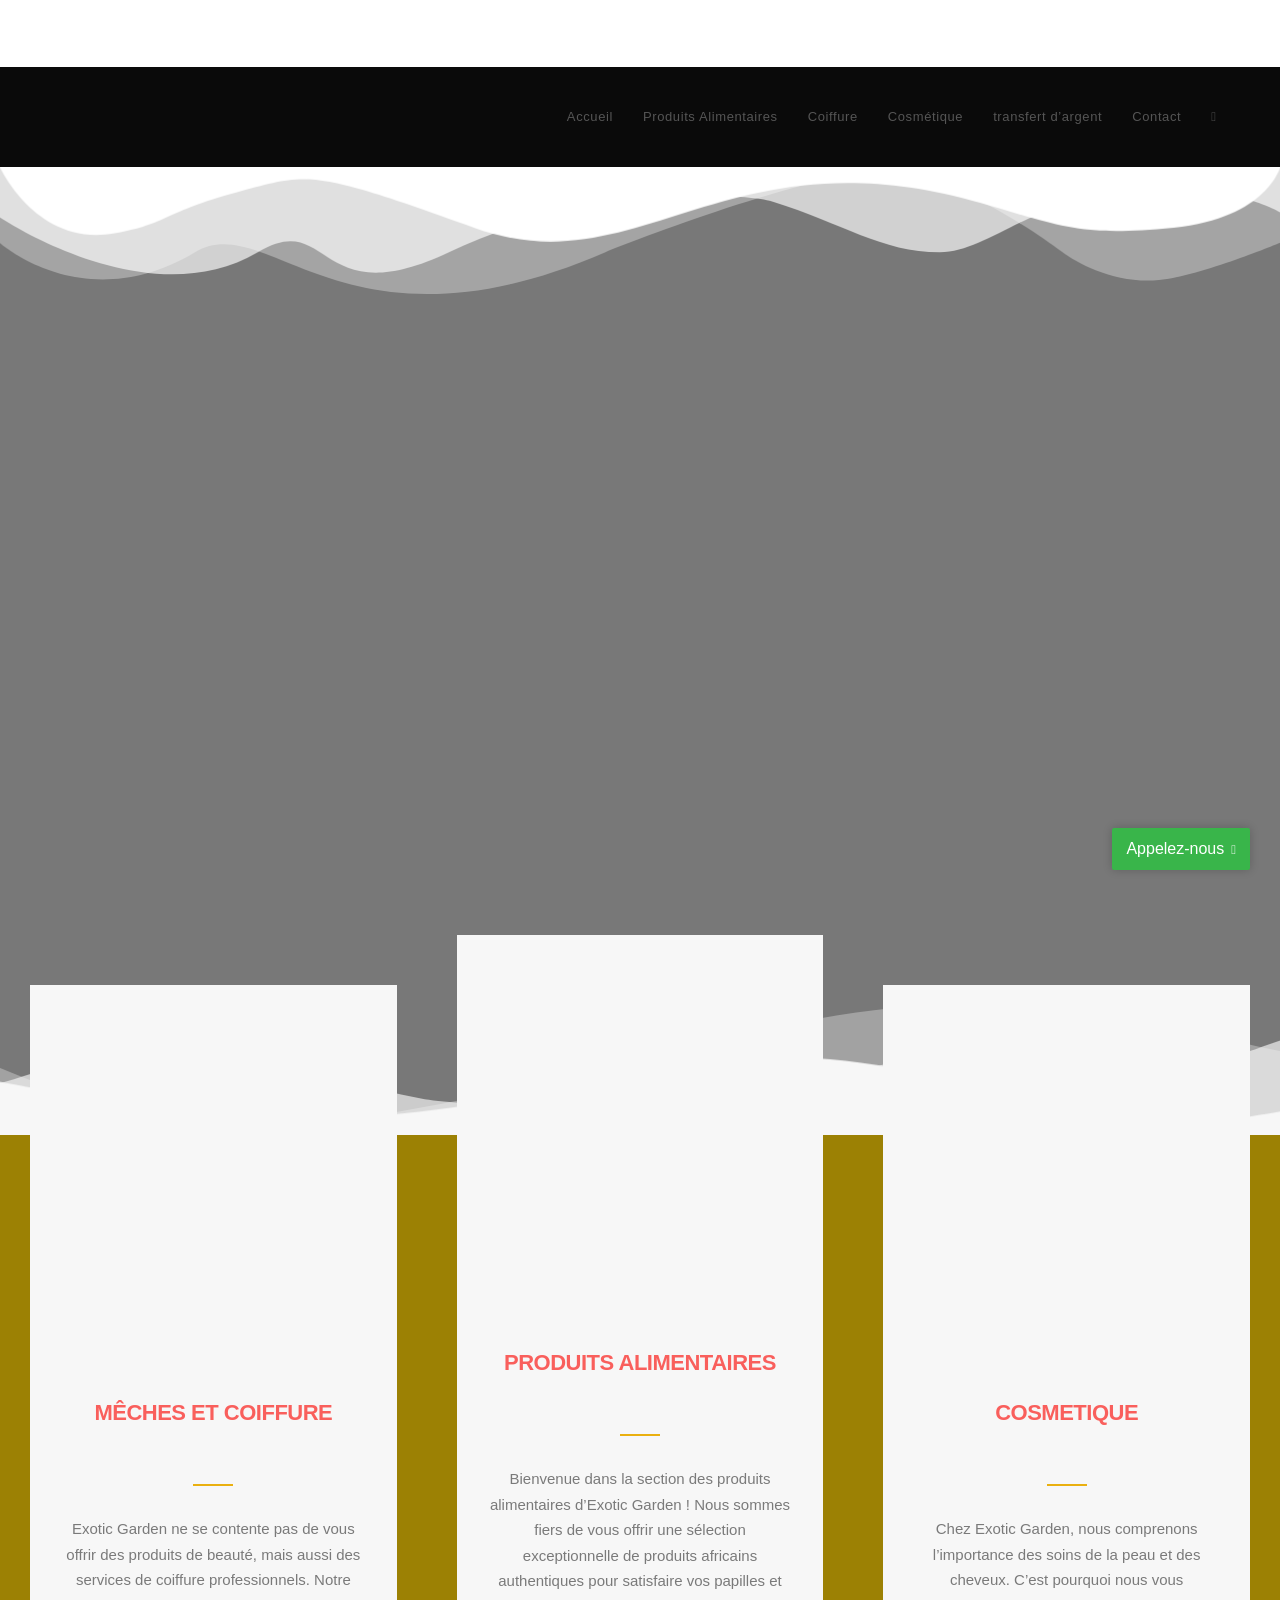
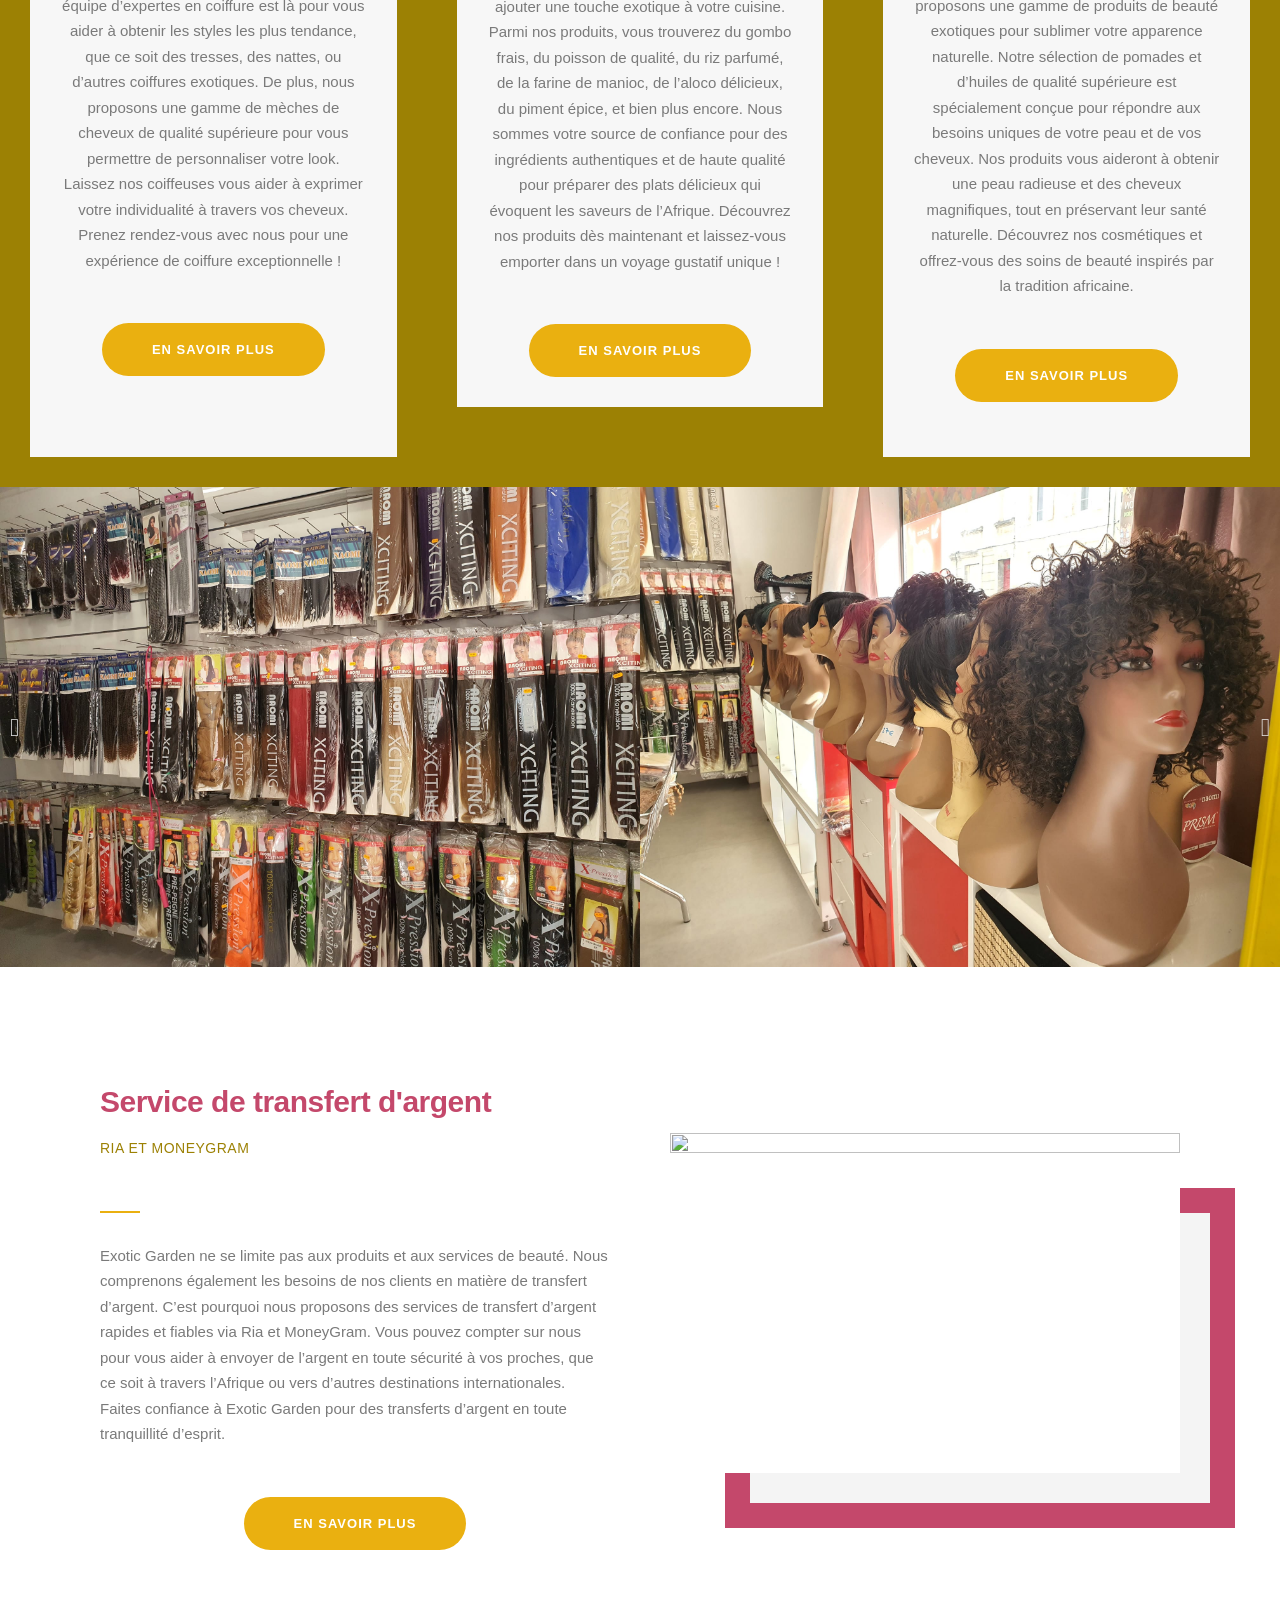
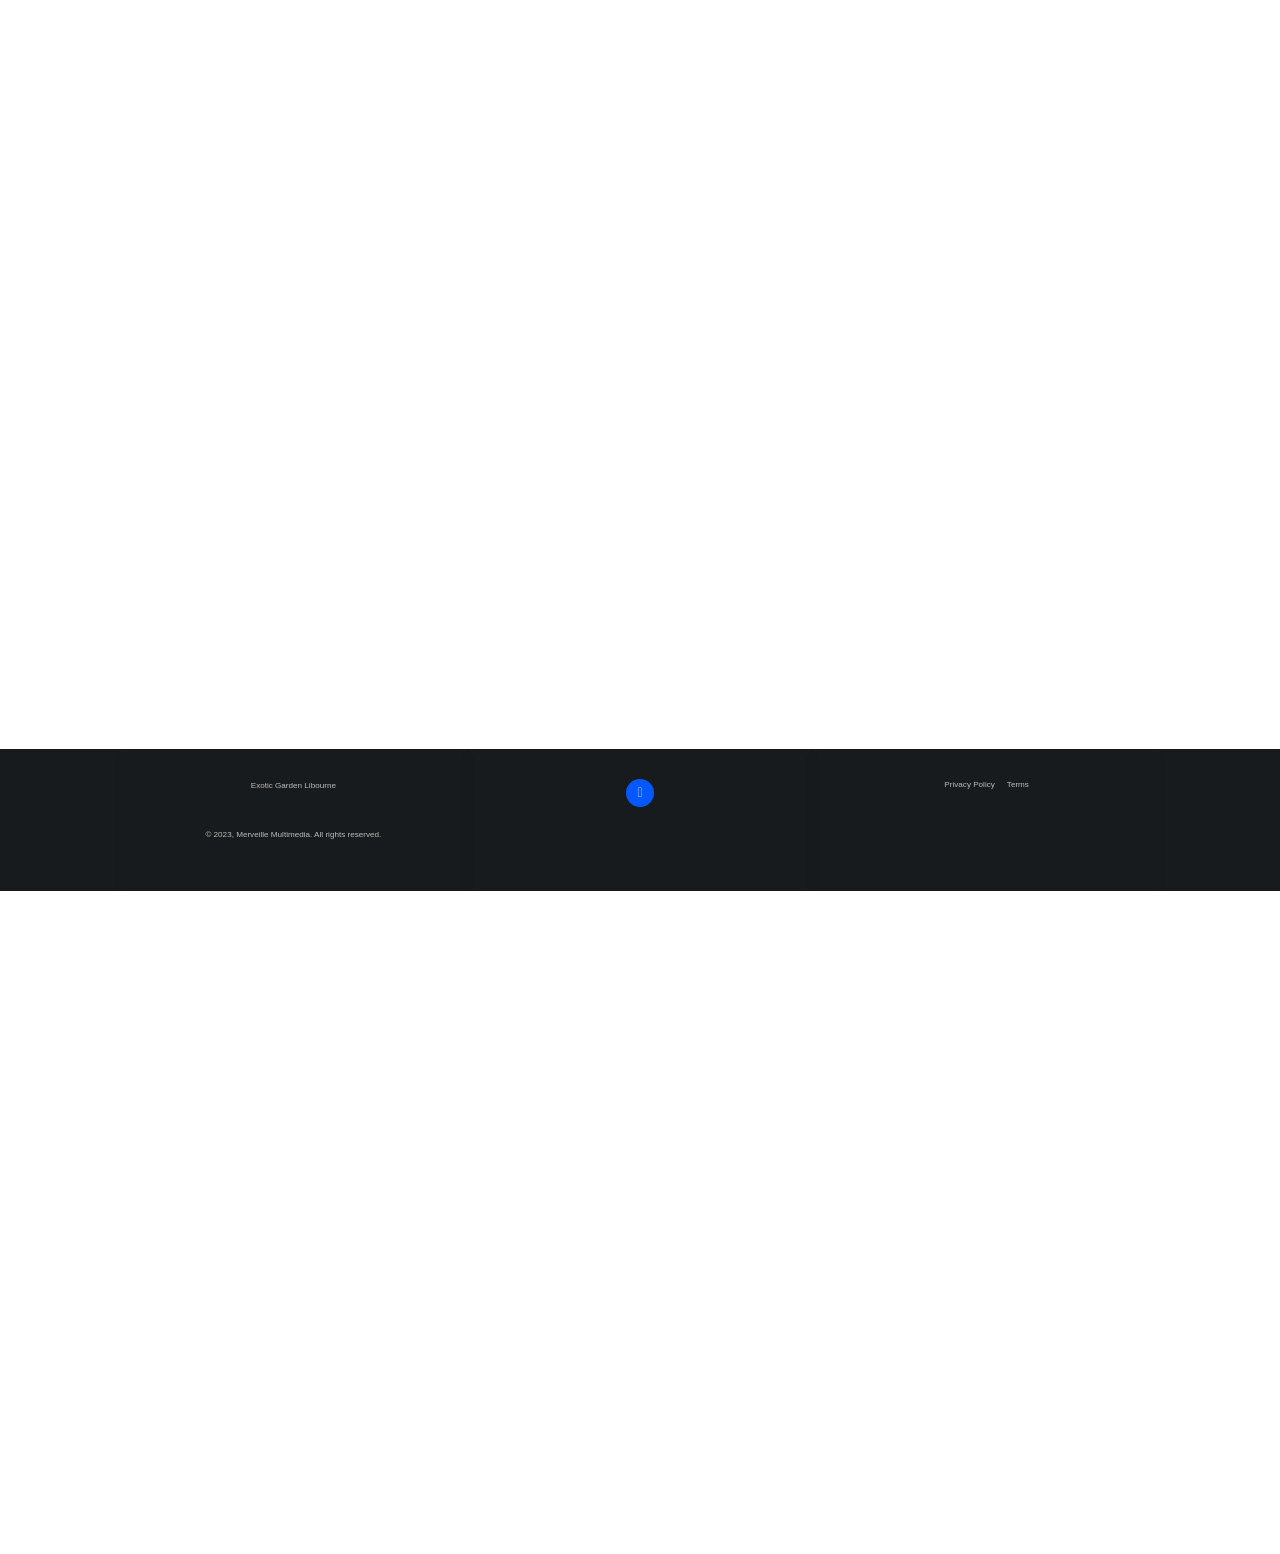
==== commit 1cc23794: "Update index.html" ====
--- a/index.html
+++ b/index.html
@@ -162,19 +162,19 @@
 
 
 
+
 <style>
-header,
-#masthead,
-.site-header,
+#menu-menu-exotic-garden,
+#menu-menu-exotic-garden-1,
 #site-header,
-#header,
-.elementor-location-header,
-nav,
-.main-navigation,
-.primary-navigation {
+#site-header-inner,
+#site-navigation-wrap,
+#mobile-dropdown,
+.oceanwp-mobile-menu-icon {
     display: none !important;
 }
 </style>
+
 
 
 </style></head>
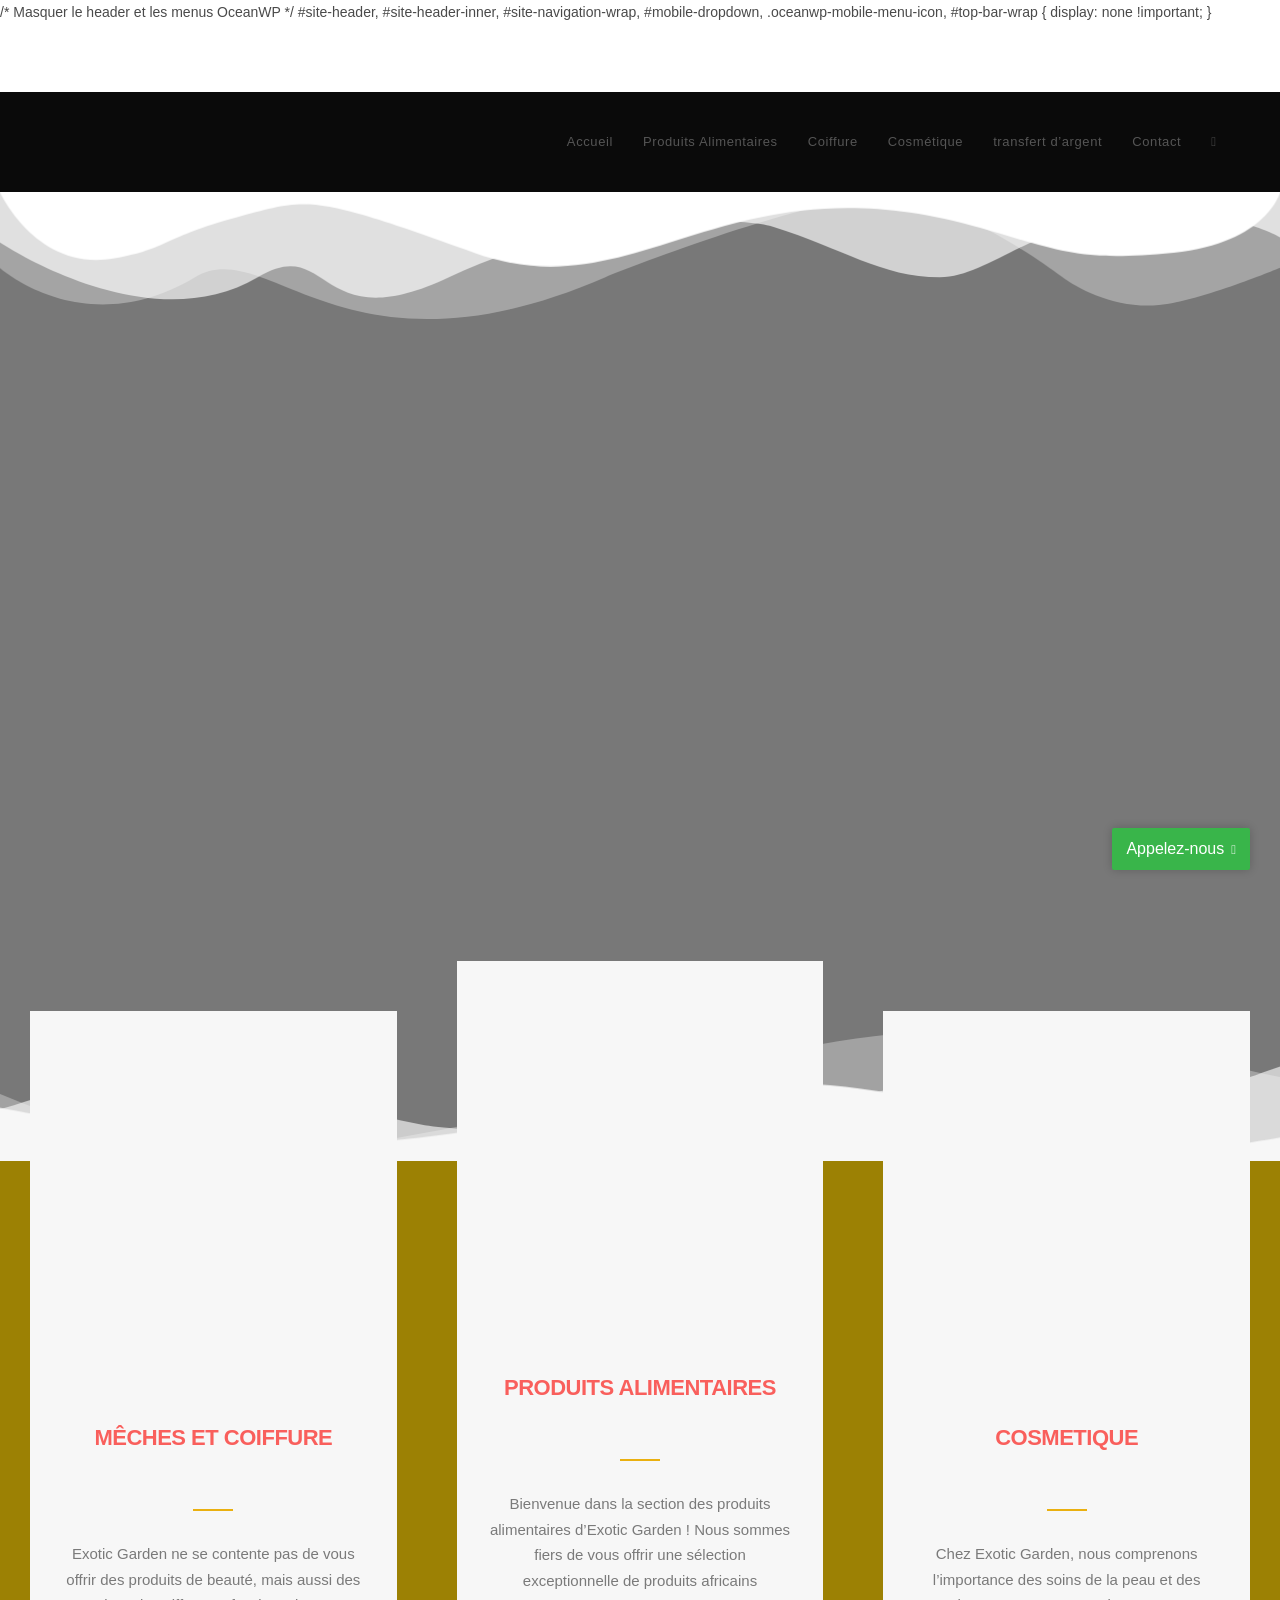
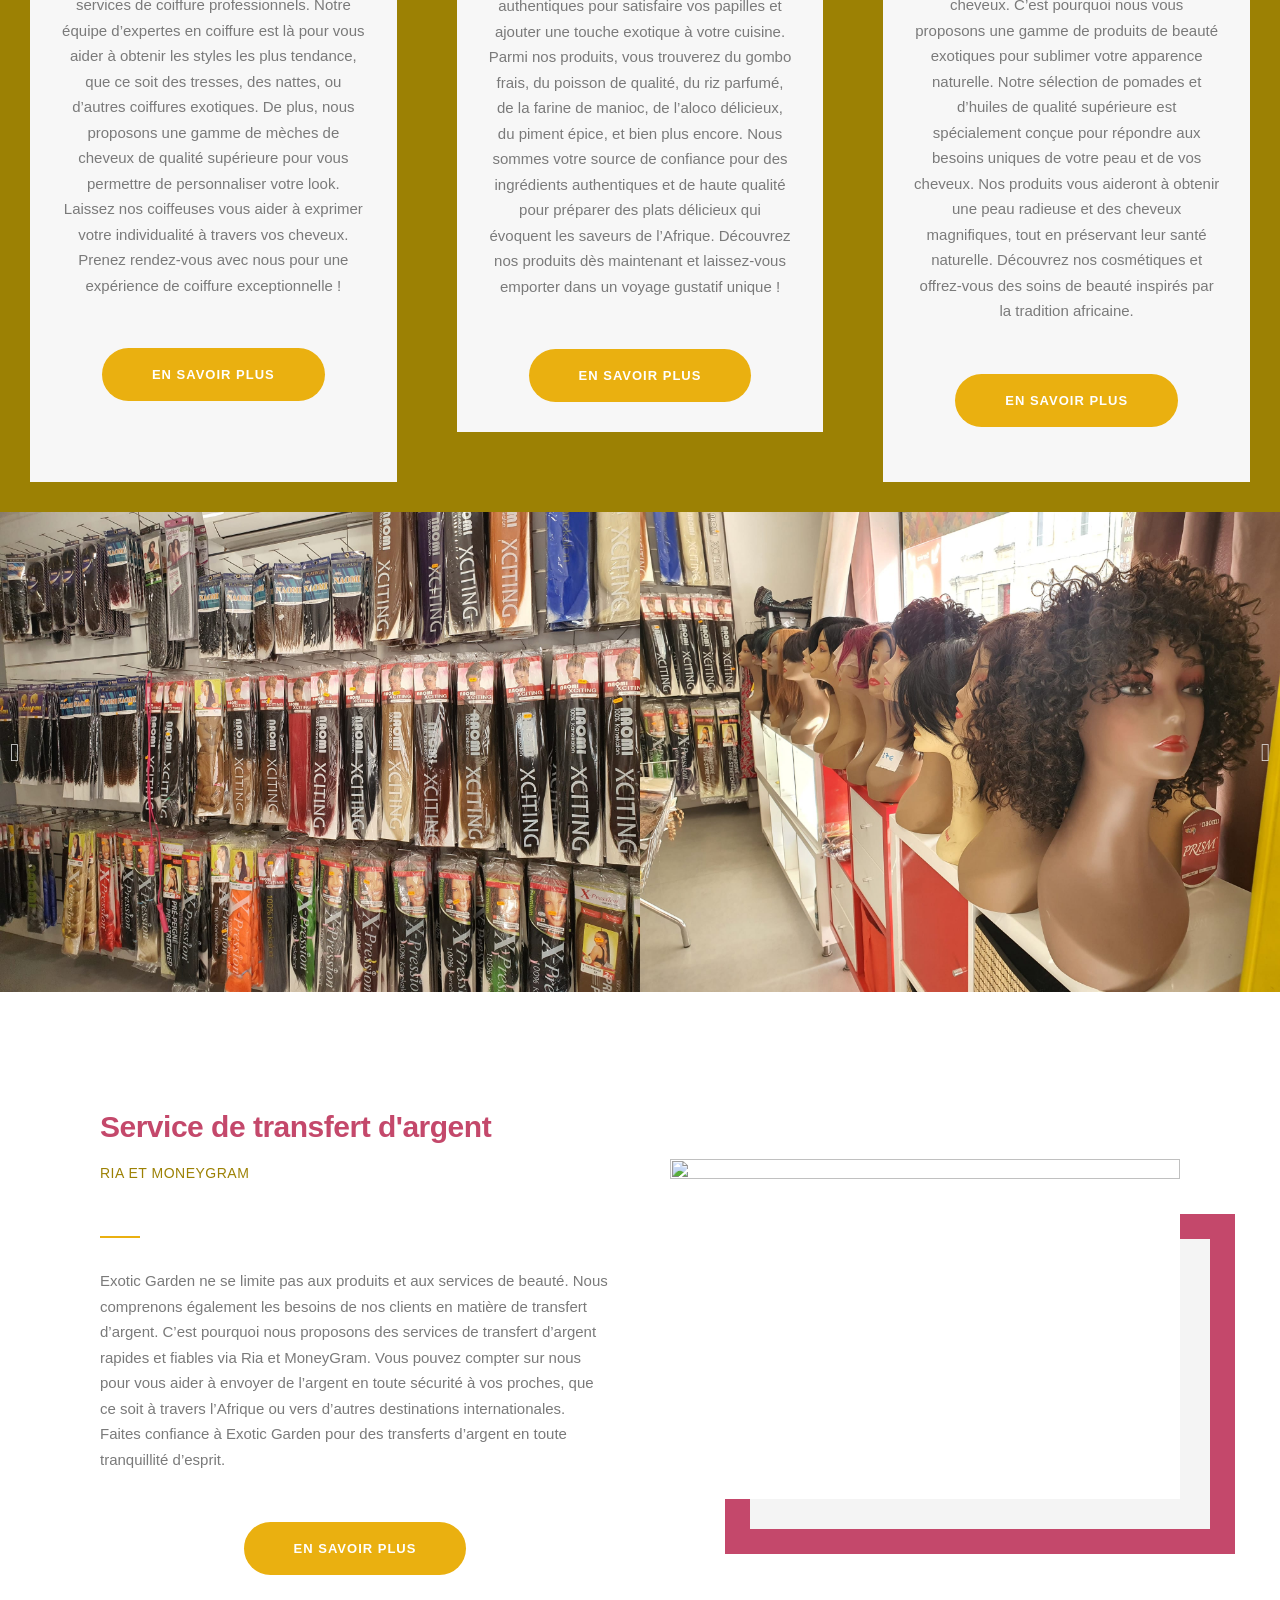
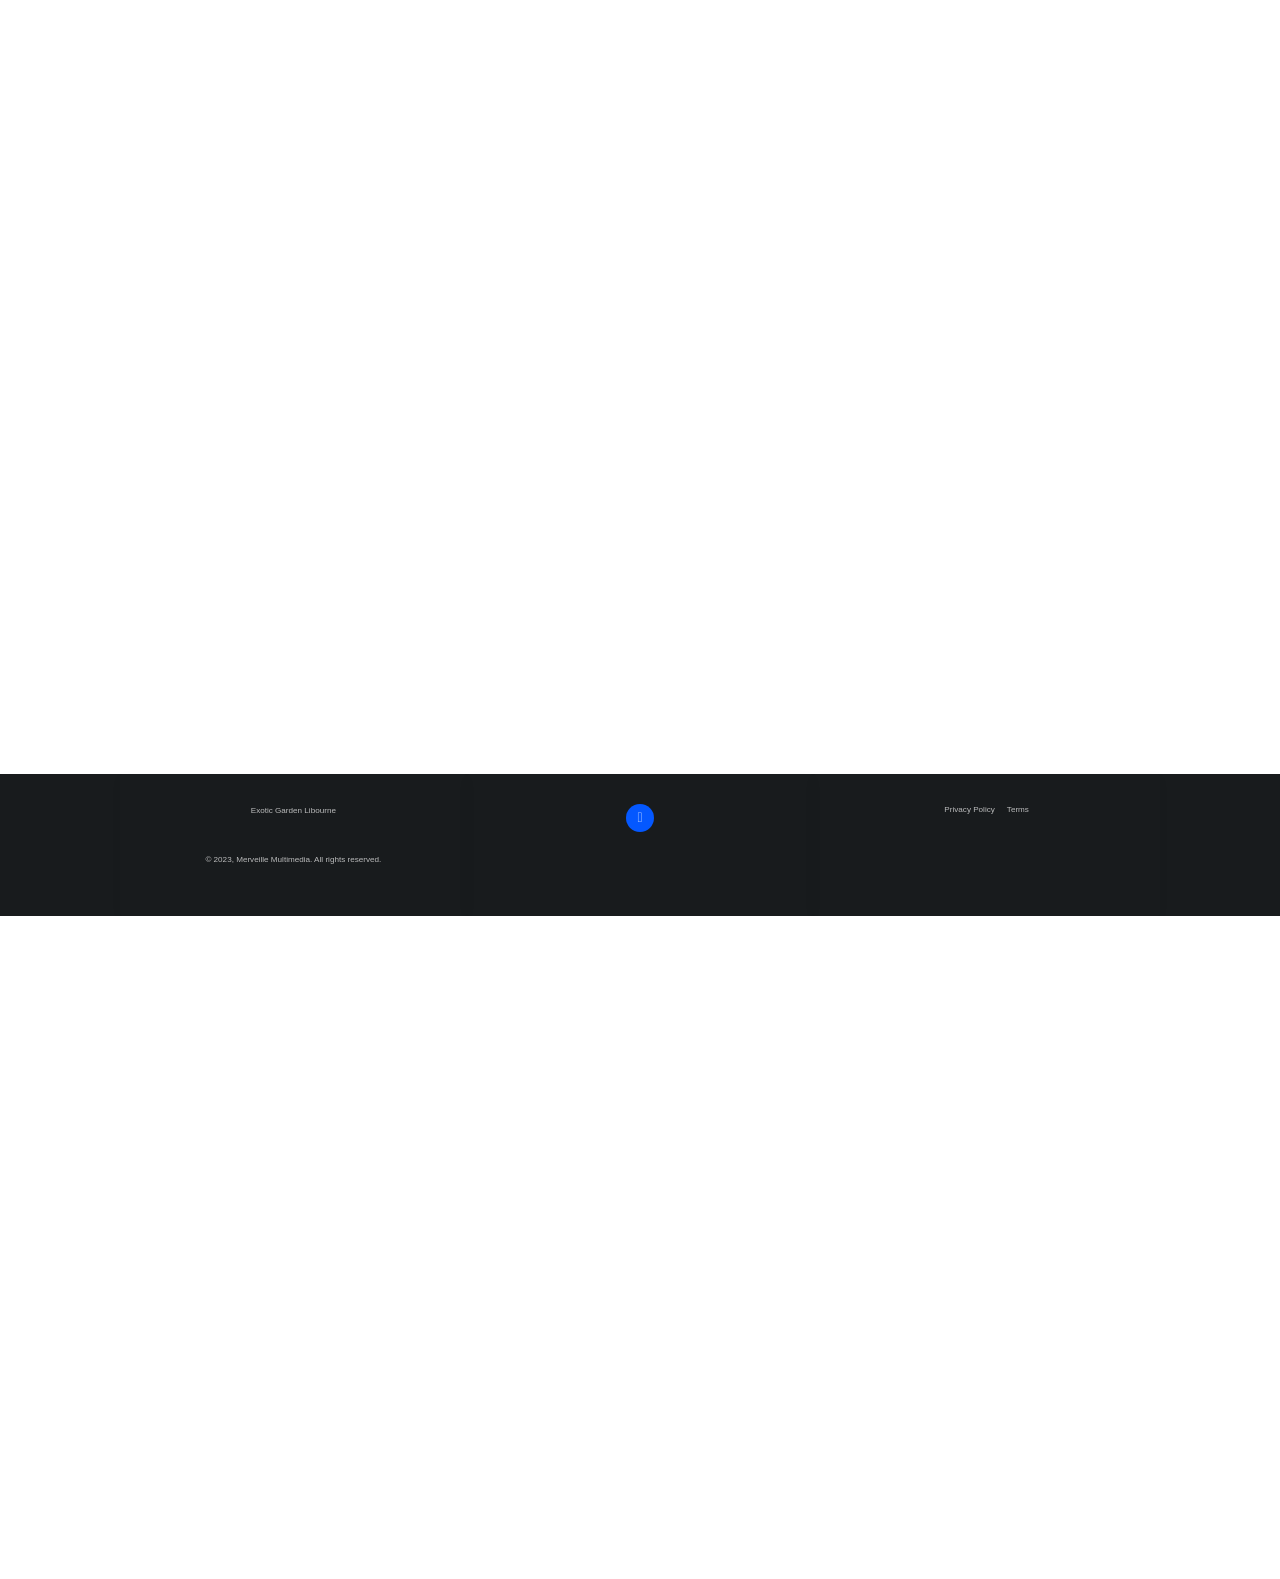
==== commit e4973e85: "Update index.html" ====
--- a/index.html
+++ b/index.html
@@ -27,6 +27,17 @@
 /*! This file is auto-generated */
 !function(i,n){var o,s,e;function c(e){try{var t={supportTests:e,timestamp:(new Date).valueOf()};sessionStorage.setItem(o,JSON.stringify(t))}catch(e){}}function p(e,t,n){e.clearRect(0,0,e.canvas.width,e.canvas.height),e.fillText(t,0,0);var t=new Uint32Array(e.getImageData(0,0,e.canvas.width,e.canvas.height).data),r=(e.clearRect(0,0,e.canvas.width,e.canvas.height),e.fillText(n,0,0),new Uint32Array(e.getImageData(0,0,e.canvas.width,e.canvas.height).data));return t.every(function(e,t){return e===r[t]})}function u(e,t,n){switch(t){case"flag":return n(e,"\ud83c\udff3\ufe0f\u200d\u26a7\ufe0f","\ud83c\udff3\ufe0f\u200b\u26a7\ufe0f")?!1:!n(e,"\ud83c\uddfa\ud83c\uddf3","\ud83c\uddfa\u200b\ud83c\uddf3")&&!n(e,"\ud83c\udff4\udb40\udc67\udb40\udc62\udb40\udc65\udb40\udc6e\udb40\udc67\udb40\udc7f","\ud83c\udff4\u200b\udb40\udc67\u200b\udb40\udc62\u200b\udb40\udc65\u200b\udb40\udc6e\u200b\udb40\udc67\u200b\udb40\udc7f");case"emoji":return!n(e,"\ud83d\udc26\u200d\u2b1b","\ud83d\udc26\u200b\u2b1b")}return!1}function f(e,t,n){var r="undefined"!=typeof WorkerGlobalScope&&self instanceof WorkerGlobalScope?new OffscreenCanvas(300,150):i.createElement("canvas"),a=r.getContext("2d",{willReadFrequently:!0}),o=(a.textBaseline="top",a.font="600 32px Arial",{});return e.forEach(function(e){o[e]=t(a,e,n)}),o}function t(e){var t=i.createElement("script");t.src=e,t.defer=!0,i.head.appendChild(t)}"undefined"!=typeof Promise&&(o="wpEmojiSettingsSupports",s=["flag","emoji"],n.supports={everything:!0,everythingExceptFlag:!0},e=new Promise(function(e){i.addEventListener("DOMContentLoaded",e,{once:!0})}),new Promise(function(t){var n=function(){try{var e=JSON.parse(sessionStorage.getItem(o));if("object"==typeof e&&"number"==typeof e.timestamp&&(new Date).valueOf()<e.timestamp+604800&&"object"==typeof e.supportTests)return e.supportTests}catch(e){}return null}();if(!n){if("undefined"!=typeof Worker&&"undefined"!=typeof OffscreenCanvas&&"undefined"!=typeof URL&&URL.createObjectURL&&"undefined"!=typeof Blob)try{var e="postMessage("+f.toString()+"("+[JSON.stringify(s),u.toString(),p.toString()].join(",")+"));",r=new Blob([e],{type:"text/javascript"}),a=new Worker(URL.createObjectURL(r),{name:"wpTestEmojiSupports"});return void(a.onmessage=function(e){c(n=e.data),a.terminate(),t(n)})}catch(e){}c(n=f(s,u,p))}t(n)}).then(function(e){for(var t in e)n.supports[t]=e[t],n.supports.everything=n.supports.everything&&n.supports[t],"flag"!==t&&(n.supports.everythingExceptFlag=n.supports.everythingExceptFlag&&n.supports[t]);n.supports.everythingExceptFlag=n.supports.everythingExceptFlag&&!n.supports.flag,n.DOMReady=!1,n.readyCallback=function(){n.DOMReady=!0}}).then(function(){return e}).then(function(){var e;n.supports.everything||(n.readyCallback(),(e=n.source||{}).concatemoji?t(e.concatemoji):e.wpemoji&&e.twemoji&&(t(e.twemoji),t(e.wpemoji)))}))}((window,document),window._wpemojiSettings);
 </script>
+	
+/* Masquer le header et les menus OceanWP */
+#site-header,
+#site-header-inner,
+#site-navigation-wrap,
+#mobile-dropdown,
+.oceanwp-mobile-menu-icon,
+#top-bar-wrap {
+    display: none !important;
+}
+
 <style id="wp-emoji-styles-inline-css">
 
 	img.wp-smiley, img.emoji {
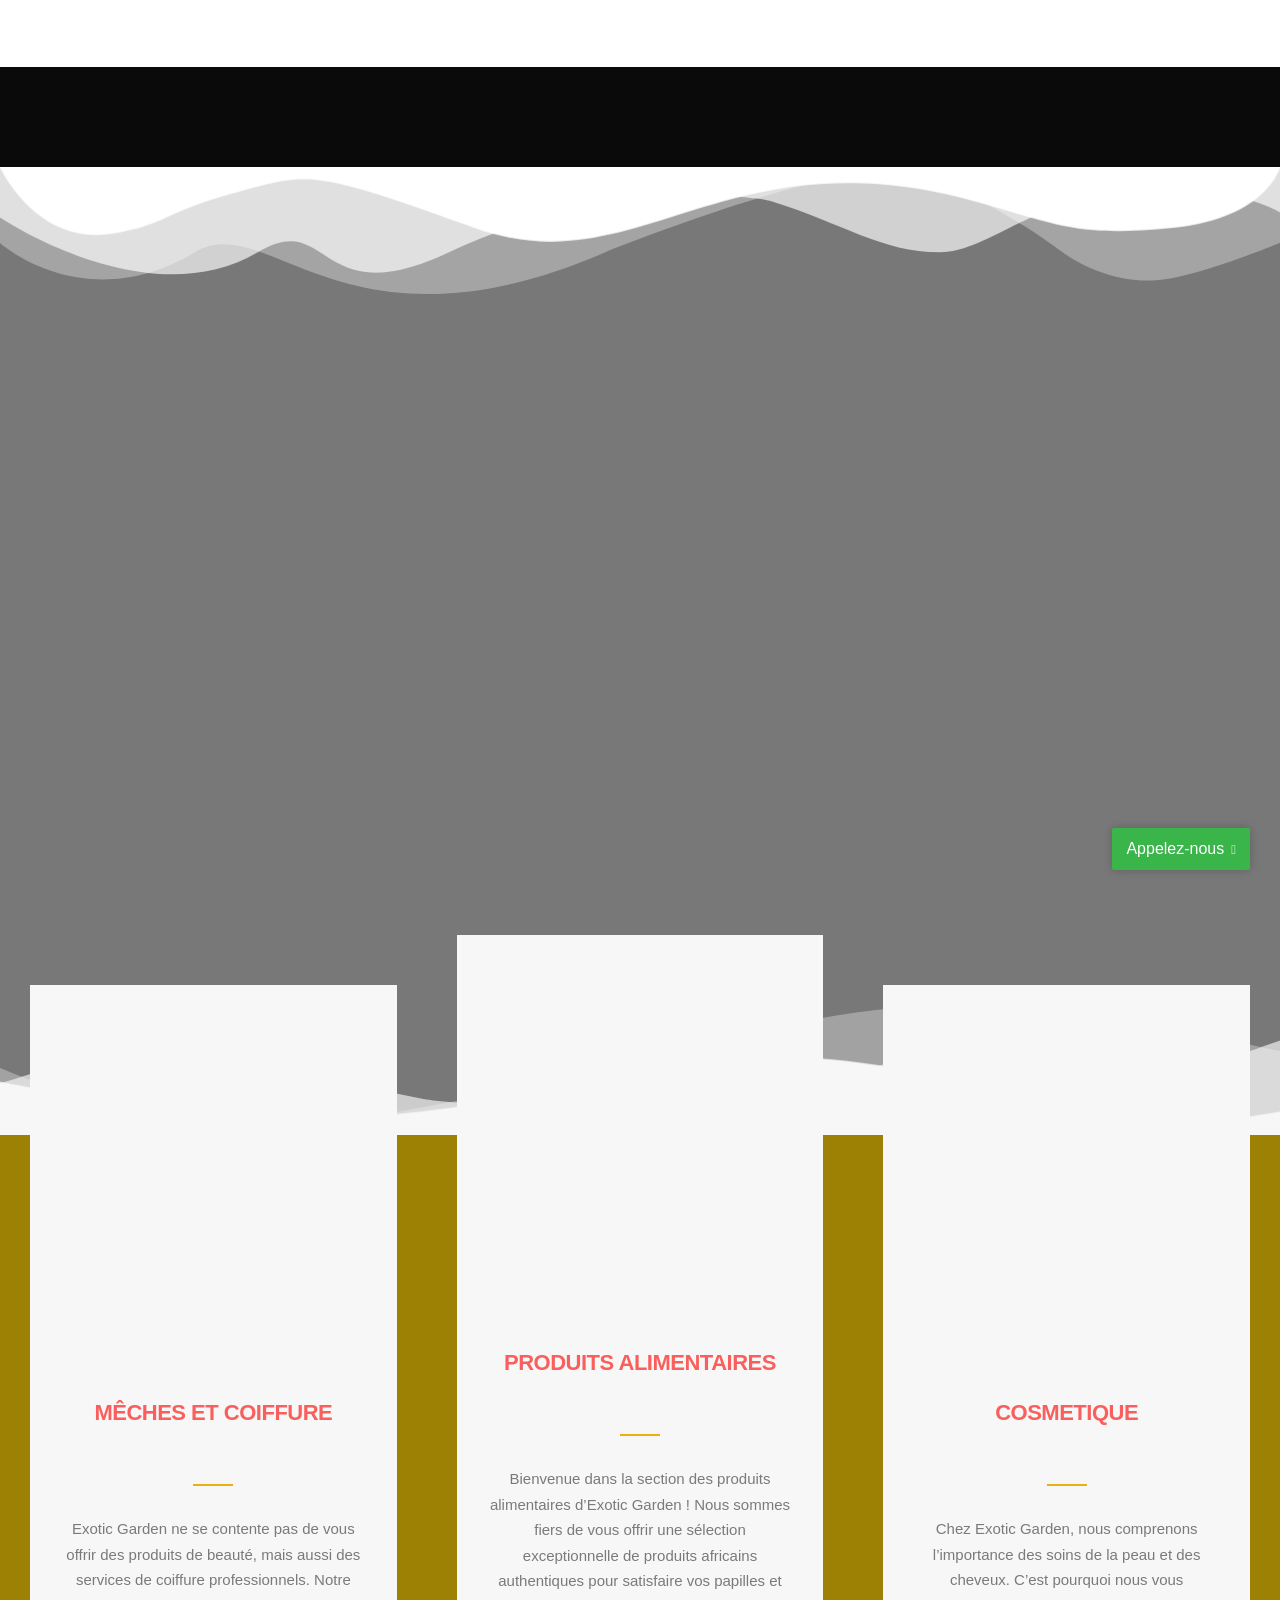
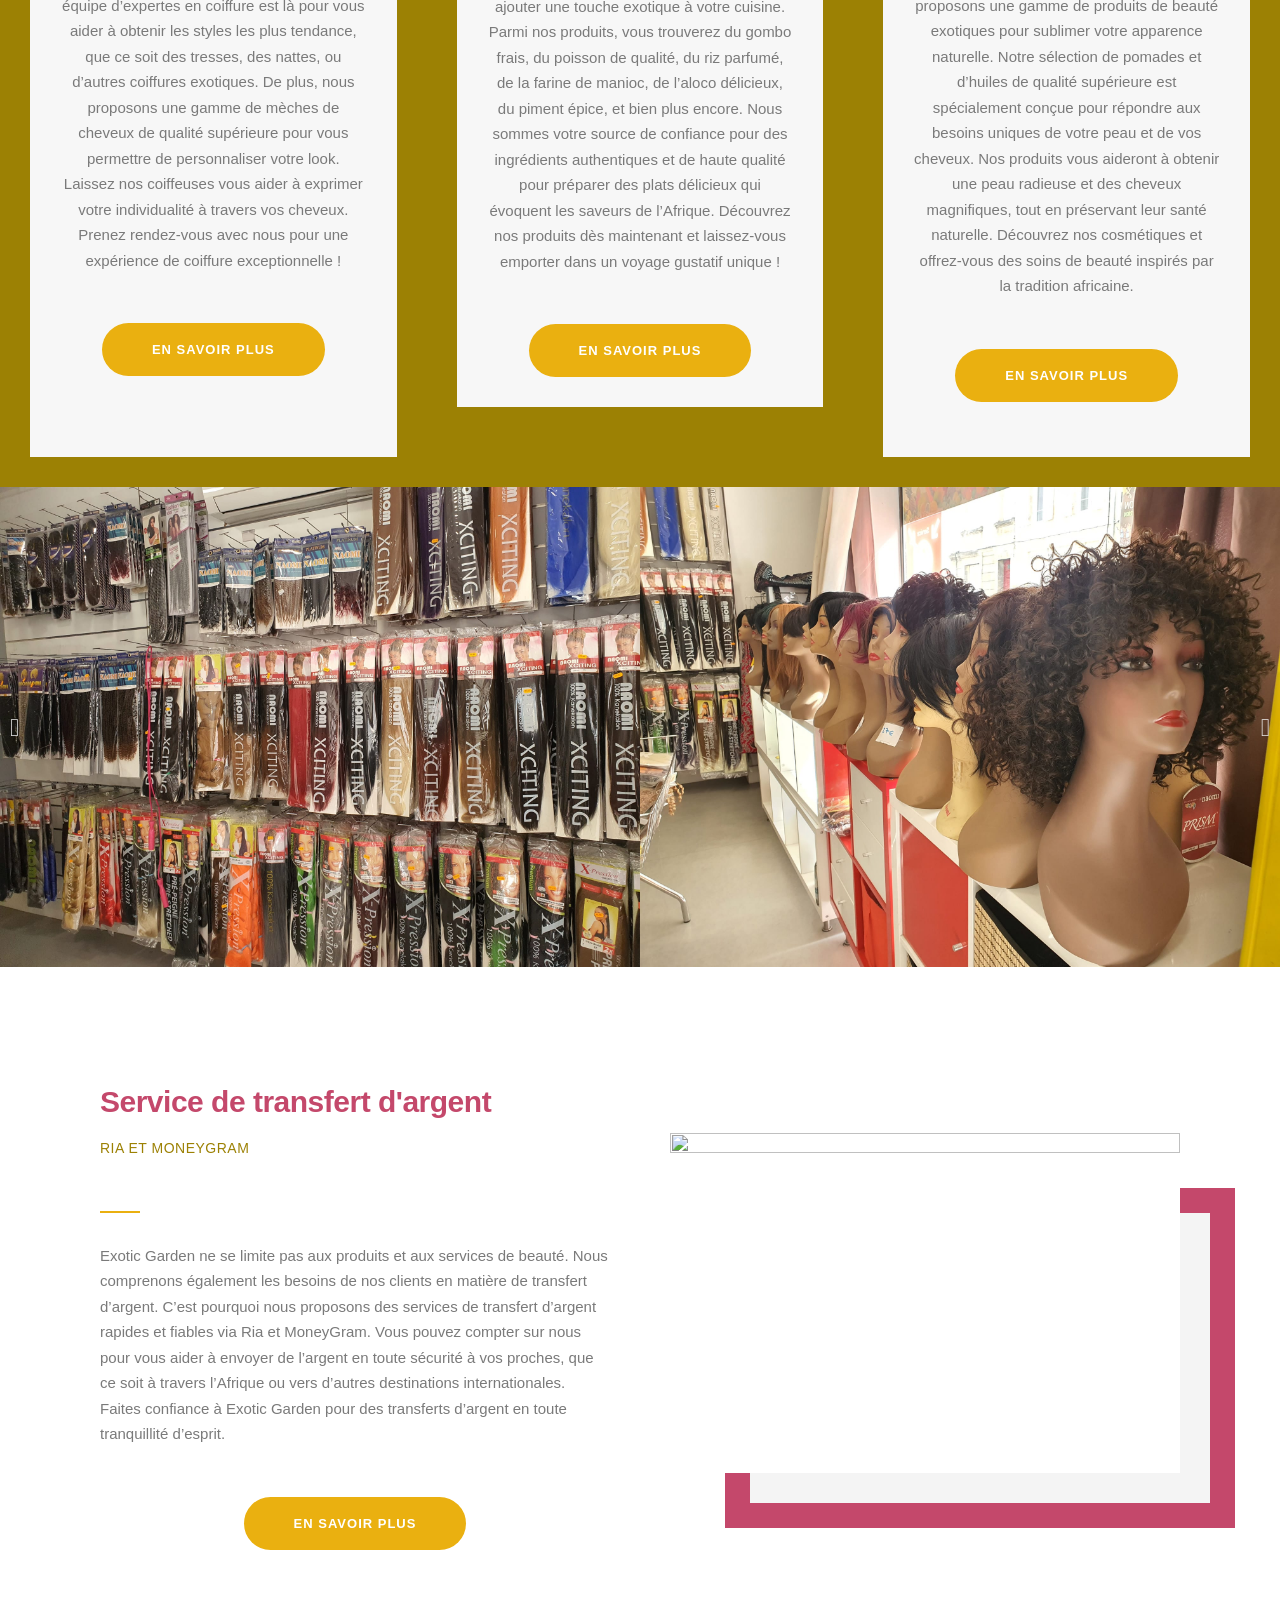
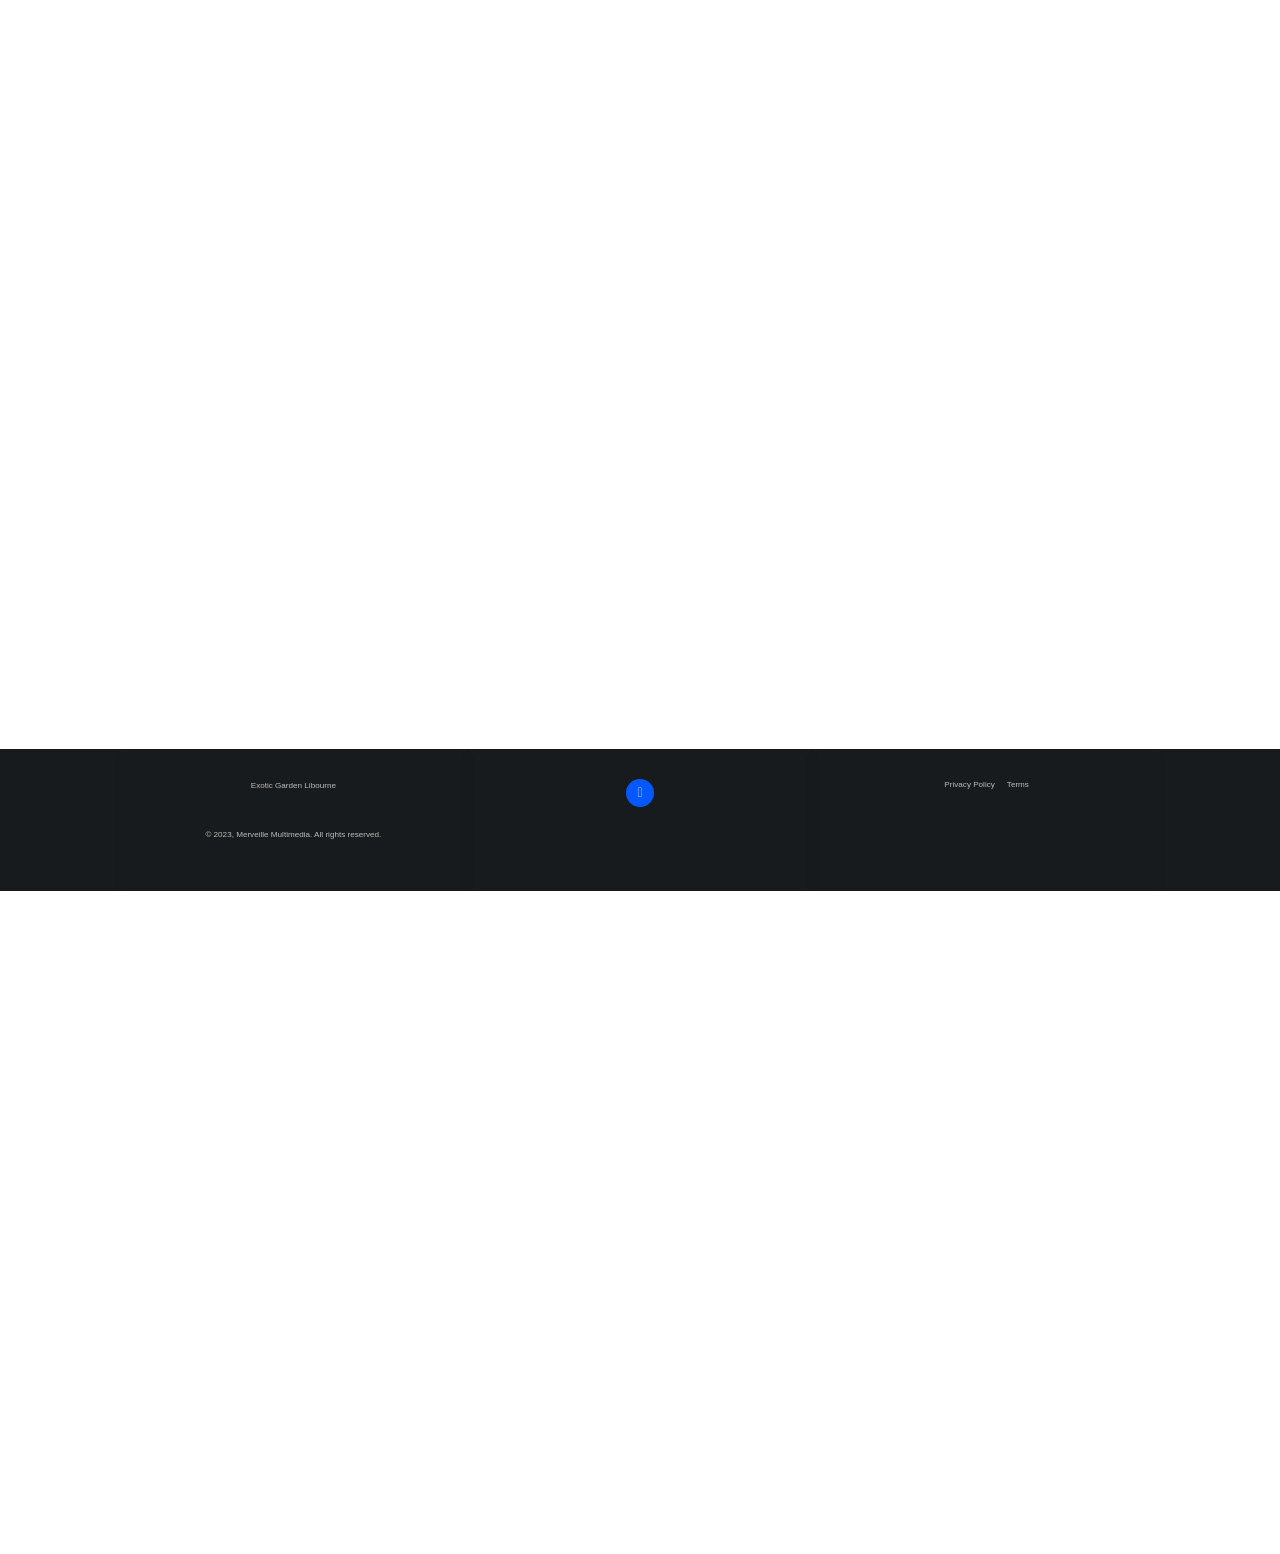
==== commit c9219e26: "Supprimer les menus de navigation desktop et mobile" ====
--- a/index.html
+++ b/index.html
@@ -28,16 +28,6 @@
 !function(i,n){var o,s,e;function c(e){try{var t={supportTests:e,timestamp:(new Date).valueOf()};sessionStorage.setItem(o,JSON.stringify(t))}catch(e){}}function p(e,t,n){e.clearRect(0,0,e.canvas.width,e.canvas.height),e.fillText(t,0,0);var t=new Uint32Array(e.getImageData(0,0,e.canvas.width,e.canvas.height).data),r=(e.clearRect(0,0,e.canvas.width,e.canvas.height),e.fillText(n,0,0),new Uint32Array(e.getImageData(0,0,e.canvas.width,e.canvas.height).data));return t.every(function(e,t){return e===r[t]})}function u(e,t,n){switch(t){case"flag":return n(e,"\ud83c\udff3\ufe0f\u200d\u26a7\ufe0f","\ud83c\udff3\ufe0f\u200b\u26a7\ufe0f")?!1:!n(e,"\ud83c\uddfa\ud83c\uddf3","\ud83c\uddfa\u200b\ud83c\uddf3")&&!n(e,"\ud83c\udff4\udb40\udc67\udb40\udc62\udb40\udc65\udb40\udc6e\udb40\udc67\udb40\udc7f","\ud83c\udff4\u200b\udb40\udc67\u200b\udb40\udc62\u200b\udb40\udc65\u200b\udb40\udc6e\u200b\udb40\udc67\u200b\udb40\udc7f");case"emoji":return!n(e,"\ud83d\udc26\u200d\u2b1b","\ud83d\udc26\u200b\u2b1b")}return!1}function f(e,t,n){var r="undefined"!=typeof WorkerGlobalScope&&self instanceof WorkerGlobalScope?new OffscreenCanvas(300,150):i.createElement("canvas"),a=r.getContext("2d",{willReadFrequently:!0}),o=(a.textBaseline="top",a.font="600 32px Arial",{});return e.forEach(function(e){o[e]=t(a,e,n)}),o}function t(e){var t=i.createElement("script");t.src=e,t.defer=!0,i.head.appendChild(t)}"undefined"!=typeof Promise&&(o="wpEmojiSettingsSupports",s=["flag","emoji"],n.supports={everything:!0,everythingExceptFlag:!0},e=new Promise(function(e){i.addEventListener("DOMContentLoaded",e,{once:!0})}),new Promise(function(t){var n=function(){try{var e=JSON.parse(sessionStorage.getItem(o));if("object"==typeof e&&"number"==typeof e.timestamp&&(new Date).valueOf()<e.timestamp+604800&&"object"==typeof e.supportTests)return e.supportTests}catch(e){}return null}();if(!n){if("undefined"!=typeof Worker&&"undefined"!=typeof OffscreenCanvas&&"undefined"!=typeof URL&&URL.createObjectURL&&"undefined"!=typeof Blob)try{var e="postMessage("+f.toString()+"("+[JSON.stringify(s),u.toString(),p.toString()].join(",")+"));",r=new Blob([e],{type:"text/javascript"}),a=new Worker(URL.createObjectURL(r),{name:"wpTestEmojiSupports"});return void(a.onmessage=function(e){c(n=e.data),a.terminate(),t(n)})}catch(e){}c(n=f(s,u,p))}t(n)}).then(function(e){for(var t in e)n.supports[t]=e[t],n.supports.everything=n.supports.everything&&n.supports[t],"flag"!==t&&(n.supports.everythingExceptFlag=n.supports.everythingExceptFlag&&n.supports[t]);n.supports.everythingExceptFlag=n.supports.everythingExceptFlag&&!n.supports.flag,n.DOMReady=!1,n.readyCallback=function(){n.DOMReady=!0}}).then(function(){return e}).then(function(){var e;n.supports.everything||(n.readyCallback(),(e=n.source||{}).concatemoji?t(e.concatemoji):e.wpemoji&&e.twemoji&&(t(e.twemoji),t(e.wpemoji)))}))}((window,document),window._wpemojiSettings);
 </script>
 	
-/* Masquer le header et les menus OceanWP */
-#site-header,
-#site-header-inner,
-#site-navigation-wrap,
-#mobile-dropdown,
-.oceanwp-mobile-menu-icon,
-#top-bar-wrap {
-    display: none !important;
-}
-
 <style id="wp-emoji-styles-inline-css">
 
 	img.wp-smiley, img.emoji {
@@ -171,20 +161,6 @@
 <style type="text/css">
 /* Colors */body .theme-button,body input[type="submit"],body button[type="submit"],body button,body .button,body div.wpforms-container-full .wpforms-form input[type=submit],body div.wpforms-container-full .wpforms-form button[type=submit],body div.wpforms-container-full .wpforms-form .wpforms-page-button,.woocommerce-cart .wp-element-button,.woocommerce-checkout .wp-element-button,.wp-block-button__link{border-color:#ffffff}body .theme-button:hover,body input[type="submit"]:hover,body button[type="submit"]:hover,body button:hover,body .button:hover,body div.wpforms-container-full .wpforms-form input[type=submit]:hover,body div.wpforms-container-full .wpforms-form input[type=submit]:active,body div.wpforms-container-full .wpforms-form button[type=submit]:hover,body div.wpforms-container-full .wpforms-form button[type=submit]:active,body div.wpforms-container-full .wpforms-form .wpforms-page-button:hover,body div.wpforms-container-full .wpforms-form .wpforms-page-button:active,.woocommerce-cart .wp-element-button:hover,.woocommerce-checkout .wp-element-button:hover,.wp-block-button__link:hover{border-color:#ffffff}/* OceanWP Style Settings CSS */.theme-button,input[type="submit"],button[type="submit"],button,.button,body div.wpforms-container-full .wpforms-form input[type=submit],body div.wpforms-container-full .wpforms-form button[type=submit],body div.wpforms-container-full .wpforms-form .wpforms-page-button{border-style:solid}.theme-button,input[type="submit"],button[type="submit"],button,.button,body div.wpforms-container-full .wpforms-form input[type=submit],body div.wpforms-container-full .wpforms-form button[type=submit],body div.wpforms-container-full .wpforms-form .wpforms-page-button{border-width:1px}form input[type="text"],form input[type="password"],form input[type="email"],form input[type="url"],form input[type="date"],form input[type="month"],form input[type="time"],form input[type="datetime"],form input[type="datetime-local"],form input[type="week"],form input[type="number"],form input[type="search"],form input[type="tel"],form input[type="color"],form select,form textarea,.woocommerce .woocommerce-checkout .select2-container--default .select2-selection--single{border-style:solid}body div.wpforms-container-full .wpforms-form input[type=date],body div.wpforms-container-full .wpforms-form input[type=datetime],body div.wpforms-container-full .wpforms-form input[type=datetime-local],body div.wpforms-container-full .wpforms-form input[type=email],body div.wpforms-container-full .wpforms-form input[type=month],body div.wpforms-container-full .wpforms-form input[type=number],body div.wpforms-container-full .wpforms-form input[type=password],body div.wpforms-container-full .wpforms-form input[type=range],body div.wpforms-container-full .wpforms-form input[type=search],body div.wpforms-container-full .wpforms-form input[type=tel],body div.wpforms-container-full .wpforms-form input[type=text],body div.wpforms-container-full .wpforms-form input[type=time],body div.wpforms-container-full .wpforms-form input[type=url],body div.wpforms-container-full .wpforms-form input[type=week],body div.wpforms-container-full .wpforms-form select,body div.wpforms-container-full .wpforms-form textarea{border-style:solid}form input[type="text"],form input[type="password"],form input[type="email"],form input[type="url"],form input[type="date"],form input[type="month"],form input[type="time"],form input[type="datetime"],form input[type="datetime-local"],form input[type="week"],form input[type="number"],form input[type="search"],form input[type="tel"],form input[type="color"],form select,form textarea{border-radius:3px}body div.wpforms-container-full .wpforms-form input[type=date],body div.wpforms-container-full .wpforms-form input[type=datetime],body div.wpforms-container-full .wpforms-form input[type=datetime-local],body div.wpforms-container-full .wpforms-form input[type=email],body div.wpforms-container-full .wpforms-form input[type=month],body div.wpforms-container-full .wpforms-form input[type=number],body div.wpforms-container-full .wpforms-form input[type=password],body div.wpforms-container-full .wpforms-form input[type=range],body div.wpforms-container-full .wpforms-form input[type=search],body div.wpforms-container-full .wpforms-form input[type=tel],body div.wpforms-container-full .wpforms-form input[type=text],body div.wpforms-container-full .wpforms-form input[type=time],body div.wpforms-container-full .wpforms-form input[type=url],body div.wpforms-container-full .wpforms-form input[type=week],body div.wpforms-container-full .wpforms-form select,body div.wpforms-container-full .wpforms-form textarea{border-radius:3px}/* Header */#site-logo #site-logo-inner,.oceanwp-social-menu .social-menu-inner,#site-header.full_screen-header .menu-bar-inner,.after-header-content .after-header-content-inner{height:100px}#site-navigation-wrap .dropdown-menu >li >a,#site-navigation-wrap .dropdown-menu >li >span.opl-logout-link,.oceanwp-mobile-menu-icon a,.mobile-menu-close,.after-header-content-inner >a{line-height:100px}#site-header,.has-transparent-header .is-sticky #site-header,.has-vh-transparent .is-sticky #site-header.vertical-header,#searchform-header-replace{background-color:#0a0a0a}#site-header.has-header-media .overlay-header-media{background-color:rgba(0,0,0,0.5)}#site-logo #site-logo-inner a img,#site-header.center-header #site-navigation-wrap .middle-site-logo a img{max-width:81px}/* Topbar */#top-bar-wrap,#top-bar-content strong{color:#ffffff}#top-bar-content a,#top-bar-social-alt a{color:#ffffff}#top-bar-content a:hover,#top-bar-social-alt a:hover{color:#846700}/* Blog CSS */.ocean-single-post-header ul.meta-item li a:hover{color:#333333}/* Typography */body{font-size:14px;line-height:1.8}h1,h2,h3,h4,h5,h6,.theme-heading,.widget-title,.oceanwp-widget-recent-posts-title,.comment-reply-title,.entry-title,.sidebar-box .widget-title{line-height:1.4}h1{font-size:23px;line-height:1.4}h2{font-size:20px;line-height:1.4}h3{font-size:18px;line-height:1.4}h4{font-size:17px;line-height:1.4}h5{font-size:14px;line-height:1.4}h6{font-size:15px;line-height:1.4}#top-bar-content,#top-bar-social-alt{font-size:12px;line-height:1.8}#site-logo a.site-logo-text{font-size:24px;line-height:1.8}.dropdown-menu ul li a.menu-link,#site-header.full_screen-header .fs-dropdown-menu ul.sub-menu li a{font-size:12px;line-height:1.2;letter-spacing:.6px}.sidr-class-dropdown-menu li a,a.sidr-class-toggle-sidr-close,#mobile-dropdown ul li a,body #mobile-fullscreen ul li a{font-size:15px;line-height:1.8}.blog-entry.post .blog-entry-header .entry-title a{font-size:24px;line-height:1.4}.ocean-single-post-header .single-post-title{font-size:34px;line-height:1.4;letter-spacing:.6px}.ocean-single-post-header ul.meta-item li,.ocean-single-post-header ul.meta-item li a{font-size:13px;line-height:1.4;letter-spacing:.6px}.ocean-single-post-header .post-author-name,.ocean-single-post-header .post-author-name a{font-size:14px;line-height:1.4;letter-spacing:.6px}.ocean-single-post-header .post-author-description{font-size:12px;line-height:1.4;letter-spacing:.6px}.single-post .entry-title{line-height:1.4;letter-spacing:.6px}.single-post ul.meta li,.single-post ul.meta li a{font-size:14px;line-height:1.4;letter-spacing:.6px}.sidebar-box .widget-title,.sidebar-box.widget_block .wp-block-heading{font-size:13px;line-height:1;letter-spacing:1px}#footer-widgets .footer-box .widget-title{font-size:13px;line-height:1;letter-spacing:1px}#footer-bottom #copyright{font-size:12px;line-height:1}#footer-bottom #footer-bottom-menu{font-size:12px;line-height:1}.woocommerce-store-notice.demo_store{line-height:2;letter-spacing:1.5px}.demo_store .woocommerce-store-notice__dismiss-link{line-height:2;letter-spacing:1.5px}.woocommerce ul.products li.product li.title h2,.woocommerce ul.products li.product li.title a{font-size:14px;line-height:1.5}.woocommerce ul.products li.product li.category,.woocommerce ul.products li.product li.category a{font-size:12px;line-height:1}.woocommerce ul.products li.product .price{font-size:18px;line-height:1}.woocommerce ul.products li.product .button,.woocommerce ul.products li.product .product-inner .added_to_cart{font-size:12px;line-height:1.5;letter-spacing:1px}.woocommerce ul.products li.owp-woo-cond-notice span,.woocommerce ul.products li.owp-woo-cond-notice a{font-size:16px;line-height:1;letter-spacing:1px;font-weight:600;text-transform:capitalize}.woocommerce div.product .product_title{font-size:24px;line-height:1.4;letter-spacing:.6px}.woocommerce div.product p.price{font-size:36px;line-height:1}.woocommerce .owp-btn-normal .summary form button.button,.woocommerce .owp-btn-big .summary form button.button,.woocommerce .owp-btn-very-big .summary form button.button{font-size:12px;line-height:1.5;letter-spacing:1px;text-transform:uppercase}.woocommerce div.owp-woo-single-cond-notice span,.woocommerce div.owp-woo-single-cond-notice a{font-size:18px;line-height:2;letter-spacing:1.5px;font-weight:600;text-transform:capitalize}
 
-
-
-
-<style>
-#menu-menu-exotic-garden,
-#menu-menu-exotic-garden-1,
-#site-header,
-#site-header-inner,
-#site-navigation-wrap,
-#mobile-dropdown,
-.oceanwp-mobile-menu-icon {
-    display: none !important;
-}
-</style>
 
 
 
@@ -323,78 +299,19 @@
 	
 </div><!-- #site-logo -->
 
-			<div id="site-navigation-wrap" class="clr">
-			
-			
-			
-			<nav id="site-navigation" class="navigation main-navigation clr" itemscope="itemscope" itemtype="https://schema.org/SiteNavigationElement" role="navigation">
-
-				<ul id="menu-menu-exotic-garden" class="main-menu dropdown-menu sf-menu"><li id="menu-item-240" class="menu-item menu-item-type-post_type menu-item-object-page menu-item-home current-menu-item page_item page-item-8 current_page_item menu-item-240"><a href="https://web.archive.org/web/20250316050019/https://exotic-garden.fr/" class="menu-link"><span class="text-wrap">Accueil</span></a></li><li id="menu-item-243" class="menu-item menu-item-type-post_type menu-item-object-page menu-item-243"><a href="https://web.archive.org/web/20250316050019/https://exotic-garden.fr/produits-alimentaires/" class="menu-link"><span class="text-wrap">Produits Alimentaires</span></a></li><li id="menu-item-241" class="menu-item menu-item-type-post_type menu-item-object-page menu-item-241"><a href="https://web.archive.org/web/20250316050019/https://exotic-garden.fr/coiffure/" class="menu-link"><span class="text-wrap">Coiffure</span></a></li><li id="menu-item-242" class="menu-item menu-item-type-post_type menu-item-object-page menu-item-242"><a href="https://web.archive.org/web/20250316050019/https://exotic-garden.fr/cosmetique/" class="menu-link"><span class="text-wrap">Cosmétique</span></a></li><li id="menu-item-244" class="menu-item menu-item-type-post_type menu-item-object-page menu-item-244"><a href="https://web.archive.org/web/20250316050019/https://exotic-garden.fr/transfert-dargent/" class="menu-link"><span class="text-wrap">transfert d’argent</span></a></li><li id="menu-item-297" class="menu-item menu-item-type-post_type menu-item-object-page menu-item-297"><a href="https://web.archive.org/web/20250316050019/https://exotic-garden.fr/contact/" class="menu-link"><span class="text-wrap">Contact</span></a></li><li class="search-toggle-li"><a href="https://web.archive.org/web/20250316050019/https://exotic-garden.fr/" class="site-search-toggle search-dropdown-toggle"><span class="screen-reader-text">Toggle website search</span><i class=" icon-magnifier" aria-hidden="true" role="img"></i></a></li></ul>
-<div id="searchform-dropdown" class="header-searchform-wrap clr">
-	
-<form aria-label="Rechercher sur ce site" role="search" method="get" class="searchform" action="https://web.archive.org/web/20250316050019/https://exotic-garden.fr/">	
-	<input aria-label="Insérer une requête de recherche" type="search" id="ocean-search-form-1" class="field" autocomplete="off" placeholder="Rechercher" name="s">
-		</form>
-</div><!-- #searchform-dropdown -->
-
-			</nav><!-- #site-navigation -->
-
-			
-			
-					</div><!-- #site-navigation-wrap -->
-			
-		
-	
-				
-	
-	<div class="oceanwp-mobile-menu-icon clr mobile-right">
-
-		
-		
-		
-		<a href="https://web.archive.org/web/20250316050019/https://exotic-garden.fr/#mobile-menu-toggle" class="mobile-menu" aria-label="Menu mobile">
-							<i class="fa fa-bars" aria-hidden="true"></i>
-								<span class="oceanwp-text">Menu</span>
-				<span class="oceanwp-close-text">Fermer</span>
-						</a>
-
-		
-		
-		
-	</div><!-- #oceanwp-mobile-menu-navbar -->
-
-	
-
-			</div><!-- #site-header-inner -->
-
-			
-<div id="mobile-dropdown" class="clr">
-
-	<nav class="clr" itemscope="itemscope" itemtype="https://schema.org/SiteNavigationElement">
-
-		<ul id="menu-menu-exotic-garden-1" class="menu"><li class="menu-item menu-item-type-post_type menu-item-object-page menu-item-home current-menu-item page_item page-item-8 current_page_item menu-item-240"><a href="https://web.archive.org/web/20250316050019/https://exotic-garden.fr/" aria-current="page">Accueil</a></li>
-<li class="menu-item menu-item-type-post_type menu-item-object-page menu-item-243"><a href="https://web.archive.org/web/20250316050019/https://exotic-garden.fr/produits-alimentaires/">Produits Alimentaires</a></li>
-<li class="menu-item menu-item-type-post_type menu-item-object-page menu-item-241"><a href="https://web.archive.org/web/20250316050019/https://exotic-garden.fr/coiffure/">Coiffure</a></li>
-<li class="menu-item menu-item-type-post_type menu-item-object-page menu-item-242"><a href="https://web.archive.org/web/20250316050019/https://exotic-garden.fr/cosmetique/">Cosmétique</a></li>
-<li class="menu-item menu-item-type-post_type menu-item-object-page menu-item-244"><a href="https://web.archive.org/web/20250316050019/https://exotic-garden.fr/transfert-dargent/">transfert d’argent</a></li>
-<li class="menu-item menu-item-type-post_type menu-item-object-page menu-item-297"><a href="https://web.archive.org/web/20250316050019/https://exotic-garden.fr/contact/">Contact</a></li>
-<li class="search-toggle-li"><a href="https://web.archive.org/web/20250316050019/https://exotic-garden.fr/" class="site-search-toggle search-dropdown-toggle"><span class="screen-reader-text">Toggle website search</span><i class=" icon-magnifier" aria-hidden="true" role="img"></i></a></li></ul>
-<div id="mobile-menu-search" class="clr">
-	<form aria-label="Rechercher sur ce site" method="get" action="https://web.archive.org/web/20250316050019/https://exotic-garden.fr/" class="mobile-searchform">
-		<input aria-label="Insérer une requête de recherche" value="" class="field" id="ocean-mobile-search-2" type="search" name="s" autocomplete="off" placeholder="Rechercher">
-		<button aria-label="Envoyer la recherche" type="submit" class="searchform-submit">
-			<i class=" icon-magnifier" aria-hidden="true" role="img"></i>		</button>
-					</form>
-</div><!-- .mobile-menu-search -->
-
-	</nav>
-
-</div>
-
 			
 			
 		
-		
+	
+				
+	
+	
+
+	
+
+			</div><!-- #site-header-inner -->
+
+			
 </header><!-- #site-header -->
 
 
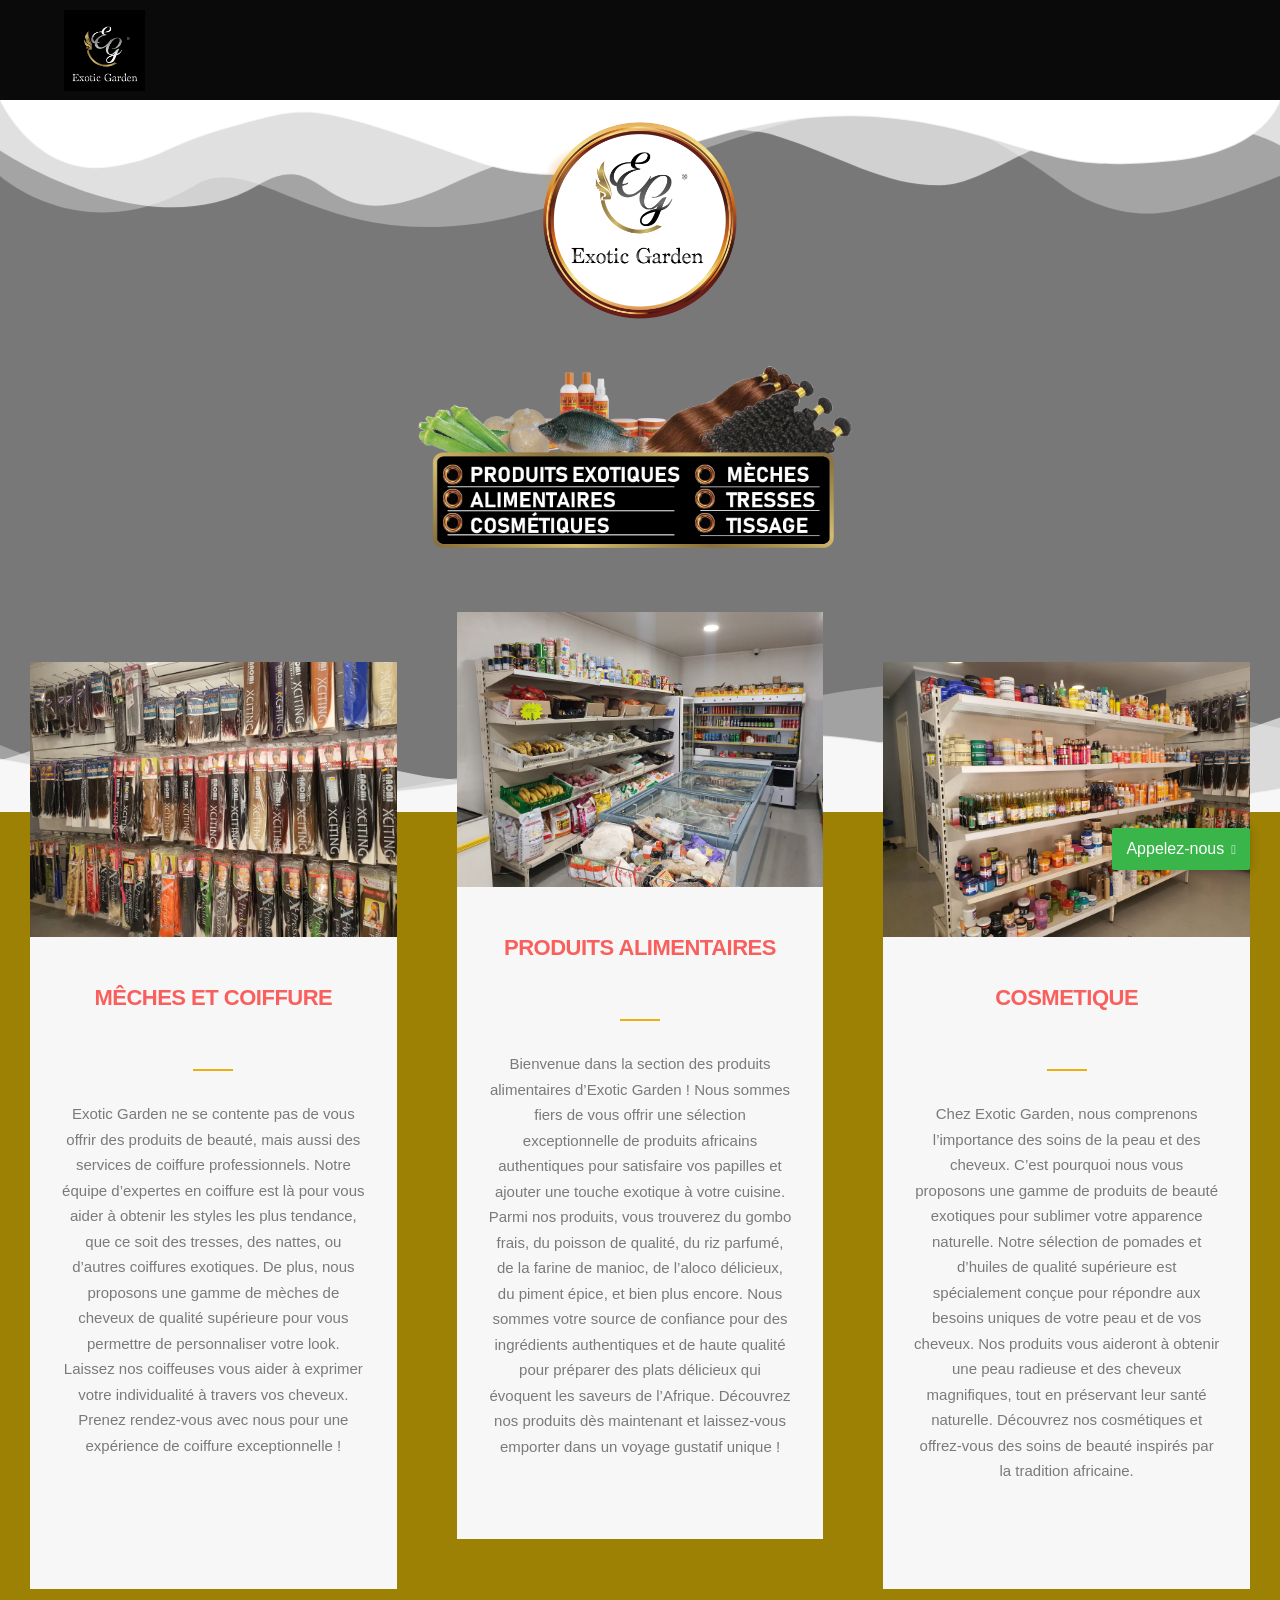
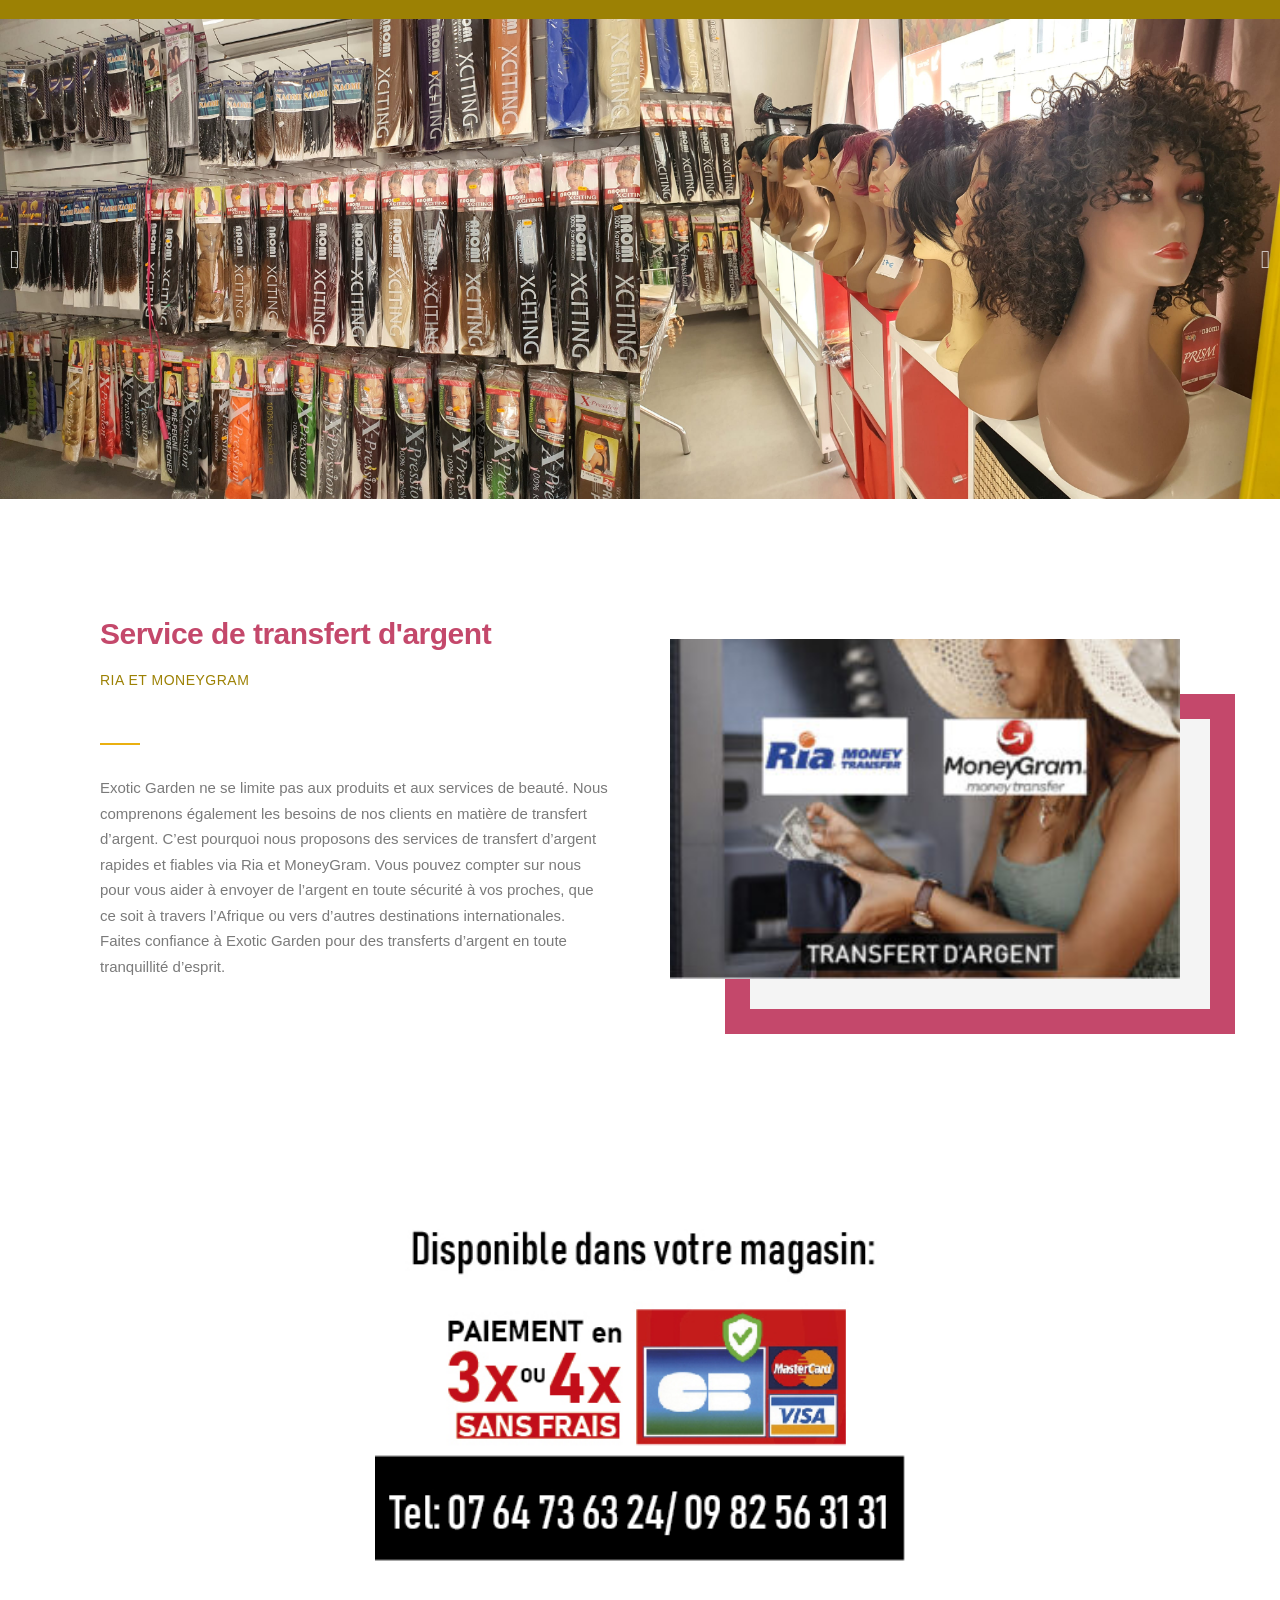
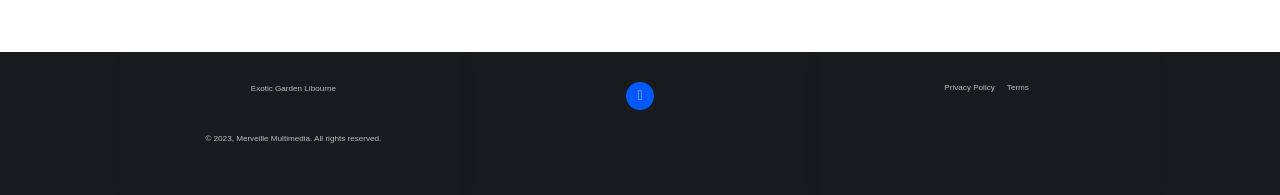
==== commit 83fbcaa7: "Corriger les liens, supprimer les boutons En savoir plus et les traces Wayback" ====
--- a/index.html
+++ b/index.html
@@ -1,29 +1,10 @@
 <!DOCTYPE html>
-<!-- saved from url=(0068)https://web.archive.org/web/20250316050019/https://exotic-garden.fr/ -->
-<html class="html" lang="fr-FR" style="--wm-toolbar-height: 67px;"><head><meta http-equiv="Content-Type" content="text/html; charset=UTF-8"><script src="./Exotic Garden – magasin exotique à Libourne_files/athena.js" type="text/javascript"></script>
-<script type="text/javascript">window.addEventListener('DOMContentLoaded',function(){var v=archive_analytics.values;v.service='wb';v.server_name='wwwb-app204.us.archive.org';v.server_ms=727;archive_analytics.send_pageview({});});</script>
-<script type="text/javascript" src="./Exotic Garden – magasin exotique à Libourne_files/bundle-playback.js" charset="utf-8"></script>
-<script type="text/javascript" src="./Exotic Garden – magasin exotique à Libourne_files/wombat.js" charset="utf-8"></script>
-<script>window.RufflePlayer=window.RufflePlayer||{};window.RufflePlayer.config={"autoplay":"on","unmuteOverlay":"hidden","showSwfDownload":true};</script>
-<script type="text/javascript" src="./Exotic Garden – magasin exotique à Libourne_files/ruffle.js"></script>
-<script type="text/javascript">
-    __wm.init("https://web.archive.org/web");
-  __wm.wombat("https://exotic-garden.fr/","20250316050019","https://web.archive.org/","web","https://web-static.archive.org/_static/",
-	      "1742101219");
-</script>
-<link rel="stylesheet" type="text/css" href="./Exotic Garden – magasin exotique à Libourne_files/banner-styles.css">
-<link rel="stylesheet" type="text/css" href="./Exotic Garden – magasin exotique à Libourne_files/iconochive.css">
-<!-- End Wayback Rewrite JS Include -->
-
-	
-	<link rel="profile" href="https://gmpg.org/xfn/11">
+<html class="html" lang="fr-FR" style="--wm-toolbar-height: 67px;"><head><meta http-equiv="Content-Type" content="text/html; charset=UTF-8"><link rel="profile" href="https://gmpg.org/xfn/11">
 
 	<title>Exotic Garden – magasin exotique à Libourne</title>
 <meta name="robots" content="max-image-preview:large">
-<meta name="viewport" content="width=device-width, initial-scale=1"><link rel="alternate" type="application/rss+xml" title="Exotic Garden » Flux" href="https://web.archive.org/web/20250316050019/https://exotic-garden.fr/feed/">
-<link rel="alternate" type="application/rss+xml" title="Exotic Garden » Flux des commentaires" href="https://web.archive.org/web/20250316050019/https://exotic-garden.fr/comments/feed/">
-<script>
-window._wpemojiSettings = {"baseUrl":"https:\/\/web.archive.org\/web\/20250316050019\/https:\/\/s.w.org\/images\/core\/emoji\/15.0.3\/72x72\/","ext":".png","svgUrl":"https:\/\/web.archive.org\/web\/20250316050019\/https:\/\/s.w.org\/images\/core\/emoji\/15.0.3\/svg\/","svgExt":".svg","source":{"concatemoji":"https:\/\/web.archive.org\/web\/20250316050019\/https:\/\/exotic-garden.fr\/wp-includes\/js\/wp-emoji-release.min.js?ver=2373adf098a5b50db1ef6d627c929037"}};
+<meta name="viewport" content="width=device-width, initial-scale=1"><script>
+window._wpemojiSettings = {"baseUrl":"https:\/\/s.w.org\/images\/core\/emoji\/15.0.3\/72x72\/","ext":".png","svgUrl":"https:\/\/s.w.org\/images\/core\/emoji\/15.0.3\/svg\/","svgExt":".svg","source":{"concatemoji":"https:\/\/exotic-garden.fr\/wp-includes\/js\/wp-emoji-release.min.js?ver=2373adf098a5b50db1ef6d627c929037"}};
 /*! This file is auto-generated */
 !function(i,n){var o,s,e;function c(e){try{var t={supportTests:e,timestamp:(new Date).valueOf()};sessionStorage.setItem(o,JSON.stringify(t))}catch(e){}}function p(e,t,n){e.clearRect(0,0,e.canvas.width,e.canvas.height),e.fillText(t,0,0);var t=new Uint32Array(e.getImageData(0,0,e.canvas.width,e.canvas.height).data),r=(e.clearRect(0,0,e.canvas.width,e.canvas.height),e.fillText(n,0,0),new Uint32Array(e.getImageData(0,0,e.canvas.width,e.canvas.height).data));return t.every(function(e,t){return e===r[t]})}function u(e,t,n){switch(t){case"flag":return n(e,"\ud83c\udff3\ufe0f\u200d\u26a7\ufe0f","\ud83c\udff3\ufe0f\u200b\u26a7\ufe0f")?!1:!n(e,"\ud83c\uddfa\ud83c\uddf3","\ud83c\uddfa\u200b\ud83c\uddf3")&&!n(e,"\ud83c\udff4\udb40\udc67\udb40\udc62\udb40\udc65\udb40\udc6e\udb40\udc67\udb40\udc7f","\ud83c\udff4\u200b\udb40\udc67\u200b\udb40\udc62\u200b\udb40\udc65\u200b\udb40\udc6e\u200b\udb40\udc67\u200b\udb40\udc7f");case"emoji":return!n(e,"\ud83d\udc26\u200d\u2b1b","\ud83d\udc26\u200b\u2b1b")}return!1}function f(e,t,n){var r="undefined"!=typeof WorkerGlobalScope&&self instanceof WorkerGlobalScope?new OffscreenCanvas(300,150):i.createElement("canvas"),a=r.getContext("2d",{willReadFrequently:!0}),o=(a.textBaseline="top",a.font="600 32px Arial",{});return e.forEach(function(e){o[e]=t(a,e,n)}),o}function t(e){var t=i.createElement("script");t.src=e,t.defer=!0,i.head.appendChild(t)}"undefined"!=typeof Promise&&(o="wpEmojiSettingsSupports",s=["flag","emoji"],n.supports={everything:!0,everythingExceptFlag:!0},e=new Promise(function(e){i.addEventListener("DOMContentLoaded",e,{once:!0})}),new Promise(function(t){var n=function(){try{var e=JSON.parse(sessionStorage.getItem(o));if("object"==typeof e&&"number"==typeof e.timestamp&&(new Date).valueOf()<e.timestamp+604800&&"object"==typeof e.supportTests)return e.supportTests}catch(e){}return null}();if(!n){if("undefined"!=typeof Worker&&"undefined"!=typeof OffscreenCanvas&&"undefined"!=typeof URL&&URL.createObjectURL&&"undefined"!=typeof Blob)try{var e="postMessage("+f.toString()+"("+[JSON.stringify(s),u.toString(),p.toString()].join(",")+"));",r=new Blob([e],{type:"text/javascript"}),a=new Worker(URL.createObjectURL(r),{name:"wpTestEmojiSupports"});return void(a.onmessage=function(e){c(n=e.data),a.terminate(),t(n)})}catch(e){}c(n=f(s,u,p))}t(n)}).then(function(e){for(var t in e)n.supports[t]=e[t],n.supports.everything=n.supports.everything&&n.supports[t],"flag"!==t&&(n.supports.everythingExceptFlag=n.supports.everythingExceptFlag&&n.supports[t]);n.supports.everythingExceptFlag=n.supports.everythingExceptFlag&&!n.supports.flag,n.DOMReady=!1,n.readyCallback=function(){n.DOMReady=!0}}).then(function(){return e}).then(function(){var e;n.supports.everything||(n.readyCallback(),(e=n.source||{}).concatemoji?t(e.concatemoji):e.wpemoji&&e.twemoji&&(t(e.twemoji),t(e.wpemoji)))}))}((window,document),window._wpemojiSettings);
 </script>
@@ -76,16 +57,15 @@
 <link rel="stylesheet" id="elementor-icons-shared-0-css" href="./Exotic Garden – magasin exotique à Libourne_files/fontawesome.min.css" media="all">
 <link rel="stylesheet" id="elementor-icons-fa-solid-css" href="./Exotic Garden – magasin exotique à Libourne_files/solid.min.css" media="all">
 <link rel="stylesheet" id="elementor-icons-fa-brands-css" href="./Exotic Garden – magasin exotique à Libourne_files/brands.min.css" media="all">
-<link rel="preconnect" href="https://web.archive.org/web/20250316050019/https://fonts.gstatic.com/" crossorigin=""><script data-cfasync="false" src="./Exotic Garden – magasin exotique à Libourne_files/jquery.min.js" id="jquery-core-js"></script>
+<link rel="preconnect" href="https://fonts.gstatic.com/" crossorigin=""><script data-cfasync="false" src="./Exotic Garden – magasin exotique à Libourne_files/jquery.min.js" id="jquery-core-js"></script>
 <script data-cfasync="false" src="./Exotic Garden – magasin exotique à Libourne_files/jquery-migrate.min.js" id="jquery-migrate-js"></script>
-<link rel="https://api.w.org/" href="https://exotic-garden.fr/wp-json/"><link rel="alternate" type="application/json" href="https://web.archive.org/web/20250316050019/https://exotic-garden.fr/wp-json/wp/v2/pages/8"><link rel="EditURI" type="application/rsd+xml" title="RSD" href="https://exotic-garden.fr/xmlrpc.php?rsd">
-<link rel="canonical" href="https://web.archive.org/web/20250316050019/https://exotic-garden.fr/">
-<link rel="alternate" type="application/json+oembed" href="https://web.archive.org/web/20250316050019/https://exotic-garden.fr/wp-json/oembed/1.0/embed?url=https%3A%2F%2Fexotic-garden.fr%2F">
-<link rel="alternate" type="text/xml+oembed" href="https://web.archive.org/web/20250316050019/https://exotic-garden.fr/wp-json/oembed/1.0/embed?url=https%3A%2F%2Fexotic-garden.fr%2F&amp;format=xml">
+<link rel="https://api.w.org/" href="https://exotic-garden.fr/wp-json/"><link rel="EditURI" type="application/rsd+xml" title="RSD" href="https://exotic-garden.fr/xmlrpc.php?rsd">
+<link rel="canonical" href="https://exotic-garden.fr/">
+<link rel="alternate" type="text/xml+oembed" href="https://exotic-garden.fr/wp-json/oembed/1.0/embed?url=https%3A%2F%2Fexotic-garden.fr%2F&amp;format=xml">
 <meta name="generator" content="Elementor 3.16.4; features: e_dom_optimization, e_optimized_assets_loading, e_optimized_css_loading, additional_custom_breakpoints; settings: css_print_method-external, google_font-enabled, font_display-swap">
-<link rel="icon" href="https://web.archive.org/web/20250316050019im_/https://exotic-garden.fr/wp-content/uploads/2023/09/cropped-logo-rond_Plan-de-travail-1-32x32.png" sizes="32x32">
-<link rel="icon" href="https://web.archive.org/web/20250316050019im_/https://exotic-garden.fr/wp-content/uploads/2023/09/cropped-logo-rond_Plan-de-travail-1-192x192.png" sizes="192x192">
-<link rel="apple-touch-icon" href="https://web.archive.org/web/20250316050019im_/https://exotic-garden.fr/wp-content/uploads/2023/09/cropped-logo-rond_Plan-de-travail-1-180x180.png">
+<link rel="icon" href="./Exotic Garden – magasin exotique à Libourne_files/cropped-logo-rond_Plan-de-travail-1-32x32.png" sizes="32x32">
+<link rel="icon" href="./Exotic Garden – magasin exotique à Libourne_files/cropped-logo-rond_Plan-de-travail-1-192x192.png" sizes="192x192">
+<link rel="apple-touch-icon" href="./Exotic Garden – magasin exotique à Libourne_files/cropped-logo-rond_Plan-de-travail-1-180x180.png">
 <meta name="msapplication-TileImage" content="https://exotic-garden.fr/wp-content/uploads/2023/09/cropped-logo-rond_Plan-de-travail-1-270x270.png">
 		<style id="wp-custom-css">
 			/** Start Block Kit CSS:144-3-3a7d335f39a8579c20cdf02f8d462582 **/.envato-block__preview{overflow:visible}/* Envato Kit 141 Custom Styles - Applied to the element under Advanced */.elementor-headline-animation-type-drop-in .elementor-headline-dynamic-wrapper{text-align:center}.envato-kit-141-top-0 h1,.envato-kit-141-top-0 h2,.envato-kit-141-top-0 h3,.envato-kit-141-top-0 h4,.envato-kit-141-top-0 h5,.envato-kit-141-top-0 h6,.envato-kit-141-top-0 p{margin-top:0}.envato-kit-141-newsletter-inline .elementor-field-textual.elementor-size-md{padding-left:1.5rem;padding-right:1.5rem}.envato-kit-141-bottom-0 p{margin-bottom:0}.envato-kit-141-bottom-8 .elementor-price-list .elementor-price-list-item .elementor-price-list-header{margin-bottom:.5rem}.envato-kit-141.elementor-widget-testimonial-carousel.elementor-pagination-type-bullets .swiper-container{padding-bottom:52px}.envato-kit-141-display-inline{display:inline-block}.envato-kit-141 .elementor-slick-slider ul.slick-dots{bottom:-40px}/** End Block Kit CSS:144-3-3a7d335f39a8579c20cdf02f8d462582 **/		</style>
@@ -167,111 +147,9 @@
 </style></head>
 
 <body data-rsssl="1" class="home page-template-default page page-id-8 wp-custom-logo wp-embed-responsive oceanwp-theme dropdown-mobile no-header-border default-breakpoint content-full-screen page-header-disabled elementor-default elementor-kit-6 elementor-page elementor-page-8 e--ua-blink e--ua-chrome e--ua-mac e--ua-webkit" itemscope="itemscope" itemtype="https://schema.org/WebPage" data-elementor-device-mode="desktop"><!-- BEGIN WAYBACK TOOLBAR INSERT -->
-<script>__wm.rw(0);</script>
-<div id="wm-ipp-base" lang="en" style="display: block; direction: ltr; height: 67px;" toolbar-mode="auto"><template shadowrootmode="closed"><div id="wm-ipp" style="position:fixed;left:0;top:0;right:0;">
-<div id="donato" style="position:relative;width:100%;height:0;">
-  <div id="donato-base">
-    <iframe id="donato-if" src="https://archive.org/includes/donate.php?as_page=1&amp;platform=wb&amp;referer=https%3A//web.archive.org/web/20250316050019/https%3A//exotic-garden.fr/" scrolling="no" frameborder="0" style="width:100%; height:100%">
-    </iframe>
-  </div>
-</div><div id="wm-ipp-inside">
-  <div id="wm-toolbar" style="position:relative;display:flex;flex-flow:row nowrap;justify-content:space-between;" nav="async">
-    <div id="wm-logo" style="/*width:110px;*/padding-top:12px;">
-      <a href="https://web.archive.org/web/" title="Wayback Machine home page"><img src="https://web-static.archive.org/_static/images/toolbar/wayback-toolbar-logo-200.png" srcset="https://web-static.archive.org/_static/images/toolbar/wayback-toolbar-logo-100.png, https://web-static.archive.org/_static/images/toolbar/wayback-toolbar-logo-150.png 1.5x, https://web-static.archive.org/_static/images/toolbar/wayback-toolbar-logo-200.png 2x" alt="Wayback Machine" style="width:100px" border="0"></a>
-    </div>
-    <div class="c" style="display:flex;flex-flow:column nowrap;justify-content:space-between;flex:1;">
-      <form class="u" style="display:flex;flex-direction:row;flex-wrap:nowrap;" target="_top" method="get" action="https://web.archive.org/web/submit" name="wmtb" id="wmtb"><input type="text" name="url" id="wmtbURL" value="https://exotic-garden.fr/" onfocus="this.focus();this.select();" style="flex:1;" autocomplete="off"><input type="hidden" name="type" value="replay"><input type="hidden" name="date" value="20250316050019"><input type="submit" value="Go">
-      </form>
-      <div style="display:flex;flex-flow:row nowrap;align-items:flex-end;">
-                <div class="s" id="wm-nav-captures" style="flex:1;"><a class="t" href="https://web.archive.org/web/*/https://exotic-garden.fr/" title="See a list of every capture for this URL">33 captures</a><div class="r" title="Timespan for captures of this URL">15 Oct 2023 - 16 Mar 2025</div></div>
-        <div class="k">
-          <a href="https://web.archive.org/web/20250316050019/https://exotic-garden.fr/" id="wm-graph-anchor">
-            <div id="wm-ipp-sparkline" title="Explore captures for this URL" style="position: relative">
-              <canvas id="wm-sparkline-canvas" width="775" height="27" border="0"></canvas>
-            <div class="yt" style="display: none; width: 25px; height: 27px;"></div><div class="mt" style="display: none; width: 2px; height: 27px;"></div></div>
-          </a>
-        </div>
-      </div>
-    </div>
-    <div class="n">
-      <table>
-        <tbody>
-          <!-- NEXT/PREV MONTH NAV AND MONTH INDICATOR -->
-          <tr class="m">
-            <td class="b" nowrap="nowrap"><a href="https://web.archive.org/web/20250121173327/https://exotic-garden.fr/" title="17:33:27 Jan 21, 2025">Jan</a></td>
-            <td class="c" id="displayMonthEl" title="You are here: 05:00:19 Mar 16, 2025">MAR</td>
-            <td class="f" nowrap="nowrap">Apr</td>
-          </tr>
-          <!-- NEXT/PREV CAPTURE NAV AND DAY OF MONTH INDICATOR -->
-          <tr class="d">
-            <td class="b" nowrap="nowrap"><a href="https://web.archive.org/web/20250220122059/https://exotic-garden.fr/" title="12:20:59 Feb 20, 2025"><span class="ta"></span></a></td>
-            <td class="c" id="displayDayEl" style="width:34px;font-size:22px;white-space:nowrap;" title="You are here: 05:00:19 Mar 16, 2025">16</td>
-            <td class="f" nowrap="nowrap"><span class="ta"></span></td>
-          </tr>
-          <!-- NEXT/PREV YEAR NAV AND YEAR INDICATOR -->
-          <tr class="y">
-            <td class="b" nowrap="nowrap"><a href="https://web.archive.org/web/20240120051756/https://exotic-garden.fr/" title="05:17:56 Jan 20, 2024">2024</a></td>
-            <td class="c" id="displayYearEl" title="You are here: 05:00:19 Mar 16, 2025">2025</td>
-            <td class="f" nowrap="nowrap">2026</td>
-          </tr>
-        </tbody>
-      </table>
-    </div>
-    <div class="r" style="display:flex;flex-flow:column nowrap;align-items:flex-end;justify-content:space-between;">
-      <div id="wm-btns" style="text-align:right;height:23px;">
-                <span class="xxs">
-          <div id="wm-save-snapshot-success">success</div>
-          <div id="wm-save-snapshot-fail">fail</div>
-          <a id="wm-save-snapshot-open" href="https://web.archive.org/web/20250316050019/https://exotic-garden.fr/#" title="Share via My Web Archive" style="display: none;">
-            <span class="iconochive-web"></span>
-          </a>
-          <a href="https://archive.org/account/login.php" title="Sign In" id="wm-sign-in" style="display: inline-block;">
-            <span class="iconochive-person"></span>
-          </a>
-          <span id="wm-save-snapshot-in-progress" class="iconochive-web" style="display: none;"></span>
-        </span>
-                <a class="xxs" href="https://help.archive.org/help/category/the-wayback-machine/" title="Get some help using the Wayback Machine" style="top:-6px;"><span class="iconochive-question" style="color:rgb(87,186,244);font-size:160%;"></span></a>
-        <a id="wm-tb-close" href="https://web.archive.org/web/20250316050019/https://exotic-garden.fr/#close" style="top:-2px;" title="Close the toolbar"><span class="iconochive-remove-circle" style="color:#888888;font-size:240%;"></span></a>
-      </div>
-      <div id="wm-share" class="xxs">
-        <a href="https://web.archive.org/web/20250316050019/http://web.archive.org/screenshot/https://exotic-garden.fr/" id="wm-screenshot" title="screenshot" style="visibility: hidden;">
-          <span class="wm-icon-screen-shot"></span>
-        </a>
-        <a href="https://web.archive.org/web/20250316050019/https://exotic-garden.fr/#" id="wm-video" title="video">
-          <span class="iconochive-movies"></span>
-        </a>
-        <a id="wm-share-facebook" href="https://web.archive.org/web/20250316050019/https://exotic-garden.fr/#" data-url="https://web.archive.org/web/20250316050019/https://exotic-garden.fr/" title="Share on Facebook" style="margin-right:5px;" target="_blank"><span class="iconochive-facebook" style="color:#3b5998;font-size:160%;"></span></a>
-        <a id="wm-share-twitter" href="https://web.archive.org/web/20250316050019/https://exotic-garden.fr/#" data-url="https://web.archive.org/web/20250316050019/https://exotic-garden.fr/" title="Share on Twitter" style="margin-right:5px;" target="_blank"><span class="iconochive-twitter" style="color:#1dcaff;font-size:160%;"></span></a>
-      </div>
-      <div style="padding-right:2px;text-align:right;white-space:nowrap;">
-        <a id="wm-expand" class="wm-btn wm-closed" href="https://web.archive.org/web/20250316050019/https://exotic-garden.fr/#expand"><span id="wm-expand-icon" class="iconochive-down-solid"></span> <span class="xxs" style="font-size:80%;">About this capture</span></a>
-      </div>
-    </div>
-  </div>
-    <div id="wm-capinfo" style="border-top:1px solid #777;display:none; overflow: hidden">
-        <div id="wm-capinfo-notice" source="api"></div>
-                <div id="wm-capinfo-collected-by" source="api" trigger="hover" token="MfeRa_SsYR4UJqTkRLQkeQWUGtEgtNIycbYt9yTC7vW0IYJwDg"></div>
-    <div id="wm-capinfo-timestamps">
-    <div style="background-color:#666;color:#fff;font-weight:bold;text-align:center;padding:2px 0;" title="Timestamps for the elements of this page">TIMESTAMPS</div>
-    <div>
-      <div id="wm-capresources" style="margin:0 5px 5px 5px;max-height:250px;overflow-y:scroll !important"></div>
-      <div id="wm-capresources-loading" style="text-align:left;margin:0 20px 5px 5px;display:none"><img src="https://web-static.archive.org/_static/images/loading.gif" alt="loading"></div>
-    </div>
-    </div>
-  </div></div></div><link rel="stylesheet" type="text/css" href="./Exotic Garden – magasin exotique à Libourne_files/banner-styles.css"><link rel="stylesheet" type="text/css" href="./Exotic Garden – magasin exotique à Libourne_files/iconochive.css"><div class="wb-autocomplete-suggestions "></div></template>
-</div><div id="wm-ipp-print">The Wayback Machine - https://web.archive.org/web/20250316050019/https://exotic-garden.fr/</div>
-<script type="text/javascript">//<![CDATA[
-__wm.bt(775,27,25,2,"web","https://exotic-garden.fr/","20250316050019",1996,"https://web-static.archive.org/_static/",["https://web-static.archive.org/_static/css/banner-styles.css?v=1utQkbB3","https://web-static.archive.org/_static/css/iconochive.css?v=3PDvdIFv"], false);
-  __wm.rw(1);
-//]]></script>
-<!-- END WAYBACK TOOLBAR INSERT -->
- 
-
-	
-	
-	<div id="outer-wrap" class="site clr">
-
-		<a class="skip-link screen-reader-text" href="https://web.archive.org/web/20250316050019/https://exotic-garden.fr/#main">Skip to content</a>
+<div id="outer-wrap" class="site clr">
+
+		<a class="skip-link screen-reader-text" href="#main">Skip to content</a>
 
 		
 		<div id="wrap" class="clr">
@@ -292,7 +170,7 @@
 	
 	<div id="site-logo-inner" class="clr">
 
-		<a href="https://web.archive.org/web/20250316050019/https://exotic-garden.fr/" class="custom-logo-link" rel="home" itemprop="url"><img width="2481" height="2481" src="./Exotic Garden – magasin exotique à Libourne_files/logo-exotic-garden_Plan-de-travail-1-copie.jpg" class="custom-logo" alt="Exotic Garden" itemprop="logo" decoding="async" srcset="https://web.archive.org/web/20250316050019im_/https://exotic-garden.fr/wp-content/uploads/2023/09/logo-exotic-garden_Plan-de-travail-1-copie.jpg 2481w, https://web.archive.org/web/20250316050019im_/https://exotic-garden.fr/wp-content/uploads/2023/09/logo-exotic-garden_Plan-de-travail-1-copie-300x300.jpg 300w, https://web.archive.org/web/20250316050019im_/https://exotic-garden.fr/wp-content/uploads/2023/09/logo-exotic-garden_Plan-de-travail-1-copie-1024x1024.jpg 1024w, https://web.archive.org/web/20250316050019im_/https://exotic-garden.fr/wp-content/uploads/2023/09/logo-exotic-garden_Plan-de-travail-1-copie-150x150.jpg 150w, https://web.archive.org/web/20250316050019im_/https://exotic-garden.fr/wp-content/uploads/2023/09/logo-exotic-garden_Plan-de-travail-1-copie-768x768.jpg 768w, https://web.archive.org/web/20250316050019im_/https://exotic-garden.fr/wp-content/uploads/2023/09/logo-exotic-garden_Plan-de-travail-1-copie-1536x1536.jpg 1536w, https://web.archive.org/web/20250316050019im_/https://exotic-garden.fr/wp-content/uploads/2023/09/logo-exotic-garden_Plan-de-travail-1-copie-2048x2048.jpg 2048w, https://web.archive.org/web/20250316050019im_/https://exotic-garden.fr/wp-content/uploads/2023/09/logo-exotic-garden_Plan-de-travail-1-copie-600x600.jpg 600w" sizes="(max-width: 2481px) 100vw, 2481px"></a>
+		<a href="./index.html" class="custom-logo-link" rel="home" itemprop="url"><img width="2481" height="2481" src="./Exotic Garden – magasin exotique à Libourne_files/logo-exotic-garden_Plan-de-travail-1-copie.jpg" class="custom-logo" alt="Exotic Garden" itemprop="logo" decoding="async" srcset="./Exotic Garden – magasin exotique à Libourne_files/logo-exotic-garden_Plan-de-travail-1-copie.jpg 2481w, ./Exotic Garden – magasin exotique à Libourne_files/logo-exotic-garden_Plan-de-travail-1-copie-300x300.jpg 300w, ./Exotic Garden – magasin exotique à Libourne_files/logo-exotic-garden_Plan-de-travail-1-copie-1024x1024.jpg 1024w, ./Exotic Garden – magasin exotique à Libourne_files/logo-exotic-garden_Plan-de-travail-1-copie-150x150.jpg 150w, ./Exotic Garden – magasin exotique à Libourne_files/logo-exotic-garden_Plan-de-travail-1-copie-768x768.jpg 768w, ./Exotic Garden – magasin exotique à Libourne_files/logo-exotic-garden_Plan-de-travail-1-copie-1536x1536.jpg 1536w, ./Exotic Garden – magasin exotique à Libourne_files/logo-exotic-garden_Plan-de-travail-1-copie-2048x2048.jpg 2048w, ./Exotic Garden – magasin exotique à Libourne_files/logo-exotic-garden_Plan-de-travail-1-copie-600x600.jpg 600w" sizes="(max-width: 2481px) 100vw, 2481px"></a>
 	</div><!-- #site-logo-inner -->
 
 	
@@ -337,7 +215,7 @@
 
 	
 			<div data-elementor-type="wp-page" data-elementor-id="8" class="elementor elementor-8">
-									<section class="elementor-section elementor-top-section elementor-element elementor-element-67623321 elementor-section-height-min-height elementor-section-boxed elementor-section-height-default elementor-section-items-middle wpr-particle-no wpr-jarallax-no wpr-parallax-no wpr-sticky-section-no" data-id="67623321" data-element_type="section" data-settings="{&quot;background_background&quot;:&quot;slideshow&quot;,&quot;background_slideshow_gallery&quot;:[{&quot;id&quot;:63,&quot;url&quot;:&quot;https:\/\/exotic-garden.fr\/wp-content\/uploads\/2023\/09\/devanture3.jpeg&quot;},{&quot;id&quot;:64,&quot;url&quot;:&quot;https:\/\/exotic-garden.fr\/wp-content\/uploads\/2023\/09\/devanture-2.jpeg&quot;},{&quot;id&quot;:65,&quot;url&quot;:&quot;https:\/\/exotic-garden.fr\/wp-content\/uploads\/2023\/09\/devanture1jpeg.jpeg&quot;}],&quot;shape_divider_top&quot;:&quot;mountains&quot;,&quot;shape_divider_bottom&quot;:&quot;mountains&quot;,&quot;background_slideshow_loop&quot;:&quot;yes&quot;,&quot;background_slideshow_slide_duration&quot;:5000,&quot;background_slideshow_slide_transition&quot;:&quot;fade&quot;,&quot;background_slideshow_transition_duration&quot;:500}"><div class="elementor-background-slideshow swiper" dir="rtl"><div class="swiper-wrapper"><div class="elementor-background-slideshow__slide swiper-slide"><div class="elementor-background-slideshow__slide__image" style="background-image: url(&quot;https://web.archive.org/web/20250316050019/https://exotic-garden.fr/wp-content/uploads/2023/09/devanture3.jpeg&quot;);"></div></div><div class="elementor-background-slideshow__slide swiper-slide"><div class="elementor-background-slideshow__slide__image" style="background-image: url(&quot;https://web.archive.org/web/20250316050019/https://exotic-garden.fr/wp-content/uploads/2023/09/devanture-2.jpeg&quot;);"></div></div><div class="elementor-background-slideshow__slide swiper-slide"><div class="elementor-background-slideshow__slide__image" style="background-image: url(&quot;https://web.archive.org/web/20250316050019/https://exotic-garden.fr/wp-content/uploads/2023/09/devanture1jpeg.jpeg&quot;);"></div></div></div></div>
+									<section class="elementor-section elementor-top-section elementor-element elementor-element-67623321 elementor-section-height-min-height elementor-section-boxed elementor-section-height-default elementor-section-items-middle wpr-particle-no wpr-jarallax-no wpr-parallax-no wpr-sticky-section-no" data-id="67623321" data-element_type="section" data-settings="{&quot;background_background&quot;:&quot;slideshow&quot;,&quot;background_slideshow_gallery&quot;:[{&quot;id&quot;:63,&quot;url&quot;:&quot;https:\/\/exotic-garden.fr\/wp-content\/uploads\/2023\/09\/devanture3.jpeg&quot;},{&quot;id&quot;:64,&quot;url&quot;:&quot;https:\/\/exotic-garden.fr\/wp-content\/uploads\/2023\/09\/devanture-2.jpeg&quot;},{&quot;id&quot;:65,&quot;url&quot;:&quot;https:\/\/exotic-garden.fr\/wp-content\/uploads\/2023\/09\/devanture1jpeg.jpeg&quot;}],&quot;shape_divider_top&quot;:&quot;mountains&quot;,&quot;shape_divider_bottom&quot;:&quot;mountains&quot;,&quot;background_slideshow_loop&quot;:&quot;yes&quot;,&quot;background_slideshow_slide_duration&quot;:5000,&quot;background_slideshow_slide_transition&quot;:&quot;fade&quot;,&quot;background_slideshow_transition_duration&quot;:500}"><div class="elementor-background-slideshow swiper" dir="rtl"><div class="swiper-wrapper"><div class="elementor-background-slideshow__slide swiper-slide"><div class="elementor-background-slideshow__slide__image" style="background-image: url(&quot;./Exotic Garden – magasin exotique à Libourne_files/devanture3.jpeg&quot;);"></div></div><div class="elementor-background-slideshow__slide swiper-slide"><div class="elementor-background-slideshow__slide__image" style="background-image: url(&quot;./Exotic Garden – magasin exotique à Libourne_files/devanture-2.jpeg&quot;);"></div></div><div class="elementor-background-slideshow__slide swiper-slide"><div class="elementor-background-slideshow__slide__image" style="background-image: url(&quot;./Exotic Garden – magasin exotique à Libourne_files/devanture1jpeg.jpeg&quot;);"></div></div></div></div>
 							<div class="elementor-background-overlay"></div>
 						<div class="elementor-shape elementor-shape-top" data-negative="false">
 			<svg xmlns="http://www.w3.org/2000/svg" viewBox="0 0 1000 100" preserveAspectRatio="none">
@@ -357,15 +235,15 @@
 								<div class="elementor-element elementor-element-210ad63 animated-slow elementor-widget elementor-widget-image animated fadeInDown" data-id="210ad63" data-element_type="widget" data-settings="{&quot;_animation&quot;:&quot;fadeInDown&quot;}" data-widget_type="image.default">
 				<div class="elementor-widget-container">
 			<style>/*! elementor - v3.16.0 - 20-09-2023 */
-.elementor-widget-image{text-align:center}.elementor-widget-image a{display:inline-block}.elementor-widget-image a img[src$=".svg"]{width:48px}.elementor-widget-image img{vertical-align:middle;display:inline-block}</style>												<img decoding="async" width="768" height="773" src="./Exotic Garden – magasin exotique à Libourne_files/logo-exotic-garden-or_Plan-de-travail-1-768x773.png" class="attachment-medium_large size-medium_large wp-image-103" alt="" srcset="https://web.archive.org/web/20250316050019im_/https://exotic-garden.fr/wp-content/uploads/2023/09/logo-exotic-garden-or_Plan-de-travail-1-768x773.png 768w, https://web.archive.org/web/20250316050019im_/https://exotic-garden.fr/wp-content/uploads/2023/09/logo-exotic-garden-or_Plan-de-travail-1-298x300.png 298w, https://web.archive.org/web/20250316050019im_/https://exotic-garden.fr/wp-content/uploads/2023/09/logo-exotic-garden-or_Plan-de-travail-1-1017x1024.png 1017w, https://web.archive.org/web/20250316050019im_/https://exotic-garden.fr/wp-content/uploads/2023/09/logo-exotic-garden-or_Plan-de-travail-1-150x150.png 150w, https://web.archive.org/web/20250316050019im_/https://exotic-garden.fr/wp-content/uploads/2023/09/logo-exotic-garden-or_Plan-de-travail-1-1525x1536.png 1525w, https://web.archive.org/web/20250316050019im_/https://exotic-garden.fr/wp-content/uploads/2023/09/logo-exotic-garden-or_Plan-de-travail-1.png 1840w" sizes="(max-width: 768px) 100vw, 768px">															</div>
+.elementor-widget-image{text-align:center}.elementor-widget-image a{display:inline-block}.elementor-widget-image a img[src$=".svg"]{width:48px}.elementor-widget-image img{vertical-align:middle;display:inline-block}</style>												<img decoding="async" width="768" height="773" src="./Exotic Garden – magasin exotique à Libourne_files/logo-exotic-garden-or_Plan-de-travail-1-768x773.png" class="attachment-medium_large size-medium_large wp-image-103" alt="" srcset="./Exotic Garden – magasin exotique à Libourne_files/logo-exotic-garden-or_Plan-de-travail-1-768x773.png 768w, ./Exotic Garden – magasin exotique à Libourne_files/logo-exotic-garden-or_Plan-de-travail-1-298x300.png 298w, ./Exotic Garden – magasin exotique à Libourne_files/logo-exotic-garden-or_Plan-de-travail-1-1017x1024.png 1017w, ./Exotic Garden – magasin exotique à Libourne_files/logo-exotic-garden-or_Plan-de-travail-1-150x150.png 150w, ./Exotic Garden – magasin exotique à Libourne_files/logo-exotic-garden-or_Plan-de-travail-1-1525x1536.png 1525w, ./Exotic Garden – magasin exotique à Libourne_files/logo-exotic-garden-or_Plan-de-travail-1.png 1840w" sizes="(max-width: 768px) 100vw, 768px">															</div>
 				</div>
 				<div class="elementor-element elementor-element-23d3bd4 animated-slow elementor-widget elementor-widget-image animated slideInRight" data-id="23d3bd4" data-element_type="widget" data-settings="{&quot;_animation&quot;:&quot;slideInRight&quot;,&quot;_animation_delay&quot;:0}" data-widget_type="image.default">
 				<div class="elementor-widget-container">
-															<img decoding="async" width="648" height="276" src="./Exotic Garden – magasin exotique à Libourne_files/listing-produits_Plan-de-travail-1.png" class="attachment-medium_large size-medium_large wp-image-298" alt="" srcset="https://web.archive.org/web/20250316050019im_/https://exotic-garden.fr/wp-content/uploads/2023/10/listing-produits_Plan-de-travail-1.png 648w, https://web.archive.org/web/20250316050019im_/https://exotic-garden.fr/wp-content/uploads/2023/10/listing-produits_Plan-de-travail-1-300x128.png 300w" sizes="(max-width: 648px) 100vw, 648px">															</div>
+															<img decoding="async" width="648" height="276" src="./Exotic Garden – magasin exotique à Libourne_files/listing-produits_Plan-de-travail-1.png" class="attachment-medium_large size-medium_large wp-image-298" alt="" srcset="./Exotic Garden – magasin exotique à Libourne_files/listing-produits_Plan-de-travail-1.png 648w, ./Exotic Garden – magasin exotique à Libourne_files/listing-produits_Plan-de-travail-1-300x128.png 300w" sizes="(max-width: 648px) 100vw, 648px">															</div>
 				</div>
 				<div class="elementor-element elementor-element-87162a8 wpr-pc-btn-align-fixed wpr-pc-btn-align-fixed-right wpr-pc-btn-icon-right elementor-widget elementor-widget-wpr-phone-call" data-id="87162a8" data-element_type="widget" data-widget_type="wpr-phone-call.default">
 				<div class="elementor-widget-container">
-			<div class="wpr-pc-wrapper"><a href="https://web.archive.org/web/20250316050019/tel:0982563131" class="wpr-pc-btn"><div class="wpr-pc-content"><span class="wpr-pc-text">Appelez-nous</span><span class="wpr-pc-btn-icon"><i class="fas fa-phone"></i></span></div></a></div>		</div>
+			<div class="wpr-pc-wrapper"><a href="tel:+33982563131" class="wpr-pc-btn"><div class="wpr-pc-content"><span class="wpr-pc-text">Appelez-nous</span><span class="wpr-pc-btn-icon"><i class="fas fa-phone"></i></span></div></a></div>		</div>
 				</div>
 				<div class="elementor-element elementor-element-3ac37e7 elementor-widget elementor-widget-spacer" data-id="3ac37e7" data-element_type="widget" data-widget_type="spacer.default">
 				<div class="elementor-widget-container">
@@ -385,8 +263,8 @@
 			<div class="elementor-widget-wrap elementor-element-populated">
 								<div class="elementor-element elementor-element-27ea1ee6 elementor-widget elementor-widget-image" data-id="27ea1ee6" data-element_type="widget" data-widget_type="image.default">
 				<div class="elementor-widget-container">
-																<a href="https://web.archive.org/web/20250316050019/https://exotic-garden.fr/wp-content/uploads/2023/09/meches-1.jpeg" data-elementor-open-lightbox="yes" data-elementor-lightbox-title="meches 1" data-e-action-hash="#elementor-action%3Aaction%3Dlightbox%26settings%3DeyJpZCI6NjEsInVybCI6Imh0dHBzOlwvXC9leG90aWMtZ2FyZGVuLmZyXC93cC1jb250ZW50XC91cGxvYWRzXC8yMDIzXC8wOVwvbWVjaGVzLTEuanBlZyJ9">
-							<img loading="lazy" decoding="async" width="2016" height="1512" src="./Exotic Garden – magasin exotique à Libourne_files/meches-1.jpeg" class="attachment-full size-full wp-image-61" alt="" srcset="https://web.archive.org/web/20250316050019im_/https://exotic-garden.fr/wp-content/uploads/2023/09/meches-1.jpeg 2016w, https://web.archive.org/web/20250316050019im_/https://exotic-garden.fr/wp-content/uploads/2023/09/meches-1-300x225.jpeg 300w, https://web.archive.org/web/20250316050019im_/https://exotic-garden.fr/wp-content/uploads/2023/09/meches-1-1024x768.jpeg 1024w, https://web.archive.org/web/20250316050019im_/https://exotic-garden.fr/wp-content/uploads/2023/09/meches-1-768x576.jpeg 768w, https://web.archive.org/web/20250316050019im_/https://exotic-garden.fr/wp-content/uploads/2023/09/meches-1-1536x1152.jpeg 1536w" sizes="(max-width: 2016px) 100vw, 2016px">								</a>
+																<a href="./Exotic Garden – magasin exotique à Libourne_files/meches-1.jpeg" data-elementor-open-lightbox="yes" data-elementor-lightbox-title="meches 1" data-e-action-hash="#elementor-action%3Aaction%3Dlightbox%26settings%3DeyJpZCI6NjEsInVybCI6Imh0dHBzOlwvXC9leG90aWMtZ2FyZGVuLmZyXC93cC1jb250ZW50XC91cGxvYWRzXC8yMDIzXC8wOVwvbWVjaGVzLTEuanBlZyJ9">
+							<img loading="lazy" decoding="async" width="2016" height="1512" src="./Exotic Garden – magasin exotique à Libourne_files/meches-1.jpeg" class="attachment-full size-full wp-image-61" alt="" srcset="./Exotic Garden – magasin exotique à Libourne_files/meches-1.jpeg 2016w, ./Exotic Garden – magasin exotique à Libourne_files/meches-1-300x225.jpeg 300w, ./Exotic Garden – magasin exotique à Libourne_files/meches-1-1024x768.jpeg 1024w, ./Exotic Garden – magasin exotique à Libourne_files/meches-1-768x576.jpeg 768w, ./Exotic Garden – magasin exotique à Libourne_files/meches-1-1536x1152.jpeg 1536w" sizes="(max-width: 2016px) 100vw, 2016px">								</a>
 															</div>
 				</div>
 				<div class="elementor-element elementor-element-6f30e192 elementor-widget elementor-widget-heading" data-id="6f30e192" data-element_type="widget" data-widget_type="heading.default">
@@ -411,11 +289,7 @@
 				<div class="elementor-element elementor-element-28e3e2f1 elementor-align-center elementor-widget elementor-widget-button" data-id="28e3e2f1" data-element_type="widget" data-widget_type="button.default">
 				<div class="elementor-widget-container">
 					<div class="elementor-button-wrapper">
-			<a class="elementor-button elementor-button-link elementor-size-sm elementor-animation-sink" href="https://web.archive.org/web/20250316050019/https://exotic-garden.fr/coiffure/">
-						<span class="elementor-button-content-wrapper">
-						<span class="elementor-button-text">EN SAVOIR PLUS</span>
-		</span>
-					</a>
+			
 		</div>
 				</div>
 				</div>
@@ -425,8 +299,8 @@
 			<div class="elementor-widget-wrap elementor-element-populated">
 								<div class="elementor-element elementor-element-353cccf2 elementor-widget elementor-widget-image" data-id="353cccf2" data-element_type="widget" data-widget_type="image.default">
 				<div class="elementor-widget-container">
-																<a href="https://web.archive.org/web/20250316050019/https://exotic-garden.fr/wp-content/uploads/2023/09/alimentaire2.jpeg" data-elementor-open-lightbox="yes" data-elementor-lightbox-title="alimentaire2" data-e-action-hash="#elementor-action%3Aaction%3Dlightbox%26settings%3DeyJpZCI6NTQsInVybCI6Imh0dHBzOlwvXC9leG90aWMtZ2FyZGVuLmZyXC93cC1jb250ZW50XC91cGxvYWRzXC8yMDIzXC8wOVwvYWxpbWVudGFpcmUyLmpwZWcifQ%3D%3D">
-							<img loading="lazy" decoding="async" width="2016" height="1512" src="./Exotic Garden – magasin exotique à Libourne_files/alimentaire2.jpeg" class="attachment-full size-full wp-image-54" alt="" srcset="https://web.archive.org/web/20250316050019im_/https://exotic-garden.fr/wp-content/uploads/2023/09/alimentaire2.jpeg 2016w, https://web.archive.org/web/20250316050019im_/https://exotic-garden.fr/wp-content/uploads/2023/09/alimentaire2-300x225.jpeg 300w, https://web.archive.org/web/20250316050019im_/https://exotic-garden.fr/wp-content/uploads/2023/09/alimentaire2-1024x768.jpeg 1024w, https://web.archive.org/web/20250316050019im_/https://exotic-garden.fr/wp-content/uploads/2023/09/alimentaire2-768x576.jpeg 768w, https://web.archive.org/web/20250316050019im_/https://exotic-garden.fr/wp-content/uploads/2023/09/alimentaire2-1536x1152.jpeg 1536w" sizes="(max-width: 2016px) 100vw, 2016px">								</a>
+																<a href="./Exotic Garden – magasin exotique à Libourne_files/alimentaire2.jpeg" data-elementor-open-lightbox="yes" data-elementor-lightbox-title="alimentaire2" data-e-action-hash="#elementor-action%3Aaction%3Dlightbox%26settings%3DeyJpZCI6NTQsInVybCI6Imh0dHBzOlwvXC9leG90aWMtZ2FyZGVuLmZyXC93cC1jb250ZW50XC91cGxvYWRzXC8yMDIzXC8wOVwvYWxpbWVudGFpcmUyLmpwZWcifQ%3D%3D">
+							<img loading="lazy" decoding="async" width="2016" height="1512" src="./Exotic Garden – magasin exotique à Libourne_files/alimentaire2.jpeg" class="attachment-full size-full wp-image-54" alt="" srcset="./Exotic Garden – magasin exotique à Libourne_files/alimentaire2.jpeg 2016w, ./Exotic Garden – magasin exotique à Libourne_files/alimentaire2-300x225.jpeg 300w, ./Exotic Garden – magasin exotique à Libourne_files/alimentaire2-1024x768.jpeg 1024w, ./Exotic Garden – magasin exotique à Libourne_files/alimentaire2-768x576.jpeg 768w, ./Exotic Garden – magasin exotique à Libourne_files/alimentaire2-1536x1152.jpeg 1536w" sizes="(max-width: 2016px) 100vw, 2016px">								</a>
 															</div>
 				</div>
 				<div class="elementor-element elementor-element-63d3437c elementor-widget elementor-widget-heading" data-id="63d3437c" data-element_type="widget" data-widget_type="heading.default">
@@ -448,11 +322,7 @@
 				<div class="elementor-element elementor-element-3451a6e3 elementor-align-center elementor-widget elementor-widget-button" data-id="3451a6e3" data-element_type="widget" data-widget_type="button.default">
 				<div class="elementor-widget-container">
 					<div class="elementor-button-wrapper">
-			<a class="elementor-button elementor-button-link elementor-size-sm elementor-animation-sink" href="https://web.archive.org/web/20250316050019/https://exotic-garden.fr/produits-alimentaires/">
-						<span class="elementor-button-content-wrapper">
-						<span class="elementor-button-text">EN SAVOIR PLUS</span>
-		</span>
-					</a>
+			
 		</div>
 				</div>
 				</div>
@@ -462,8 +332,8 @@
 			<div class="elementor-widget-wrap elementor-element-populated">
 								<div class="elementor-element elementor-element-27df644b elementor-widget elementor-widget-image" data-id="27df644b" data-element_type="widget" data-widget_type="image.default">
 				<div class="elementor-widget-container">
-																<a href="https://web.archive.org/web/20250316050019/https://exotic-garden.fr/wp-content/uploads/2023/09/cosmetique1.jpeg" data-elementor-open-lightbox="yes" data-elementor-lightbox-title="cosmetique1" data-e-action-hash="#elementor-action%3Aaction%3Dlightbox%26settings%3DeyJpZCI6NTksInVybCI6Imh0dHBzOlwvXC9leG90aWMtZ2FyZGVuLmZyXC93cC1jb250ZW50XC91cGxvYWRzXC8yMDIzXC8wOVwvY29zbWV0aXF1ZTEuanBlZyJ9">
-							<img loading="lazy" decoding="async" width="2016" height="1512" src="./Exotic Garden – magasin exotique à Libourne_files/cosmetique1.jpeg" class="attachment-full size-full wp-image-59" alt="" srcset="https://web.archive.org/web/20250316050019im_/https://exotic-garden.fr/wp-content/uploads/2023/09/cosmetique1.jpeg 2016w, https://web.archive.org/web/20250316050019im_/https://exotic-garden.fr/wp-content/uploads/2023/09/cosmetique1-300x225.jpeg 300w, https://web.archive.org/web/20250316050019im_/https://exotic-garden.fr/wp-content/uploads/2023/09/cosmetique1-1024x768.jpeg 1024w, https://web.archive.org/web/20250316050019im_/https://exotic-garden.fr/wp-content/uploads/2023/09/cosmetique1-768x576.jpeg 768w, https://web.archive.org/web/20250316050019im_/https://exotic-garden.fr/wp-content/uploads/2023/09/cosmetique1-1536x1152.jpeg 1536w" sizes="(max-width: 2016px) 100vw, 2016px">								</a>
+																<a href="./Exotic Garden – magasin exotique à Libourne_files/cosmetique1.jpeg" data-elementor-open-lightbox="yes" data-elementor-lightbox-title="cosmetique1" data-e-action-hash="#elementor-action%3Aaction%3Dlightbox%26settings%3DeyJpZCI6NTksInVybCI6Imh0dHBzOlwvXC9leG90aWMtZ2FyZGVuLmZyXC93cC1jb250ZW50XC91cGxvYWRzXC8yMDIzXC8wOVwvY29zbWV0aXF1ZTEuanBlZyJ9">
+							<img loading="lazy" decoding="async" width="2016" height="1512" src="./Exotic Garden – magasin exotique à Libourne_files/cosmetique1.jpeg" class="attachment-full size-full wp-image-59" alt="" srcset="./Exotic Garden – magasin exotique à Libourne_files/cosmetique1.jpeg 2016w, ./Exotic Garden – magasin exotique à Libourne_files/cosmetique1-300x225.jpeg 300w, ./Exotic Garden – magasin exotique à Libourne_files/cosmetique1-1024x768.jpeg 1024w, ./Exotic Garden – magasin exotique à Libourne_files/cosmetique1-768x576.jpeg 768w, ./Exotic Garden – magasin exotique à Libourne_files/cosmetique1-1536x1152.jpeg 1536w" sizes="(max-width: 2016px) 100vw, 2016px">								</a>
 															</div>
 				</div>
 				<div class="elementor-element elementor-element-8caf1b6 elementor-widget elementor-widget-heading" data-id="8caf1b6" data-element_type="widget" data-widget_type="heading.default">
@@ -485,11 +355,7 @@
 				<div class="elementor-element elementor-element-580f76bf elementor-align-center elementor-widget elementor-widget-button" data-id="580f76bf" data-element_type="widget" data-widget_type="button.default">
 				<div class="elementor-widget-container">
 					<div class="elementor-button-wrapper">
-			<a class="elementor-button elementor-button-link elementor-size-sm elementor-animation-sink" href="https://web.archive.org/web/20250316050019/https://exotic-garden.fr/cosmetique/">
-						<span class="elementor-button-content-wrapper">
-						<span class="elementor-button-text">EN SAVOIR PLUS</span>
-		</span>
-					</a>
+			
 		</div>
 				</div>
 				</div>
@@ -547,11 +413,7 @@
 				<div class="elementor-element elementor-element-32115f9 elementor-align-center elementor-widget elementor-widget-button" data-id="32115f9" data-element_type="widget" data-widget_type="button.default">
 				<div class="elementor-widget-container">
 					<div class="elementor-button-wrapper">
-			<a class="elementor-button elementor-button-link elementor-size-sm elementor-animation-sink" href="https://web.archive.org/web/20250316050019/https://exotic-garden.fr/transfert-dargent/">
-						<span class="elementor-button-content-wrapper">
-						<span class="elementor-button-text">EN SAVOIR PLUS</span>
-		</span>
-					</a>
+			
 		</div>
 				</div>
 				</div>
@@ -565,7 +427,7 @@
 			<div class="elementor-widget-wrap elementor-element-populated">
 								<div class="elementor-element elementor-element-1eef8c60 elementor-widget elementor-widget-image" data-id="1eef8c60" data-element_type="widget" data-widget_type="image.default">
 				<div class="elementor-widget-container">
-															<img loading="lazy" decoding="async" width="300" height="200" src="./Exotic Garden – magasin exotique à Libourne_files/transfert-dargent_Plan-de-travail-1-300x200.jpg" class="attachment-medium size-medium wp-image-67" alt="" srcset="https://web.archive.org/web/20250316050019im_/https://exotic-garden.fr/wp-content/uploads/2023/09/transfert-dargent_Plan-de-travail-1-300x200.jpg 300w, https://web.archive.org/web/20250316050019im_/https://exotic-garden.fr/wp-content/uploads/2023/09/transfert-dargent_Plan-de-travail-1.jpg 464w" sizes="(max-width: 300px) 100vw, 300px">															</div>
+															<img loading="lazy" decoding="async" width="300" height="200" src="./Exotic Garden – magasin exotique à Libourne_files/transfert-dargent_Plan-de-travail-1-300x200.jpg" class="attachment-medium size-medium wp-image-67" alt="" srcset="./Exotic Garden – magasin exotique à Libourne_files/transfert-dargent_Plan-de-travail-1-300x200.jpg 300w, ./Exotic Garden – magasin exotique à Libourne_files/transfert-dargent_Plan-de-travail-1.jpg 464w" sizes="(max-width: 300px) 100vw, 300px">															</div>
 				</div>
 					</div>
 		</div>
@@ -582,7 +444,7 @@
 			<div class="elementor-widget-wrap elementor-element-populated">
 								<div class="elementor-element elementor-element-69da053 animated-slow elementor-widget elementor-widget-image animated slideInLeft" data-id="69da053" data-element_type="widget" data-settings="{&quot;_animation&quot;:&quot;slideInLeft&quot;}" data-widget_type="image.default">
 				<div class="elementor-widget-container">
-															<img loading="lazy" decoding="async" width="412" height="275" src="./Exotic Garden – magasin exotique à Libourne_files/3-a-4x_Plan-de-travail-1.jpg" class="attachment-medium_large size-medium_large wp-image-275" alt="" srcset="https://web.archive.org/web/20250316050019im_/https://exotic-garden.fr/wp-content/uploads/2023/10/3-a-4x_Plan-de-travail-1.jpg 412w, https://web.archive.org/web/20250316050019im_/https://exotic-garden.fr/wp-content/uploads/2023/10/3-a-4x_Plan-de-travail-1-300x200.jpg 300w" sizes="(max-width: 412px) 100vw, 412px">															</div>
+															<img loading="lazy" decoding="async" width="412" height="275" src="./Exotic Garden – magasin exotique à Libourne_files/3-a-4x_Plan-de-travail-1.jpg" class="attachment-medium_large size-medium_large wp-image-275" alt="" srcset="./Exotic Garden – magasin exotique à Libourne_files/3-a-4x_Plan-de-travail-1.jpg 412w, ./Exotic Garden – magasin exotique à Libourne_files/3-a-4x_Plan-de-travail-1-300x200.jpg 300w" sizes="(max-width: 412px) 100vw, 412px">															</div>
 				</div>
 					</div>
 		</div>
@@ -610,7 +472,7 @@
 			<style>/*! elementor - v3.16.0 - 20-09-2023 */
 .elementor-widget-social-icons.elementor-grid-0 .elementor-widget-container,.elementor-widget-social-icons.elementor-grid-mobile-0 .elementor-widget-container,.elementor-widget-social-icons.elementor-grid-tablet-0 .elementor-widget-container{line-height:1;font-size:0}.elementor-widget-social-icons:not(.elementor-grid-0):not(.elementor-grid-tablet-0):not(.elementor-grid-mobile-0) .elementor-grid{display:inline-grid}.elementor-widget-social-icons .elementor-grid{grid-column-gap:var(--grid-column-gap,5px);grid-row-gap:var(--grid-row-gap,5px);grid-template-columns:var(--grid-template-columns);justify-content:var(--justify-content,center);justify-items:var(--justify-content,center)}.elementor-icon.elementor-social-icon{font-size:var(--icon-size,25px);line-height:var(--icon-size,25px);width:calc(var(--icon-size, 25px) + (2 * var(--icon-padding, .5em)));height:calc(var(--icon-size, 25px) + (2 * var(--icon-padding, .5em)))}.elementor-social-icon{--e-social-icon-icon-color:#fff;display:inline-flex;background-color:#69727d;align-items:center;justify-content:center;text-align:center;cursor:pointer}.elementor-social-icon i{color:var(--e-social-icon-icon-color)}.elementor-social-icon svg{fill:var(--e-social-icon-icon-color)}.elementor-social-icon:last-child{margin:0}.elementor-social-icon:hover{opacity:.9;color:#fff}.elementor-social-icon-android{background-color:#a4c639}.elementor-social-icon-apple{background-color:#999}.elementor-social-icon-behance{background-color:#1769ff}.elementor-social-icon-bitbucket{background-color:#205081}.elementor-social-icon-codepen{background-color:#000}.elementor-social-icon-delicious{background-color:#39f}.elementor-social-icon-deviantart{background-color:#05cc47}.elementor-social-icon-digg{background-color:#005be2}.elementor-social-icon-dribbble{background-color:#ea4c89}.elementor-social-icon-elementor{background-color:#d30c5c}.elementor-social-icon-envelope{background-color:#ea4335}.elementor-social-icon-facebook,.elementor-social-icon-facebook-f{background-color:#3b5998}.elementor-social-icon-flickr{background-color:#0063dc}.elementor-social-icon-foursquare{background-color:#2d5be3}.elementor-social-icon-free-code-camp,.elementor-social-icon-freecodecamp{background-color:#006400}.elementor-social-icon-github{background-color:#333}.elementor-social-icon-gitlab{background-color:#e24329}.elementor-social-icon-globe{background-color:#69727d}.elementor-social-icon-google-plus,.elementor-social-icon-google-plus-g{background-color:#dd4b39}.elementor-social-icon-houzz{background-color:#7ac142}.elementor-social-icon-instagram{background-color:#262626}.elementor-social-icon-jsfiddle{background-color:#487aa2}.elementor-social-icon-link{background-color:#818a91}.elementor-social-icon-linkedin,.elementor-social-icon-linkedin-in{background-color:#0077b5}.elementor-social-icon-medium{background-color:#00ab6b}.elementor-social-icon-meetup{background-color:#ec1c40}.elementor-social-icon-mixcloud{background-color:#273a4b}.elementor-social-icon-odnoklassniki{background-color:#f4731c}.elementor-social-icon-pinterest{background-color:#bd081c}.elementor-social-icon-product-hunt{background-color:#da552f}.elementor-social-icon-reddit{background-color:#ff4500}.elementor-social-icon-rss{background-color:#f26522}.elementor-social-icon-shopping-cart{background-color:#4caf50}.elementor-social-icon-skype{background-color:#00aff0}.elementor-social-icon-slideshare{background-color:#0077b5}.elementor-social-icon-snapchat{background-color:#fffc00}.elementor-social-icon-soundcloud{background-color:#f80}.elementor-social-icon-spotify{background-color:#2ebd59}.elementor-social-icon-stack-overflow{background-color:#fe7a15}.elementor-social-icon-steam{background-color:#00adee}.elementor-social-icon-stumbleupon{background-color:#eb4924}.elementor-social-icon-telegram{background-color:#2ca5e0}.elementor-social-icon-thumb-tack{background-color:#1aa1d8}.elementor-social-icon-tripadvisor{background-color:#589442}.elementor-social-icon-tumblr{background-color:#35465c}.elementor-social-icon-twitch{background-color:#6441a5}.elementor-social-icon-twitter{background-color:#1da1f2}.elementor-social-icon-viber{background-color:#665cac}.elementor-social-icon-vimeo{background-color:#1ab7ea}.elementor-social-icon-vk{background-color:#45668e}.elementor-social-icon-weibo{background-color:#dd2430}.elementor-social-icon-weixin{background-color:#31a918}.elementor-social-icon-whatsapp{background-color:#25d366}.elementor-social-icon-wordpress{background-color:#21759b}.elementor-social-icon-xing{background-color:#026466}.elementor-social-icon-yelp{background-color:#af0606}.elementor-social-icon-youtube{background-color:#cd201f}.elementor-social-icon-500px{background-color:#0099e5}.elementor-shape-rounded .elementor-icon.elementor-social-icon{border-radius:10%}.elementor-shape-circle .elementor-icon.elementor-social-icon{border-radius:50%}</style>		<div class="elementor-social-icons-wrapper elementor-grid">
 							<span class="elementor-grid-item">
-					<a class="elementor-icon elementor-social-icon elementor-social-icon-facebook-f elementor-repeater-item-4c97b71" href="https://web.archive.org/web/20250316050019/https://www.facebook.com/ex0ticgarden/?locale=fr_FR" target="_blank">
+					<a class="elementor-icon elementor-social-icon elementor-social-icon-facebook-f elementor-repeater-item-4c97b71" href="https://www.facebook.com/ex0ticgarden/?locale=fr_FR" target="_blank">
 						<span class="elementor-screen-only">Facebook-f</span>
 						<i class="fab fa-facebook-f"></i>					</a>
 				</span>
@@ -625,13 +487,13 @@
 				<div class="elementor-widget-container">
 			<link rel="stylesheet" href="./Exotic Garden – magasin exotique à Libourne_files/widget-icon-list.min.css">		<ul class="elementor-icon-list-items elementor-inline-items">
 							<li class="elementor-icon-list-item elementor-inline-item">
-											<a href="https://web.archive.org/web/20250316050019/https://exotic-garden.fr/#">
+											<a href="#">
 
 											<span class="elementor-icon-list-text">Privacy Policy</span>
 											</a>
 									</li>
 								<li class="elementor-icon-list-item elementor-inline-item">
-											<a href="https://web.archive.org/web/20250316050019/https://exotic-garden.fr/#">
+											<a href="#">
 
 											<span class="elementor-icon-list-text">Terms</span>
 											</a>
@@ -676,7 +538,7 @@
 
 
 
-<a aria-label="Scroll to the top of the page" href="https://web.archive.org/web/20250316050019/https://exotic-garden.fr/#" id="scroll-top" class="scroll-top-right" style="opacity: 0; display: none;"><i class=" fa fa-angle-up" aria-hidden="true" role="img"></i></a>
+<a aria-label="Scroll to the top of the page" href="#" id="scroll-top" class="scroll-top-right" style="opacity: 0; display: none;"><i class=" fa fa-angle-up" aria-hidden="true" role="img"></i></a>
 
 
 
@@ -684,7 +546,7 @@
 <link rel="stylesheet" id="e-animations-css" href="./Exotic Garden – magasin exotique à Libourne_files/animations.min.css" media="all">
 <script src="./Exotic Garden – magasin exotique à Libourne_files/index.js" id="swv-js"></script>
 <script id="contact-form-7-js-extra">
-var wpcf7 = {"api":{"root":"https:\/\/web.archive.org\/web\/20250316050019\/https:\/\/exotic-garden.fr\/wp-json\/","namespace":"contact-form-7\/v1"}};
+var wpcf7 = {"api":{"root":"https:\/\/exotic-garden.fr\/wp-json\/","namespace":"contact-form-7\/v1"}};
 </script>
 <script src="./Exotic Garden – magasin exotique à Libourne_files/index(1).js" id="contact-form-7-js"></script>
 <script src="./Exotic Garden – magasin exotique à Libourne_files/particles.js" id="wpr-particles-js"></script>
@@ -692,7 +554,7 @@
 <script src="./Exotic Garden – magasin exotique à Libourne_files/parallax.min.js" id="wpr-parallax-hover-js"></script>
 <script src="./Exotic Garden – magasin exotique à Libourne_files/imagesloaded.min.js" id="imagesloaded-js"></script>
 <script id="oceanwp-main-js-extra">
-var oceanwpLocalize = {"nonce":"44f94164d2","isRTL":"","menuSearchStyle":"drop_down","mobileMenuSearchStyle":"disabled","sidrSource":null,"sidrDisplace":"1","sidrSide":"left","sidrDropdownTarget":"link","verticalHeaderTarget":"link","customScrollOffset":"0","customSelects":".woocommerce-ordering .orderby, #dropdown_product_cat, .widget_categories select, .widget_archive select, .single-product .variations_form .variations select","ajax_url":"https:\/\/web.archive.org\/web\/20250316050019\/https:\/\/exotic-garden.fr\/wp-admin\/admin-ajax.php","oe_mc_wpnonce":"72fd3d8042"};
+var oceanwpLocalize = {"nonce":"44f94164d2","isRTL":"","menuSearchStyle":"drop_down","mobileMenuSearchStyle":"disabled","sidrSource":null,"sidrDisplace":"1","sidrSide":"left","sidrDropdownTarget":"link","verticalHeaderTarget":"link","customScrollOffset":"0","customSelects":".woocommerce-ordering .orderby, #dropdown_product_cat, .widget_categories select, .widget_archive select, .single-product .variations_form .variations select","ajax_url":"https:\/\/exotic-garden.fr\/wp-admin\/admin-ajax.php","oe_mc_wpnonce":"72fd3d8042"};
 </script>
 <script src="./Exotic Garden – magasin exotique à Libourne_files/theme.min.js" id="oceanwp-main-js"></script>
 <script src="./Exotic Garden – magasin exotique à Libourne_files/drop-down-mobile-menu.min.js" id="oceanwp-drop-down-mobile-menu-js"></script>
@@ -705,7 +567,7 @@
 <script src="./Exotic Garden – magasin exotique à Libourne_files/scroll-top.min.js" id="oceanwp-scroll-top-js"></script>
 <script src="./Exotic Garden – magasin exotique à Libourne_files/select.min.js" id="oceanwp-select-js"></script>
 <script id="eael-general-js-extra">
-var localize = {"ajaxurl":"https:\/\/web.archive.org\/web\/20250316050019\/https:\/\/exotic-garden.fr\/wp-admin\/admin-ajax.php","nonce":"81be721742","i18n":{"added":"Added ","compare":"Compare","loading":"Loading..."},"eael_translate_text":{"required_text":"is a required field","invalid_text":"Invalid","billing_text":"Billing","shipping_text":"Shipping","fg_mfp_counter_text":"of"},"page_permalink":"https:\/\/web.archive.org\/web\/20250316050019\/https:\/\/exotic-garden.fr\/","cart_redirectition":"","cart_page_url":"","el_breakpoints":{"mobile":{"label":"Portrait mobile","value":767,"default_value":767,"direction":"max","is_enabled":true},"mobile_extra":{"label":"Mobile Paysage","value":880,"default_value":880,"direction":"max","is_enabled":false},"tablet":{"label":"Tablette en mode portrait","value":1024,"default_value":1024,"direction":"max","is_enabled":true},"tablet_extra":{"label":"Tablette en mode paysage","value":1200,"default_value":1200,"direction":"max","is_enabled":false},"laptop":{"label":"Portable","value":1366,"default_value":1366,"direction":"max","is_enabled":false},"widescreen":{"label":"\u00c9cran large","value":2400,"default_value":2400,"direction":"min","is_enabled":false}}};
+var localize = {"ajaxurl":"https:\/\/exotic-garden.fr\/wp-admin\/admin-ajax.php","nonce":"81be721742","i18n":{"added":"Added ","compare":"Compare","loading":"Loading..."},"eael_translate_text":{"required_text":"is a required field","invalid_text":"Invalid","billing_text":"Billing","shipping_text":"Shipping","fg_mfp_counter_text":"of"},"page_permalink":"https:\/\/exotic-garden.fr\/","cart_redirectition":"","cart_page_url":"","el_breakpoints":{"mobile":{"label":"Portrait mobile","value":767,"default_value":767,"direction":"max","is_enabled":true},"mobile_extra":{"label":"Mobile Paysage","value":880,"default_value":880,"direction":"max","is_enabled":false},"tablet":{"label":"Tablette en mode portrait","value":1024,"default_value":1024,"direction":"max","is_enabled":true},"tablet_extra":{"label":"Tablette en mode paysage","value":1200,"default_value":1200,"direction":"max","is_enabled":false},"laptop":{"label":"Portable","value":1366,"default_value":1366,"direction":"max","is_enabled":false},"widescreen":{"label":"\u00c9cran large","value":2400,"default_value":2400,"direction":"min","is_enabled":false}}};
 </script>
 <script src="./Exotic Garden – magasin exotique à Libourne_files/general.min.js" id="eael-general-js"></script>
 <script src="./Exotic Garden – magasin exotique à Libourne_files/webpack.runtime.min.js" id="elementor-webpack-runtime-js"></script>
@@ -713,11 +575,11 @@
 <script src="./Exotic Garden – magasin exotique à Libourne_files/waypoints.min.js" id="elementor-waypoints-js"></script>
 <script src="./Exotic Garden – magasin exotique à Libourne_files/core.min.js" id="jquery-ui-core-js"></script>
 <script id="elementor-frontend-js-before">
-var elementorFrontendConfig = {"environmentMode":{"edit":false,"wpPreview":false,"isScriptDebug":false},"i18n":{"shareOnFacebook":"Partager sur Facebook","shareOnTwitter":"Partager sur Twitter","pinIt":"L\u2019\u00e9pingler","download":"T\u00e9l\u00e9charger","downloadImage":"T\u00e9l\u00e9charger une image","fullscreen":"Plein \u00e9cran","zoom":"Zoom","share":"Partager","playVideo":"Lire la vid\u00e9o","previous":"Pr\u00e9c\u00e9dent","next":"Suivant","close":"Fermer","a11yCarouselWrapperAriaLabel":"Carousel | Scroll horizontal: Fl\u00e8che gauche & droite","a11yCarouselPrevSlideMessage":"Diapositive pr\u00e9c\u00e9dente","a11yCarouselNextSlideMessage":"Diapositive suivante","a11yCarouselFirstSlideMessage":"Ceci est la premi\u00e8re diapositive","a11yCarouselLastSlideMessage":"Ceci est la derni\u00e8re diapositive","a11yCarouselPaginationBulletMessage":"Aller \u00e0 la diapositive"},"is_rtl":false,"breakpoints":{"xs":0,"sm":480,"md":768,"lg":1025,"xl":1440,"xxl":1600},"responsive":{"breakpoints":{"mobile":{"label":"Portrait mobile","value":767,"default_value":767,"direction":"max","is_enabled":true},"mobile_extra":{"label":"Mobile Paysage","value":880,"default_value":880,"direction":"max","is_enabled":false},"tablet":{"label":"Tablette en mode portrait","value":1024,"default_value":1024,"direction":"max","is_enabled":true},"tablet_extra":{"label":"Tablette en mode paysage","value":1200,"default_value":1200,"direction":"max","is_enabled":false},"laptop":{"label":"Portable","value":1366,"default_value":1366,"direction":"max","is_enabled":false},"widescreen":{"label":"\u00c9cran large","value":2400,"default_value":2400,"direction":"min","is_enabled":false}}},"version":"3.16.4","is_static":false,"experimentalFeatures":{"e_dom_optimization":true,"e_optimized_assets_loading":true,"e_optimized_css_loading":true,"additional_custom_breakpoints":true,"container":true,"e_swiper_latest":true,"landing-pages":true,"e_global_styleguide":true},"urls":{"assets":"https:\/\/web.archive.org\/web\/20250316050019\/https:\/\/exotic-garden.fr\/wp-content\/plugins\/elementor\/assets\/"},"swiperClass":"swiper","settings":{"page":[],"editorPreferences":[]},"kit":{"active_breakpoints":["viewport_mobile","viewport_tablet"],"global_image_lightbox":"yes","lightbox_enable_counter":"yes","lightbox_enable_fullscreen":"yes","lightbox_enable_zoom":"yes","lightbox_enable_share":"yes","lightbox_title_src":"title","lightbox_description_src":"description"},"post":{"id":8,"title":"Exotic%20Garden%20%E2%80%93%20magasin%20exotique%20%C3%A0%20Libourne","excerpt":"","featuredImage":false}};
+var elementorFrontendConfig = {"environmentMode":{"edit":false,"wpPreview":false,"isScriptDebug":false},"i18n":{"shareOnFacebook":"Partager sur Facebook","shareOnTwitter":"Partager sur Twitter","pinIt":"L\u2019\u00e9pingler","download":"T\u00e9l\u00e9charger","downloadImage":"T\u00e9l\u00e9charger une image","fullscreen":"Plein \u00e9cran","zoom":"Zoom","share":"Partager","playVideo":"Lire la vid\u00e9o","previous":"Pr\u00e9c\u00e9dent","next":"Suivant","close":"Fermer","a11yCarouselWrapperAriaLabel":"Carousel | Scroll horizontal: Fl\u00e8che gauche & droite","a11yCarouselPrevSlideMessage":"Diapositive pr\u00e9c\u00e9dente","a11yCarouselNextSlideMessage":"Diapositive suivante","a11yCarouselFirstSlideMessage":"Ceci est la premi\u00e8re diapositive","a11yCarouselLastSlideMessage":"Ceci est la derni\u00e8re diapositive","a11yCarouselPaginationBulletMessage":"Aller \u00e0 la diapositive"},"is_rtl":false,"breakpoints":{"xs":0,"sm":480,"md":768,"lg":1025,"xl":1440,"xxl":1600},"responsive":{"breakpoints":{"mobile":{"label":"Portrait mobile","value":767,"default_value":767,"direction":"max","is_enabled":true},"mobile_extra":{"label":"Mobile Paysage","value":880,"default_value":880,"direction":"max","is_enabled":false},"tablet":{"label":"Tablette en mode portrait","value":1024,"default_value":1024,"direction":"max","is_enabled":true},"tablet_extra":{"label":"Tablette en mode paysage","value":1200,"default_value":1200,"direction":"max","is_enabled":false},"laptop":{"label":"Portable","value":1366,"default_value":1366,"direction":"max","is_enabled":false},"widescreen":{"label":"\u00c9cran large","value":2400,"default_value":2400,"direction":"min","is_enabled":false}}},"version":"3.16.4","is_static":false,"experimentalFeatures":{"e_dom_optimization":true,"e_optimized_assets_loading":true,"e_optimized_css_loading":true,"additional_custom_breakpoints":true,"container":true,"e_swiper_latest":true,"landing-pages":true,"e_global_styleguide":true},"urls":{"assets":"https:\/\/exotic-garden.fr\/wp-content\/plugins\/elementor\/assets\/"},"swiperClass":"swiper","settings":{"page":[],"editorPreferences":[]},"kit":{"active_breakpoints":["viewport_mobile","viewport_tablet"],"global_image_lightbox":"yes","lightbox_enable_counter":"yes","lightbox_enable_fullscreen":"yes","lightbox_enable_zoom":"yes","lightbox_enable_share":"yes","lightbox_title_src":"title","lightbox_description_src":"description"},"post":{"id":8,"title":"Exotic%20Garden%20%E2%80%93%20magasin%20exotique%20%C3%A0%20Libourne","excerpt":"","featuredImage":false}};
 </script>
 <script src="./Exotic Garden – magasin exotique à Libourne_files/frontend.min.js" id="elementor-frontend-js"></script><span id="elementor-device-mode" class="elementor-screen-only"></span>
 <script id="wpr-addons-js-js-extra">
-var WprConfig = {"ajaxurl":"https:\/\/web.archive.org\/web\/20250316050019\/https:\/\/exotic-garden.fr\/wp-admin\/admin-ajax.php","resturl":"https:\/\/web.archive.org\/web\/20250316050019\/https:\/\/exotic-garden.fr\/wp-json\/wpraddons\/v1","nonce":"7b0dcaeeca","comparePageID":"","comparePageURL":"https:\/\/web.archive.org\/web\/20250316050019\/https:\/\/exotic-garden.fr\/","wishlistPageID":"","wishlistPageURL":"https:\/\/web.archive.org\/web\/20250316050019\/https:\/\/exotic-garden.fr\/","chooseQuantityText":"Please select the required number of items.","site_key":"","is_admin":"","input_empty":"Please fill out this field","select_empty":"Nothing selected","file_empty":"Please upload a file","recaptcha_error":"Recaptcha Error"};
+var WprConfig = {"ajaxurl":"https:\/\/exotic-garden.fr\/wp-admin\/admin-ajax.php","resturl":"https:\/\/exotic-garden.fr\/wp-json\/wpraddons\/v1","nonce":"7b0dcaeeca","comparePageID":"","comparePageURL":"https:\/\/exotic-garden.fr\/","wishlistPageID":"","wishlistPageURL":"https:\/\/exotic-garden.fr\/","chooseQuantityText":"Please select the required number of items.","site_key":"","is_admin":"","input_empty":"Please fill out this field","select_empty":"Nothing selected","file_empty":"Please upload a file","recaptcha_error":"Recaptcha Error"};
 </script>
 <script data-cfasync="false" src="./Exotic Garden – magasin exotique à Libourne_files/frontend(1).min.js" id="wpr-addons-js-js"></script>
 <script src="./Exotic Garden – magasin exotique à Libourne_files/modal-popups.min.js" id="wpr-modal-popups-js-js"></script>
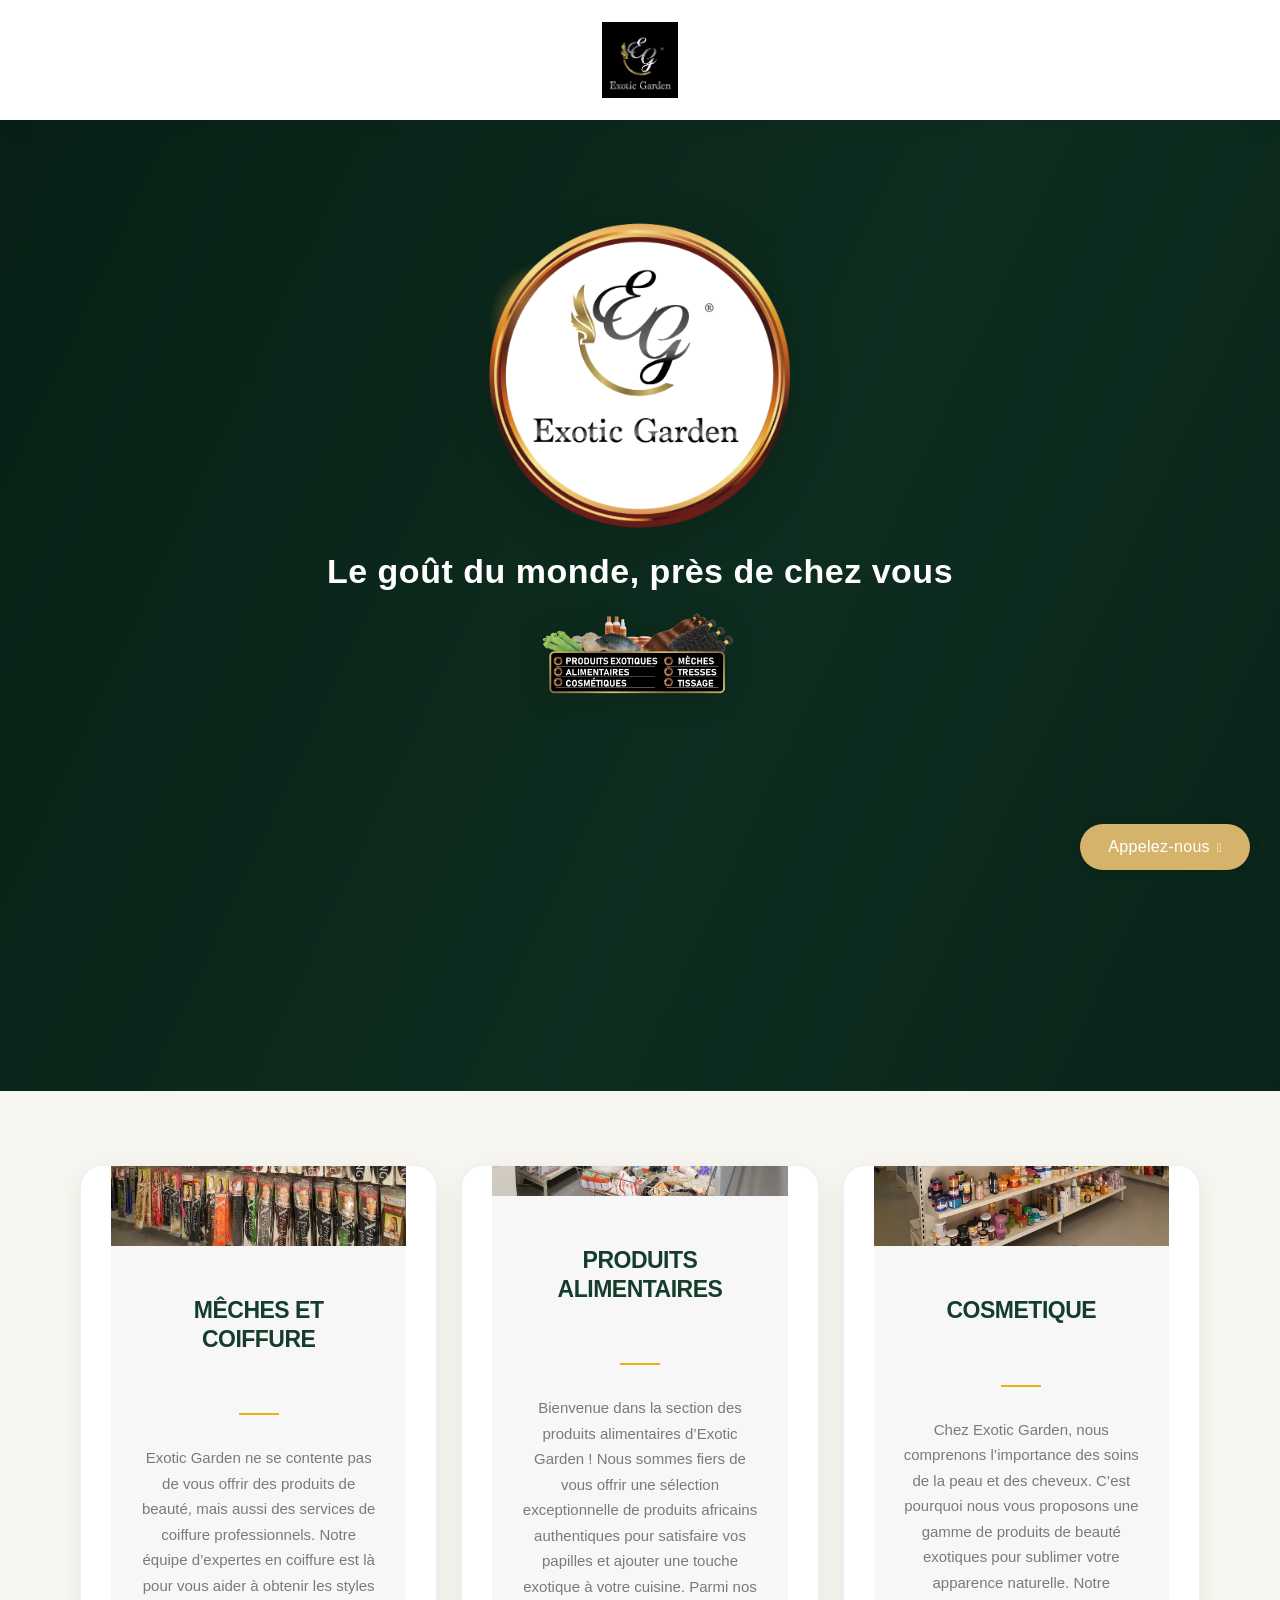
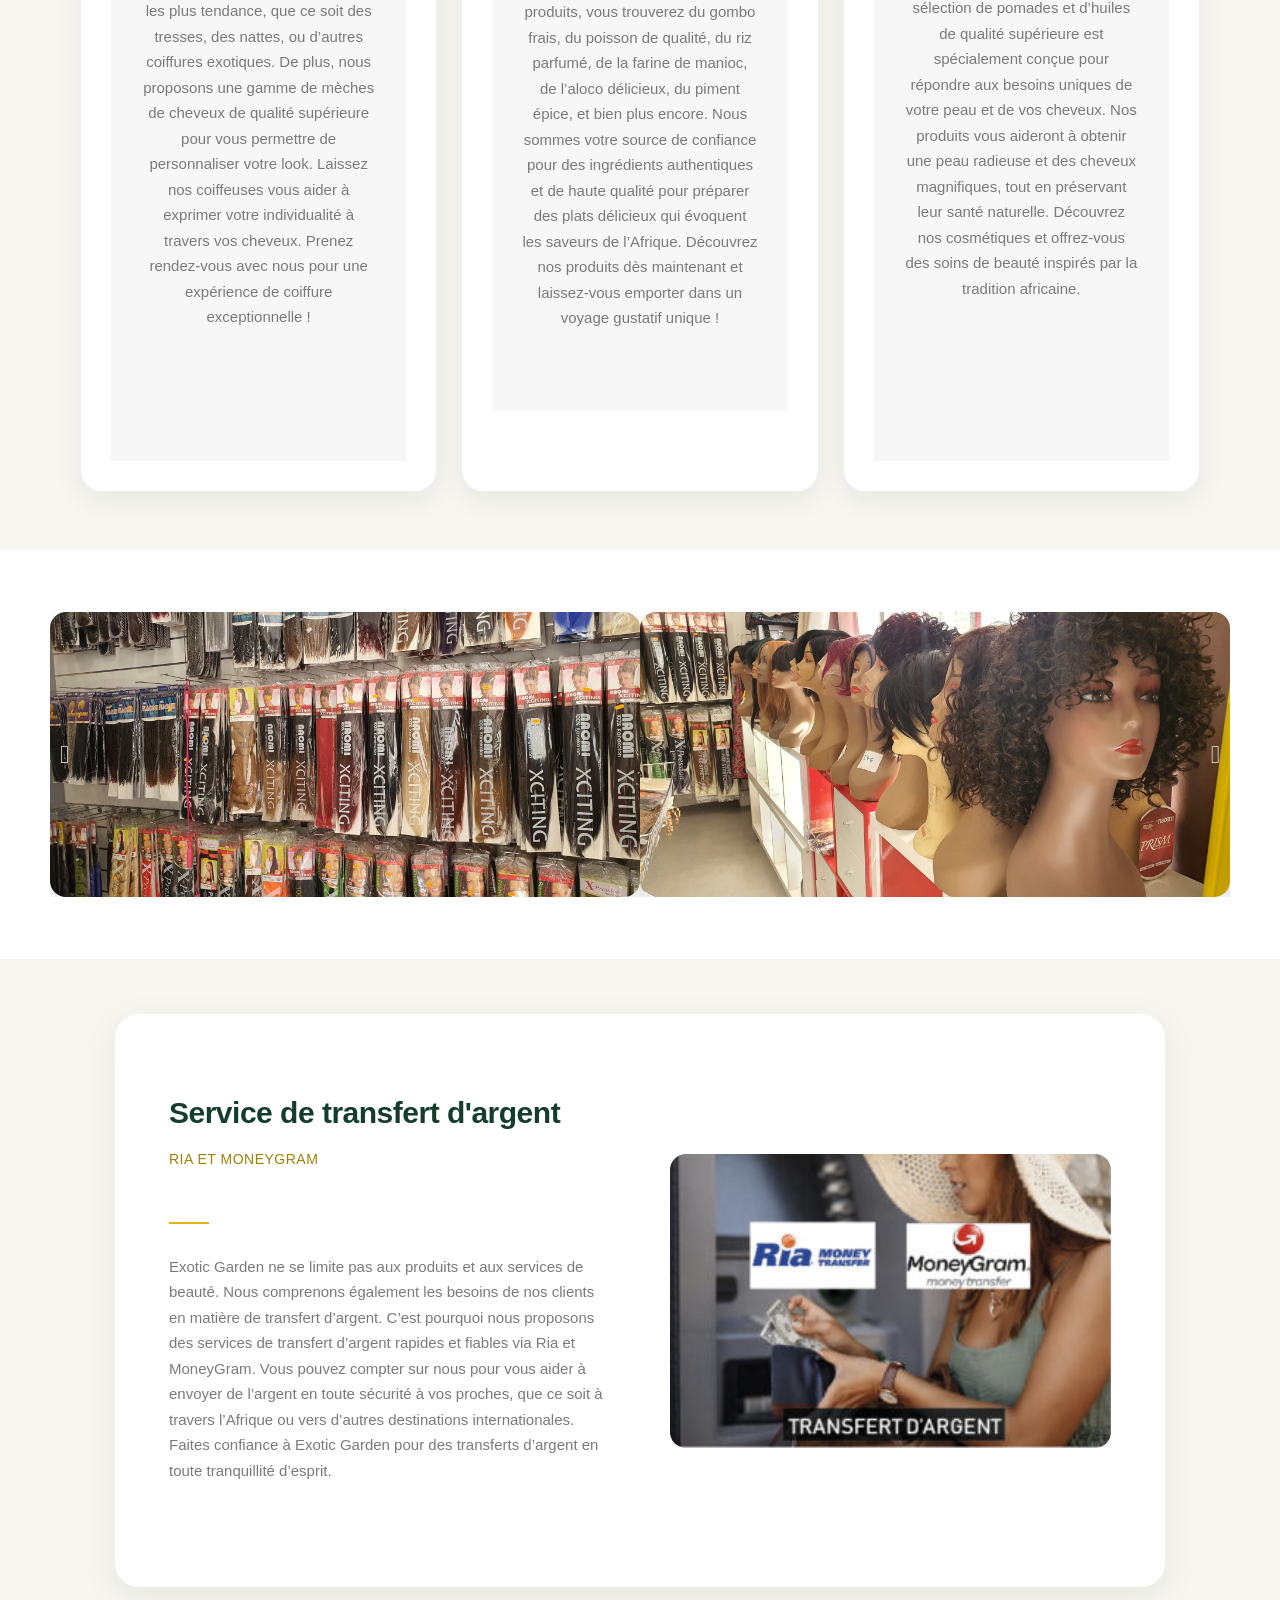
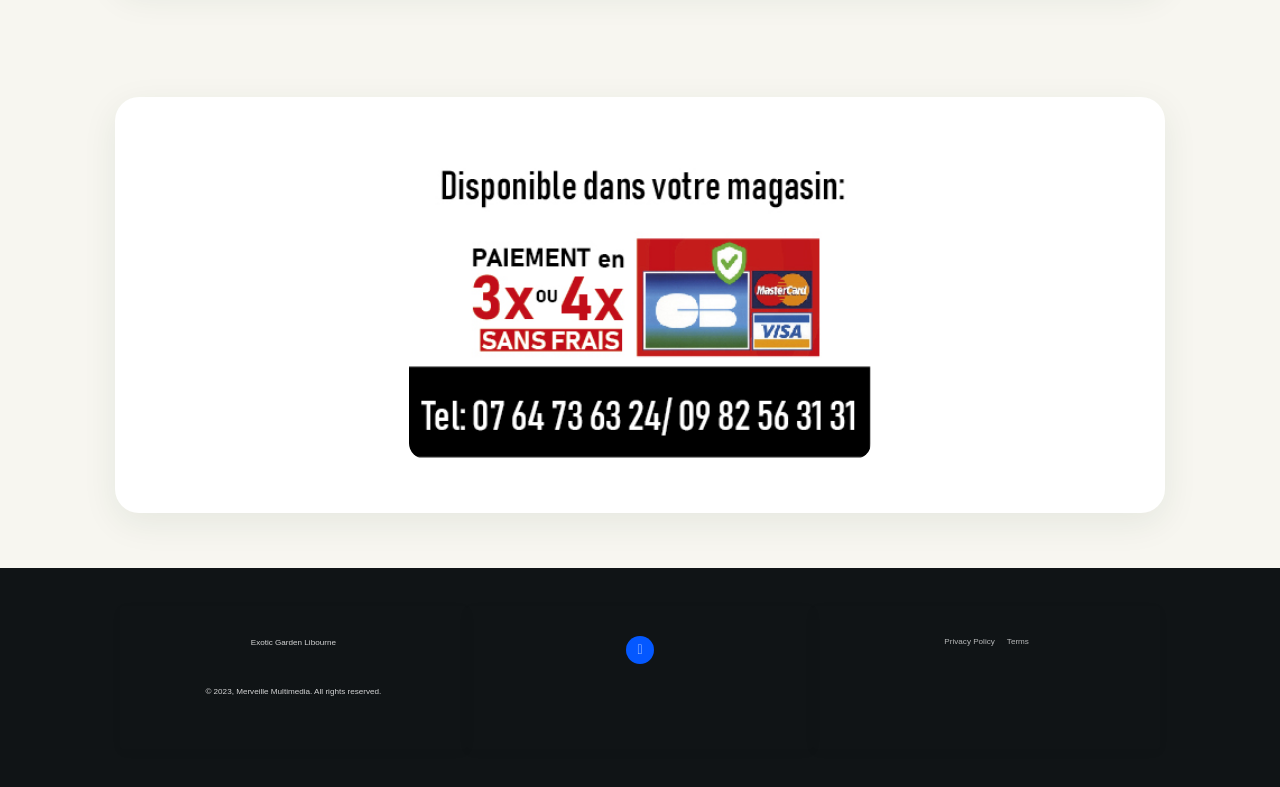
==== commit d24509b5: "Modernise le design de la page d’accueil Exotic Garden" ====
--- a/index.html
+++ b/index.html
@@ -144,7 +144,72 @@
 
 
 
-</style></head>
+</style>
+<style id="exotic-modern-refresh">
+:root{--eg-green:#153d2b;--eg-green-deep:#0c281d;--eg-leaf:#2f6b49;--eg-gold:#d6b36a;--eg-cream:#f7f6f0;--eg-ink:#202820}
+html{scroll-behavior:smooth}
+body{background:var(--eg-cream)!important;color:var(--eg-ink)!important;font-family:Inter,"Segoe UI",Arial,sans-serif!important;line-height:1.65}
+#site-header{background:#fff!important;box-shadow:0 4px 22px rgba(12,40,29,.08);position:relative;z-index:20}
+#site-header-inner{min-height:86px;display:flex;align-items:center;justify-content:center;padding:10px 22px!important}
+#site-logo img.custom-logo{display:block;width:100%;max-width:94px;height:auto;max-height:76px;object-fit:contain}
+#main,#content-wrap,#primary,#content{width:100%;max-width:none!important;margin:0!important;padding:0!important}
+.entry{margin:0!important}
+.elementor-section{overflow:hidden}
+.elementor-element-67623321{min-height:650px!important;display:flex;align-items:center;background-color:var(--eg-green-deep)!important;padding:80px 24px 105px!important;isolation:isolate}
+.elementor-element-67623321 .elementor-background-slideshow__slide__image{background-position:center!important;background-size:cover!important;filter:saturate(.88)}
+.elementor-element-67623321 .elementor-background-overlay{background:linear-gradient(115deg,rgba(7,30,20,.82),rgba(15,49,33,.58) 58%,rgba(8,31,21,.38))!important;opacity:1!important}
+.elementor-element-67623321 .elementor-shape{display:none!important}
+.elementor-element-67623321 .elementor-container{position:relative;z-index:2;max-width:1050px!important}
+.elementor-element-67623321 .elementor-widget-wrap{display:flex;flex-direction:column;align-items:center;gap:18px}
+.elementor-element-67623321 .elementor-element-210ad63 img{width:min(310px,68vw)!important;max-height:310px;object-fit:contain;filter:drop-shadow(0 8px 24px rgba(0,0,0,.15))}
+.elementor-element-67623321 .elementor-element-210ad63{margin:0!important}
+.elementor-element-67623321 .elementor-element-210ad63:after{content:"Le goût du monde, près de chez vous";display:block;color:#fff;text-align:center;font-size:clamp(22px,3vw,34px);font-weight:650;letter-spacing:.015em;line-height:1.25;margin:8px 0 0;text-wrap:balance}
+.elementor-element-67623321 .elementor-element-23d3bd4{margin:0!important;max-width:560px;width:100%}
+.elementor-element-67623321 .elementor-element-23d3bd4 img{width:100%;max-width:560px;height:auto;max-height:180px;object-fit:contain;filter:drop-shadow(0 4px 14px rgba(0,0,0,.18))}
+.elementor-element-67623321 .wpr-pc-wrapper{position:static!important;margin-top:14px}
+.elementor-element-67623321 .wpr-pc-btn{display:inline-flex!important;align-items:center;justify-content:center;background:var(--eg-gold)!important;color:var(--eg-green-deep)!important;border:2px solid var(--eg-gold);border-radius:999px!important;padding:15px 28px!important;font-size:16px!important;font-weight:750!important;letter-spacing:.02em;box-shadow:0 10px 28px rgba(0,0,0,.2);transition:transform .2s,background .2s,box-shadow .2s}
+.elementor-element-67623321 .wpr-pc-btn:hover{transform:translateY(-3px);background:#f0d79d!important;box-shadow:0 14px 34px rgba(0,0,0,.24)}
+.elementor-element-401ba7dc{background:var(--eg-cream)!important;padding:74px 22px 58px!important}
+.elementor-element-401ba7dc>.elementor-container{max-width:1120px!important;gap:24px}
+.elementor-element-401ba7dc .elementor-column{background:#fff;border:1px solid rgba(21,61,43,.08);border-radius:22px;overflow:hidden;box-shadow:0 8px 28px rgba(21,61,43,.07);transition:transform .25s,box-shadow .25s}
+.elementor-element-401ba7dc .elementor-column:hover{transform:translateY(-5px);box-shadow:0 16px 36px rgba(21,61,43,.13)}
+.elementor-element-401ba7dc .elementor-widget-wrap{padding:0 0 20px}
+.elementor-element-401ba7dc img{display:block;width:100%;height:230px;object-fit:cover;border-radius:0!important}
+.elementor-element-401ba7dc h2,.elementor-element-401ba7dc h3{color:var(--eg-green)!important;font-size:clamp(18px,2vw,23px)!important;font-weight:750!important;line-height:1.25;margin:20px 18px 10px!important}
+.elementor-element-67246d20{background:#fff!important;padding:62px 18px!important}
+.elementor-element-67246d20>.elementor-container{max-width:1180px!important}
+.elementor-element-67246d20 img{width:100%;height:clamp(180px,23vw,285px);object-fit:cover;border-radius:16px!important;box-shadow:0 10px 28px rgba(21,61,43,.12);transition:transform .3s,box-shadow .3s}
+.elementor-element-67246d20 .elementor-widget-image{padding:10px!important}
+.elementor-element-67246d20 .elementor-widget-image:hover img{transform:translateY(-4px);box-shadow:0 16px 34px rgba(21,61,43,.18)}
+.elementor-element-6441b4b3,.elementor-element-fb24931{background:var(--eg-cream)!important;padding:55px 22px!important}
+.elementor-element-6441b4b3>.elementor-container,.elementor-element-fb24931>.elementor-container{max-width:1050px!important;background:#fff;border-radius:24px;overflow:hidden;box-shadow:0 10px 35px rgba(21,61,43,.08);padding:24px!important}
+.elementor-element-6441b4b3 h2,.elementor-element-6441b4b3 h3,.elementor-element-fb24931 h2,.elementor-element-fb24931 h3{color:var(--eg-green)!important;font-weight:750!important}
+.elementor-element-6441b4b3 img,.elementor-element-fb24931 img{border-radius:16px!important;max-height:360px;object-fit:cover}
+.elementor-element-48a5423{background:var(--eg-green-deep)!important;color:rgba(255,255,255,.8)!important;padding:38px 22px!important}
+.elementor-element-48a5423,.elementor-element-48a5423 p,.elementor-element-48a5423 a{color:rgba(255,255,255,.82)!important}
+.elementor-element-48a5423 a:hover{color:var(--eg-gold)!important}
+a{transition:color .2s,background .2s}
+img{height:auto}
+@media(max-width:767px){
+ #site-header-inner{min-height:72px}
+ #site-logo img.custom-logo{max-width:76px;max-height:62px}
+ .elementor-element-67623321{min-height:570px!important;padding:54px 18px 72px!important}
+ .elementor-element-67623321 .elementor-element-210ad63 img{width:min(245px,65vw)!important}
+ .elementor-element-67623321 .elementor-element-23d3bd4 img{max-height:140px}
+ .elementor-element-401ba7dc{padding:42px 16px!important}
+ .elementor-element-401ba7dc>.elementor-container{gap:18px}
+ .elementor-element-401ba7dc .elementor-column{margin-bottom:4px}
+ .elementor-element-401ba7dc img{height:205px}
+ .elementor-element-67246d20{padding:36px 12px!important}
+ .elementor-element-67246d20 img{height:210px}
+ .elementor-element-6441b4b3,.elementor-element-fb24931{padding:28px 14px!important}
+ .elementor-element-6441b4b3>.elementor-container,.elementor-element-fb24931>.elementor-container{padding:16px!important;border-radius:18px}
+ .elementor-element-48a5423{padding:28px 18px!important}
+}
+@media(prefers-reduced-motion:reduce){html{scroll-behavior:auto}*,*::before,*::after{transition:none!important;animation:none!important}}
+</style>
+
+</head>
 
 <body data-rsssl="1" class="home page-template-default page page-id-8 wp-custom-logo wp-embed-responsive oceanwp-theme dropdown-mobile no-header-border default-breakpoint content-full-screen page-header-disabled elementor-default elementor-kit-6 elementor-page elementor-page-8 e--ua-blink e--ua-chrome e--ua-mac e--ua-webkit" itemscope="itemscope" itemtype="https://schema.org/WebPage" data-elementor-device-mode="desktop"><!-- BEGIN WAYBACK TOOLBAR INSERT -->
 <div id="outer-wrap" class="site clr">
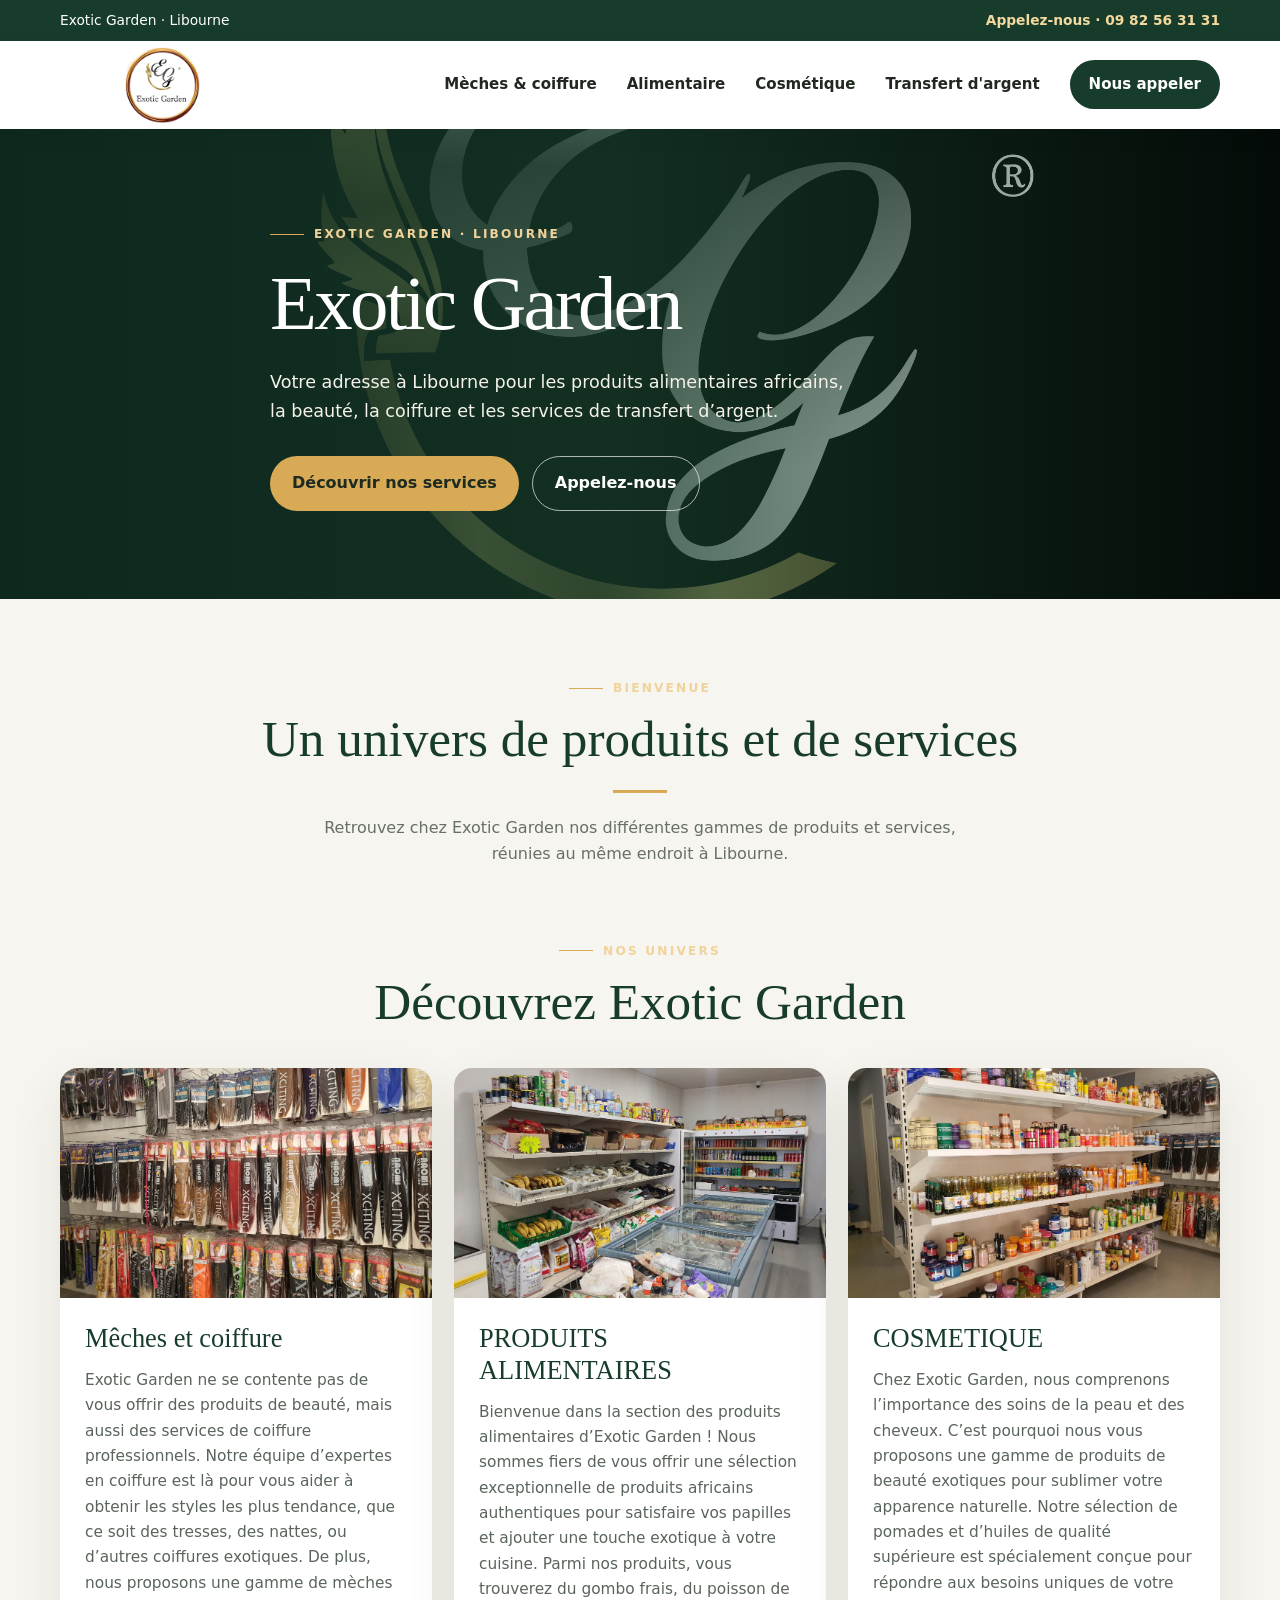
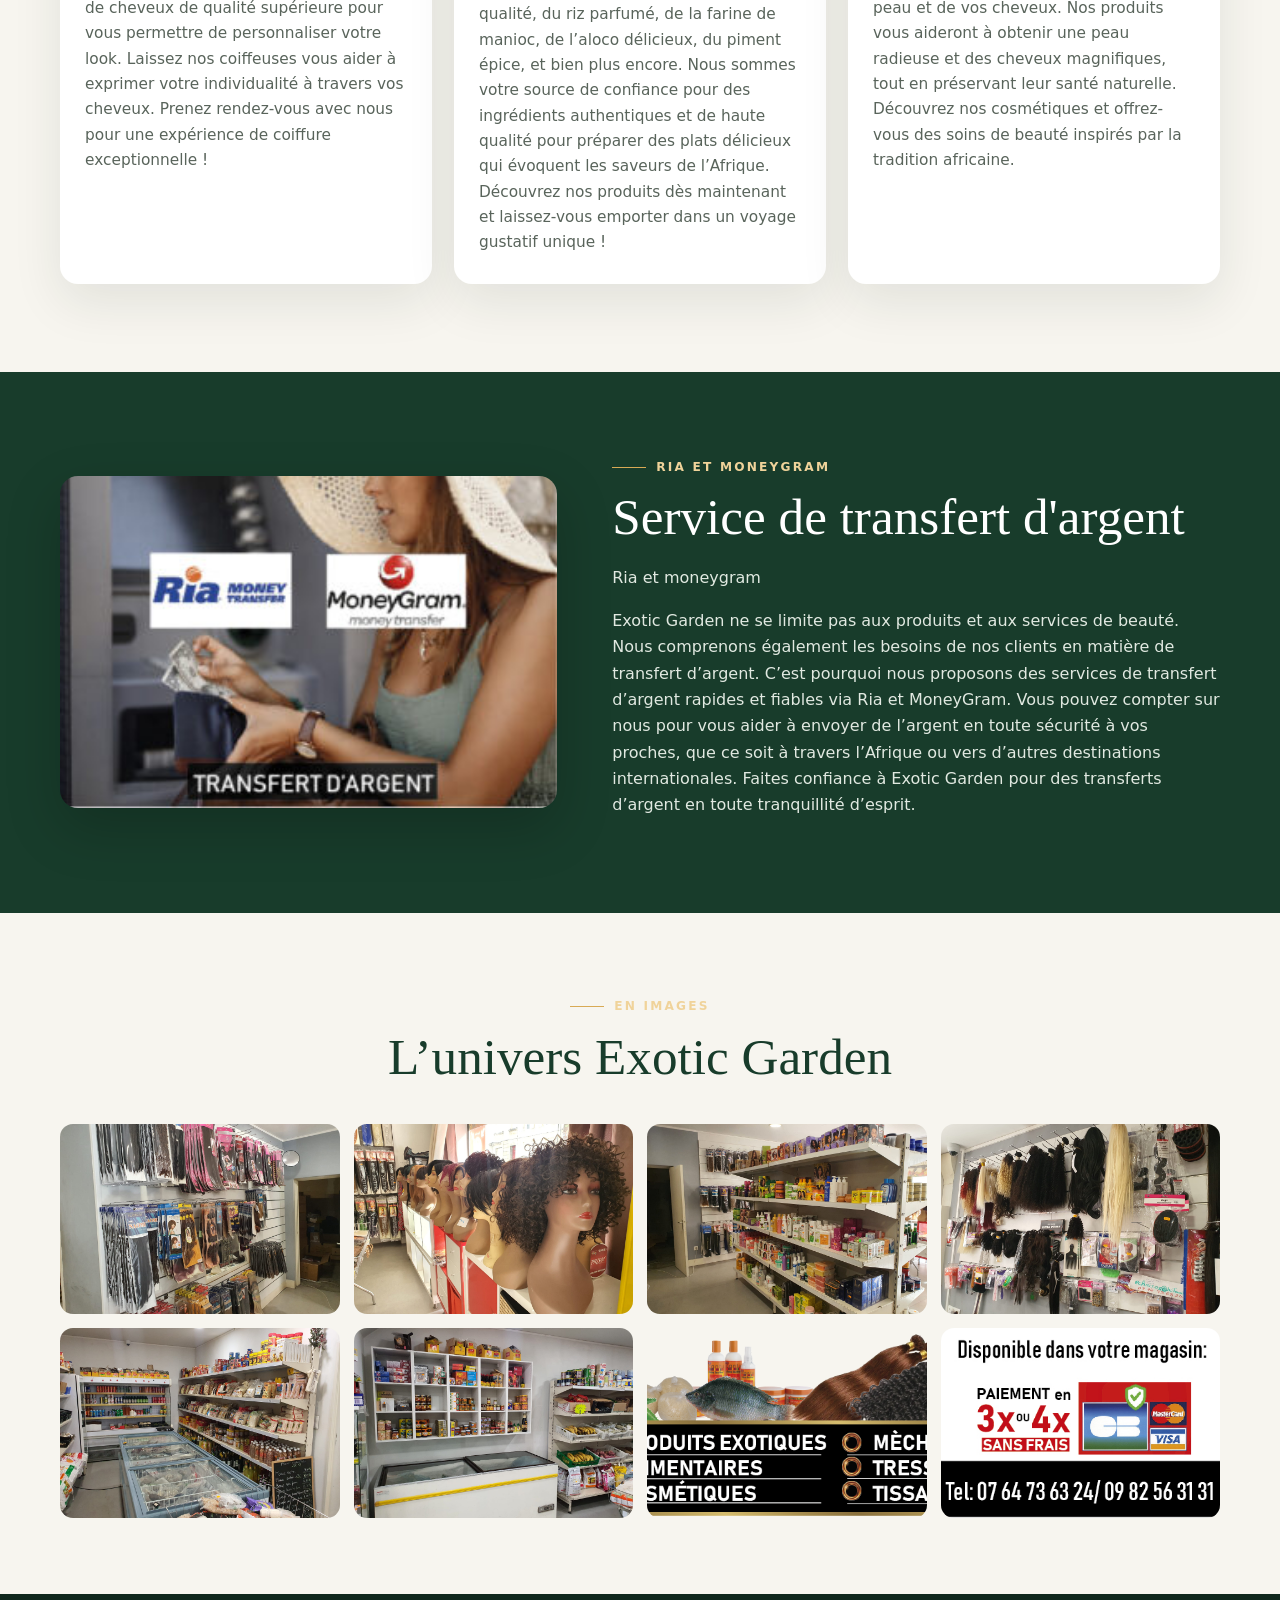
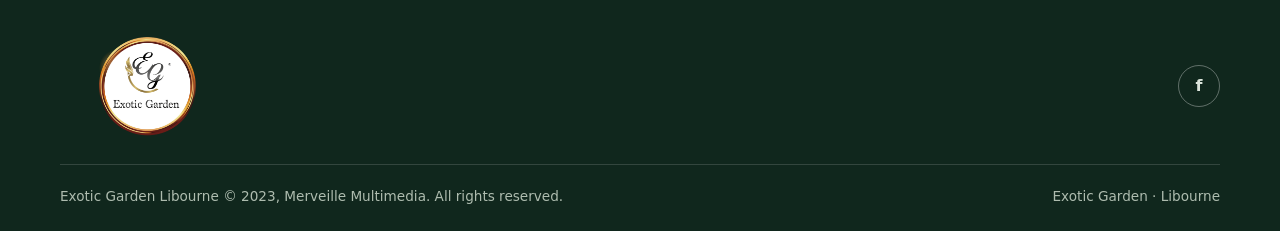
==== commit d0d49035: "Refonte complète de la page d'accueil Exotic Garden" ====
--- a/index.html
+++ b/index.html
@@ -1,654 +1,43 @@
-<!DOCTYPE html>
-<html class="html" lang="fr-FR" style="--wm-toolbar-height: 67px;"><head><meta http-equiv="Content-Type" content="text/html; charset=UTF-8"><link rel="profile" href="https://gmpg.org/xfn/11">
-
-	<title>Exotic Garden – magasin exotique à Libourne</title>
-<meta name="robots" content="max-image-preview:large">
-<meta name="viewport" content="width=device-width, initial-scale=1"><script>
-window._wpemojiSettings = {"baseUrl":"https:\/\/s.w.org\/images\/core\/emoji\/15.0.3\/72x72\/","ext":".png","svgUrl":"https:\/\/s.w.org\/images\/core\/emoji\/15.0.3\/svg\/","svgExt":".svg","source":{"concatemoji":"https:\/\/exotic-garden.fr\/wp-includes\/js\/wp-emoji-release.min.js?ver=2373adf098a5b50db1ef6d627c929037"}};
-/*! This file is auto-generated */
-!function(i,n){var o,s,e;function c(e){try{var t={supportTests:e,timestamp:(new Date).valueOf()};sessionStorage.setItem(o,JSON.stringify(t))}catch(e){}}function p(e,t,n){e.clearRect(0,0,e.canvas.width,e.canvas.height),e.fillText(t,0,0);var t=new Uint32Array(e.getImageData(0,0,e.canvas.width,e.canvas.height).data),r=(e.clearRect(0,0,e.canvas.width,e.canvas.height),e.fillText(n,0,0),new Uint32Array(e.getImageData(0,0,e.canvas.width,e.canvas.height).data));return t.every(function(e,t){return e===r[t]})}function u(e,t,n){switch(t){case"flag":return n(e,"\ud83c\udff3\ufe0f\u200d\u26a7\ufe0f","\ud83c\udff3\ufe0f\u200b\u26a7\ufe0f")?!1:!n(e,"\ud83c\uddfa\ud83c\uddf3","\ud83c\uddfa\u200b\ud83c\uddf3")&&!n(e,"\ud83c\udff4\udb40\udc67\udb40\udc62\udb40\udc65\udb40\udc6e\udb40\udc67\udb40\udc7f","\ud83c\udff4\u200b\udb40\udc67\u200b\udb40\udc62\u200b\udb40\udc65\u200b\udb40\udc6e\u200b\udb40\udc67\u200b\udb40\udc7f");case"emoji":return!n(e,"\ud83d\udc26\u200d\u2b1b","\ud83d\udc26\u200b\u2b1b")}return!1}function f(e,t,n){var r="undefined"!=typeof WorkerGlobalScope&&self instanceof WorkerGlobalScope?new OffscreenCanvas(300,150):i.createElement("canvas"),a=r.getContext("2d",{willReadFrequently:!0}),o=(a.textBaseline="top",a.font="600 32px Arial",{});return e.forEach(function(e){o[e]=t(a,e,n)}),o}function t(e){var t=i.createElement("script");t.src=e,t.defer=!0,i.head.appendChild(t)}"undefined"!=typeof Promise&&(o="wpEmojiSettingsSupports",s=["flag","emoji"],n.supports={everything:!0,everythingExceptFlag:!0},e=new Promise(function(e){i.addEventListener("DOMContentLoaded",e,{once:!0})}),new Promise(function(t){var n=function(){try{var e=JSON.parse(sessionStorage.getItem(o));if("object"==typeof e&&"number"==typeof e.timestamp&&(new Date).valueOf()<e.timestamp+604800&&"object"==typeof e.supportTests)return e.supportTests}catch(e){}return null}();if(!n){if("undefined"!=typeof Worker&&"undefined"!=typeof OffscreenCanvas&&"undefined"!=typeof URL&&URL.createObjectURL&&"undefined"!=typeof Blob)try{var e="postMessage("+f.toString()+"("+[JSON.stringify(s),u.toString(),p.toString()].join(",")+"));",r=new Blob([e],{type:"text/javascript"}),a=new Worker(URL.createObjectURL(r),{name:"wpTestEmojiSupports"});return void(a.onmessage=function(e){c(n=e.data),a.terminate(),t(n)})}catch(e){}c(n=f(s,u,p))}t(n)}).then(function(e){for(var t in e)n.supports[t]=e[t],n.supports.everything=n.supports.everything&&n.supports[t],"flag"!==t&&(n.supports.everythingExceptFlag=n.supports.everythingExceptFlag&&n.supports[t]);n.supports.everythingExceptFlag=n.supports.everythingExceptFlag&&!n.supports.flag,n.DOMReady=!1,n.readyCallback=function(){n.DOMReady=!0}}).then(function(){return e}).then(function(){var e;n.supports.everything||(n.readyCallback(),(e=n.source||{}).concatemoji?t(e.concatemoji):e.wpemoji&&e.twemoji&&(t(e.twemoji),t(e.wpemoji)))}))}((window,document),window._wpemojiSettings);
+<!doctype html>
+<html lang="fr">
+<head>
+<meta charset="utf-8">
+<meta name="viewport" content="width=device-width, initial-scale=1">
+<meta name="theme-color" content="#183c2b">
+<title>Exotic Garden – magasin exotique à Libourne</title>
+<meta name="description" content="Exotic Garden à Libourne : produits alimentaires africains, cosmétiques, mèches et coiffure, transfert d'argent Ria et MoneyGram.">
+<style>
+:root{--green:#183c2b;--green2:#28563e;--gold:#d8aa55;--cream:#f7f5ef;--ink:#202820;--muted:#667067;--white:#fff;--shadow:0 18px 50px #12281b18}
+*{box-sizing:border-box}html{scroll-behavior:smooth}body{margin:0;color:var(--ink);background:var(--cream);font-family:Inter,ui-sans-serif,system-ui,-apple-system,"Segoe UI",sans-serif;line-height:1.65}img{display:block;max-width:100%}a{color:inherit;text-decoration:none}.wrap{width:min(1160px,calc(100% - 44px));margin:auto}
+.topline{background:var(--green);color:#fff;font-size:.86rem}.topline .wrap{display:flex;justify-content:space-between;align-items:center;gap:18px;padding:9px 0}.topline a{color:#f3d99e;font-weight:700}
+header{background:#fff;position:sticky;top:0;z-index:20;box-shadow:0 5px 25px #14271a0c}.nav{min-height:88px;display:flex;align-items:center;justify-content:space-between;gap:28px}.brand img{width:205px;height:76px;object-fit:contain}.links{display:flex;align-items:center;gap:30px;font-size:.94rem;font-weight:650}.links a{transition:color .2s}.links a:hover{color:#a5782f}.call{background:var(--green);color:#fff!important;padding:12px 19px;border-radius:999px}.menu-btn{display:none;border:0;background:var(--green);color:white;border-radius:9px;padding:10px 13px;font-size:1rem}
+.hero{background:linear-gradient(90deg,#102b20ed 0%,#183c2bc9 48%,#183c2b30 100%),url("Exotic Garden – magasin exotique à Libourne_files/logo-exotic-garden_Plan-de-travail-1-copie.jpg") center/cover no-repeat;color:#fff;min-height:470px;display:flex;align-items:center}.hero-inner{padding:82px 0;max-width:740px}.eyebrow{display:inline-flex;align-items:center;gap:10px;color:#f0d39a;text-transform:uppercase;letter-spacing:.18em;font-size:.76rem;font-weight:800}.eyebrow:before{content:"";width:34px;height:1px;background:var(--gold)}h1{font-family:Georgia,serif;font-size:clamp(2.6rem,6vw,5.1rem);line-height:1.03;font-weight:500;letter-spacing:-.035em;margin:20px 0 25px}.hero p{font-size:1.1rem;color:#f4f2e9;max-width:580px}.hero-actions{display:flex;flex-wrap:wrap;gap:13px;margin-top:30px}.btn{display:inline-flex;justify-content:center;align-items:center;padding:13px 22px;border-radius:999px;font-weight:750}.btn-gold{background:var(--gold);color:#1d2b20}.btn-outline{border:1px solid #ffffffa6;color:#fff}
+.intro{padding:72px 0 30px;text-align:center}.intro h2,.section-head h2{font:500 clamp(2rem,4vw,3.2rem)/1.12 Georgia,serif;margin:12px 0;color:var(--green)}.intro .rule{width:54px;height:3px;background:var(--gold);margin:22px auto}.intro p{max-width:680px;margin:auto;color:var(--muted)}
+.services{padding:36px 0 88px}.section-head{text-align:center;margin-bottom:38px}.section-head p{color:var(--muted);margin:10px auto 0;max-width:650px}.grid{display:grid;grid-template-columns:repeat(3,minmax(0,1fr));gap:22px}.card{background:#fff;border-radius:18px;overflow:hidden;box-shadow:var(--shadow);transition:transform .25s,box-shadow .25s}.card:hover{transform:translateY(-5px);box-shadow:0 24px 55px #12281b24}.card img{width:100%;height:230px;object-fit:cover}.card-body{padding:25px 25px 28px}.card h3{font:500 1.65rem/1.2 Georgia,serif;color:var(--green);margin:0 0 13px}.card p{color:#59645b;margin:0;font-size:.96rem}
+.money{padding:78px 0;background:var(--green);color:#fff}.money-inner{display:grid;grid-template-columns: .9fr 1.1fr;gap:55px;align-items:center}.money img{width:100%;max-height:340px;object-fit:cover;border-radius:18px;box-shadow:0 20px 55px #0003}.money h2{font:500 clamp(2rem,4vw,3.2rem)/1.1 Georgia,serif;margin:12px 0 20px}.money p{color:#e1e9e1}.money .eyebrow{color:#f0d39a}
+.gallery{padding:76px 0}.gallery-grid{display:grid;grid-template-columns:repeat(4,1fr);gap:14px}.gallery-grid img{width:100%;height:190px;object-fit:cover;border-radius:13px}
+footer{background:#10271d;color:#dce5dc;padding:42px 0 24px}.foot-top{display:flex;justify-content:space-between;align-items:center;gap:25px;padding-bottom:28px}.foot-logo{width:175px;max-height:100px;object-fit:contain}.social{display:inline-flex;width:42px;height:42px;align-items:center;justify-content:center;border:1px solid #ffffff55;border-radius:50%;font-weight:800}.copyright{border-top:1px solid #ffffff25;padding-top:20px;color:#aebcaf;font-size:.85rem;display:flex;justify-content:space-between;gap:18px;flex-wrap:wrap}
+@media(max-width:820px){.links{gap:15px;font-size:.85rem}.brand img{width:165px}.grid{grid-template-columns:repeat(2,1fr)}.money-inner{grid-template-columns:1fr;gap:30px}.money img{max-height:300px}}
+@media(max-width:640px){.wrap{width:min(100% - 32px,1160px)}.topline .wrap{justify-content:center}.nav{min-height:75px;flex-wrap:wrap;padding:8px 0}.brand img{width:150px;height:60px}.menu-btn{display:block}.links{display:none;order:3;width:100%;padding:5px 0 15px;flex-direction:column;align-items:stretch;gap:0}.links.open{display:flex}.links a{padding:12px 8px;border-top:1px solid #edf0eb}.links .call{text-align:center;margin-top:8px}.hero{min-height:430px;background-position:60% center}.hero-inner{padding:65px 0}.hero p{font-size:1rem}.intro{padding:55px 0 20px}.services{padding:30px 0 60px}.grid{grid-template-columns:1fr;gap:18px}.card img{height:225px}.money{padding:58px 0}.gallery{padding:58px 0}.gallery-grid{grid-template-columns:repeat(2,1fr);gap:10px}.gallery-grid img{height:145px}.foot-top{align-items:flex-start;flex-direction:column}}
+@media(prefers-reduced-motion:reduce){html{scroll-behavior:auto}*,*:before,*:after{transition:none!important}}
+</style>
+</head>
+<body>
+<div class="topline"><div class="wrap"><span>Exotic Garden · Libourne</span><a href="tel:+33982563131">Appelez-nous · 09 82 56 31 31</a></div></div>
+<header><div class="wrap nav"><a class="brand" href="#accueil" aria-label="Exotic Garden, accueil"><img src="Exotic Garden – magasin exotique à Libourne_files/logo-exotic-garden-or_Plan-de-travail-1-768x773.png" alt="Exotic Garden"></a><button class="menu-btn" type="button" aria-expanded="false" aria-controls="navigation">Menu ☰</button><nav class="links" id="navigation"><a href="#coiffure">Mèches & coiffure</a><a href="#alimentaire">Alimentaire</a><a href="#cosmetique">Cosmétique</a><a href="#transfert">Transfert d'argent</a><a class="call" href="tel:+33982563131">Nous appeler</a></nav></div></header>
+<main id="accueil">
+<section class="hero"><div class="wrap hero-inner"><span class="eyebrow">Exotic Garden · Libourne</span><h1>Exotic Garden</h1><p>Votre adresse à Libourne pour les produits alimentaires africains, la beauté, la coiffure et les services de transfert d’argent.</p><div class="hero-actions"><a class="btn btn-gold" href="#services">Découvrir nos services</a><a class="btn btn-outline" href="tel:+33982563131">Appelez-nous</a></div></div></section>
+<section class="intro" id="services"><div class="wrap"><span class="eyebrow">Bienvenue</span><h2>Un univers de produits et de services</h2><div class="rule"></div><p>Retrouvez chez Exotic Garden nos différentes gammes de produits et services, réunies au même endroit à Libourne.</p></div></section>
+<section class="services"><div class="wrap"><div class="section-head"><span class="eyebrow">Nos univers</span><h2>Découvrez Exotic Garden</h2></div><div class="grid">
+<article class="card" id="coiffure"><img src="Exotic Garden – magasin exotique à Libourne_files/meches-1.jpeg" alt="Mèches et coiffure"><div class="card-body"><h3>Mêches et coiffure</h3><p>Exotic Garden ne se contente pas de vous offrir des produits de beauté, mais aussi des services de coiffure professionnels. Notre équipe d’expertes en coiffure est là pour vous aider à obtenir les styles les plus tendance, que ce soit des tresses, des nattes, ou d’autres coiffures exotiques. De plus, nous proposons une gamme de mèches de cheveux de qualité supérieure pour vous permettre de personnaliser votre look. Laissez nos coiffeuses vous aider à exprimer votre individualité à travers vos cheveux. Prenez rendez-vous avec nous pour une expérience de coiffure exceptionnelle !</p></div></article>
+<article class="card" id="alimentaire"><img src="Exotic Garden – magasin exotique à Libourne_files/alimentaire2.jpeg" alt="Produits alimentaires"><div class="card-body"><h3>PRODUITS ALIMENTAIRES</h3><p>Bienvenue dans la section des produits alimentaires d’Exotic Garden ! Nous sommes fiers de vous offrir une sélection exceptionnelle de produits africains authentiques pour satisfaire vos papilles et ajouter une touche exotique à votre cuisine. Parmi nos produits, vous trouverez du gombo frais, du poisson de qualité, du riz parfumé, de la farine de manioc, de l’aloco délicieux, du piment épice, et bien plus encore. Nous sommes votre source de confiance pour des ingrédients authentiques et de haute qualité pour préparer des plats délicieux qui évoquent les saveurs de l’Afrique. Découvrez nos produits dès maintenant et laissez-vous emporter dans un voyage gustatif unique !</p></div></article>
+<article class="card" id="cosmetique"><img src="Exotic Garden – magasin exotique à Libourne_files/cosmetique1.jpeg" alt="Cosmétiques"><div class="card-body"><h3>COSMETIQUE</h3><p>Chez Exotic Garden, nous comprenons l’importance des soins de la peau et des cheveux. C’est pourquoi nous vous proposons une gamme de produits de beauté exotiques pour sublimer votre apparence naturelle. Notre sélection de pomades et d’huiles de qualité supérieure est spécialement conçue pour répondre aux besoins uniques de votre peau et de vos cheveux. Nos produits vous aideront à obtenir une peau radieuse et des cheveux magnifiques, tout en préservant leur santé naturelle. Découvrez nos cosmétiques et offrez-vous des soins de beauté inspirés par la tradition africaine.</p></div></article>
+</div></div></section>
+<section class="money" id="transfert"><div class="wrap money-inner"><img src="Exotic Garden – magasin exotique à Libourne_files/transfert-dargent_Plan-de-travail-1-300x200.jpg" alt="Service de transfert d'argent"><div><span class="eyebrow">Ria et MoneyGram</span><h2>Service de transfert d'argent</h2><p>Ria et moneygram</p><p>Exotic Garden ne se limite pas aux produits et aux services de beauté. Nous comprenons également les besoins de nos clients en matière de transfert d’argent. C’est pourquoi nous proposons des services de transfert d’argent rapides et fiables via Ria et MoneyGram. Vous pouvez compter sur nous pour vous aider à envoyer de l’argent en toute sécurité à vos proches, que ce soit à travers l’Afrique ou vers d’autres destinations internationales. Faites confiance à Exotic Garden pour des transferts d’argent en toute tranquillité d’esprit.</p></div></div></section>
+<section class="gallery"><div class="wrap"><div class="section-head"><span class="eyebrow">En images</span><h2>L’univers Exotic Garden</h2></div><div class="gallery-grid"><img src="Exotic Garden – magasin exotique à Libourne_files/meches2.jpeg" alt="Mèches"><img src="Exotic Garden – magasin exotique à Libourne_files/perruque2.jpeg" alt="Perruques"><img src="Exotic Garden – magasin exotique à Libourne_files/cosmetique2.jpeg" alt="Cosmétiques"><img src="Exotic Garden – magasin exotique à Libourne_files/meches-3.jpeg" alt="Coiffure"><img src="Exotic Garden – magasin exotique à Libourne_files/alimentaire1.jpeg" alt="Produits alimentaires"><img src="Exotic Garden – magasin exotique à Libourne_files/alimentaire3.jpeg" alt="Produits alimentaires"><img src="Exotic Garden – magasin exotique à Libourne_files/listing-produits_Plan-de-travail-1.png" alt="Sélection de produits"><img src="Exotic Garden – magasin exotique à Libourne_files/3-a-4x_Plan-de-travail-1.jpg" alt="Exotic Garden"></div></div></section>
+</main>
+<footer><div class="wrap"><div class="foot-top"><img class="foot-logo" src="Exotic Garden – magasin exotique à Libourne_files/logo-exotic-garden-or_Plan-de-travail-1-768x773.png" alt="Exotic Garden"><a class="social" href="https://www.facebook.com/ex0ticgarden/?locale=fr_FR" target="_blank" rel="noopener noreferrer" aria-label="Facebook">f</a></div><div class="copyright"><span>Exotic Garden Libourne © 2023, Merveille Multimedia. All rights reserved.</span><span>Exotic Garden · Libourne</span></div></div></footer>
+<script>
+const menu=document.querySelector('.menu-btn');const nav=document.querySelector('#navigation');menu.addEventListener('click',()=>{const open=nav.classList.toggle('open');menu.setAttribute('aria-expanded',String(open));});nav.querySelectorAll('a').forEach(link=>link.addEventListener('click',()=>{nav.classList.remove('open');menu.setAttribute('aria-expanded','false');}));
 </script>
-	
-<style id="wp-emoji-styles-inline-css">
-
-	img.wp-smiley, img.emoji {
-		display: inline !important;
-		border: none !important;
-		box-shadow: none !important;
-		height: 1em !important;
-		width: 1em !important;
-		margin: 0 0.07em !important;
-		vertical-align: -0.1em !important;
-		background: none !important;
-		padding: 0 !important;
-	}
-</style>
-<link rel="stylesheet" id="wp-block-library-css" href="./Exotic Garden – magasin exotique à Libourne_files/style.min.css" media="all">
-<style id="wp-block-library-theme-inline-css">
-.wp-block-audio figcaption{color:#555;font-size:13px;text-align:center}.is-dark-theme .wp-block-audio figcaption{color:#ffffffa6}.wp-block-audio{margin:0 0 1em}.wp-block-code{border:1px solid #ccc;border-radius:4px;font-family:Menlo,Consolas,monaco,monospace;padding:.8em 1em}.wp-block-embed figcaption{color:#555;font-size:13px;text-align:center}.is-dark-theme .wp-block-embed figcaption{color:#ffffffa6}.wp-block-embed{margin:0 0 1em}.blocks-gallery-caption{color:#555;font-size:13px;text-align:center}.is-dark-theme .blocks-gallery-caption{color:#ffffffa6}.wp-block-image figcaption{color:#555;font-size:13px;text-align:center}.is-dark-theme .wp-block-image figcaption{color:#ffffffa6}.wp-block-image{margin:0 0 1em}.wp-block-pullquote{border-bottom:4px solid;border-top:4px solid;color:currentColor;margin-bottom:1.75em}.wp-block-pullquote cite,.wp-block-pullquote footer,.wp-block-pullquote__citation{color:currentColor;font-size:.8125em;font-style:normal;text-transform:uppercase}.wp-block-quote{border-left:.25em solid;margin:0 0 1.75em;padding-left:1em}.wp-block-quote cite,.wp-block-quote footer{color:currentColor;font-size:.8125em;font-style:normal;position:relative}.wp-block-quote.has-text-align-right{border-left:none;border-right:.25em solid;padding-left:0;padding-right:1em}.wp-block-quote.has-text-align-center{border:none;padding-left:0}.wp-block-quote.is-large,.wp-block-quote.is-style-large,.wp-block-quote.is-style-plain{border:none}.wp-block-search .wp-block-search__label{font-weight:700}.wp-block-search__button{border:1px solid #ccc;padding:.375em .625em}:where(.wp-block-group.has-background){padding:1.25em 2.375em}.wp-block-separator.has-css-opacity{opacity:.4}.wp-block-separator{border:none;border-bottom:2px solid;margin-left:auto;margin-right:auto}.wp-block-separator.has-alpha-channel-opacity{opacity:1}.wp-block-separator:not(.is-style-wide):not(.is-style-dots){width:100px}.wp-block-separator.has-background:not(.is-style-dots){border-bottom:none;height:1px}.wp-block-separator.has-background:not(.is-style-wide):not(.is-style-dots){height:2px}.wp-block-table{margin:0 0 1em}.wp-block-table td,.wp-block-table th{word-break:normal}.wp-block-table figcaption{color:#555;font-size:13px;text-align:center}.is-dark-theme .wp-block-table figcaption{color:#ffffffa6}.wp-block-video figcaption{color:#555;font-size:13px;text-align:center}.is-dark-theme .wp-block-video figcaption{color:#ffffffa6}.wp-block-video{margin:0 0 1em}.wp-block-template-part.has-background{margin-bottom:0;margin-top:0;padding:1.25em 2.375em}
-</style>
-<style id="classic-theme-styles-inline-css">
-/*! This file is auto-generated */
-.wp-block-button__link{color:#fff;background-color:#32373c;border-radius:9999px;box-shadow:none;text-decoration:none;padding:calc(.667em + 2px) calc(1.333em + 2px);font-size:1.125em}.wp-block-file__button{background:#32373c;color:#fff;text-decoration:none}
-</style>
-<style id="global-styles-inline-css">
-body{--wp--preset--color--black: #000000;--wp--preset--color--cyan-bluish-gray: #abb8c3;--wp--preset--color--white: #ffffff;--wp--preset--color--pale-pink: #f78da7;--wp--preset--color--vivid-red: #cf2e2e;--wp--preset--color--luminous-vivid-orange: #ff6900;--wp--preset--color--luminous-vivid-amber: #fcb900;--wp--preset--color--light-green-cyan: #7bdcb5;--wp--preset--color--vivid-green-cyan: #00d084;--wp--preset--color--pale-cyan-blue: #8ed1fc;--wp--preset--color--vivid-cyan-blue: #0693e3;--wp--preset--color--vivid-purple: #9b51e0;--wp--preset--gradient--vivid-cyan-blue-to-vivid-purple: linear-gradient(135deg,rgba(6,147,227,1) 0%,rgb(155,81,224) 100%);--wp--preset--gradient--light-green-cyan-to-vivid-green-cyan: linear-gradient(135deg,rgb(122,220,180) 0%,rgb(0,208,130) 100%);--wp--preset--gradient--luminous-vivid-amber-to-luminous-vivid-orange: linear-gradient(135deg,rgba(252,185,0,1) 0%,rgba(255,105,0,1) 100%);--wp--preset--gradient--luminous-vivid-orange-to-vivid-red: linear-gradient(135deg,rgba(255,105,0,1) 0%,rgb(207,46,46) 100%);--wp--preset--gradient--very-light-gray-to-cyan-bluish-gray: linear-gradient(135deg,rgb(238,238,238) 0%,rgb(169,184,195) 100%);--wp--preset--gradient--cool-to-warm-spectrum: linear-gradient(135deg,rgb(74,234,220) 0%,rgb(151,120,209) 20%,rgb(207,42,186) 40%,rgb(238,44,130) 60%,rgb(251,105,98) 80%,rgb(254,248,76) 100%);--wp--preset--gradient--blush-light-purple: linear-gradient(135deg,rgb(255,206,236) 0%,rgb(152,150,240) 100%);--wp--preset--gradient--blush-bordeaux: linear-gradient(135deg,rgb(254,205,165) 0%,rgb(254,45,45) 50%,rgb(107,0,62) 100%);--wp--preset--gradient--luminous-dusk: linear-gradient(135deg,rgb(255,203,112) 0%,rgb(199,81,192) 50%,rgb(65,88,208) 100%);--wp--preset--gradient--pale-ocean: linear-gradient(135deg,rgb(255,245,203) 0%,rgb(182,227,212) 50%,rgb(51,167,181) 100%);--wp--preset--gradient--electric-grass: linear-gradient(135deg,rgb(202,248,128) 0%,rgb(113,206,126) 100%);--wp--preset--gradient--midnight: linear-gradient(135deg,rgb(2,3,129) 0%,rgb(40,116,252) 100%);--wp--preset--font-size--small: 13px;--wp--preset--font-size--medium: 20px;--wp--preset--font-size--large: 36px;--wp--preset--font-size--x-large: 42px;--wp--preset--spacing--20: 0.44rem;--wp--preset--spacing--30: 0.67rem;--wp--preset--spacing--40: 1rem;--wp--preset--spacing--50: 1.5rem;--wp--preset--spacing--60: 2.25rem;--wp--preset--spacing--70: 3.38rem;--wp--preset--spacing--80: 5.06rem;--wp--preset--shadow--natural: 6px 6px 9px rgba(0, 0, 0, 0.2);--wp--preset--shadow--deep: 12px 12px 50px rgba(0, 0, 0, 0.4);--wp--preset--shadow--sharp: 6px 6px 0px rgba(0, 0, 0, 0.2);--wp--preset--shadow--outlined: 6px 6px 0px -3px rgba(255, 255, 255, 1), 6px 6px rgba(0, 0, 0, 1);--wp--preset--shadow--crisp: 6px 6px 0px rgba(0, 0, 0, 1);}:where(.is-layout-flex){gap: 0.5em;}:where(.is-layout-grid){gap: 0.5em;}body .is-layout-flex{display: flex;}body .is-layout-flex{flex-wrap: wrap;align-items: center;}body .is-layout-flex > *{margin: 0;}body .is-layout-grid{display: grid;}body .is-layout-grid > *{margin: 0;}:where(.wp-block-columns.is-layout-flex){gap: 2em;}:where(.wp-block-columns.is-layout-grid){gap: 2em;}:where(.wp-block-post-template.is-layout-flex){gap: 1.25em;}:where(.wp-block-post-template.is-layout-grid){gap: 1.25em;}.has-black-color{color: var(--wp--preset--color--black) !important;}.has-cyan-bluish-gray-color{color: var(--wp--preset--color--cyan-bluish-gray) !important;}.has-white-color{color: var(--wp--preset--color--white) !important;}.has-pale-pink-color{color: var(--wp--preset--color--pale-pink) !important;}.has-vivid-red-color{color: var(--wp--preset--color--vivid-red) !important;}.has-luminous-vivid-orange-color{color: var(--wp--preset--color--luminous-vivid-orange) !important;}.has-luminous-vivid-amber-color{color: var(--wp--preset--color--luminous-vivid-amber) !important;}.has-light-green-cyan-color{color: var(--wp--preset--color--light-green-cyan) !important;}.has-vivid-green-cyan-color{color: var(--wp--preset--color--vivid-green-cyan) !important;}.has-pale-cyan-blue-color{color: var(--wp--preset--color--pale-cyan-blue) !important;}.has-vivid-cyan-blue-color{color: var(--wp--preset--color--vivid-cyan-blue) !important;}.has-vivid-purple-color{color: var(--wp--preset--color--vivid-purple) !important;}.has-black-background-color{background-color: var(--wp--preset--color--black) !important;}.has-cyan-bluish-gray-background-color{background-color: var(--wp--preset--color--cyan-bluish-gray) !important;}.has-white-background-color{background-color: var(--wp--preset--color--white) !important;}.has-pale-pink-background-color{background-color: var(--wp--preset--color--pale-pink) !important;}.has-vivid-red-background-color{background-color: var(--wp--preset--color--vivid-red) !important;}.has-luminous-vivid-orange-background-color{background-color: var(--wp--preset--color--luminous-vivid-orange) !important;}.has-luminous-vivid-amber-background-color{background-color: var(--wp--preset--color--luminous-vivid-amber) !important;}.has-light-green-cyan-background-color{background-color: var(--wp--preset--color--light-green-cyan) !important;}.has-vivid-green-cyan-background-color{background-color: var(--wp--preset--color--vivid-green-cyan) !important;}.has-pale-cyan-blue-background-color{background-color: var(--wp--preset--color--pale-cyan-blue) !important;}.has-vivid-cyan-blue-background-color{background-color: var(--wp--preset--color--vivid-cyan-blue) !important;}.has-vivid-purple-background-color{background-color: var(--wp--preset--color--vivid-purple) !important;}.has-black-border-color{border-color: var(--wp--preset--color--black) !important;}.has-cyan-bluish-gray-border-color{border-color: var(--wp--preset--color--cyan-bluish-gray) !important;}.has-white-border-color{border-color: var(--wp--preset--color--white) !important;}.has-pale-pink-border-color{border-color: var(--wp--preset--color--pale-pink) !important;}.has-vivid-red-border-color{border-color: var(--wp--preset--color--vivid-red) !important;}.has-luminous-vivid-orange-border-color{border-color: var(--wp--preset--color--luminous-vivid-orange) !important;}.has-luminous-vivid-amber-border-color{border-color: var(--wp--preset--color--luminous-vivid-amber) !important;}.has-light-green-cyan-border-color{border-color: var(--wp--preset--color--light-green-cyan) !important;}.has-vivid-green-cyan-border-color{border-color: var(--wp--preset--color--vivid-green-cyan) !important;}.has-pale-cyan-blue-border-color{border-color: var(--wp--preset--color--pale-cyan-blue) !important;}.has-vivid-cyan-blue-border-color{border-color: var(--wp--preset--color--vivid-cyan-blue) !important;}.has-vivid-purple-border-color{border-color: var(--wp--preset--color--vivid-purple) !important;}.has-vivid-cyan-blue-to-vivid-purple-gradient-background{background: var(--wp--preset--gradient--vivid-cyan-blue-to-vivid-purple) !important;}.has-light-green-cyan-to-vivid-green-cyan-gradient-background{background: var(--wp--preset--gradient--light-green-cyan-to-vivid-green-cyan) !important;}.has-luminous-vivid-amber-to-luminous-vivid-orange-gradient-background{background: var(--wp--preset--gradient--luminous-vivid-amber-to-luminous-vivid-orange) !important;}.has-luminous-vivid-orange-to-vivid-red-gradient-background{background: var(--wp--preset--gradient--luminous-vivid-orange-to-vivid-red) !important;}.has-very-light-gray-to-cyan-bluish-gray-gradient-background{background: var(--wp--preset--gradient--very-light-gray-to-cyan-bluish-gray) !important;}.has-cool-to-warm-spectrum-gradient-background{background: var(--wp--preset--gradient--cool-to-warm-spectrum) !important;}.has-blush-light-purple-gradient-background{background: var(--wp--preset--gradient--blush-light-purple) !important;}.has-blush-bordeaux-gradient-background{background: var(--wp--preset--gradient--blush-bordeaux) !important;}.has-luminous-dusk-gradient-background{background: var(--wp--preset--gradient--luminous-dusk) !important;}.has-pale-ocean-gradient-background{background: var(--wp--preset--gradient--pale-ocean) !important;}.has-electric-grass-gradient-background{background: var(--wp--preset--gradient--electric-grass) !important;}.has-midnight-gradient-background{background: var(--wp--preset--gradient--midnight) !important;}.has-small-font-size{font-size: var(--wp--preset--font-size--small) !important;}.has-medium-font-size{font-size: var(--wp--preset--font-size--medium) !important;}.has-large-font-size{font-size: var(--wp--preset--font-size--large) !important;}.has-x-large-font-size{font-size: var(--wp--preset--font-size--x-large) !important;}
-.wp-block-navigation a:where(:not(.wp-element-button)){color: inherit;}
-:where(.wp-block-post-template.is-layout-flex){gap: 1.25em;}:where(.wp-block-post-template.is-layout-grid){gap: 1.25em;}
-:where(.wp-block-columns.is-layout-flex){gap: 2em;}:where(.wp-block-columns.is-layout-grid){gap: 2em;}
-.wp-block-pullquote{font-size: 1.5em;line-height: 1.6;}
-</style>
-<link rel="stylesheet" id="contact-form-7-css" href="./Exotic Garden – magasin exotique à Libourne_files/styles.css" media="all">
-<link rel="stylesheet" id="elementor-icons-css" href="./Exotic Garden – magasin exotique à Libourne_files/elementor-icons.min.css" media="all">
-<link rel="stylesheet" id="elementor-frontend-css" href="./Exotic Garden – magasin exotique à Libourne_files/frontend-lite.min.css" media="all">
-<link rel="stylesheet" id="swiper-css" href="./Exotic Garden – magasin exotique à Libourne_files/swiper.min.css" media="all">
-<link rel="stylesheet" id="elementor-post-6-css" href="./Exotic Garden – magasin exotique à Libourne_files/post-6.css" media="all">
-<link rel="stylesheet" id="elementor-global-css" href="./Exotic Garden – magasin exotique à Libourne_files/global.css" media="all">
-<link rel="stylesheet" id="elementor-post-8-css" href="./Exotic Garden – magasin exotique à Libourne_files/post-8.css" media="all">
-<link rel="stylesheet" id="font-awesome-css" href="./Exotic Garden – magasin exotique à Libourne_files/all.min.css" media="all">
-<link rel="stylesheet" id="simple-line-icons-css" href="./Exotic Garden – magasin exotique à Libourne_files/simple-line-icons.min.css" media="all">
-<link rel="stylesheet" id="oceanwp-style-css" href="./Exotic Garden – magasin exotique à Libourne_files/style(1).min.css" media="all">
-<link rel="stylesheet" id="eael-general-css" href="./Exotic Garden – magasin exotique à Libourne_files/general.min.css" media="all">
-<link rel="stylesheet" id="wpr-text-animations-css-css" href="./Exotic Garden – magasin exotique à Libourne_files/text-animations.min.css" media="all">
-<link rel="stylesheet" id="wpr-addons-css-css" href="./Exotic Garden – magasin exotique à Libourne_files/frontend.min.css" media="all">
-<link rel="stylesheet" id="font-awesome-5-all-css" href="./Exotic Garden – magasin exotique à Libourne_files/all(1).min.css" media="all">
-<link rel="stylesheet" id="oe-widgets-style-css" href="./Exotic Garden – magasin exotique à Libourne_files/widgets.css" media="all">
-<link rel="stylesheet" id="google-fonts-1-css" href="./Exotic Garden – magasin exotique à Libourne_files/css" media="all">
-<link rel="stylesheet" id="elementor-icons-shared-0-css" href="./Exotic Garden – magasin exotique à Libourne_files/fontawesome.min.css" media="all">
-<link rel="stylesheet" id="elementor-icons-fa-solid-css" href="./Exotic Garden – magasin exotique à Libourne_files/solid.min.css" media="all">
-<link rel="stylesheet" id="elementor-icons-fa-brands-css" href="./Exotic Garden – magasin exotique à Libourne_files/brands.min.css" media="all">
-<link rel="preconnect" href="https://fonts.gstatic.com/" crossorigin=""><script data-cfasync="false" src="./Exotic Garden – magasin exotique à Libourne_files/jquery.min.js" id="jquery-core-js"></script>
-<script data-cfasync="false" src="./Exotic Garden – magasin exotique à Libourne_files/jquery-migrate.min.js" id="jquery-migrate-js"></script>
-<link rel="https://api.w.org/" href="https://exotic-garden.fr/wp-json/"><link rel="EditURI" type="application/rsd+xml" title="RSD" href="https://exotic-garden.fr/xmlrpc.php?rsd">
-<link rel="canonical" href="https://exotic-garden.fr/">
-<link rel="alternate" type="text/xml+oembed" href="https://exotic-garden.fr/wp-json/oembed/1.0/embed?url=https%3A%2F%2Fexotic-garden.fr%2F&amp;format=xml">
-<meta name="generator" content="Elementor 3.16.4; features: e_dom_optimization, e_optimized_assets_loading, e_optimized_css_loading, additional_custom_breakpoints; settings: css_print_method-external, google_font-enabled, font_display-swap">
-<link rel="icon" href="./Exotic Garden – magasin exotique à Libourne_files/cropped-logo-rond_Plan-de-travail-1-32x32.png" sizes="32x32">
-<link rel="icon" href="./Exotic Garden – magasin exotique à Libourne_files/cropped-logo-rond_Plan-de-travail-1-192x192.png" sizes="192x192">
-<link rel="apple-touch-icon" href="./Exotic Garden – magasin exotique à Libourne_files/cropped-logo-rond_Plan-de-travail-1-180x180.png">
-<meta name="msapplication-TileImage" content="https://exotic-garden.fr/wp-content/uploads/2023/09/cropped-logo-rond_Plan-de-travail-1-270x270.png">
-		<style id="wp-custom-css">
-			/** Start Block Kit CSS:144-3-3a7d335f39a8579c20cdf02f8d462582 **/.envato-block__preview{overflow:visible}/* Envato Kit 141 Custom Styles - Applied to the element under Advanced */.elementor-headline-animation-type-drop-in .elementor-headline-dynamic-wrapper{text-align:center}.envato-kit-141-top-0 h1,.envato-kit-141-top-0 h2,.envato-kit-141-top-0 h3,.envato-kit-141-top-0 h4,.envato-kit-141-top-0 h5,.envato-kit-141-top-0 h6,.envato-kit-141-top-0 p{margin-top:0}.envato-kit-141-newsletter-inline .elementor-field-textual.elementor-size-md{padding-left:1.5rem;padding-right:1.5rem}.envato-kit-141-bottom-0 p{margin-bottom:0}.envato-kit-141-bottom-8 .elementor-price-list .elementor-price-list-item .elementor-price-list-header{margin-bottom:.5rem}.envato-kit-141.elementor-widget-testimonial-carousel.elementor-pagination-type-bullets .swiper-container{padding-bottom:52px}.envato-kit-141-display-inline{display:inline-block}.envato-kit-141 .elementor-slick-slider ul.slick-dots{bottom:-40px}/** End Block Kit CSS:144-3-3a7d335f39a8579c20cdf02f8d462582 **/		</style>
-		<style id="wpr_lightbox_styles">
-				.lg-backdrop {
-					background-color: rgba(0,0,0,0.6) !important;
-				}
-				.lg-toolbar,
-				.lg-dropdown {
-					background-color: rgba(0,0,0,0.8) !important;
-				}
-				.lg-dropdown:after {
-					border-bottom-color: rgba(0,0,0,0.8) !important;
-				}
-				.lg-sub-html {
-					background-color: rgba(0,0,0,0.8) !important;
-				}
-				.lg-thumb-outer,
-				.lg-progress-bar {
-					background-color: #444444 !important;
-				}
-				.lg-progress {
-					background-color: #a90707 !important;
-				}
-				.lg-icon {
-					color: #efefef !important;
-					font-size: 20px !important;
-				}
-				.lg-icon.lg-toogle-thumb {
-					font-size: 24px !important;
-				}
-				.lg-icon:hover,
-				.lg-dropdown-text:hover {
-					color: #ffffff !important;
-				}
-				.lg-sub-html,
-				.lg-dropdown-text {
-					color: #efefef !important;
-					font-size: 14px !important;
-				}
-				#lg-counter {
-					color: #efefef !important;
-					font-size: 14px !important;
-				}
-				.lg-prev,
-				.lg-next {
-					font-size: 35px !important;
-				}
-
-				/* Defaults */
-				.lg-icon {
-				background-color: transparent !important;
-				}
-
-				#lg-counter {
-				opacity: 0.9;
-				}
-
-				.lg-thumb-outer {
-				padding: 0 10px;
-				}
-
-				.lg-thumb-item {
-				border-radius: 0 !important;
-				border: none !important;
-				opacity: 0.5;
-				}
-
-				.lg-thumb-item.active {
-					opacity: 1;
-				}
-	         </style><!-- OceanWP CSS -->
-<style type="text/css">
-/* Colors */body .theme-button,body input[type="submit"],body button[type="submit"],body button,body .button,body div.wpforms-container-full .wpforms-form input[type=submit],body div.wpforms-container-full .wpforms-form button[type=submit],body div.wpforms-container-full .wpforms-form .wpforms-page-button,.woocommerce-cart .wp-element-button,.woocommerce-checkout .wp-element-button,.wp-block-button__link{border-color:#ffffff}body .theme-button:hover,body input[type="submit"]:hover,body button[type="submit"]:hover,body button:hover,body .button:hover,body div.wpforms-container-full .wpforms-form input[type=submit]:hover,body div.wpforms-container-full .wpforms-form input[type=submit]:active,body div.wpforms-container-full .wpforms-form button[type=submit]:hover,body div.wpforms-container-full .wpforms-form button[type=submit]:active,body div.wpforms-container-full .wpforms-form .wpforms-page-button:hover,body div.wpforms-container-full .wpforms-form .wpforms-page-button:active,.woocommerce-cart .wp-element-button:hover,.woocommerce-checkout .wp-element-button:hover,.wp-block-button__link:hover{border-color:#ffffff}/* OceanWP Style Settings CSS */.theme-button,input[type="submit"],button[type="submit"],button,.button,body div.wpforms-container-full .wpforms-form input[type=submit],body div.wpforms-container-full .wpforms-form button[type=submit],body div.wpforms-container-full .wpforms-form .wpforms-page-button{border-style:solid}.theme-button,input[type="submit"],button[type="submit"],button,.button,body div.wpforms-container-full .wpforms-form input[type=submit],body div.wpforms-container-full .wpforms-form button[type=submit],body div.wpforms-container-full .wpforms-form .wpforms-page-button{border-width:1px}form input[type="text"],form input[type="password"],form input[type="email"],form input[type="url"],form input[type="date"],form input[type="month"],form input[type="time"],form input[type="datetime"],form input[type="datetime-local"],form input[type="week"],form input[type="number"],form input[type="search"],form input[type="tel"],form input[type="color"],form select,form textarea,.woocommerce .woocommerce-checkout .select2-container--default .select2-selection--single{border-style:solid}body div.wpforms-container-full .wpforms-form input[type=date],body div.wpforms-container-full .wpforms-form input[type=datetime],body div.wpforms-container-full .wpforms-form input[type=datetime-local],body div.wpforms-container-full .wpforms-form input[type=email],body div.wpforms-container-full .wpforms-form input[type=month],body div.wpforms-container-full .wpforms-form input[type=number],body div.wpforms-container-full .wpforms-form input[type=password],body div.wpforms-container-full .wpforms-form input[type=range],body div.wpforms-container-full .wpforms-form input[type=search],body div.wpforms-container-full .wpforms-form input[type=tel],body div.wpforms-container-full .wpforms-form input[type=text],body div.wpforms-container-full .wpforms-form input[type=time],body div.wpforms-container-full .wpforms-form input[type=url],body div.wpforms-container-full .wpforms-form input[type=week],body div.wpforms-container-full .wpforms-form select,body div.wpforms-container-full .wpforms-form textarea{border-style:solid}form input[type="text"],form input[type="password"],form input[type="email"],form input[type="url"],form input[type="date"],form input[type="month"],form input[type="time"],form input[type="datetime"],form input[type="datetime-local"],form input[type="week"],form input[type="number"],form input[type="search"],form input[type="tel"],form input[type="color"],form select,form textarea{border-radius:3px}body div.wpforms-container-full .wpforms-form input[type=date],body div.wpforms-container-full .wpforms-form input[type=datetime],body div.wpforms-container-full .wpforms-form input[type=datetime-local],body div.wpforms-container-full .wpforms-form input[type=email],body div.wpforms-container-full .wpforms-form input[type=month],body div.wpforms-container-full .wpforms-form input[type=number],body div.wpforms-container-full .wpforms-form input[type=password],body div.wpforms-container-full .wpforms-form input[type=range],body div.wpforms-container-full .wpforms-form input[type=search],body div.wpforms-container-full .wpforms-form input[type=tel],body div.wpforms-container-full .wpforms-form input[type=text],body div.wpforms-container-full .wpforms-form input[type=time],body div.wpforms-container-full .wpforms-form input[type=url],body div.wpforms-container-full .wpforms-form input[type=week],body div.wpforms-container-full .wpforms-form select,body div.wpforms-container-full .wpforms-form textarea{border-radius:3px}/* Header */#site-logo #site-logo-inner,.oceanwp-social-menu .social-menu-inner,#site-header.full_screen-header .menu-bar-inner,.after-header-content .after-header-content-inner{height:100px}#site-navigation-wrap .dropdown-menu >li >a,#site-navigation-wrap .dropdown-menu >li >span.opl-logout-link,.oceanwp-mobile-menu-icon a,.mobile-menu-close,.after-header-content-inner >a{line-height:100px}#site-header,.has-transparent-header .is-sticky #site-header,.has-vh-transparent .is-sticky #site-header.vertical-header,#searchform-header-replace{background-color:#0a0a0a}#site-header.has-header-media .overlay-header-media{background-color:rgba(0,0,0,0.5)}#site-logo #site-logo-inner a img,#site-header.center-header #site-navigation-wrap .middle-site-logo a img{max-width:81px}/* Topbar */#top-bar-wrap,#top-bar-content strong{color:#ffffff}#top-bar-content a,#top-bar-social-alt a{color:#ffffff}#top-bar-content a:hover,#top-bar-social-alt a:hover{color:#846700}/* Blog CSS */.ocean-single-post-header ul.meta-item li a:hover{color:#333333}/* Typography */body{font-size:14px;line-height:1.8}h1,h2,h3,h4,h5,h6,.theme-heading,.widget-title,.oceanwp-widget-recent-posts-title,.comment-reply-title,.entry-title,.sidebar-box .widget-title{line-height:1.4}h1{font-size:23px;line-height:1.4}h2{font-size:20px;line-height:1.4}h3{font-size:18px;line-height:1.4}h4{font-size:17px;line-height:1.4}h5{font-size:14px;line-height:1.4}h6{font-size:15px;line-height:1.4}#top-bar-content,#top-bar-social-alt{font-size:12px;line-height:1.8}#site-logo a.site-logo-text{font-size:24px;line-height:1.8}.dropdown-menu ul li a.menu-link,#site-header.full_screen-header .fs-dropdown-menu ul.sub-menu li a{font-size:12px;line-height:1.2;letter-spacing:.6px}.sidr-class-dropdown-menu li a,a.sidr-class-toggle-sidr-close,#mobile-dropdown ul li a,body #mobile-fullscreen ul li a{font-size:15px;line-height:1.8}.blog-entry.post .blog-entry-header .entry-title a{font-size:24px;line-height:1.4}.ocean-single-post-header .single-post-title{font-size:34px;line-height:1.4;letter-spacing:.6px}.ocean-single-post-header ul.meta-item li,.ocean-single-post-header ul.meta-item li a{font-size:13px;line-height:1.4;letter-spacing:.6px}.ocean-single-post-header .post-author-name,.ocean-single-post-header .post-author-name a{font-size:14px;line-height:1.4;letter-spacing:.6px}.ocean-single-post-header .post-author-description{font-size:12px;line-height:1.4;letter-spacing:.6px}.single-post .entry-title{line-height:1.4;letter-spacing:.6px}.single-post ul.meta li,.single-post ul.meta li a{font-size:14px;line-height:1.4;letter-spacing:.6px}.sidebar-box .widget-title,.sidebar-box.widget_block .wp-block-heading{font-size:13px;line-height:1;letter-spacing:1px}#footer-widgets .footer-box .widget-title{font-size:13px;line-height:1;letter-spacing:1px}#footer-bottom #copyright{font-size:12px;line-height:1}#footer-bottom #footer-bottom-menu{font-size:12px;line-height:1}.woocommerce-store-notice.demo_store{line-height:2;letter-spacing:1.5px}.demo_store .woocommerce-store-notice__dismiss-link{line-height:2;letter-spacing:1.5px}.woocommerce ul.products li.product li.title h2,.woocommerce ul.products li.product li.title a{font-size:14px;line-height:1.5}.woocommerce ul.products li.product li.category,.woocommerce ul.products li.product li.category a{font-size:12px;line-height:1}.woocommerce ul.products li.product .price{font-size:18px;line-height:1}.woocommerce ul.products li.product .button,.woocommerce ul.products li.product .product-inner .added_to_cart{font-size:12px;line-height:1.5;letter-spacing:1px}.woocommerce ul.products li.owp-woo-cond-notice span,.woocommerce ul.products li.owp-woo-cond-notice a{font-size:16px;line-height:1;letter-spacing:1px;font-weight:600;text-transform:capitalize}.woocommerce div.product .product_title{font-size:24px;line-height:1.4;letter-spacing:.6px}.woocommerce div.product p.price{font-size:36px;line-height:1}.woocommerce .owp-btn-normal .summary form button.button,.woocommerce .owp-btn-big .summary form button.button,.woocommerce .owp-btn-very-big .summary form button.button{font-size:12px;line-height:1.5;letter-spacing:1px;text-transform:uppercase}.woocommerce div.owp-woo-single-cond-notice span,.woocommerce div.owp-woo-single-cond-notice a{font-size:18px;line-height:2;letter-spacing:1.5px;font-weight:600;text-transform:capitalize}
-
-
-
-
-</style>
-<style id="exotic-modern-refresh">
-:root{--eg-green:#153d2b;--eg-green-deep:#0c281d;--eg-leaf:#2f6b49;--eg-gold:#d6b36a;--eg-cream:#f7f6f0;--eg-ink:#202820}
-html{scroll-behavior:smooth}
-body{background:var(--eg-cream)!important;color:var(--eg-ink)!important;font-family:Inter,"Segoe UI",Arial,sans-serif!important;line-height:1.65}
-#site-header{background:#fff!important;box-shadow:0 4px 22px rgba(12,40,29,.08);position:relative;z-index:20}
-#site-header-inner{min-height:86px;display:flex;align-items:center;justify-content:center;padding:10px 22px!important}
-#site-logo img.custom-logo{display:block;width:100%;max-width:94px;height:auto;max-height:76px;object-fit:contain}
-#main,#content-wrap,#primary,#content{width:100%;max-width:none!important;margin:0!important;padding:0!important}
-.entry{margin:0!important}
-.elementor-section{overflow:hidden}
-.elementor-element-67623321{min-height:650px!important;display:flex;align-items:center;background-color:var(--eg-green-deep)!important;padding:80px 24px 105px!important;isolation:isolate}
-.elementor-element-67623321 .elementor-background-slideshow__slide__image{background-position:center!important;background-size:cover!important;filter:saturate(.88)}
-.elementor-element-67623321 .elementor-background-overlay{background:linear-gradient(115deg,rgba(7,30,20,.82),rgba(15,49,33,.58) 58%,rgba(8,31,21,.38))!important;opacity:1!important}
-.elementor-element-67623321 .elementor-shape{display:none!important}
-.elementor-element-67623321 .elementor-container{position:relative;z-index:2;max-width:1050px!important}
-.elementor-element-67623321 .elementor-widget-wrap{display:flex;flex-direction:column;align-items:center;gap:18px}
-.elementor-element-67623321 .elementor-element-210ad63 img{width:min(310px,68vw)!important;max-height:310px;object-fit:contain;filter:drop-shadow(0 8px 24px rgba(0,0,0,.15))}
-.elementor-element-67623321 .elementor-element-210ad63{margin:0!important}
-.elementor-element-67623321 .elementor-element-210ad63:after{content:"Le goût du monde, près de chez vous";display:block;color:#fff;text-align:center;font-size:clamp(22px,3vw,34px);font-weight:650;letter-spacing:.015em;line-height:1.25;margin:8px 0 0;text-wrap:balance}
-.elementor-element-67623321 .elementor-element-23d3bd4{margin:0!important;max-width:560px;width:100%}
-.elementor-element-67623321 .elementor-element-23d3bd4 img{width:100%;max-width:560px;height:auto;max-height:180px;object-fit:contain;filter:drop-shadow(0 4px 14px rgba(0,0,0,.18))}
-.elementor-element-67623321 .wpr-pc-wrapper{position:static!important;margin-top:14px}
-.elementor-element-67623321 .wpr-pc-btn{display:inline-flex!important;align-items:center;justify-content:center;background:var(--eg-gold)!important;color:var(--eg-green-deep)!important;border:2px solid var(--eg-gold);border-radius:999px!important;padding:15px 28px!important;font-size:16px!important;font-weight:750!important;letter-spacing:.02em;box-shadow:0 10px 28px rgba(0,0,0,.2);transition:transform .2s,background .2s,box-shadow .2s}
-.elementor-element-67623321 .wpr-pc-btn:hover{transform:translateY(-3px);background:#f0d79d!important;box-shadow:0 14px 34px rgba(0,0,0,.24)}
-.elementor-element-401ba7dc{background:var(--eg-cream)!important;padding:74px 22px 58px!important}
-.elementor-element-401ba7dc>.elementor-container{max-width:1120px!important;gap:24px}
-.elementor-element-401ba7dc .elementor-column{background:#fff;border:1px solid rgba(21,61,43,.08);border-radius:22px;overflow:hidden;box-shadow:0 8px 28px rgba(21,61,43,.07);transition:transform .25s,box-shadow .25s}
-.elementor-element-401ba7dc .elementor-column:hover{transform:translateY(-5px);box-shadow:0 16px 36px rgba(21,61,43,.13)}
-.elementor-element-401ba7dc .elementor-widget-wrap{padding:0 0 20px}
-.elementor-element-401ba7dc img{display:block;width:100%;height:230px;object-fit:cover;border-radius:0!important}
-.elementor-element-401ba7dc h2,.elementor-element-401ba7dc h3{color:var(--eg-green)!important;font-size:clamp(18px,2vw,23px)!important;font-weight:750!important;line-height:1.25;margin:20px 18px 10px!important}
-.elementor-element-67246d20{background:#fff!important;padding:62px 18px!important}
-.elementor-element-67246d20>.elementor-container{max-width:1180px!important}
-.elementor-element-67246d20 img{width:100%;height:clamp(180px,23vw,285px);object-fit:cover;border-radius:16px!important;box-shadow:0 10px 28px rgba(21,61,43,.12);transition:transform .3s,box-shadow .3s}
-.elementor-element-67246d20 .elementor-widget-image{padding:10px!important}
-.elementor-element-67246d20 .elementor-widget-image:hover img{transform:translateY(-4px);box-shadow:0 16px 34px rgba(21,61,43,.18)}
-.elementor-element-6441b4b3,.elementor-element-fb24931{background:var(--eg-cream)!important;padding:55px 22px!important}
-.elementor-element-6441b4b3>.elementor-container,.elementor-element-fb24931>.elementor-container{max-width:1050px!important;background:#fff;border-radius:24px;overflow:hidden;box-shadow:0 10px 35px rgba(21,61,43,.08);padding:24px!important}
-.elementor-element-6441b4b3 h2,.elementor-element-6441b4b3 h3,.elementor-element-fb24931 h2,.elementor-element-fb24931 h3{color:var(--eg-green)!important;font-weight:750!important}
-.elementor-element-6441b4b3 img,.elementor-element-fb24931 img{border-radius:16px!important;max-height:360px;object-fit:cover}
-.elementor-element-48a5423{background:var(--eg-green-deep)!important;color:rgba(255,255,255,.8)!important;padding:38px 22px!important}
-.elementor-element-48a5423,.elementor-element-48a5423 p,.elementor-element-48a5423 a{color:rgba(255,255,255,.82)!important}
-.elementor-element-48a5423 a:hover{color:var(--eg-gold)!important}
-a{transition:color .2s,background .2s}
-img{height:auto}
-@media(max-width:767px){
- #site-header-inner{min-height:72px}
- #site-logo img.custom-logo{max-width:76px;max-height:62px}
- .elementor-element-67623321{min-height:570px!important;padding:54px 18px 72px!important}
- .elementor-element-67623321 .elementor-element-210ad63 img{width:min(245px,65vw)!important}
- .elementor-element-67623321 .elementor-element-23d3bd4 img{max-height:140px}
- .elementor-element-401ba7dc{padding:42px 16px!important}
- .elementor-element-401ba7dc>.elementor-container{gap:18px}
- .elementor-element-401ba7dc .elementor-column{margin-bottom:4px}
- .elementor-element-401ba7dc img{height:205px}
- .elementor-element-67246d20{padding:36px 12px!important}
- .elementor-element-67246d20 img{height:210px}
- .elementor-element-6441b4b3,.elementor-element-fb24931{padding:28px 14px!important}
- .elementor-element-6441b4b3>.elementor-container,.elementor-element-fb24931>.elementor-container{padding:16px!important;border-radius:18px}
- .elementor-element-48a5423{padding:28px 18px!important}
-}
-@media(prefers-reduced-motion:reduce){html{scroll-behavior:auto}*,*::before,*::after{transition:none!important;animation:none!important}}
-</style>
-
-</head>
-
-<body data-rsssl="1" class="home page-template-default page page-id-8 wp-custom-logo wp-embed-responsive oceanwp-theme dropdown-mobile no-header-border default-breakpoint content-full-screen page-header-disabled elementor-default elementor-kit-6 elementor-page elementor-page-8 e--ua-blink e--ua-chrome e--ua-mac e--ua-webkit" itemscope="itemscope" itemtype="https://schema.org/WebPage" data-elementor-device-mode="desktop"><!-- BEGIN WAYBACK TOOLBAR INSERT -->
-<div id="outer-wrap" class="site clr">
-
-		<a class="skip-link screen-reader-text" href="#main">Skip to content</a>
-
-		
-		<div id="wrap" class="clr">
-
-			
-			
-<header id="site-header" class="minimal-header clr" data-height="100" itemscope="itemscope" itemtype="https://schema.org/WPHeader" role="banner">
-
-	
-					
-			<div id="site-header-inner" class="clr container">
-
-				
-				
-
-<div id="site-logo" class="clr" itemscope="" itemtype="https://schema.org/Brand">
-
-	
-	<div id="site-logo-inner" class="clr">
-
-		<a href="./index.html" class="custom-logo-link" rel="home" itemprop="url"><img width="2481" height="2481" src="./Exotic Garden – magasin exotique à Libourne_files/logo-exotic-garden_Plan-de-travail-1-copie.jpg" class="custom-logo" alt="Exotic Garden" itemprop="logo" decoding="async" srcset="./Exotic Garden – magasin exotique à Libourne_files/logo-exotic-garden_Plan-de-travail-1-copie.jpg 2481w, ./Exotic Garden – magasin exotique à Libourne_files/logo-exotic-garden_Plan-de-travail-1-copie-300x300.jpg 300w, ./Exotic Garden – magasin exotique à Libourne_files/logo-exotic-garden_Plan-de-travail-1-copie-1024x1024.jpg 1024w, ./Exotic Garden – magasin exotique à Libourne_files/logo-exotic-garden_Plan-de-travail-1-copie-150x150.jpg 150w, ./Exotic Garden – magasin exotique à Libourne_files/logo-exotic-garden_Plan-de-travail-1-copie-768x768.jpg 768w, ./Exotic Garden – magasin exotique à Libourne_files/logo-exotic-garden_Plan-de-travail-1-copie-1536x1536.jpg 1536w, ./Exotic Garden – magasin exotique à Libourne_files/logo-exotic-garden_Plan-de-travail-1-copie-2048x2048.jpg 2048w, ./Exotic Garden – magasin exotique à Libourne_files/logo-exotic-garden_Plan-de-travail-1-copie-600x600.jpg 600w" sizes="(max-width: 2481px) 100vw, 2481px"></a>
-	</div><!-- #site-logo-inner -->
-
-	
-	
-</div><!-- #site-logo -->
-
-			
-			
-		
-	
-				
-	
-	
-
-	
-
-			</div><!-- #site-header-inner -->
-
-			
-</header><!-- #site-header -->
-
-
-			
-			<main id="main" class="site-main clr" role="main">
-
-				
-	
-	<div id="content-wrap" class="container clr">
-
-		
-		<div id="primary" class="content-area clr">
-
-			
-			<div id="content" class="site-content clr">
-
-				
-				
-<article class="single-page-article clr">
-
-	
-<div class="entry clr" itemprop="text">
-
-	
-			<div data-elementor-type="wp-page" data-elementor-id="8" class="elementor elementor-8">
-									<section class="elementor-section elementor-top-section elementor-element elementor-element-67623321 elementor-section-height-min-height elementor-section-boxed elementor-section-height-default elementor-section-items-middle wpr-particle-no wpr-jarallax-no wpr-parallax-no wpr-sticky-section-no" data-id="67623321" data-element_type="section" data-settings="{&quot;background_background&quot;:&quot;slideshow&quot;,&quot;background_slideshow_gallery&quot;:[{&quot;id&quot;:63,&quot;url&quot;:&quot;https:\/\/exotic-garden.fr\/wp-content\/uploads\/2023\/09\/devanture3.jpeg&quot;},{&quot;id&quot;:64,&quot;url&quot;:&quot;https:\/\/exotic-garden.fr\/wp-content\/uploads\/2023\/09\/devanture-2.jpeg&quot;},{&quot;id&quot;:65,&quot;url&quot;:&quot;https:\/\/exotic-garden.fr\/wp-content\/uploads\/2023\/09\/devanture1jpeg.jpeg&quot;}],&quot;shape_divider_top&quot;:&quot;mountains&quot;,&quot;shape_divider_bottom&quot;:&quot;mountains&quot;,&quot;background_slideshow_loop&quot;:&quot;yes&quot;,&quot;background_slideshow_slide_duration&quot;:5000,&quot;background_slideshow_slide_transition&quot;:&quot;fade&quot;,&quot;background_slideshow_transition_duration&quot;:500}"><div class="elementor-background-slideshow swiper" dir="rtl"><div class="swiper-wrapper"><div class="elementor-background-slideshow__slide swiper-slide"><div class="elementor-background-slideshow__slide__image" style="background-image: url(&quot;./Exotic Garden – magasin exotique à Libourne_files/devanture3.jpeg&quot;);"></div></div><div class="elementor-background-slideshow__slide swiper-slide"><div class="elementor-background-slideshow__slide__image" style="background-image: url(&quot;./Exotic Garden – magasin exotique à Libourne_files/devanture-2.jpeg&quot;);"></div></div><div class="elementor-background-slideshow__slide swiper-slide"><div class="elementor-background-slideshow__slide__image" style="background-image: url(&quot;./Exotic Garden – magasin exotique à Libourne_files/devanture1jpeg.jpeg&quot;);"></div></div></div></div>
-							<div class="elementor-background-overlay"></div>
-						<div class="elementor-shape elementor-shape-top" data-negative="false">
-			<svg xmlns="http://www.w3.org/2000/svg" viewBox="0 0 1000 100" preserveAspectRatio="none">
-	<path class="elementor-shape-fill" opacity="0.33" d="M473,67.3c-203.9,88.3-263.1-34-320.3,0C66,119.1,0,59.7,0,59.7V0h1000v59.7 c0,0-62.1,26.1-94.9,29.3c-32.8,3.3-62.8-12.3-75.8-22.1C806,49.6,745.3,8.7,694.9,4.7S492.4,59,473,67.3z"></path>
-	<path class="elementor-shape-fill" opacity="0.66" d="M734,67.3c-45.5,0-77.2-23.2-129.1-39.1c-28.6-8.7-150.3-10.1-254,39.1 s-91.7-34.4-149.2,0C115.7,118.3,0,39.8,0,39.8V0h1000v36.5c0,0-28.2-18.5-92.1-18.5C810.2,18.1,775.7,67.3,734,67.3z"></path>
-	<path class="elementor-shape-fill" d="M766.1,28.9c-200-57.5-266,65.5-395.1,19.5C242,1.8,242,5.4,184.8,20.6C128,35.8,132.3,44.9,89.9,52.5C28.6,63.7,0,0,0,0 h1000c0,0-9.9,40.9-83.6,48.1S829.6,47,766.1,28.9z"></path>
-</svg>		</div>
-				<div class="elementor-shape elementor-shape-bottom" data-negative="false">
-			<svg xmlns="http://www.w3.org/2000/svg" viewBox="0 0 1000 100" preserveAspectRatio="none">
-	<path class="elementor-shape-fill" opacity="0.33" d="M473,67.3c-203.9,88.3-263.1-34-320.3,0C66,119.1,0,59.7,0,59.7V0h1000v59.7 c0,0-62.1,26.1-94.9,29.3c-32.8,3.3-62.8-12.3-75.8-22.1C806,49.6,745.3,8.7,694.9,4.7S492.4,59,473,67.3z"></path>
-	<path class="elementor-shape-fill" opacity="0.66" d="M734,67.3c-45.5,0-77.2-23.2-129.1-39.1c-28.6-8.7-150.3-10.1-254,39.1 s-91.7-34.4-149.2,0C115.7,118.3,0,39.8,0,39.8V0h1000v36.5c0,0-28.2-18.5-92.1-18.5C810.2,18.1,775.7,67.3,734,67.3z"></path>
-	<path class="elementor-shape-fill" d="M766.1,28.9c-200-57.5-266,65.5-395.1,19.5C242,1.8,242,5.4,184.8,20.6C128,35.8,132.3,44.9,89.9,52.5C28.6,63.7,0,0,0,0 h1000c0,0-9.9,40.9-83.6,48.1S829.6,47,766.1,28.9z"></path>
-</svg>		</div>
-					<div class="elementor-container elementor-column-gap-default">
-					<div class="elementor-column elementor-col-100 elementor-top-column elementor-element elementor-element-1b98ccaf" data-id="1b98ccaf" data-element_type="column">
-			<div class="elementor-widget-wrap elementor-element-populated">
-								<div class="elementor-element elementor-element-210ad63 animated-slow elementor-widget elementor-widget-image animated fadeInDown" data-id="210ad63" data-element_type="widget" data-settings="{&quot;_animation&quot;:&quot;fadeInDown&quot;}" data-widget_type="image.default">
-				<div class="elementor-widget-container">
-			<style>/*! elementor - v3.16.0 - 20-09-2023 */
-.elementor-widget-image{text-align:center}.elementor-widget-image a{display:inline-block}.elementor-widget-image a img[src$=".svg"]{width:48px}.elementor-widget-image img{vertical-align:middle;display:inline-block}</style>												<img decoding="async" width="768" height="773" src="./Exotic Garden – magasin exotique à Libourne_files/logo-exotic-garden-or_Plan-de-travail-1-768x773.png" class="attachment-medium_large size-medium_large wp-image-103" alt="" srcset="./Exotic Garden – magasin exotique à Libourne_files/logo-exotic-garden-or_Plan-de-travail-1-768x773.png 768w, ./Exotic Garden – magasin exotique à Libourne_files/logo-exotic-garden-or_Plan-de-travail-1-298x300.png 298w, ./Exotic Garden – magasin exotique à Libourne_files/logo-exotic-garden-or_Plan-de-travail-1-1017x1024.png 1017w, ./Exotic Garden – magasin exotique à Libourne_files/logo-exotic-garden-or_Plan-de-travail-1-150x150.png 150w, ./Exotic Garden – magasin exotique à Libourne_files/logo-exotic-garden-or_Plan-de-travail-1-1525x1536.png 1525w, ./Exotic Garden – magasin exotique à Libourne_files/logo-exotic-garden-or_Plan-de-travail-1.png 1840w" sizes="(max-width: 768px) 100vw, 768px">															</div>
-				</div>
-				<div class="elementor-element elementor-element-23d3bd4 animated-slow elementor-widget elementor-widget-image animated slideInRight" data-id="23d3bd4" data-element_type="widget" data-settings="{&quot;_animation&quot;:&quot;slideInRight&quot;,&quot;_animation_delay&quot;:0}" data-widget_type="image.default">
-				<div class="elementor-widget-container">
-															<img decoding="async" width="648" height="276" src="./Exotic Garden – magasin exotique à Libourne_files/listing-produits_Plan-de-travail-1.png" class="attachment-medium_large size-medium_large wp-image-298" alt="" srcset="./Exotic Garden – magasin exotique à Libourne_files/listing-produits_Plan-de-travail-1.png 648w, ./Exotic Garden – magasin exotique à Libourne_files/listing-produits_Plan-de-travail-1-300x128.png 300w" sizes="(max-width: 648px) 100vw, 648px">															</div>
-				</div>
-				<div class="elementor-element elementor-element-87162a8 wpr-pc-btn-align-fixed wpr-pc-btn-align-fixed-right wpr-pc-btn-icon-right elementor-widget elementor-widget-wpr-phone-call" data-id="87162a8" data-element_type="widget" data-widget_type="wpr-phone-call.default">
-				<div class="elementor-widget-container">
-			<div class="wpr-pc-wrapper"><a href="tel:+33982563131" class="wpr-pc-btn"><div class="wpr-pc-content"><span class="wpr-pc-text">Appelez-nous</span><span class="wpr-pc-btn-icon"><i class="fas fa-phone"></i></span></div></a></div>		</div>
-				</div>
-				<div class="elementor-element elementor-element-3ac37e7 elementor-widget elementor-widget-spacer" data-id="3ac37e7" data-element_type="widget" data-widget_type="spacer.default">
-				<div class="elementor-widget-container">
-			<style>/*! elementor - v3.16.0 - 20-09-2023 */
-.elementor-column .elementor-spacer-inner{height:var(--spacer-size)}.e-con{--container-widget-width:100%}.e-con-inner>.elementor-widget-spacer,.e-con>.elementor-widget-spacer{width:var(--container-widget-width,var(--spacer-size));--align-self:var(--container-widget-align-self,initial);--flex-shrink:0}.e-con-inner>.elementor-widget-spacer>.elementor-widget-container,.e-con>.elementor-widget-spacer>.elementor-widget-container{height:100%;width:100%}.e-con-inner>.elementor-widget-spacer>.elementor-widget-container>.elementor-spacer,.e-con>.elementor-widget-spacer>.elementor-widget-container>.elementor-spacer{height:100%}.e-con-inner>.elementor-widget-spacer>.elementor-widget-container>.elementor-spacer>.elementor-spacer-inner,.e-con>.elementor-widget-spacer>.elementor-widget-container>.elementor-spacer>.elementor-spacer-inner{height:var(--container-widget-height,var(--spacer-size))}.e-con-inner>.elementor-widget-spacer.elementor-widget-empty,.e-con>.elementor-widget-spacer.elementor-widget-empty{position:relative;min-height:22px;min-width:22px}.e-con-inner>.elementor-widget-spacer.elementor-widget-empty .elementor-widget-empty-icon,.e-con>.elementor-widget-spacer.elementor-widget-empty .elementor-widget-empty-icon{position:absolute;top:0;bottom:0;left:0;right:0;margin:auto;padding:0;width:22px;height:22px}</style>		<div class="elementor-spacer">
-			<div class="elementor-spacer-inner"></div>
-		</div>
-				</div>
-				</div>
-					</div>
-		</div>
-							</div>
-		</section>
-				<section class="elementor-section elementor-top-section elementor-element elementor-element-401ba7dc elementor-section-boxed elementor-section-height-default elementor-section-height-default wpr-particle-no wpr-jarallax-no wpr-parallax-no wpr-sticky-section-no" data-id="401ba7dc" data-element_type="section" data-settings="{&quot;background_background&quot;:&quot;classic&quot;}">
-						<div class="elementor-container elementor-column-gap-wider">
-					<div class="elementor-column elementor-col-33 elementor-top-column elementor-element elementor-element-29b06079 animated fadeInUp" data-id="29b06079" data-element_type="column" data-settings="{&quot;background_background&quot;:&quot;classic&quot;,&quot;animation&quot;:&quot;fadeInUp&quot;}">
-			<div class="elementor-widget-wrap elementor-element-populated">
-								<div class="elementor-element elementor-element-27ea1ee6 elementor-widget elementor-widget-image" data-id="27ea1ee6" data-element_type="widget" data-widget_type="image.default">
-				<div class="elementor-widget-container">
-																<a href="./Exotic Garden – magasin exotique à Libourne_files/meches-1.jpeg" data-elementor-open-lightbox="yes" data-elementor-lightbox-title="meches 1" data-e-action-hash="#elementor-action%3Aaction%3Dlightbox%26settings%3DeyJpZCI6NjEsInVybCI6Imh0dHBzOlwvXC9leG90aWMtZ2FyZGVuLmZyXC93cC1jb250ZW50XC91cGxvYWRzXC8yMDIzXC8wOVwvbWVjaGVzLTEuanBlZyJ9">
-							<img loading="lazy" decoding="async" width="2016" height="1512" src="./Exotic Garden – magasin exotique à Libourne_files/meches-1.jpeg" class="attachment-full size-full wp-image-61" alt="" srcset="./Exotic Garden – magasin exotique à Libourne_files/meches-1.jpeg 2016w, ./Exotic Garden – magasin exotique à Libourne_files/meches-1-300x225.jpeg 300w, ./Exotic Garden – magasin exotique à Libourne_files/meches-1-1024x768.jpeg 1024w, ./Exotic Garden – magasin exotique à Libourne_files/meches-1-768x576.jpeg 768w, ./Exotic Garden – magasin exotique à Libourne_files/meches-1-1536x1152.jpeg 1536w" sizes="(max-width: 2016px) 100vw, 2016px">								</a>
-															</div>
-				</div>
-				<div class="elementor-element elementor-element-6f30e192 elementor-widget elementor-widget-heading" data-id="6f30e192" data-element_type="widget" data-widget_type="heading.default">
-				<div class="elementor-widget-container">
-			<style>/*! elementor - v3.16.0 - 20-09-2023 */
-.elementor-heading-title{padding:0;margin:0;line-height:1}.elementor-widget-heading .elementor-heading-title[class*=elementor-size-]>a{color:inherit;font-size:inherit;line-height:inherit}.elementor-widget-heading .elementor-heading-title.elementor-size-small{font-size:15px}.elementor-widget-heading .elementor-heading-title.elementor-size-medium{font-size:19px}.elementor-widget-heading .elementor-heading-title.elementor-size-large{font-size:29px}.elementor-widget-heading .elementor-heading-title.elementor-size-xl{font-size:39px}.elementor-widget-heading .elementor-heading-title.elementor-size-xxl{font-size:59px}</style><h3 class="elementor-heading-title elementor-size-default">Mêches et coiffure</h3>		</div>
-				</div>
-				<div class="elementor-element elementor-element-1da9be61 elementor-widget-divider--view-line elementor-widget elementor-widget-divider" data-id="1da9be61" data-element_type="widget" data-widget_type="divider.default">
-				<div class="elementor-widget-container">
-			<style>/*! elementor - v3.16.0 - 20-09-2023 */
-.elementor-widget-divider{--divider-border-style:none;--divider-border-width:1px;--divider-color:#0c0d0e;--divider-icon-size:20px;--divider-element-spacing:10px;--divider-pattern-height:24px;--divider-pattern-size:20px;--divider-pattern-url:none;--divider-pattern-repeat:repeat-x}.elementor-widget-divider .elementor-divider{display:flex}.elementor-widget-divider .elementor-divider__text{font-size:15px;line-height:1;max-width:95%}.elementor-widget-divider .elementor-divider__element{margin:0 var(--divider-element-spacing);flex-shrink:0}.elementor-widget-divider .elementor-icon{font-size:var(--divider-icon-size)}.elementor-widget-divider .elementor-divider-separator{display:flex;margin:0;direction:ltr}.elementor-widget-divider--view-line_icon .elementor-divider-separator,.elementor-widget-divider--view-line_text .elementor-divider-separator{align-items:center}.elementor-widget-divider--view-line_icon .elementor-divider-separator:after,.elementor-widget-divider--view-line_icon .elementor-divider-separator:before,.elementor-widget-divider--view-line_text .elementor-divider-separator:after,.elementor-widget-divider--view-line_text .elementor-divider-separator:before{display:block;content:"";border-bottom:0;flex-grow:1;border-top:var(--divider-border-width) var(--divider-border-style) var(--divider-color)}.elementor-widget-divider--element-align-left .elementor-divider .elementor-divider-separator>.elementor-divider__svg:first-of-type{flex-grow:0;flex-shrink:100}.elementor-widget-divider--element-align-left .elementor-divider-separator:before{content:none}.elementor-widget-divider--element-align-left .elementor-divider__element{margin-left:0}.elementor-widget-divider--element-align-right .elementor-divider .elementor-divider-separator>.elementor-divider__svg:last-of-type{flex-grow:0;flex-shrink:100}.elementor-widget-divider--element-align-right .elementor-divider-separator:after{content:none}.elementor-widget-divider--element-align-right .elementor-divider__element{margin-right:0}.elementor-widget-divider:not(.elementor-widget-divider--view-line_text):not(.elementor-widget-divider--view-line_icon) .elementor-divider-separator{border-top:var(--divider-border-width) var(--divider-border-style) var(--divider-color)}.elementor-widget-divider--separator-type-pattern{--divider-border-style:none}.elementor-widget-divider--separator-type-pattern.elementor-widget-divider--view-line .elementor-divider-separator,.elementor-widget-divider--separator-type-pattern:not(.elementor-widget-divider--view-line) .elementor-divider-separator:after,.elementor-widget-divider--separator-type-pattern:not(.elementor-widget-divider--view-line) .elementor-divider-separator:before,.elementor-widget-divider--separator-type-pattern:not([class*=elementor-widget-divider--view]) .elementor-divider-separator{width:100%;min-height:var(--divider-pattern-height);-webkit-mask-size:var(--divider-pattern-size) 100%;mask-size:var(--divider-pattern-size) 100%;-webkit-mask-repeat:var(--divider-pattern-repeat);mask-repeat:var(--divider-pattern-repeat);background-color:var(--divider-color);-webkit-mask-image:var(--divider-pattern-url);mask-image:var(--divider-pattern-url)}.elementor-widget-divider--no-spacing{--divider-pattern-size:auto}.elementor-widget-divider--bg-round{--divider-pattern-repeat:round}.rtl .elementor-widget-divider .elementor-divider__text{direction:rtl}.e-con-inner>.elementor-widget-divider,.e-con>.elementor-widget-divider{width:var(--container-widget-width,100%);--flex-grow:var(--container-widget-flex-grow)}</style>		<div class="elementor-divider">
-			<span class="elementor-divider-separator">
-						</span>
-		</div>
-				</div>
-				</div>
-				<div class="elementor-element elementor-element-76878472 elementor-widget elementor-widget-text-editor" data-id="76878472" data-element_type="widget" data-widget_type="text-editor.default">
-				<div class="elementor-widget-container">
-			<style>/*! elementor - v3.16.0 - 20-09-2023 */
-.elementor-widget-text-editor.elementor-drop-cap-view-stacked .elementor-drop-cap{background-color:#69727d;color:#fff}.elementor-widget-text-editor.elementor-drop-cap-view-framed .elementor-drop-cap{color:#69727d;border:3px solid;background-color:transparent}.elementor-widget-text-editor:not(.elementor-drop-cap-view-default) .elementor-drop-cap{margin-top:8px}.elementor-widget-text-editor:not(.elementor-drop-cap-view-default) .elementor-drop-cap-letter{width:1em;height:1em}.elementor-widget-text-editor .elementor-drop-cap{float:left;text-align:center;line-height:1;font-size:50px}.elementor-widget-text-editor .elementor-drop-cap-letter{display:inline-block}</style>				<p>Exotic Garden ne se contente pas de vous offrir des produits de beauté, mais aussi des services de coiffure professionnels. Notre équipe d’expertes en coiffure est là pour vous aider à obtenir les styles les plus tendance, que ce soit des tresses, des nattes, ou d’autres coiffures exotiques. De plus, nous proposons une gamme de mèches de cheveux de qualité supérieure pour vous permettre de personnaliser votre look. Laissez nos coiffeuses vous aider à exprimer votre individualité à travers vos cheveux. Prenez rendez-vous avec nous pour une expérience de coiffure exceptionnelle !</p>						</div>
-				</div>
-				<div class="elementor-element elementor-element-28e3e2f1 elementor-align-center elementor-widget elementor-widget-button" data-id="28e3e2f1" data-element_type="widget" data-widget_type="button.default">
-				<div class="elementor-widget-container">
-					<div class="elementor-button-wrapper">
-			
-		</div>
-				</div>
-				</div>
-					</div>
-		</div>
-				<div class="elementor-column elementor-col-33 elementor-top-column elementor-element elementor-element-55c70871 animated fadeInUp" data-id="55c70871" data-element_type="column" data-settings="{&quot;background_background&quot;:&quot;classic&quot;,&quot;animation&quot;:&quot;fadeInUp&quot;,&quot;animation_delay&quot;:400}">
-			<div class="elementor-widget-wrap elementor-element-populated">
-								<div class="elementor-element elementor-element-353cccf2 elementor-widget elementor-widget-image" data-id="353cccf2" data-element_type="widget" data-widget_type="image.default">
-				<div class="elementor-widget-container">
-																<a href="./Exotic Garden – magasin exotique à Libourne_files/alimentaire2.jpeg" data-elementor-open-lightbox="yes" data-elementor-lightbox-title="alimentaire2" data-e-action-hash="#elementor-action%3Aaction%3Dlightbox%26settings%3DeyJpZCI6NTQsInVybCI6Imh0dHBzOlwvXC9leG90aWMtZ2FyZGVuLmZyXC93cC1jb250ZW50XC91cGxvYWRzXC8yMDIzXC8wOVwvYWxpbWVudGFpcmUyLmpwZWcifQ%3D%3D">
-							<img loading="lazy" decoding="async" width="2016" height="1512" src="./Exotic Garden – magasin exotique à Libourne_files/alimentaire2.jpeg" class="attachment-full size-full wp-image-54" alt="" srcset="./Exotic Garden – magasin exotique à Libourne_files/alimentaire2.jpeg 2016w, ./Exotic Garden – magasin exotique à Libourne_files/alimentaire2-300x225.jpeg 300w, ./Exotic Garden – magasin exotique à Libourne_files/alimentaire2-1024x768.jpeg 1024w, ./Exotic Garden – magasin exotique à Libourne_files/alimentaire2-768x576.jpeg 768w, ./Exotic Garden – magasin exotique à Libourne_files/alimentaire2-1536x1152.jpeg 1536w" sizes="(max-width: 2016px) 100vw, 2016px">								</a>
-															</div>
-				</div>
-				<div class="elementor-element elementor-element-63d3437c elementor-widget elementor-widget-heading" data-id="63d3437c" data-element_type="widget" data-widget_type="heading.default">
-				<div class="elementor-widget-container">
-			<h3 class="elementor-heading-title elementor-size-default">PRODUITS ALIMENTAIRES</h3>		</div>
-				</div>
-				<div class="elementor-element elementor-element-5de1d6ab elementor-widget-divider--view-line elementor-widget elementor-widget-divider" data-id="5de1d6ab" data-element_type="widget" data-widget_type="divider.default">
-				<div class="elementor-widget-container">
-					<div class="elementor-divider">
-			<span class="elementor-divider-separator">
-						</span>
-		</div>
-				</div>
-				</div>
-				<div class="elementor-element elementor-element-1257e44f elementor-widget elementor-widget-text-editor" data-id="1257e44f" data-element_type="widget" data-widget_type="text-editor.default">
-				<div class="elementor-widget-container">
-							<p>Bienvenue dans la section des produits alimentaires d’Exotic Garden ! Nous sommes fiers de vous offrir une sélection exceptionnelle de produits africains authentiques pour satisfaire vos papilles et ajouter une touche exotique à votre cuisine. Parmi nos produits, vous trouverez du gombo frais, du poisson de qualité, du riz parfumé, de la farine de manioc, de l’aloco délicieux, du piment épice, et bien plus encore. Nous sommes votre source de confiance pour des ingrédients authentiques et de haute qualité pour préparer des plats délicieux qui évoquent les saveurs de l’Afrique. Découvrez nos produits dès maintenant et laissez-vous emporter dans un voyage gustatif unique !</p>						</div>
-				</div>
-				<div class="elementor-element elementor-element-3451a6e3 elementor-align-center elementor-widget elementor-widget-button" data-id="3451a6e3" data-element_type="widget" data-widget_type="button.default">
-				<div class="elementor-widget-container">
-					<div class="elementor-button-wrapper">
-			
-		</div>
-				</div>
-				</div>
-					</div>
-		</div>
-				<div class="elementor-column elementor-col-33 elementor-top-column elementor-element elementor-element-fbf0fcb animated fadeInUp" data-id="fbf0fcb" data-element_type="column" data-settings="{&quot;background_background&quot;:&quot;classic&quot;,&quot;animation&quot;:&quot;fadeInUp&quot;,&quot;animation_delay&quot;:800}">
-			<div class="elementor-widget-wrap elementor-element-populated">
-								<div class="elementor-element elementor-element-27df644b elementor-widget elementor-widget-image" data-id="27df644b" data-element_type="widget" data-widget_type="image.default">
-				<div class="elementor-widget-container">
-																<a href="./Exotic Garden – magasin exotique à Libourne_files/cosmetique1.jpeg" data-elementor-open-lightbox="yes" data-elementor-lightbox-title="cosmetique1" data-e-action-hash="#elementor-action%3Aaction%3Dlightbox%26settings%3DeyJpZCI6NTksInVybCI6Imh0dHBzOlwvXC9leG90aWMtZ2FyZGVuLmZyXC93cC1jb250ZW50XC91cGxvYWRzXC8yMDIzXC8wOVwvY29zbWV0aXF1ZTEuanBlZyJ9">
-							<img loading="lazy" decoding="async" width="2016" height="1512" src="./Exotic Garden – magasin exotique à Libourne_files/cosmetique1.jpeg" class="attachment-full size-full wp-image-59" alt="" srcset="./Exotic Garden – magasin exotique à Libourne_files/cosmetique1.jpeg 2016w, ./Exotic Garden – magasin exotique à Libourne_files/cosmetique1-300x225.jpeg 300w, ./Exotic Garden – magasin exotique à Libourne_files/cosmetique1-1024x768.jpeg 1024w, ./Exotic Garden – magasin exotique à Libourne_files/cosmetique1-768x576.jpeg 768w, ./Exotic Garden – magasin exotique à Libourne_files/cosmetique1-1536x1152.jpeg 1536w" sizes="(max-width: 2016px) 100vw, 2016px">								</a>
-															</div>
-				</div>
-				<div class="elementor-element elementor-element-8caf1b6 elementor-widget elementor-widget-heading" data-id="8caf1b6" data-element_type="widget" data-widget_type="heading.default">
-				<div class="elementor-widget-container">
-			<h3 class="elementor-heading-title elementor-size-default">COSMETIQUE</h3>		</div>
-				</div>
-				<div class="elementor-element elementor-element-58d22a4c elementor-widget-divider--view-line elementor-widget elementor-widget-divider" data-id="58d22a4c" data-element_type="widget" data-widget_type="divider.default">
-				<div class="elementor-widget-container">
-					<div class="elementor-divider">
-			<span class="elementor-divider-separator">
-						</span>
-		</div>
-				</div>
-				</div>
-				<div class="elementor-element elementor-element-c8c9c0c elementor-widget elementor-widget-text-editor" data-id="c8c9c0c" data-element_type="widget" data-widget_type="text-editor.default">
-				<div class="elementor-widget-container">
-							<p>Chez Exotic Garden, nous comprenons l’importance des soins de la peau et des cheveux. C’est pourquoi nous vous proposons une gamme de produits de beauté exotiques pour sublimer votre apparence naturelle. Notre sélection de pomades et d’huiles de qualité supérieure est spécialement conçue pour répondre aux besoins uniques de votre peau et de vos cheveux. Nos produits vous aideront à obtenir une peau radieuse et des cheveux magnifiques, tout en préservant leur santé naturelle. Découvrez nos cosmétiques et offrez-vous des soins de beauté inspirés par la tradition africaine.</p>						</div>
-				</div>
-				<div class="elementor-element elementor-element-580f76bf elementor-align-center elementor-widget elementor-widget-button" data-id="580f76bf" data-element_type="widget" data-widget_type="button.default">
-				<div class="elementor-widget-container">
-					<div class="elementor-button-wrapper">
-			
-		</div>
-				</div>
-				</div>
-					</div>
-		</div>
-							</div>
-		</section>
-				<section class="elementor-section elementor-top-section elementor-element elementor-element-67246d20 elementor-section-full_width elementor-section-height-default elementor-section-height-default wpr-particle-no wpr-jarallax-no wpr-parallax-no wpr-sticky-section-no" data-id="67246d20" data-element_type="section">
-						<div class="elementor-container elementor-column-gap-no">
-					<div class="elementor-column elementor-col-100 elementor-top-column elementor-element elementor-element-300c3f9a" data-id="300c3f9a" data-element_type="column">
-			<div class="elementor-widget-wrap elementor-element-populated">
-								<div class="elementor-element elementor-element-6708746d elementor-arrows-position-inside elementor-widget elementor-widget-image-carousel" data-id="6708746d" data-element_type="widget" data-settings="{&quot;slides_to_show&quot;:&quot;2&quot;,&quot;navigation&quot;:&quot;arrows&quot;,&quot;autoplay&quot;:&quot;yes&quot;,&quot;pause_on_hover&quot;:&quot;yes&quot;,&quot;pause_on_interaction&quot;:&quot;yes&quot;,&quot;autoplay_speed&quot;:5000,&quot;infinite&quot;:&quot;yes&quot;,&quot;speed&quot;:500}" data-widget_type="image-carousel.default">
-				<div class="elementor-widget-container">
-			<style>/*! elementor - v3.16.0 - 20-09-2023 */
-.elementor-widget-image-carousel .swiper,.elementor-widget-image-carousel .swiper-container{position:static}.elementor-widget-image-carousel .swiper-container .swiper-slide figure,.elementor-widget-image-carousel .swiper .swiper-slide figure{line-height:inherit}.elementor-widget-image-carousel .swiper-slide{text-align:center}.elementor-image-carousel-wrapper:not(.swiper-container-initialized):not(.swiper-initialized) .swiper-slide{max-width:calc(100% / var(--e-image-carousel-slides-to-show, 3))}</style>		<div class="elementor-image-carousel-wrapper swiper" dir="ltr">
-			<div class="elementor-image-carousel swiper-wrapper" aria-live="off">
-								<div class="swiper-slide" role="group" aria-roledescription="slide" aria-label="1 sur 9"><figure class="swiper-slide-inner"><img decoding="async" class="swiper-slide-image" src="./Exotic Garden – magasin exotique à Libourne_files/meches-1.jpeg" alt="meches 1"></figure></div><div class="swiper-slide" role="group" aria-roledescription="slide" aria-label="2 sur 9"><figure class="swiper-slide-inner"><img decoding="async" class="swiper-slide-image" src="./Exotic Garden – magasin exotique à Libourne_files/perruque2.jpeg" alt="perruque2"></figure></div><div class="swiper-slide" role="group" aria-roledescription="slide" aria-label="3 sur 9"><figure class="swiper-slide-inner"><img decoding="async" class="swiper-slide-image" src="./Exotic Garden – magasin exotique à Libourne_files/cosmetique1.jpeg" alt="cosmetique1"></figure></div><div class="swiper-slide" role="group" aria-roledescription="slide" aria-label="4 sur 9"><figure class="swiper-slide-inner"><img decoding="async" class="swiper-slide-image" src="./Exotic Garden – magasin exotique à Libourne_files/meches2.jpeg" alt="meches2"></figure></div><div class="swiper-slide" role="group" aria-roledescription="slide" aria-label="5 sur 9"><figure class="swiper-slide-inner"><img decoding="async" class="swiper-slide-image" src="./Exotic Garden – magasin exotique à Libourne_files/cosmetique2.jpeg" alt="cosmetique2"></figure></div><div class="swiper-slide" role="group" aria-roledescription="slide" aria-label="6 sur 9"><figure class="swiper-slide-inner"><img decoding="async" class="swiper-slide-image" src="./Exotic Garden – magasin exotique à Libourne_files/meches-3.jpeg" alt="meches 3"></figure></div><div class="swiper-slide" role="group" aria-roledescription="slide" aria-label="7 sur 9"><figure class="swiper-slide-inner"><img decoding="async" class="swiper-slide-image" src="./Exotic Garden – magasin exotique à Libourne_files/alimentaire1.jpeg" alt="alimentaire1"></figure></div><div class="swiper-slide" role="group" aria-roledescription="slide" aria-label="8 sur 9"><figure class="swiper-slide-inner"><img decoding="async" class="swiper-slide-image" src="./Exotic Garden – magasin exotique à Libourne_files/alimentaire2.jpeg" alt="alimentaire2"></figure></div><div class="swiper-slide" role="group" aria-roledescription="slide" aria-label="9 sur 9"><figure class="swiper-slide-inner"><img decoding="async" class="swiper-slide-image" src="./Exotic Garden – magasin exotique à Libourne_files/alimentaire3.jpeg" alt="alimentaire3"></figure></div>			</div>
-												<div class="elementor-swiper-button elementor-swiper-button-prev" role="button" tabindex="0">
-						<i aria-hidden="true" class="eicon-chevron-left"></i>					</div>
-					<div class="elementor-swiper-button elementor-swiper-button-next" role="button" tabindex="0">
-						<i aria-hidden="true" class="eicon-chevron-right"></i>					</div>
-				
-									</div>
-				</div>
-				</div>
-					</div>
-		</div>
-							</div>
-		</section>
-				<section class="elementor-section elementor-top-section elementor-element elementor-element-6441b4b3 elementor-section-content-middle elementor-section-boxed elementor-section-height-default elementor-section-height-default wpr-particle-no wpr-jarallax-no wpr-parallax-no wpr-sticky-section-no" data-id="6441b4b3" data-element_type="section" data-settings="{&quot;background_background&quot;:&quot;classic&quot;}">
-							<div class="elementor-background-overlay"></div>
-							<div class="elementor-container elementor-column-gap-wider">
-					<div class="elementor-column elementor-col-50 elementor-top-column elementor-element elementor-element-265154b9" data-id="265154b9" data-element_type="column">
-			<div class="elementor-widget-wrap elementor-element-populated">
-								<div class="elementor-element elementor-element-7ecef67a elementor-widget elementor-widget-heading animated fadeInDown" data-id="7ecef67a" data-element_type="widget" data-settings="{&quot;_animation&quot;:&quot;fadeInDown&quot;}" data-widget_type="heading.default">
-				<div class="elementor-widget-container">
-			<h2 class="elementor-heading-title elementor-size-default">Service de transfert d'argent</h2>		</div>
-				</div>
-				<div class="elementor-element elementor-element-58eaf5f1 elementor-widget elementor-widget-text-editor animated fadeInUp" data-id="58eaf5f1" data-element_type="widget" data-settings="{&quot;_animation&quot;:&quot;fadeInUp&quot;,&quot;_animation_delay&quot;:400}" data-widget_type="text-editor.default">
-				<div class="elementor-widget-container">
-							<p>Ria et moneygram</p>						</div>
-				</div>
-				<div class="elementor-element elementor-element-aa95bba elementor-widget-divider--view-line elementor-widget elementor-widget-divider" data-id="aa95bba" data-element_type="widget" data-widget_type="divider.default">
-				<div class="elementor-widget-container">
-					<div class="elementor-divider">
-			<span class="elementor-divider-separator">
-						</span>
-		</div>
-				</div>
-				</div>
-				<div class="elementor-element elementor-element-33955948 elementor-widget elementor-widget-text-editor" data-id="33955948" data-element_type="widget" data-widget_type="text-editor.default">
-				<div class="elementor-widget-container">
-							<p>Exotic Garden ne se limite pas aux produits et aux services de beauté. Nous comprenons également les besoins de nos clients en matière de transfert d’argent. C’est pourquoi nous proposons des services de transfert d’argent rapides et fiables via Ria et MoneyGram. Vous pouvez compter sur nous pour vous aider à envoyer de l’argent en toute sécurité à vos proches, que ce soit à travers l’Afrique ou vers d’autres destinations internationales. Faites confiance à Exotic Garden pour des transferts d’argent en toute tranquillité d’esprit.</p>						</div>
-				</div>
-				<div class="elementor-element elementor-element-32115f9 elementor-align-center elementor-widget elementor-widget-button" data-id="32115f9" data-element_type="widget" data-widget_type="button.default">
-				<div class="elementor-widget-container">
-					<div class="elementor-button-wrapper">
-			
-		</div>
-				</div>
-				</div>
-					</div>
-		</div>
-				<div class="elementor-column elementor-col-50 elementor-top-column elementor-element elementor-element-71b5e503" data-id="71b5e503" data-element_type="column">
-			<div class="elementor-widget-wrap elementor-element-populated">
-								<section class="elementor-section elementor-inner-section elementor-element elementor-element-56da238e elementor-section-boxed elementor-section-height-default elementor-section-height-default wpr-particle-no wpr-jarallax-no wpr-parallax-no wpr-sticky-section-no" data-id="56da238e" data-element_type="section">
-						<div class="elementor-container elementor-column-gap-no">
-					<div class="elementor-column elementor-col-100 elementor-inner-column elementor-element elementor-element-6898efc6" data-id="6898efc6" data-element_type="column">
-			<div class="elementor-widget-wrap elementor-element-populated">
-								<div class="elementor-element elementor-element-1eef8c60 elementor-widget elementor-widget-image" data-id="1eef8c60" data-element_type="widget" data-widget_type="image.default">
-				<div class="elementor-widget-container">
-															<img loading="lazy" decoding="async" width="300" height="200" src="./Exotic Garden – magasin exotique à Libourne_files/transfert-dargent_Plan-de-travail-1-300x200.jpg" class="attachment-medium size-medium wp-image-67" alt="" srcset="./Exotic Garden – magasin exotique à Libourne_files/transfert-dargent_Plan-de-travail-1-300x200.jpg 300w, ./Exotic Garden – magasin exotique à Libourne_files/transfert-dargent_Plan-de-travail-1.jpg 464w" sizes="(max-width: 300px) 100vw, 300px">															</div>
-				</div>
-					</div>
-		</div>
-							</div>
-		</section>
-					</div>
-		</div>
-							</div>
-		</section>
-				<section class="elementor-section elementor-top-section elementor-element elementor-element-fb24931 elementor-section-content-middle elementor-section-boxed elementor-section-height-default elementor-section-height-default wpr-particle-no wpr-jarallax-no wpr-parallax-no wpr-sticky-section-no" data-id="fb24931" data-element_type="section" data-settings="{&quot;background_background&quot;:&quot;classic&quot;}">
-							<div class="elementor-background-overlay"></div>
-							<div class="elementor-container elementor-column-gap-wider">
-					<div class="elementor-column elementor-col-100 elementor-top-column elementor-element elementor-element-63a67fd" data-id="63a67fd" data-element_type="column">
-			<div class="elementor-widget-wrap elementor-element-populated">
-								<div class="elementor-element elementor-element-69da053 animated-slow elementor-widget elementor-widget-image animated slideInLeft" data-id="69da053" data-element_type="widget" data-settings="{&quot;_animation&quot;:&quot;slideInLeft&quot;}" data-widget_type="image.default">
-				<div class="elementor-widget-container">
-															<img loading="lazy" decoding="async" width="412" height="275" src="./Exotic Garden – magasin exotique à Libourne_files/3-a-4x_Plan-de-travail-1.jpg" class="attachment-medium_large size-medium_large wp-image-275" alt="" srcset="./Exotic Garden – magasin exotique à Libourne_files/3-a-4x_Plan-de-travail-1.jpg 412w, ./Exotic Garden – magasin exotique à Libourne_files/3-a-4x_Plan-de-travail-1-300x200.jpg 300w" sizes="(max-width: 412px) 100vw, 412px">															</div>
-				</div>
-					</div>
-		</div>
-							</div>
-		</section>
-				<section class="elementor-section elementor-top-section elementor-element elementor-element-48a5423 envato-kit-141-top-0 elementor-reverse-mobile elementor-section-boxed elementor-section-height-default elementor-section-height-default wpr-particle-no wpr-jarallax-no wpr-parallax-no wpr-sticky-section-no" data-id="48a5423" data-element_type="section" data-settings="{&quot;background_background&quot;:&quot;classic&quot;}">
-							<div class="elementor-background-overlay"></div>
-							<div class="elementor-container elementor-column-gap-wider">
-					<div class="elementor-column elementor-col-33 elementor-top-column elementor-element elementor-element-4c3c5cf0" data-id="4c3c5cf0" data-element_type="column" data-settings="{&quot;background_background&quot;:&quot;classic&quot;}">
-			<div class="elementor-widget-wrap elementor-element-populated">
-								<div class="elementor-element elementor-element-70f17eb6 elementor-widget elementor-widget-text-editor animated fadeIn" data-id="70f17eb6" data-element_type="widget" data-settings="{&quot;_animation&quot;:&quot;fadeIn&quot;,&quot;_animation_delay&quot;:100}" data-widget_type="text-editor.default">
-				<div class="elementor-widget-container">
-							<p>Exotic Garden Libourne</p>						</div>
-				</div>
-				<div class="elementor-element elementor-element-ec81340 elementor-widget elementor-widget-text-editor animated fadeIn" data-id="ec81340" data-element_type="widget" data-settings="{&quot;_animation&quot;:&quot;fadeIn&quot;,&quot;_animation_delay&quot;:100}" data-widget_type="text-editor.default">
-				<div class="elementor-widget-container">
-							<p>© 2023, Merveille Multimedia. All rights reserved.</p>						</div>
-				</div>
-					</div>
-		</div>
-				<div class="elementor-column elementor-col-33 elementor-top-column elementor-element elementor-element-4940bf57" data-id="4940bf57" data-element_type="column" data-settings="{&quot;background_background&quot;:&quot;classic&quot;}">
-			<div class="elementor-widget-wrap elementor-element-populated">
-								<div class="elementor-element elementor-element-665361b3 elementor-shape-rounded elementor-grid-0 e-grid-align-center elementor-widget elementor-widget-social-icons animated fadeIn" data-id="665361b3" data-element_type="widget" data-settings="{&quot;_animation&quot;:&quot;fadeIn&quot;,&quot;_animation_delay&quot;:200}" data-widget_type="social-icons.default">
-				<div class="elementor-widget-container">
-			<style>/*! elementor - v3.16.0 - 20-09-2023 */
-.elementor-widget-social-icons.elementor-grid-0 .elementor-widget-container,.elementor-widget-social-icons.elementor-grid-mobile-0 .elementor-widget-container,.elementor-widget-social-icons.elementor-grid-tablet-0 .elementor-widget-container{line-height:1;font-size:0}.elementor-widget-social-icons:not(.elementor-grid-0):not(.elementor-grid-tablet-0):not(.elementor-grid-mobile-0) .elementor-grid{display:inline-grid}.elementor-widget-social-icons .elementor-grid{grid-column-gap:var(--grid-column-gap,5px);grid-row-gap:var(--grid-row-gap,5px);grid-template-columns:var(--grid-template-columns);justify-content:var(--justify-content,center);justify-items:var(--justify-content,center)}.elementor-icon.elementor-social-icon{font-size:var(--icon-size,25px);line-height:var(--icon-size,25px);width:calc(var(--icon-size, 25px) + (2 * var(--icon-padding, .5em)));height:calc(var(--icon-size, 25px) + (2 * var(--icon-padding, .5em)))}.elementor-social-icon{--e-social-icon-icon-color:#fff;display:inline-flex;background-color:#69727d;align-items:center;justify-content:center;text-align:center;cursor:pointer}.elementor-social-icon i{color:var(--e-social-icon-icon-color)}.elementor-social-icon svg{fill:var(--e-social-icon-icon-color)}.elementor-social-icon:last-child{margin:0}.elementor-social-icon:hover{opacity:.9;color:#fff}.elementor-social-icon-android{background-color:#a4c639}.elementor-social-icon-apple{background-color:#999}.elementor-social-icon-behance{background-color:#1769ff}.elementor-social-icon-bitbucket{background-color:#205081}.elementor-social-icon-codepen{background-color:#000}.elementor-social-icon-delicious{background-color:#39f}.elementor-social-icon-deviantart{background-color:#05cc47}.elementor-social-icon-digg{background-color:#005be2}.elementor-social-icon-dribbble{background-color:#ea4c89}.elementor-social-icon-elementor{background-color:#d30c5c}.elementor-social-icon-envelope{background-color:#ea4335}.elementor-social-icon-facebook,.elementor-social-icon-facebook-f{background-color:#3b5998}.elementor-social-icon-flickr{background-color:#0063dc}.elementor-social-icon-foursquare{background-color:#2d5be3}.elementor-social-icon-free-code-camp,.elementor-social-icon-freecodecamp{background-color:#006400}.elementor-social-icon-github{background-color:#333}.elementor-social-icon-gitlab{background-color:#e24329}.elementor-social-icon-globe{background-color:#69727d}.elementor-social-icon-google-plus,.elementor-social-icon-google-plus-g{background-color:#dd4b39}.elementor-social-icon-houzz{background-color:#7ac142}.elementor-social-icon-instagram{background-color:#262626}.elementor-social-icon-jsfiddle{background-color:#487aa2}.elementor-social-icon-link{background-color:#818a91}.elementor-social-icon-linkedin,.elementor-social-icon-linkedin-in{background-color:#0077b5}.elementor-social-icon-medium{background-color:#00ab6b}.elementor-social-icon-meetup{background-color:#ec1c40}.elementor-social-icon-mixcloud{background-color:#273a4b}.elementor-social-icon-odnoklassniki{background-color:#f4731c}.elementor-social-icon-pinterest{background-color:#bd081c}.elementor-social-icon-product-hunt{background-color:#da552f}.elementor-social-icon-reddit{background-color:#ff4500}.elementor-social-icon-rss{background-color:#f26522}.elementor-social-icon-shopping-cart{background-color:#4caf50}.elementor-social-icon-skype{background-color:#00aff0}.elementor-social-icon-slideshare{background-color:#0077b5}.elementor-social-icon-snapchat{background-color:#fffc00}.elementor-social-icon-soundcloud{background-color:#f80}.elementor-social-icon-spotify{background-color:#2ebd59}.elementor-social-icon-stack-overflow{background-color:#fe7a15}.elementor-social-icon-steam{background-color:#00adee}.elementor-social-icon-stumbleupon{background-color:#eb4924}.elementor-social-icon-telegram{background-color:#2ca5e0}.elementor-social-icon-thumb-tack{background-color:#1aa1d8}.elementor-social-icon-tripadvisor{background-color:#589442}.elementor-social-icon-tumblr{background-color:#35465c}.elementor-social-icon-twitch{background-color:#6441a5}.elementor-social-icon-twitter{background-color:#1da1f2}.elementor-social-icon-viber{background-color:#665cac}.elementor-social-icon-vimeo{background-color:#1ab7ea}.elementor-social-icon-vk{background-color:#45668e}.elementor-social-icon-weibo{background-color:#dd2430}.elementor-social-icon-weixin{background-color:#31a918}.elementor-social-icon-whatsapp{background-color:#25d366}.elementor-social-icon-wordpress{background-color:#21759b}.elementor-social-icon-xing{background-color:#026466}.elementor-social-icon-yelp{background-color:#af0606}.elementor-social-icon-youtube{background-color:#cd201f}.elementor-social-icon-500px{background-color:#0099e5}.elementor-shape-rounded .elementor-icon.elementor-social-icon{border-radius:10%}.elementor-shape-circle .elementor-icon.elementor-social-icon{border-radius:50%}</style>		<div class="elementor-social-icons-wrapper elementor-grid">
-							<span class="elementor-grid-item">
-					<a class="elementor-icon elementor-social-icon elementor-social-icon-facebook-f elementor-repeater-item-4c97b71" href="https://www.facebook.com/ex0ticgarden/?locale=fr_FR" target="_blank">
-						<span class="elementor-screen-only">Facebook-f</span>
-						<i class="fab fa-facebook-f"></i>					</a>
-				</span>
-					</div>
-				</div>
-				</div>
-					</div>
-		</div>
-				<div class="elementor-column elementor-col-33 elementor-top-column elementor-element elementor-element-2ac9a643" data-id="2ac9a643" data-element_type="column" data-settings="{&quot;background_background&quot;:&quot;classic&quot;}">
-			<div class="elementor-widget-wrap elementor-element-populated">
-								<div class="elementor-element elementor-element-584b76e4 elementor-icon-list--layout-inline elementor-align-center elementor-mobile-align-center elementor-list-item-link-full_width elementor-widget elementor-widget-icon-list animated fadeIn" data-id="584b76e4" data-element_type="widget" data-settings="{&quot;_animation&quot;:&quot;fadeIn&quot;,&quot;_animation_delay&quot;:300}" data-widget_type="icon-list.default">
-				<div class="elementor-widget-container">
-			<link rel="stylesheet" href="./Exotic Garden – magasin exotique à Libourne_files/widget-icon-list.min.css">		<ul class="elementor-icon-list-items elementor-inline-items">
-							<li class="elementor-icon-list-item elementor-inline-item">
-											<a href="#">
-
-											<span class="elementor-icon-list-text">Privacy Policy</span>
-											</a>
-									</li>
-								<li class="elementor-icon-list-item elementor-inline-item">
-											<a href="#">
-
-											<span class="elementor-icon-list-text">Terms</span>
-											</a>
-									</li>
-						</ul>
-				</div>
-				</div>
-					</div>
-		</div>
-							</div>
-		</section>
-							</div>
-		
-	
-</div>
-
-</article>
-
-				
-			</div><!-- #content -->
-
-			
-		</div><!-- #primary -->
-
-		
-	</div><!-- #content-wrap -->
-
-	
-
-	</main><!-- #main -->
-
-	
-	
-	
-		
-	
-	
-</div><!-- #wrap -->
-
-
-</div><!-- #outer-wrap -->
-
-
-
-<a aria-label="Scroll to the top of the page" href="#" id="scroll-top" class="scroll-top-right" style="opacity: 0; display: none;"><i class=" fa fa-angle-up" aria-hidden="true" role="img"></i></a>
-
-
-
-
-<link rel="stylesheet" id="e-animations-css" href="./Exotic Garden – magasin exotique à Libourne_files/animations.min.css" media="all">
-<script src="./Exotic Garden – magasin exotique à Libourne_files/index.js" id="swv-js"></script>
-<script id="contact-form-7-js-extra">
-var wpcf7 = {"api":{"root":"https:\/\/exotic-garden.fr\/wp-json\/","namespace":"contact-form-7\/v1"}};
-</script>
-<script src="./Exotic Garden – magasin exotique à Libourne_files/index(1).js" id="contact-form-7-js"></script>
-<script src="./Exotic Garden – magasin exotique à Libourne_files/particles.js" id="wpr-particles-js"></script>
-<script src="./Exotic Garden – magasin exotique à Libourne_files/jarallax.min.js" id="wpr-jarallax-js"></script>
-<script src="./Exotic Garden – magasin exotique à Libourne_files/parallax.min.js" id="wpr-parallax-hover-js"></script>
-<script src="./Exotic Garden – magasin exotique à Libourne_files/imagesloaded.min.js" id="imagesloaded-js"></script>
-<script id="oceanwp-main-js-extra">
-var oceanwpLocalize = {"nonce":"44f94164d2","isRTL":"","menuSearchStyle":"drop_down","mobileMenuSearchStyle":"disabled","sidrSource":null,"sidrDisplace":"1","sidrSide":"left","sidrDropdownTarget":"link","verticalHeaderTarget":"link","customScrollOffset":"0","customSelects":".woocommerce-ordering .orderby, #dropdown_product_cat, .widget_categories select, .widget_archive select, .single-product .variations_form .variations select","ajax_url":"https:\/\/exotic-garden.fr\/wp-admin\/admin-ajax.php","oe_mc_wpnonce":"72fd3d8042"};
-</script>
-<script src="./Exotic Garden – magasin exotique à Libourne_files/theme.min.js" id="oceanwp-main-js"></script>
-<script src="./Exotic Garden – magasin exotique à Libourne_files/drop-down-mobile-menu.min.js" id="oceanwp-drop-down-mobile-menu-js"></script>
-<script src="./Exotic Garden – magasin exotique à Libourne_files/drop-down-search.min.js" id="oceanwp-drop-down-search-js"></script>
-<script src="./Exotic Garden – magasin exotique à Libourne_files/magnific-popup.min.js" id="ow-magnific-popup-js"></script>
-<script src="./Exotic Garden – magasin exotique à Libourne_files/ow-lightbox.min.js" id="oceanwp-lightbox-js"></script>
-<script src="./Exotic Garden – magasin exotique à Libourne_files/flickity.pkgd.min.js" id="ow-flickity-js"></script>
-<script src="./Exotic Garden – magasin exotique à Libourne_files/ow-slider.min.js" id="oceanwp-slider-js"></script>
-<script src="./Exotic Garden – magasin exotique à Libourne_files/scroll-effect.min.js" id="oceanwp-scroll-effect-js"></script>
-<script src="./Exotic Garden – magasin exotique à Libourne_files/scroll-top.min.js" id="oceanwp-scroll-top-js"></script>
-<script src="./Exotic Garden – magasin exotique à Libourne_files/select.min.js" id="oceanwp-select-js"></script>
-<script id="eael-general-js-extra">
-var localize = {"ajaxurl":"https:\/\/exotic-garden.fr\/wp-admin\/admin-ajax.php","nonce":"81be721742","i18n":{"added":"Added ","compare":"Compare","loading":"Loading..."},"eael_translate_text":{"required_text":"is a required field","invalid_text":"Invalid","billing_text":"Billing","shipping_text":"Shipping","fg_mfp_counter_text":"of"},"page_permalink":"https:\/\/exotic-garden.fr\/","cart_redirectition":"","cart_page_url":"","el_breakpoints":{"mobile":{"label":"Portrait mobile","value":767,"default_value":767,"direction":"max","is_enabled":true},"mobile_extra":{"label":"Mobile Paysage","value":880,"default_value":880,"direction":"max","is_enabled":false},"tablet":{"label":"Tablette en mode portrait","value":1024,"default_value":1024,"direction":"max","is_enabled":true},"tablet_extra":{"label":"Tablette en mode paysage","value":1200,"default_value":1200,"direction":"max","is_enabled":false},"laptop":{"label":"Portable","value":1366,"default_value":1366,"direction":"max","is_enabled":false},"widescreen":{"label":"\u00c9cran large","value":2400,"default_value":2400,"direction":"min","is_enabled":false}}};
-</script>
-<script src="./Exotic Garden – magasin exotique à Libourne_files/general.min.js" id="eael-general-js"></script>
-<script src="./Exotic Garden – magasin exotique à Libourne_files/webpack.runtime.min.js" id="elementor-webpack-runtime-js"></script>
-<script src="./Exotic Garden – magasin exotique à Libourne_files/frontend-modules.min.js" id="elementor-frontend-modules-js"></script>
-<script src="./Exotic Garden – magasin exotique à Libourne_files/waypoints.min.js" id="elementor-waypoints-js"></script>
-<script src="./Exotic Garden – magasin exotique à Libourne_files/core.min.js" id="jquery-ui-core-js"></script>
-<script id="elementor-frontend-js-before">
-var elementorFrontendConfig = {"environmentMode":{"edit":false,"wpPreview":false,"isScriptDebug":false},"i18n":{"shareOnFacebook":"Partager sur Facebook","shareOnTwitter":"Partager sur Twitter","pinIt":"L\u2019\u00e9pingler","download":"T\u00e9l\u00e9charger","downloadImage":"T\u00e9l\u00e9charger une image","fullscreen":"Plein \u00e9cran","zoom":"Zoom","share":"Partager","playVideo":"Lire la vid\u00e9o","previous":"Pr\u00e9c\u00e9dent","next":"Suivant","close":"Fermer","a11yCarouselWrapperAriaLabel":"Carousel | Scroll horizontal: Fl\u00e8che gauche & droite","a11yCarouselPrevSlideMessage":"Diapositive pr\u00e9c\u00e9dente","a11yCarouselNextSlideMessage":"Diapositive suivante","a11yCarouselFirstSlideMessage":"Ceci est la premi\u00e8re diapositive","a11yCarouselLastSlideMessage":"Ceci est la derni\u00e8re diapositive","a11yCarouselPaginationBulletMessage":"Aller \u00e0 la diapositive"},"is_rtl":false,"breakpoints":{"xs":0,"sm":480,"md":768,"lg":1025,"xl":1440,"xxl":1600},"responsive":{"breakpoints":{"mobile":{"label":"Portrait mobile","value":767,"default_value":767,"direction":"max","is_enabled":true},"mobile_extra":{"label":"Mobile Paysage","value":880,"default_value":880,"direction":"max","is_enabled":false},"tablet":{"label":"Tablette en mode portrait","value":1024,"default_value":1024,"direction":"max","is_enabled":true},"tablet_extra":{"label":"Tablette en mode paysage","value":1200,"default_value":1200,"direction":"max","is_enabled":false},"laptop":{"label":"Portable","value":1366,"default_value":1366,"direction":"max","is_enabled":false},"widescreen":{"label":"\u00c9cran large","value":2400,"default_value":2400,"direction":"min","is_enabled":false}}},"version":"3.16.4","is_static":false,"experimentalFeatures":{"e_dom_optimization":true,"e_optimized_assets_loading":true,"e_optimized_css_loading":true,"additional_custom_breakpoints":true,"container":true,"e_swiper_latest":true,"landing-pages":true,"e_global_styleguide":true},"urls":{"assets":"https:\/\/exotic-garden.fr\/wp-content\/plugins\/elementor\/assets\/"},"swiperClass":"swiper","settings":{"page":[],"editorPreferences":[]},"kit":{"active_breakpoints":["viewport_mobile","viewport_tablet"],"global_image_lightbox":"yes","lightbox_enable_counter":"yes","lightbox_enable_fullscreen":"yes","lightbox_enable_zoom":"yes","lightbox_enable_share":"yes","lightbox_title_src":"title","lightbox_description_src":"description"},"post":{"id":8,"title":"Exotic%20Garden%20%E2%80%93%20magasin%20exotique%20%C3%A0%20Libourne","excerpt":"","featuredImage":false}};
-</script>
-<script src="./Exotic Garden – magasin exotique à Libourne_files/frontend.min.js" id="elementor-frontend-js"></script><span id="elementor-device-mode" class="elementor-screen-only"></span>
-<script id="wpr-addons-js-js-extra">
-var WprConfig = {"ajaxurl":"https:\/\/exotic-garden.fr\/wp-admin\/admin-ajax.php","resturl":"https:\/\/exotic-garden.fr\/wp-json\/wpraddons\/v1","nonce":"7b0dcaeeca","comparePageID":"","comparePageURL":"https:\/\/exotic-garden.fr\/","wishlistPageID":"","wishlistPageURL":"https:\/\/exotic-garden.fr\/","chooseQuantityText":"Please select the required number of items.","site_key":"","is_admin":"","input_empty":"Please fill out this field","select_empty":"Nothing selected","file_empty":"Please upload a file","recaptcha_error":"Recaptcha Error"};
-</script>
-<script data-cfasync="false" src="./Exotic Garden – magasin exotique à Libourne_files/frontend(1).min.js" id="wpr-addons-js-js"></script>
-<script src="./Exotic Garden – magasin exotique à Libourne_files/modal-popups.min.js" id="wpr-modal-popups-js-js"></script>
-
-
-
-<script src="./Exotic Garden – magasin exotique à Libourne_files/dialog.min.js"></script><script src="./Exotic Garden – magasin exotique à Libourne_files/share-link.min.js"></script><script src="./Exotic Garden – magasin exotique à Libourne_files/swiper.min.js"></script></body></html>
+</body></html>
